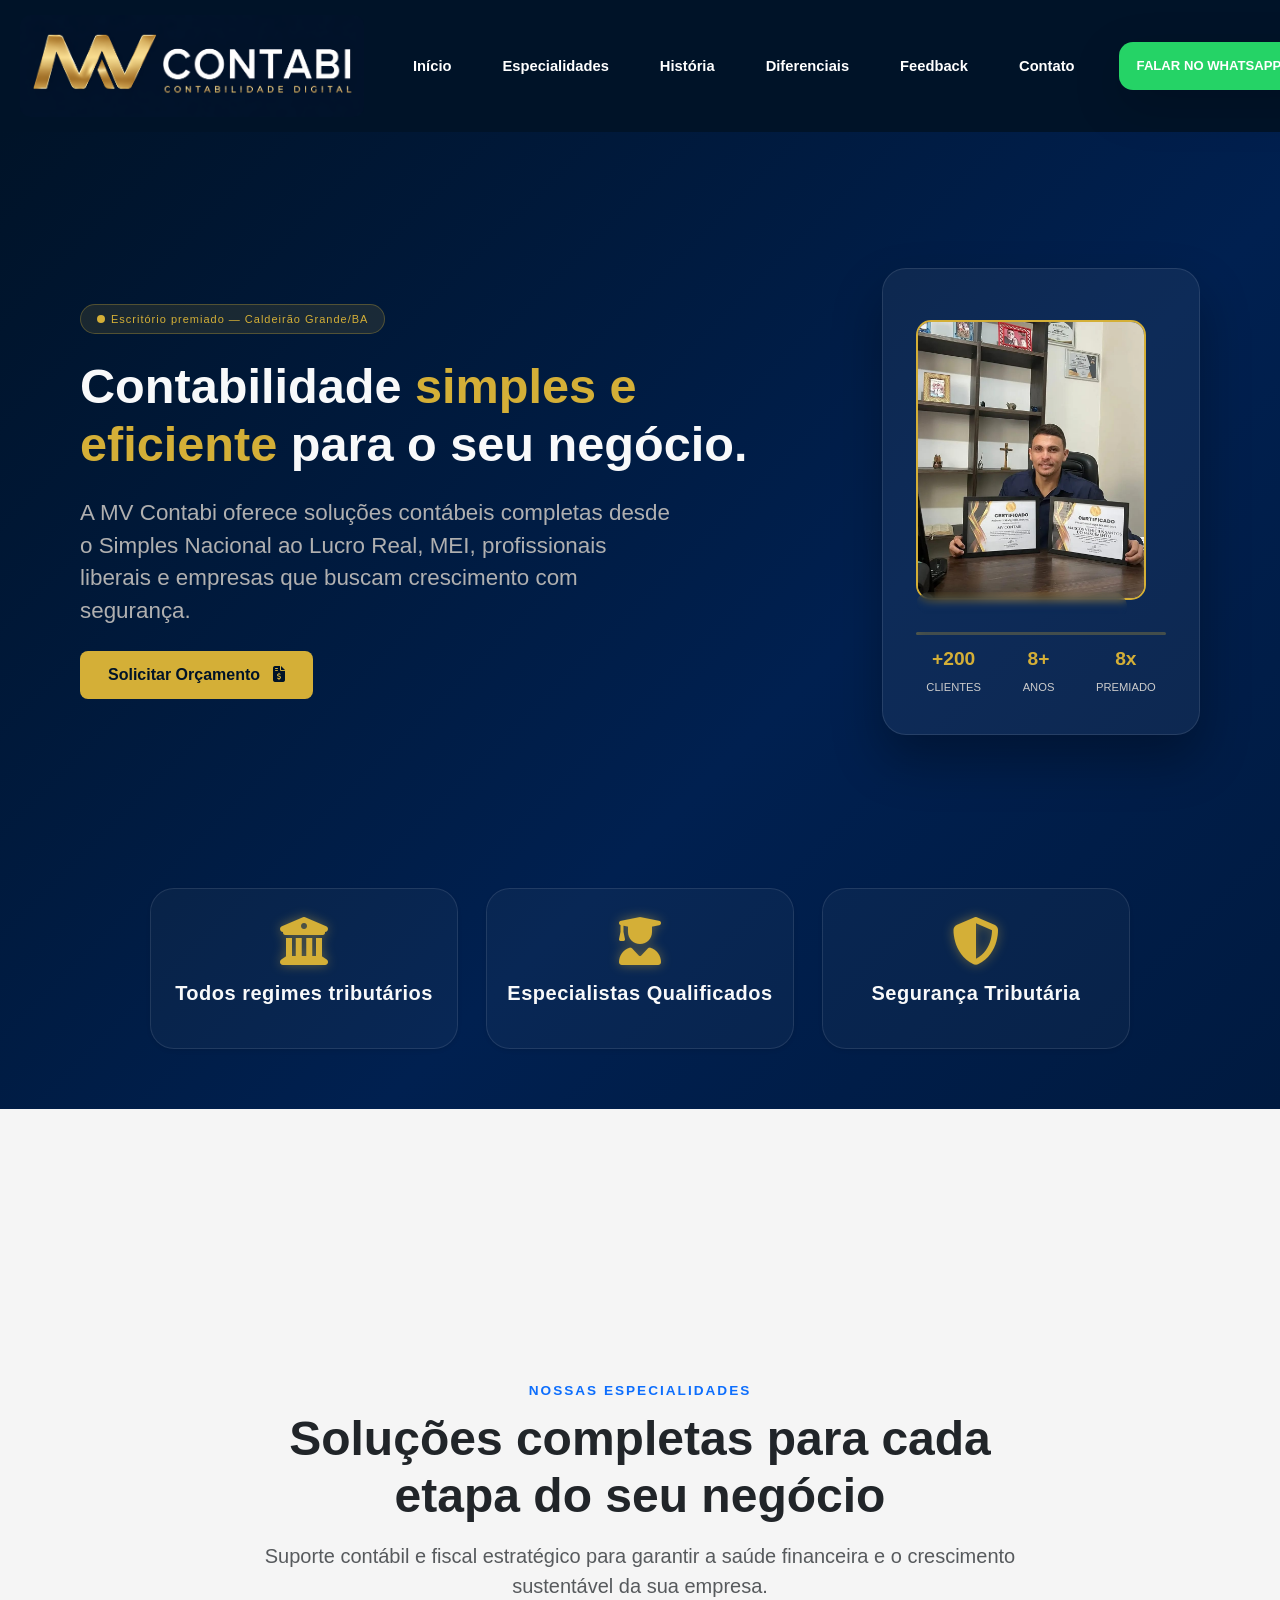
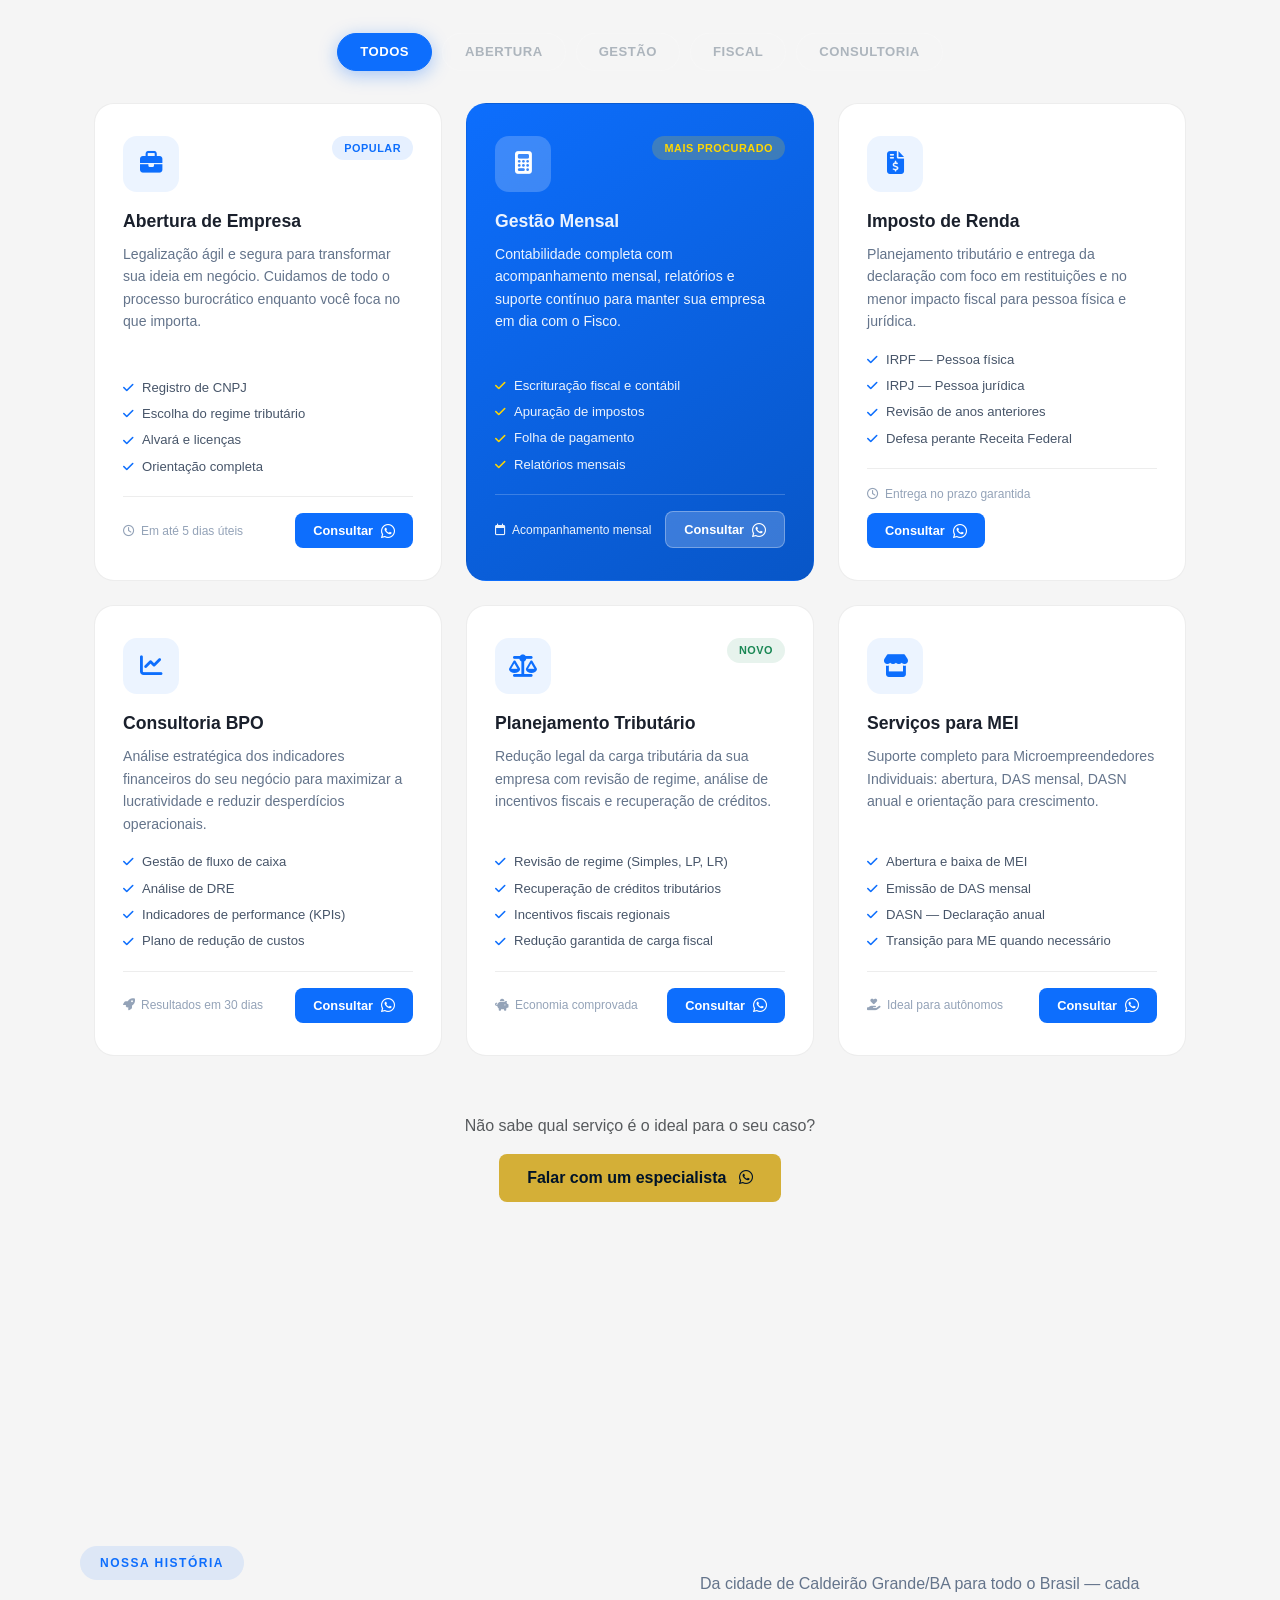
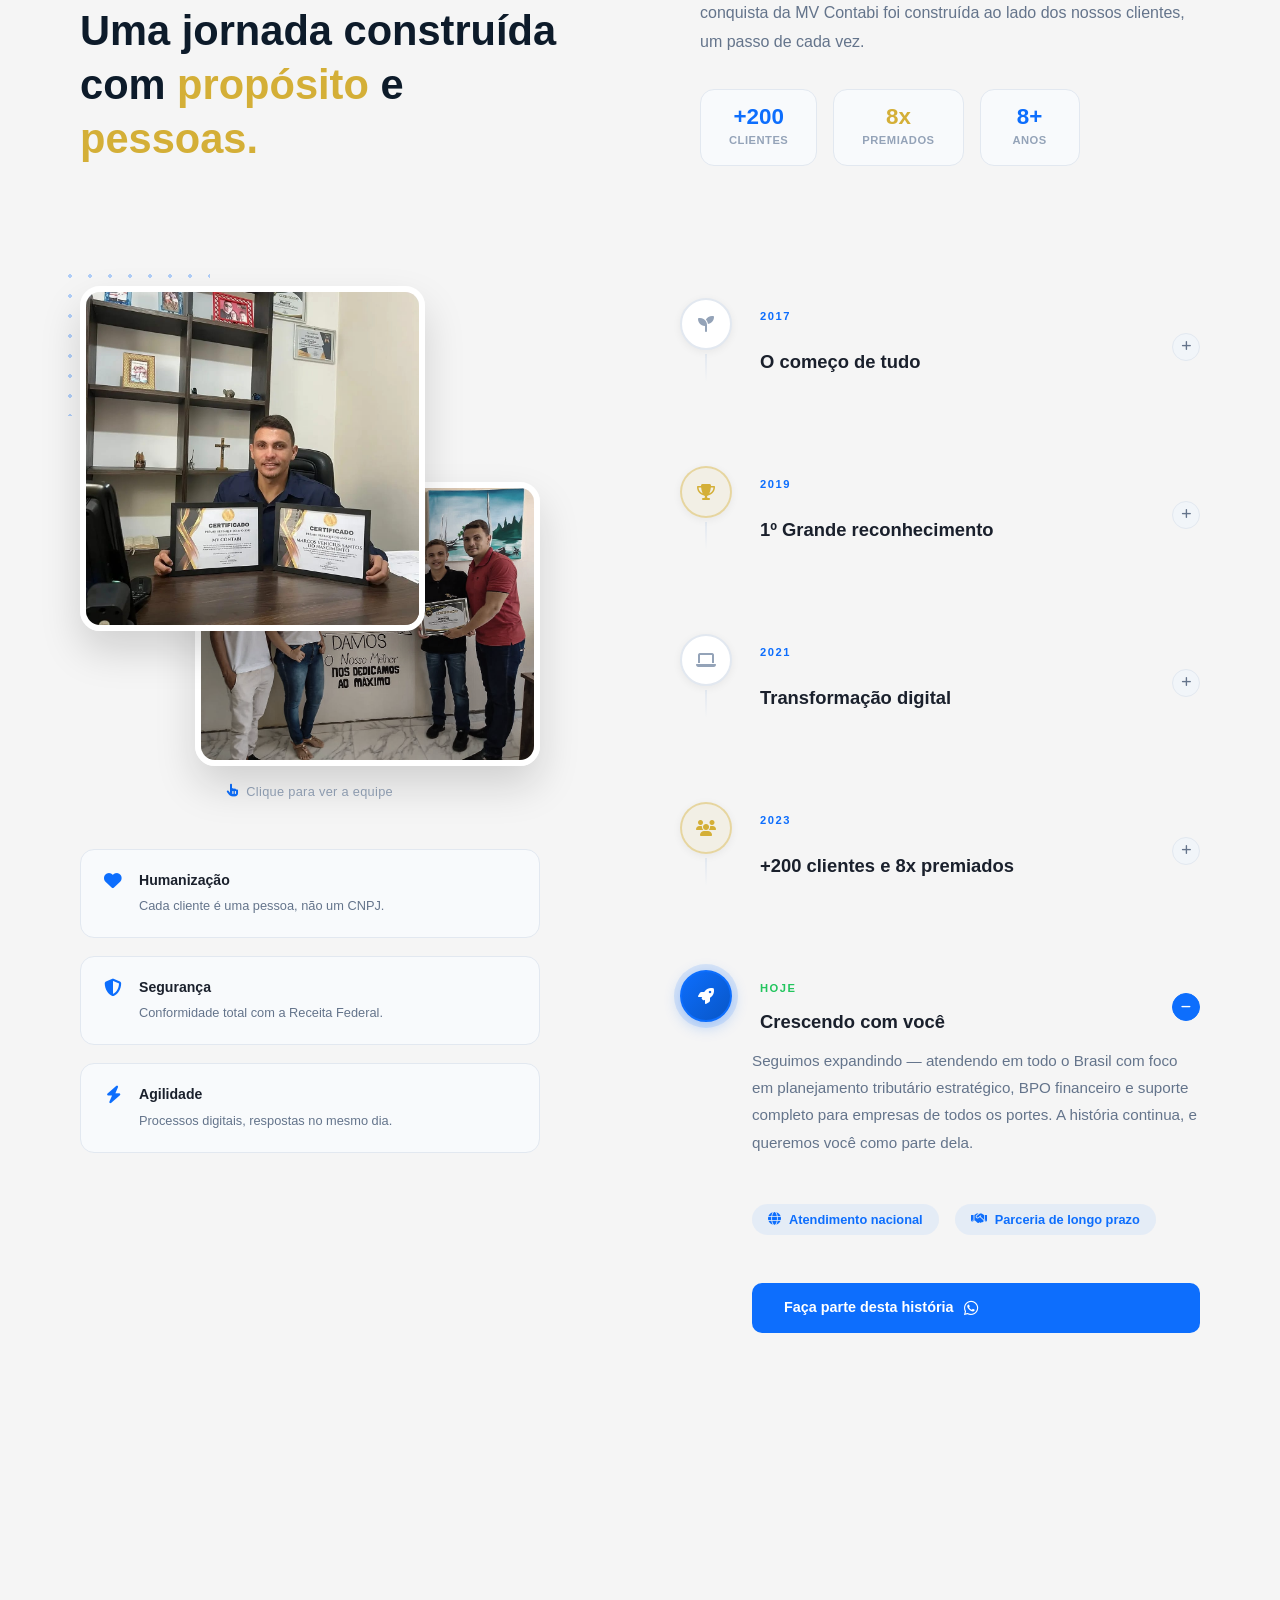
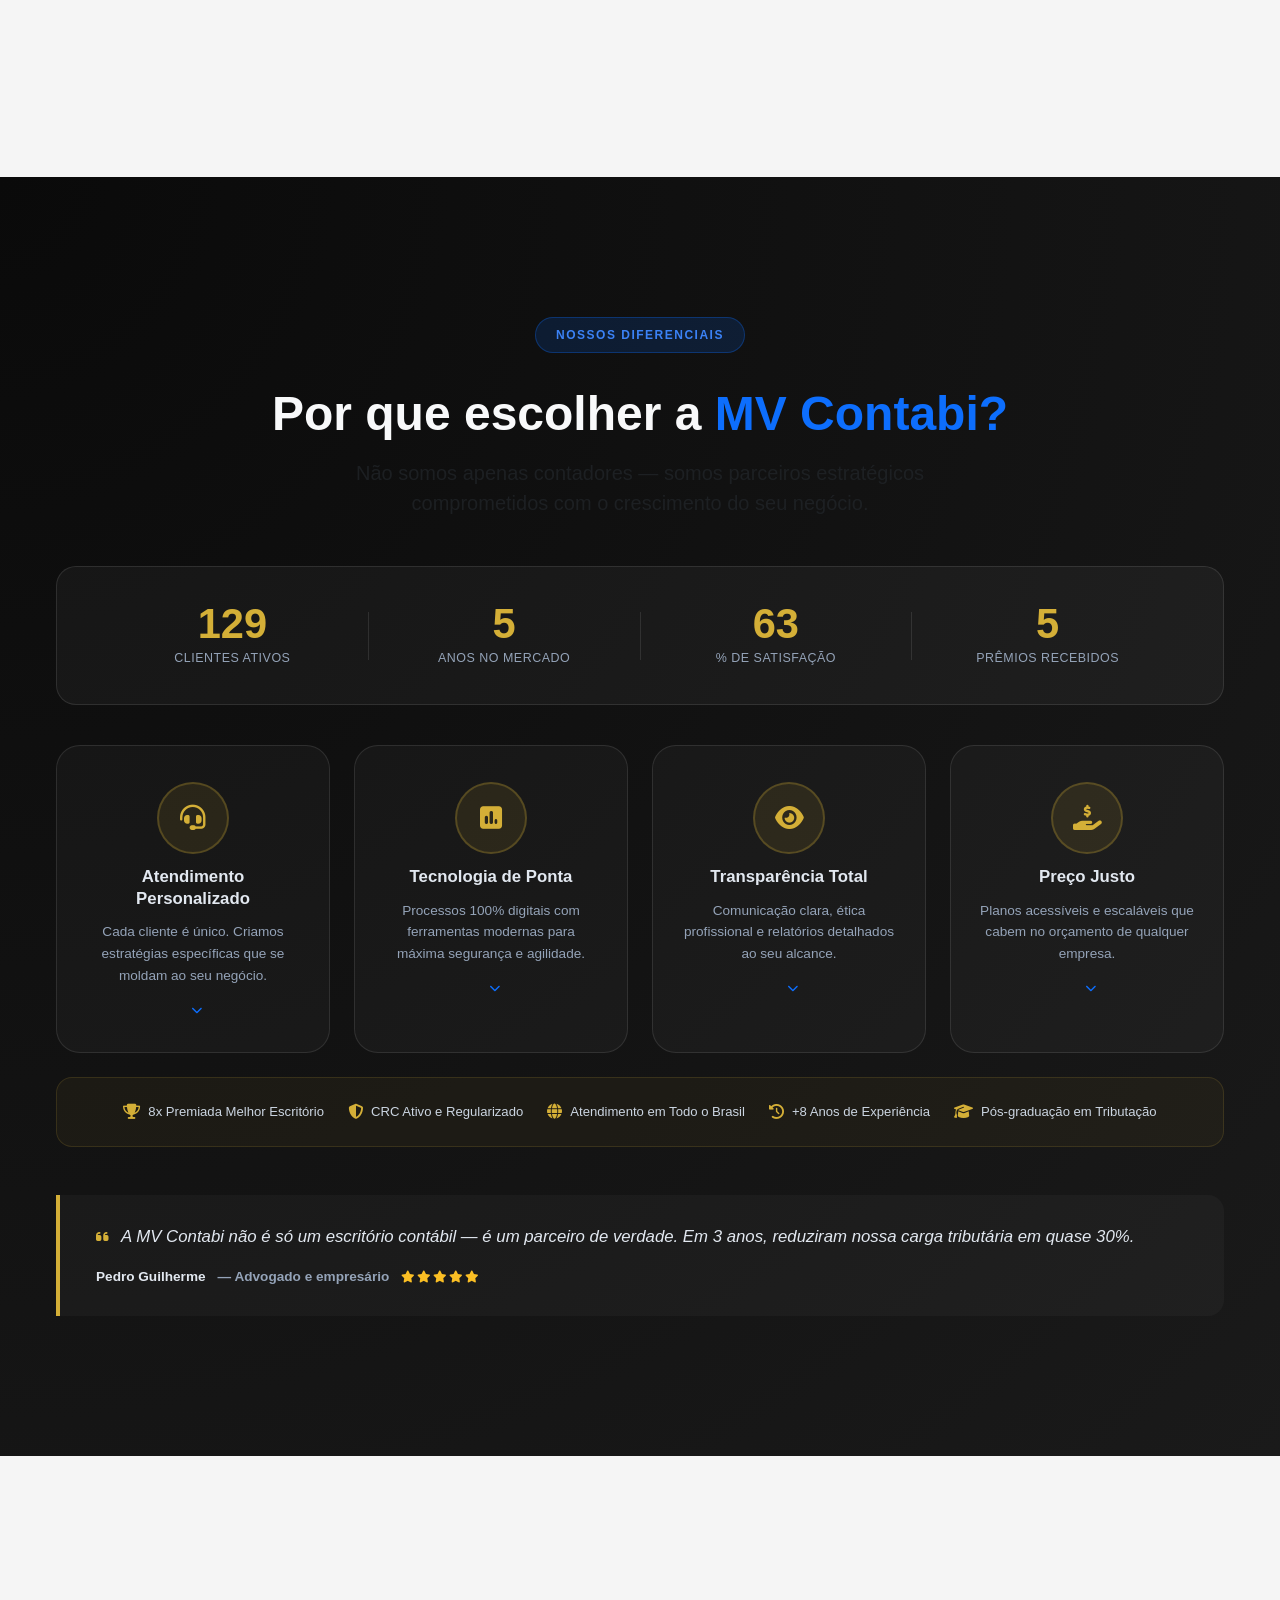
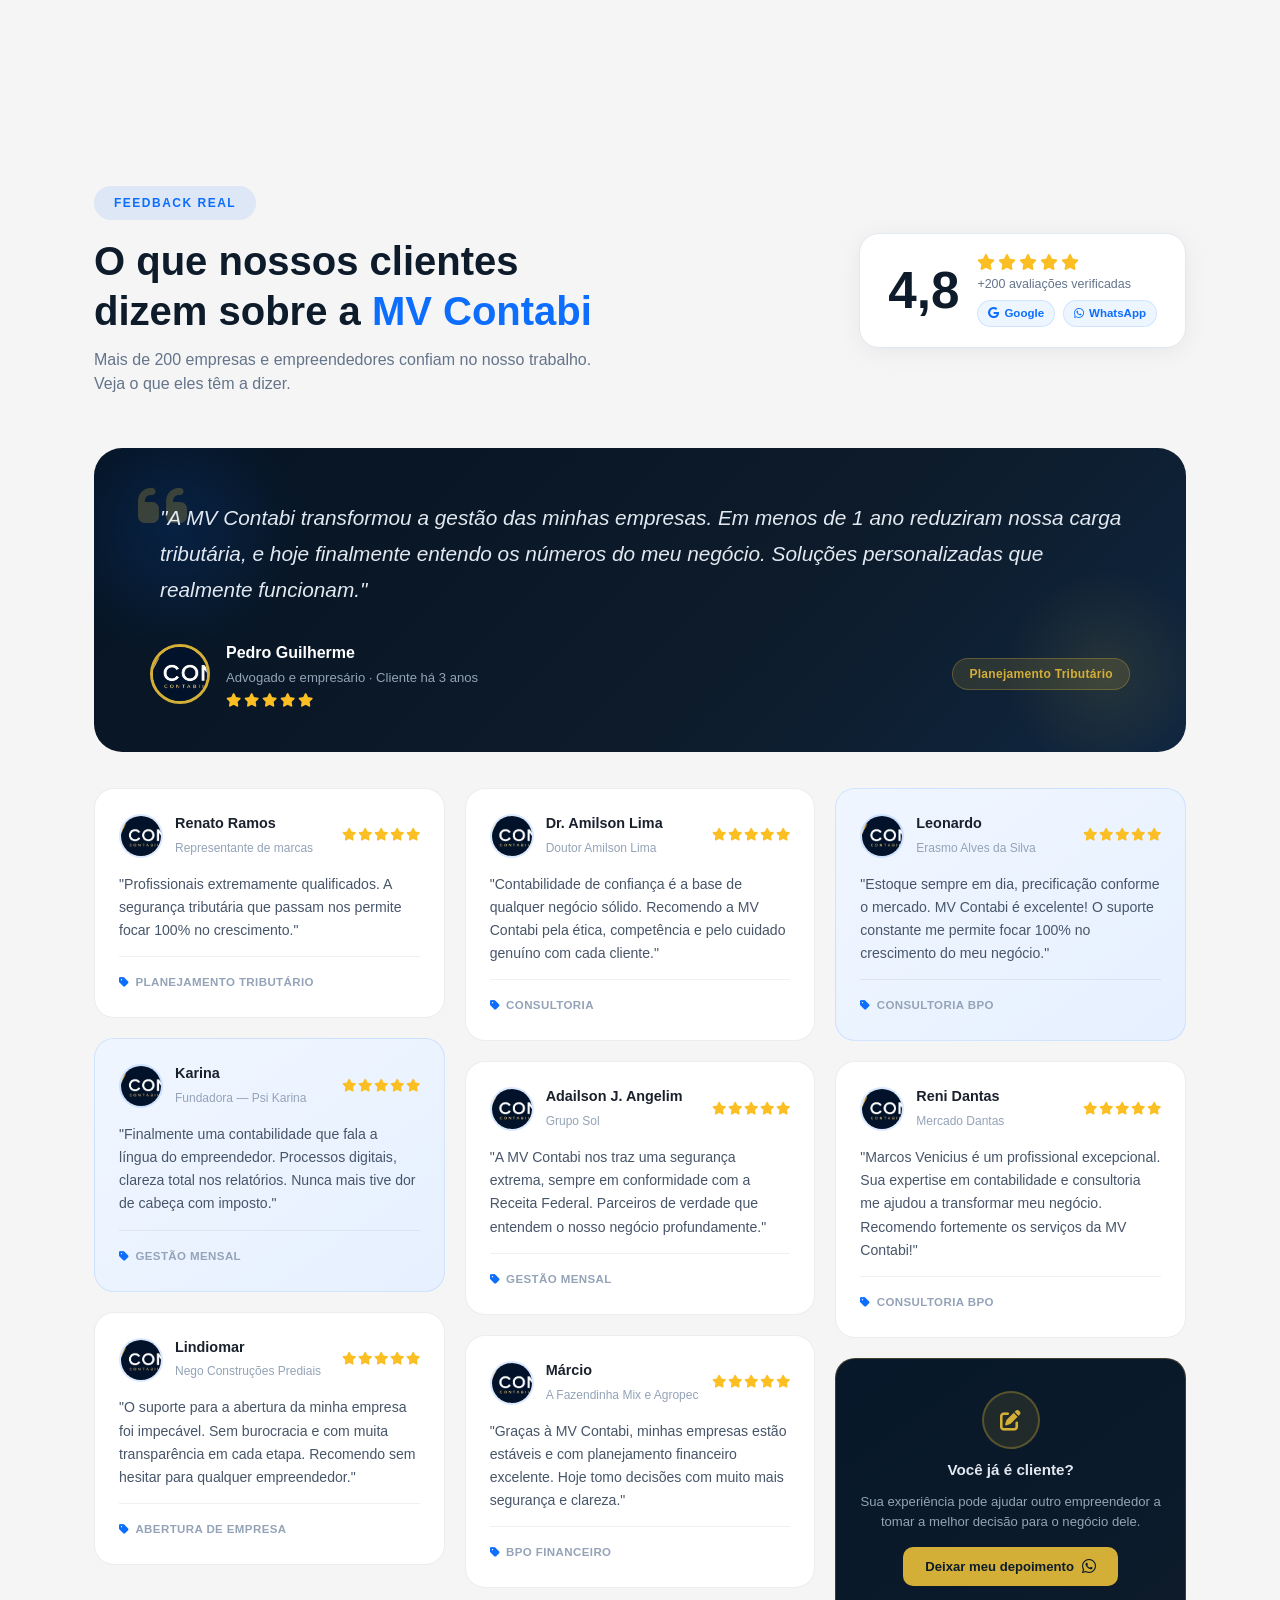
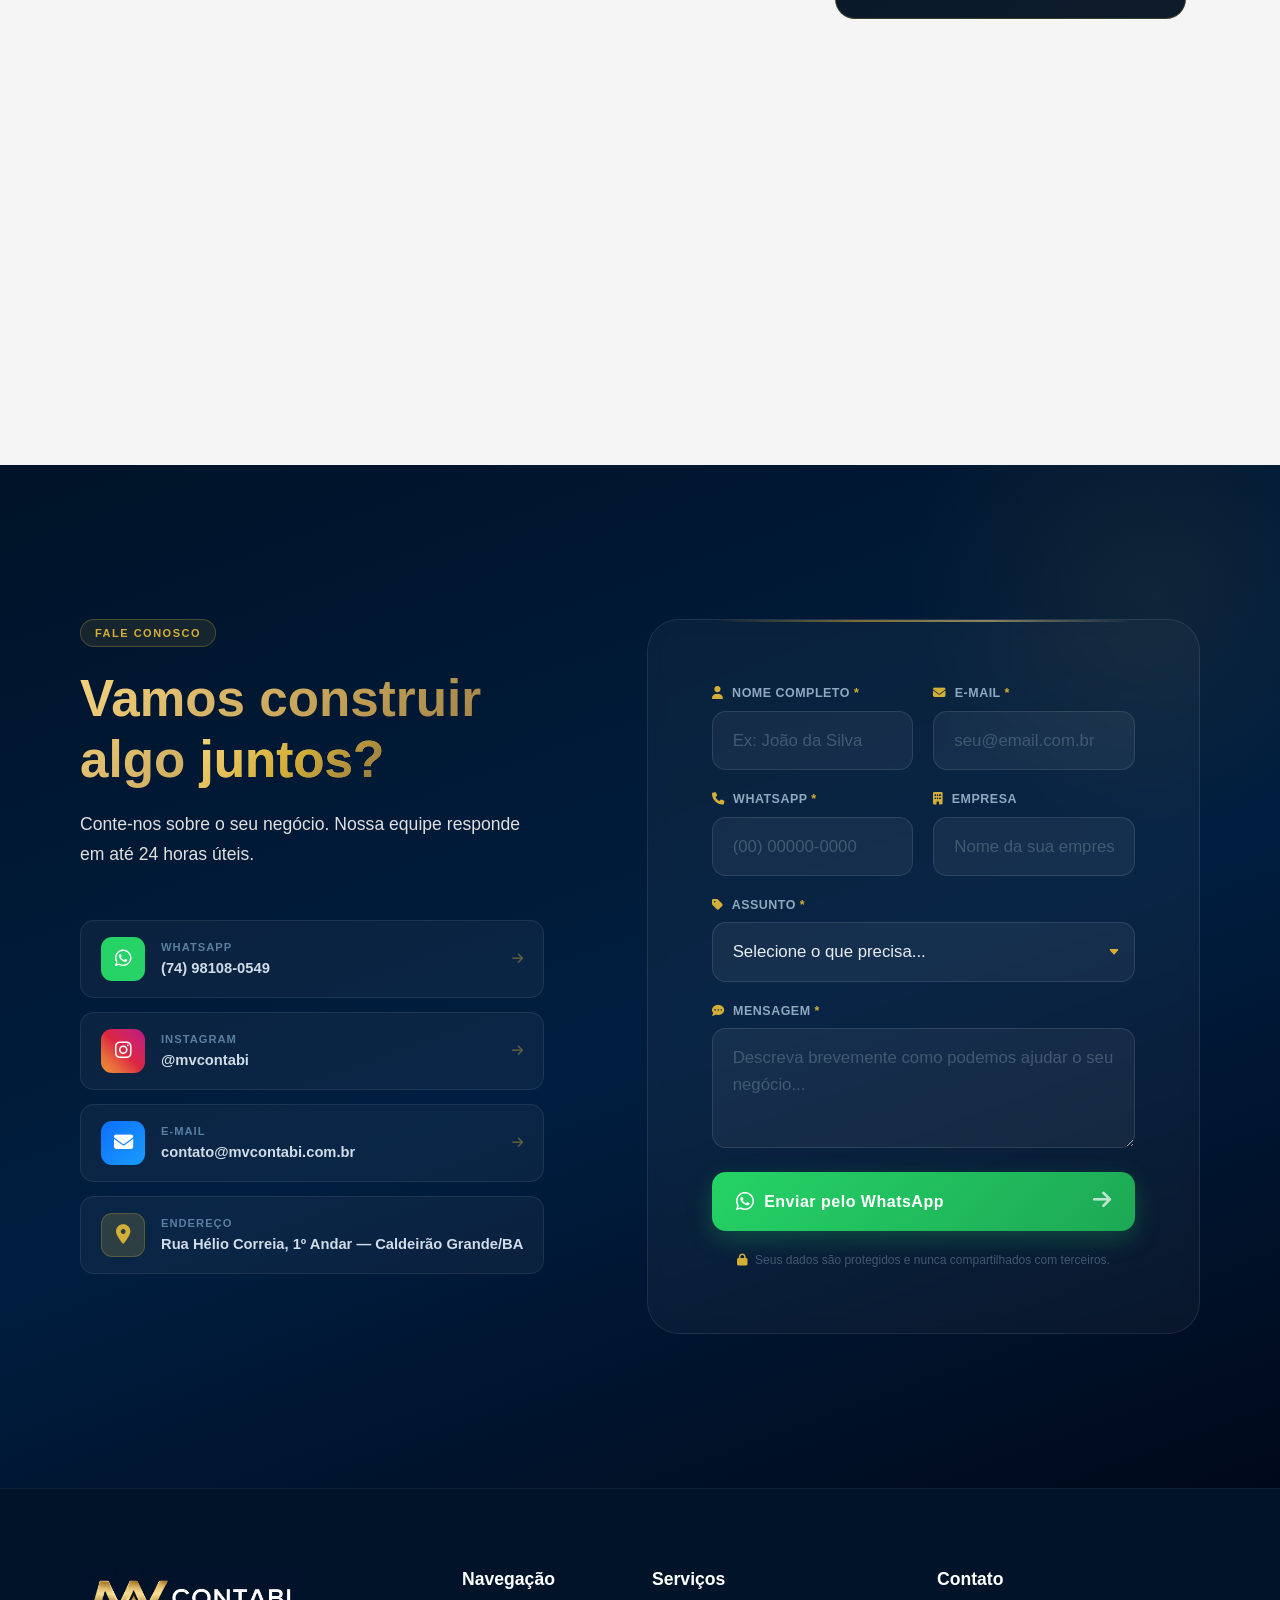
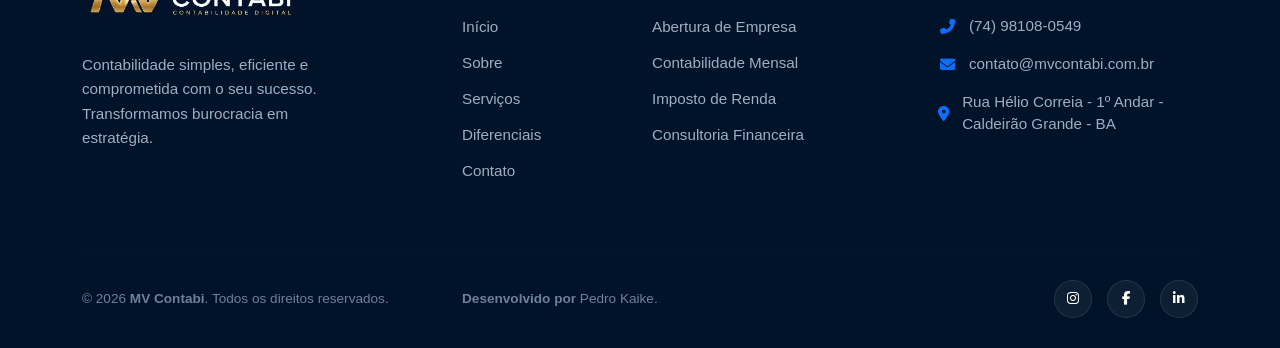
==== index.html @ a910cde9 "Add files via upload" ====
<!DOCTYPE html>
<html lang="pt-br">
<head>
    <meta charset="UTF-8">
    <meta name="viewport" content="width=device-width, initial-scale=1.0">
    <title>MV Contabi - Assessoria Contábil</title>
    <link rel="icon" href="assets/mvcontabi.png">
    <link href="https://cdn.jsdelivr.net/npm/bootstrap@5.3.3/dist/css/bootstrap.min.css" rel="stylesheet">
    <link rel="stylesheet" href="https://cdnjs.cloudflare.com/ajax/libs/font-awesome/6.5.2/css/all.min.css">
    <link rel="stylesheet" href="style.css">
</head>
<body>

<!-- =========================================
     NAVBAR
========================================= -->
<nav id="sobre" class="navbar navbar-expand-lg navbar-dark sticky-top">
    <div class="container-fluid">
        <a class="navbar-brand logo-container" href="#">
            <img src="assets/mvcontabi.png" alt="MV Contabi" style="border-radius: 10px;">
        </a>

        <button class="navbar-toggler" type="button" data-bs-toggle="collapse" data-bs-target="#navbarNav">
            <span class="navbar-toggler-icon"></span>
        </button>

        <div class="collapse navbar-collapse" id="navbarNav">
            <ul class="navbar-nav ms-auto align-items-center">
                <li class="nav-item"><a class="nav-link" href="#sobre">Início</a></li>
                <li class="nav-item"><a class="nav-link" href="#servicos">Especialidades</a></li>
                <li class="nav-item"><a class="nav-link" href="#time">História</a></li>
                <li class="nav-item"><a class="nav-link" href="#Diferenciais">Diferenciais</a></li>
                <li class="nav-item"><a class="nav-link" href="#depoimentos">Feedback</a></li>
                <li class="nav-item"><a class="nav-link" href="#contato">Contato</a></li>
                <li class="nav-item">
                    <a href="https://wa.me/5574981080549" class="btn btn-whatsapp-nav fw-bold shadow-lg text-uppercase fs-6 d-inline-flex align-items-center">
                        Falar no WhatsApp <i class="fa-brands fa-whatsapp ms-2 fs-4"></i>
                    </a>
                </li>
            </ul>
        </div>
    </div>
</nav>


<!-- =========================================
     HEADER — HERO
========================================= -->
<header class="hero">

    <!-- Hero principal: texto + card -->
    <section class="hero-section">

        <!-- Esquerda: copy -->
        <div class="hero-left fade-in">
            <div class="hero-tag">
                <span class="hero-tag-dot"></span>
                Escritório premiado — Caldeirão Grande/BA
            </div>

            <h1 class="display-5 fw-bold text-light mb-4">
                Contabilidade <em>simples e eficiente</em> para o seu negócio.
            </h1>

            <p class="fs-4 mb-4">
                A MV Contabi oferece soluções contábeis completas desde o Simples Nacional ao Lucro Real, MEI, profissionais liberais e empresas que buscam crescimento com segurança.
            </p>

            <div class="hero-actions">
                <a href="https://wa.me/5574981080549" class="btn-gold" target="_blank">
                    Solicitar Orçamento <i class="fas fa-file-invoice-dollar ms-2"></i>
                </a>
            </div>
        </div>

        <!-- Direita: card com flip -->
        <div class="hero-right hero-imagem fade-in">
            <div class="hero-card">
                <div class="mv-card-image-area">

                    <!-- Wrapper 3D flip -->
                    <div class="mv-card-img-wrap">

                        <!-- FRENTE: foto do Marcos Venicius -->
                        <div class="mv-card-face mv-card-front">
                            <img src="assets/venicius.jpeg" alt="Marcos Venicius" class="mv-card-img">
                        </div>

                        <!-- VERSO: perfil profissional redesenhado -->
                        <div class="mv-card-face mv-card-back">

                            <!-- Cabeçalho com avatar + nome -->
                            <div class="mv-back-header">
                                <img src="assets/venicius.jpeg" alt="Marcos Venicius" class="mv-back-avatar">
                                <div>
                                    <p class="mv-back-name">Marcos Venicius</p>
                                    <p class="mv-back-role">Contador &amp; Fundador · CRC/BA</p>
                                </div>
                            </div>

                            <div class="mv-back-divider"></div>

                            <!-- Conquistas e diferenciais -->
                            <ul class="mv-back-items">
                                <li>
                                    <span class="mv-back-icon"><i class="fa-solid fa-trophy"></i></span>
                                    <span><strong>8x Premiado</strong> — Melhor Escritório de Contabilidade em Caldeirão Grande/BA</span>
                                </li>
                                <li>
                                    <span class="mv-back-icon"><i class="fa-solid fa-shield-halved"></i></span>
                                    <span>Especialista em <strong>MEI e Planejamento Fiscal</strong></span>
                                </li>
                                <li>
                                    <span class="mv-back-icon"><i class="fa-solid fa-shield-halved"></i></span>
                                    <span>Pós em<strong> Tributarista e Gestão social</strong></span>
                                </li>
                            </ul>

                            <div class="mv-back-divider"></div>

                            <!-- Badge de premiação -->
                            <div class="mv-back-badge">
                                <i class="fa-solid fa-medal"></i>
                                Em destaque desde 2017
                            </div>

                        </div><!-- /mv-card-back -->

                    </div><!-- /mv-card-img-wrap -->

                    <!-- Linha de scan dourada -->
                    <div class="mv-scan-line"></div>

                </div><!-- /mv-card-image-area -->

                <!-- Estatísticas abaixo do card -->
                <div class="hero-stats">
                    <div class="stat-mini">
                        <strong>+200</strong>
                        <span>Clientes</span>
                    </div>
                    <div class="stat-mini">
                        <strong>8+</strong>
                        <span>Anos</span>
                    </div>
                    <div class="stat-mini">
                        <strong>8x</strong>
                        <span>Premiado</span>
                    </div>
                </div>

            </div><!-- /hero-card -->
        </div><!-- /hero-right -->

    </section><!-- /hero-section -->

    <!-- Faixa de diferenciais rápidos (base do hero) -->
    <section id="diferenciais" class="w-100 py-3 rounded mt-0 bg-transparent">
        <div class="container text-center">
            <div class="row g-0 justify-content-center align-items-center">
                <article class="col-auto diferenciais-col">
                    <div class="card h-100 border-0 shadow-sm bg-transparent diferenciais-card">
                        <div class="card-body">
                           <i class="fa-solid fa-building-columns fa-3x mb-3"></i>
                            <h5 class="card-title text-light">Todos regimes tributários</h5>
                        </div>
                    </div>
                </article>
                <article class="col-auto diferenciais-col">
                    <div class="card h-100 border-0 shadow-sm bg-transparent diferenciais-card">
                        <div class="card-body">
                            <i class="fas fa-user-graduate fa-3x mb-3"></i>
                            <h5 class="card-title text-light">Especialistas Qualificados</h5>
                        </div>
                    </div>
                </article>
                <article class="col-auto diferenciais-col">
                    <div class="card h-100 border-0 shadow-sm bg-transparent diferenciais-card">
                        <div class="card-body">
                            <i class="fas fa-shield-alt fa-3x mb-3"></i>
                            <h5 class="card-title text-light">Segurança Tributária</h5>
                        </div>
                    </div>
                </article>
            </div>
        </div>
    </section>

</header><!-- /header.hero --><br><br><br><br><br><br><br><br>


<!-- =========================================
     MAIN — CONTEÚDO PRINCIPAL
========================================= -->
<main class="container">

    <!-- ── Serviços ────────────────────────── -->
    <section id="servicos" class="fade-in delay-1" aria-labelledby="servicos-title">
        <div class="container">

            <!-- Cabeçalho da seção -->
            <div class="row justify-content-center mb-3">
                <div class="col-lg-9 text-center">
                    <span class="section-subtitle text-primary d-block mb-2">Nossas Especialidades</span>
                    <h2 id="servicos-title" class="display-5 fw-bold text-dark mb-3">Soluções completas para cada etapa do seu negócio</h2>
                    <p class="lead text-muted">Suporte contábil e fiscal estratégico para garantir a saúde financeira e o crescimento sustentável da sua empresa.</p>
                </div>
            </div>

            <!-- Filtros interativos -->
            <div class="servicos-filters" role="tablist" aria-label="Filtrar serviços por categoria">
                <button class="srv-filter-btn active" data-filter="all" role="tab" aria-selected="true">Todos</button>
                <button class="srv-filter-btn" data-filter="abertura" role="tab" aria-selected="false">Abertura</button>
                <button class="srv-filter-btn" data-filter="gestao" role="tab" aria-selected="false">Gestão</button>
                <button class="srv-filter-btn" data-filter="fiscal" role="tab" aria-selected="false">Fiscal</button>
                <button class="srv-filter-btn" data-filter="consultoria" role="tab" aria-selected="false">Consultoria</button>
            </div>

            <!-- Grid de cards de serviço -->
            <div class="row g-4 servicos-grid mt-1" id="servicosGrid">

                <!-- Card 1 — Abertura de Empresa -->
                <article class="col-md-6 col-lg-4 fade-in delay-1 srv-item" data-category="abertura" aria-label="Abertura de Empresa">
                    <div class="srv-card" tabindex="0">
                        <div class="srv-card-glow"></div>
                        <div class="srv-card-header">
                            <div class="srv-icon-wrap">
                                <i class="fa-solid fa-briefcase" aria-hidden="true"></i>
                            </div>
                            <span class="srv-badge">Popular</span>
                        </div>
                        <h3 class="srv-title">Abertura de Empresa</h3>
                        <p class="srv-desc">Legalização ágil e segura para transformar sua ideia em negócio. Cuidamos de todo o processo burocrático enquanto você foca no que importa.</p>
                        <ul class="srv-features" aria-label="Incluído neste serviço">
                            <li><i class="fa-solid fa-check" aria-hidden="true"></i> Registro de CNPJ</li>
                            <li><i class="fa-solid fa-check" aria-hidden="true"></i> Escolha do regime tributário</li>
                            <li><i class="fa-solid fa-check" aria-hidden="true"></i> Alvará e licenças</li>
                            <li><i class="fa-solid fa-check" aria-hidden="true"></i> Orientação completa</li>
                        </ul>
                        <div class="srv-footer">
                            <span class="srv-prazo"><i class="fa-regular fa-clock" aria-hidden="true"></i> Em até 5 dias úteis</span>
                            <a href="https://wa.me/5574981080549?text=Ol%C3%A1%2C%20tenho%20interesse%20em%20abrir%20uma%20empresa%20e%20gostaria%20de%20mais%20informa%C3%A7%C3%B5es%20sobre%20este%20servi%C3%A7o."
                               target="_blank" rel="noopener noreferrer" class="srv-cta" aria-label="Saiba mais sobre Abertura de Empresa via WhatsApp">
                                Consultar <i class="fa-brands fa-whatsapp" aria-hidden="true"></i>
                            </a>
                        </div>
                    </div>
                </article>

                <!-- Card 2 — Gestão Mensal -->
                <article class="col-md-6 col-lg-4 fade-in delay-2 srv-item" data-category="gestao" aria-label="Gestão Mensal">
                    <div class="srv-card srv-card--highlight" tabindex="0">
                        <div class="srv-card-glow"></div>
                        <div class="srv-card-header">
                            <div class="srv-icon-wrap">
                                <i class="fa-solid fa-calculator" aria-hidden="true"></i>
                            </div>
                            <span class="srv-badge srv-badge--gold">Mais Procurado</span>
                        </div>
                        <h3 class="srv-title">Gestão Mensal</h3>
                        <p class="srv-desc">Contabilidade completa com acompanhamento mensal, relatórios e suporte contínuo para manter sua empresa em dia com o Fisco.</p>
                        <ul class="srv-features" aria-label="Incluído neste serviço">
                            <li><i class="fa-solid fa-check" aria-hidden="true"></i> Escrituração fiscal e contábil</li>
                            <li><i class="fa-solid fa-check" aria-hidden="true"></i> Apuração de impostos</li>
                            <li><i class="fa-solid fa-check" aria-hidden="true"></i> Folha de pagamento</li>
                            <li><i class="fa-solid fa-check" aria-hidden="true"></i> Relatórios mensais</li>
                        </ul>
                        <div class="srv-footer">
                            <span class="srv-prazo"><i class="fa-regular fa-calendar" aria-hidden="true"></i> Acompanhamento mensal</span>
                            <a href="https://wa.me/5574981080549?text=Ol%C3%A1%2C%20gostaria%20de%20saber%20mais%20sobre%20a%20Gest%C3%A3o%20Mensal%20e%20como%20funciona%20a%20contabilidade%20para%20minha%20empresa."
                               target="_blank" rel="noopener noreferrer" class="srv-cta" aria-label="Saiba mais sobre Gestão Mensal via WhatsApp">
                                Consultar <i class="fa-brands fa-whatsapp" aria-hidden="true"></i>
                            </a>
                        </div>
                    </div>
                </article>

                <!-- Card 3 — Imposto de Renda -->
                <article class="col-md-6 col-lg-4 fade-in delay-3 srv-item" data-category="fiscal" aria-label="Imposto de Renda">
                    <div class="srv-card" tabindex="0">
                        <div class="srv-card-glow"></div>
                        <div class="srv-card-header">
                            <div class="srv-icon-wrap">
                                <i class="fa-solid fa-file-invoice-dollar" aria-hidden="true"></i>
                            </div>
                        </div>
                        <h3 class="srv-title">Imposto de Renda</h3>
                        <p class="srv-desc">Planejamento tributário e entrega da declaração com foco em restituições e no menor impacto fiscal para pessoa física e jurídica.</p>
                        <ul class="srv-features" aria-label="Incluído neste serviço">
                            <li><i class="fa-solid fa-check" aria-hidden="true"></i> IRPF — Pessoa física</li>
                            <li><i class="fa-solid fa-check" aria-hidden="true"></i> IRPJ — Pessoa jurídica</li>
                            <li><i class="fa-solid fa-check" aria-hidden="true"></i> Revisão de anos anteriores</li>
                            <li><i class="fa-solid fa-check" aria-hidden="true"></i> Defesa perante Receita Federal</li>
                        </ul>
                        <div class="srv-footer">
                            <span class="srv-prazo"><i class="fa-regular fa-clock" aria-hidden="true"></i> Entrega no prazo garantida</span>
                            <a href="https://wa.me/5574981080549?text=Ol%C3%A1%2C%20preciso%20de%20ajuda%20com%20meu%20Imposto%20de%20Renda%20e%20gostaria%20de%20um%20or%C3%A7amento."
                               target="_blank" rel="noopener noreferrer" class="srv-cta" aria-label="Saiba mais sobre Imposto de Renda via WhatsApp">
                                Consultar <i class="fa-brands fa-whatsapp" aria-hidden="true"></i>
                            </a>
                        </div>
                    </div>
                </article>

                <!-- Card 4 — Consultoria BPO -->
                <article class="col-md-6 col-lg-4 fade-in delay-1 srv-item" data-category="consultoria" aria-label="Consultoria BPO Financeiro">
                    <div class="srv-card" tabindex="0">
                        <div class="srv-card-glow"></div>
                        <div class="srv-card-header">
                            <div class="srv-icon-wrap">
                                <i class="fa-solid fa-chart-line" aria-hidden="true"></i>
                            </div>
                        </div>
                        <h3 class="srv-title">Consultoria BPO</h3>
                        <p class="srv-desc">Análise estratégica dos indicadores financeiros do seu negócio para maximizar a lucratividade e reduzir desperdícios operacionais.</p>
                        <ul class="srv-features" aria-label="Incluído neste serviço">
                            <li><i class="fa-solid fa-check" aria-hidden="true"></i> Gestão de fluxo de caixa</li>
                            <li><i class="fa-solid fa-check" aria-hidden="true"></i> Análise de DRE</li>
                            <li><i class="fa-solid fa-check" aria-hidden="true"></i> Indicadores de performance (KPIs)</li>
                            <li><i class="fa-solid fa-check" aria-hidden="true"></i> Plano de redução de custos</li>
                        </ul>
                        <div class="srv-footer">
                            <span class="srv-prazo"><i class="fa-solid fa-rocket" aria-hidden="true"></i> Resultados em 30 dias</span>
                            <a href="https://wa.me/5574981080549?text=Ol%C3%A1%2C%20tenho%20interesse%20na%20Consultoria%20BPO%20e%20gostaria%20de%20entender%20como%20pode%20ajudar%20meu%20neg%C3%B3cio."
                               target="_blank" rel="noopener noreferrer" class="srv-cta" aria-label="Saiba mais sobre Consultoria BPO via WhatsApp">
                                Consultar <i class="fa-brands fa-whatsapp" aria-hidden="true"></i>
                            </a>
                        </div>
                    </div>
                </article>

                <!-- Card 5 — Planejamento Tributário -->
                <article class="col-md-6 col-lg-4 fade-in delay-2 srv-item" data-category="fiscal" aria-label="Planejamento Tributário">
                    <div class="srv-card" tabindex="0">
                        <div class="srv-card-glow"></div>
                        <div class="srv-card-header">
                            <div class="srv-icon-wrap">
                                <i class="fa-solid fa-scale-balanced" aria-hidden="true"></i>
                            </div>
                            <span class="srv-badge srv-badge--new">Novo</span>
                        </div>
                        <h3 class="srv-title">Planejamento Tributário</h3>
                        <p class="srv-desc">Redução legal da carga tributária da sua empresa com revisão de regime, análise de incentivos fiscais e recuperação de créditos.</p>
                        <ul class="srv-features" aria-label="Incluído neste serviço">
                            <li><i class="fa-solid fa-check" aria-hidden="true"></i> Revisão de regime (Simples, LP, LR)</li>
                            <li><i class="fa-solid fa-check" aria-hidden="true"></i> Recuperação de créditos tributários</li>
                            <li><i class="fa-solid fa-check" aria-hidden="true"></i> Incentivos fiscais regionais</li>
                            <li><i class="fa-solid fa-check" aria-hidden="true"></i> Redução garantida de carga fiscal</li>
                        </ul>
                        <div class="srv-footer">
                            <span class="srv-prazo"><i class="fa-solid fa-piggy-bank" aria-hidden="true"></i> Economia comprovada</span>
                            <a href="https://wa.me/5574981080549?text=Ol%C3%A1%2C%20gostaria%20de%20mais%20informa%C3%A7%C3%B5es%20sobre%20Planejamento%20Tribut%C3%A1rio%20para%20minha%20empresa."
                               target="_blank" rel="noopener noreferrer" class="srv-cta" aria-label="Saiba mais sobre Planejamento Tributário via WhatsApp">
                                Consultar <i class="fa-brands fa-whatsapp" aria-hidden="true"></i>
                            </a>
                        </div>
                    </div>
                </article>

                <!-- Card 6 — MEI -->
                <article class="col-md-6 col-lg-4 fade-in delay-3 srv-item" data-category="gestao abertura" aria-label="Serviços para MEI">
                    <div class="srv-card" tabindex="0">
                        <div class="srv-card-glow"></div>
                        <div class="srv-card-header">
                            <div class="srv-icon-wrap">
                                <i class="fa-solid fa-store" aria-hidden="true"></i>
                            </div>
                        </div>
                        <h3 class="srv-title">Serviços para MEI</h3>
                        <p class="srv-desc">Suporte completo para Microempreendedores Individuais: abertura, DAS mensal, DASN anual e orientação para crescimento.</p>
                        <ul class="srv-features" aria-label="Incluído neste serviço">
                            <li><i class="fa-solid fa-check" aria-hidden="true"></i> Abertura e baixa de MEI</li>
                            <li><i class="fa-solid fa-check" aria-hidden="true"></i> Emissão de DAS mensal</li>
                            <li><i class="fa-solid fa-check" aria-hidden="true"></i> DASN — Declaração anual</li>
                            <li><i class="fa-solid fa-check" aria-hidden="true"></i> Transição para ME quando necessário</li>
                        </ul>
                        <div class="srv-footer">
                            <span class="srv-prazo"><i class="fa-solid fa-hand-holding-heart" aria-hidden="true"></i> Ideal para autônomos</span>
                            <a href="https://wa.me/5574981080549?text=Ol%C3%A1%2C%20sou%20MEI%20e%20gostaria%20de%20mais%20informa%C3%A7%C3%B5es%20sobre%20os%20servi%C3%A7os%20dispon%C3%ADveis."
                               target="_blank" rel="noopener noreferrer" class="srv-cta" aria-label="Saiba mais sobre Serviços para MEI via WhatsApp">
                                Consultar <i class="fa-brands fa-whatsapp" aria-hidden="true"></i>
                            </a>
                        </div>
                    </div>
                </article>

            </div><!-- /row -->

            <!-- CTA central -->
            <div class="servicos-cta-wrap text-center mt-5">
                <p class="text-muted mb-3">Não sabe qual serviço é o ideal para o seu caso?</p>
                <a href="https://wa.me/5574981080549?text=Ol%C3%A1%2C%20gostaria%20de%20uma%20orienta%C3%A7%C3%A3o%20gratuita%20sobre%20qual%20servi%C3%A7o%20contábil%20é%20ideal%20para%20minha%20situação."
                   target="_blank" rel="noopener noreferrer" class="btn-gold" aria-label="Falar com especialista no WhatsApp">
                    Falar com um especialista <i class="fa-brands fa-whatsapp ms-2" aria-hidden="true"></i>
                </a>
            </div>

        </div>
    </section><br><br><br><br><br><br>


    <!-- ══════════════════════════════════════
         NOSSA HISTÓRIA — Timeline Expandível
    ══════════════════════════════════════ -->
    <section id="time" class="fade-in hist-section" aria-labelledby="hist-title">
        <div class="container">

            <!-- Cabeçalho bipartido -->
            <div class="hist-header">
                <div class="hist-header-left">
                    <span class="about-badge">Nossa História</span>
                    <h2 id="hist-title">
                        Uma jornada construída<br>
                        com <span class="hist-title-gold">propósito</span> e <span class="hist-title-gold">pessoas.</span>
                    </h2>
                </div>
                <div class="hist-header-right">
                    <p>Da cidade de Caldeirão Grande/BA para todo o Brasil — cada conquista da MV Contabi foi construída ao lado dos nossos clientes, um passo de cada vez.</p>
                    <div class="hist-header-chips" aria-label="Conquistas em números">
                        <div class="hist-chip">
                            <strong>+200</strong><span>Clientes</span>
                        </div>
                        <div class="hist-chip hist-chip--gold">
                            <strong>8x</strong><span>Premiados</span>
                        </div>
                        <div class="hist-chip">
                            <strong>8+</strong><span>Anos</span>
                        </div>
                    </div>
                </div>
            </div>

            <!-- Corpo: foto sticky à esq + timeline à dir -->
            <div class="hist-body">

                <!-- Coluna esquerda — foto com identidade visual -->
                <aside class="hist-aside" aria-label="Fotos da equipe">
                    <div class="hist-photo-card">
                        <div class="image-stack" id="photoStack" onclick="toggleStack()" role="button" tabindex="0"
                             aria-label="Clique para ver o time — MV Contabi">
                            <img src="assets/venicius.jpeg" alt="Marcos Venicius Santos do Nascimento — Fundador e contador da MV Contabi" class="stack-img img-1">
                            <img src="assets/mv1.jpeg"      alt="Equipe MV Contabi recebendo premiação" class="stack-img img-2">
                        </div>
                        <span class="hist-photo-hint" aria-hidden="true">
                            <i class="fa-solid fa-hand-pointer"></i> Clique para ver a equipe
                        </span>
                    </div>

                    <!-- Valores da empresa -->
                    <div class="hist-valores" aria-label="Valores da MV Contabi">
                        <div class="hist-valor-item">
                            <i class="fa-solid fa-heart" aria-hidden="true"></i>
                            <div><strong>Humanização</strong><span>Cada cliente é uma pessoa, não um CNPJ.</span></div>
                        </div>
                        <div class="hist-valor-item">
                            <i class="fa-solid fa-shield-halved" aria-hidden="true"></i>
                            <div><strong>Segurança</strong><span>Conformidade total com a Receita Federal.</span></div>
                        </div>
                        <div class="hist-valor-item">
                            <i class="fa-solid fa-bolt" aria-hidden="true"></i>
                            <div><strong>Agilidade</strong><span>Processos digitais, respostas no mesmo dia.</span></div>
                        </div>
                    </div>
                </aside>

                <!-- Coluna direita — timeline com milestones clicáveis -->
                <div class="hist-timeline-wrap">
                    <ol class="hist-tl" aria-label="Linha do tempo da MV Contabi">

                        <!-- 2017 -->
                        <li class="hist-tl-item" data-open="false">
                            <button class="hist-tl-btn" aria-expanded="false" aria-controls="hist-tl-body-1">
                                <div class="hist-tl-dot-wrap">
                                    <div class="hist-tl-dot">
                                        <i class="fa-solid fa-seedling" aria-hidden="true"></i>
                                    </div>
                                    <div class="hist-tl-vline" aria-hidden="true"></div>
                                </div>
                                <div class="hist-tl-summary">
                                    <time class="hist-tl-ano" datetime="2017">2017</time>
                                    <h3 class="hist-tl-titulo">O começo de tudo</h3>
                                    <span class="hist-tl-toggle-icon" aria-hidden="true"><i class="fa-solid fa-plus"></i></span>
                                </div>
                            </button>
                            <div class="hist-tl-body" id="hist-tl-body-1" role="region" aria-label="Detalhes 2017">
                                <p>Marcos Venicius fundou a MV Contabi em Caldeirão Grande/BA com a missão de oferecer uma contabilidade humanizada — próxima do empreendedor local e sem toda a burocracia que assusta quem está começando.</p>
                                <div class="hist-tl-tags">
                                    <span><i class="fa-solid fa-map-pin" aria-hidden="true"></i> Caldeirão Grande, BA</span>
                                    <span><i class="fa-solid fa-user" aria-hidden="true"></i> Fundação da empresa</span>
                                </div>
                            </div>
                        </li>

                        <!-- 2019 -->
                        <li class="hist-tl-item" data-open="false">
                            <button class="hist-tl-btn" aria-expanded="false" aria-controls="hist-tl-body-2">
                                <div class="hist-tl-dot-wrap">
                                    <div class="hist-tl-dot hist-tl-dot--gold">
                                        <i class="fa-solid fa-trophy" aria-hidden="true"></i>
                                    </div>
                                    <div class="hist-tl-vline" aria-hidden="true"></div>
                                </div>
                                <div class="hist-tl-summary">
                                    <time class="hist-tl-ano" datetime="2019">2019</time>
                                    <h3 class="hist-tl-titulo">1º Grande reconhecimento</h3>
                                    <span class="hist-tl-toggle-icon" aria-hidden="true"><i class="fa-solid fa-plus"></i></span>
                                </div>
                            </button>
                            <div class="hist-tl-body" id="hist-tl-body-2" role="region" aria-label="Detalhes 2019">
                                <p>Fomos reconhecidos como <strong>Melhor Escritório de Contabilidade</strong> na pesquisa de satisfação regional — o primeiro de uma série de prêmios que confirmaram nosso compromisso com a excelência.</p>
                                <div class="hist-tl-tags">
                                    <span class="hist-tl-tag--gold"><i class="fa-solid fa-medal" aria-hidden="true"></i> 1º Prêmio Destaque do Ano</span>
                                    <span><i class="fa-solid fa-star" aria-hidden="true"></i> Melhor Escritório Regional</span>
                                </div>
                            </div>
                        </li>

                        <!-- 2021 -->
                        <li class="hist-tl-item" data-open="false">
                            <button class="hist-tl-btn" aria-expanded="false" aria-controls="hist-tl-body-3">
                                <div class="hist-tl-dot-wrap">
                                    <div class="hist-tl-dot">
                                        <i class="fa-solid fa-laptop" aria-hidden="true"></i>
                                    </div>
                                    <div class="hist-tl-vline" aria-hidden="true"></div>
                                </div>
                                <div class="hist-tl-summary">
                                    <time class="hist-tl-ano" datetime="2021">2021</time>
                                    <h3 class="hist-tl-titulo">Transformação digital</h3>
                                    <span class="hist-tl-toggle-icon" aria-hidden="true"><i class="fa-solid fa-plus"></i></span>
                                </div>
                            </button>
                            <div class="hist-tl-body" id="hist-tl-body-3" role="region" aria-label="Detalhes 2021">
                                <p>Modernizamos 100% dos nossos processos, migrando para plataformas digitais de ponta. Resultado: mais agilidade, segurança e transparência — e nossos clientes podendo acompanhar tudo em tempo real.</p>
                                <div class="hist-tl-tags">
                                    <span><i class="fa-solid fa-cloud" aria-hidden="true"></i> Contabilidade 100% digital</span>
                                    <span><i class="fa-solid fa-lock" aria-hidden="true"></i> Documentos na nuvem</span>
                                </div>
                            </div>
                        </li>

                        <!-- 2023 -->
                        <li class="hist-tl-item" data-open="false">
                            <button class="hist-tl-btn" aria-expanded="false" aria-controls="hist-tl-body-4">
                                <div class="hist-tl-dot-wrap">
                                    <div class="hist-tl-dot hist-tl-dot--gold">
                                        <i class="fa-solid fa-users" aria-hidden="true"></i>
                                    </div>
                                    <div class="hist-tl-vline" aria-hidden="true"></div>
                                </div>
                                <div class="hist-tl-summary">
                                    <time class="hist-tl-ano" datetime="2023">2023</time>
                                    <h3 class="hist-tl-titulo">+200 clientes e 8x premiados</h3>
                                    <span class="hist-tl-toggle-icon" aria-hidden="true"><i class="fa-solid fa-plus"></i></span>
                                </div>
                            </button>
                            <div class="hist-tl-body" id="hist-tl-body-4" role="region" aria-label="Detalhes 2023">
                                <p>Marcos Venicius recebeu o <strong>Prêmio Destaque 2023</strong> na categoria Contador e a MV Contabi foi eleita novamente o <strong>Melhor Escritório de Contabilidade</strong>, somando 8 prêmios no total e ultrapassando 200 clientes ativos.</p>
                                <div class="hist-tl-tags">
                                    <span class="hist-tl-tag--gold"><i class="fa-solid fa-award" aria-hidden="true"></i> 8x Prêmio Destaque</span>
                                    <span><i class="fa-solid fa-chart-line" aria-hidden="true"></i> +200 clientes ativos</span>
                                </div>
                            </div>
                        </li>

                        <!-- Hoje -->
                        <li class="hist-tl-item hist-tl-item--hoje" data-open="true">
                            <button class="hist-tl-btn" aria-expanded="true" aria-controls="hist-tl-body-5">
                                <div class="hist-tl-dot-wrap">
                                    <div class="hist-tl-dot hist-tl-dot--active">
                                        <i class="fa-solid fa-rocket" aria-hidden="true"></i>
                                    </div>
                                </div>
                                <div class="hist-tl-summary">
                                    <time class="hist-tl-ano">Hoje</time>
                                    <h3 class="hist-tl-titulo">Crescendo com você</h3>
                                    <span class="hist-tl-toggle-icon" aria-hidden="true"><i class="fa-solid fa-minus"></i></span>
                                </div>
                            </button>
                            <div class="hist-tl-body hist-tl-body--open" id="hist-tl-body-5" role="region" aria-label="Detalhes hoje">
                                <p>Seguimos expandindo — atendendo em todo o Brasil com foco em planejamento tributário estratégico, BPO financeiro e suporte completo para empresas de todos os portes. A história continua, e queremos você como parte dela.</p>
                                <div class="hist-tl-tags">
                                    <span><i class="fa-solid fa-globe" aria-hidden="true"></i> Atendimento nacional</span>
                                    <span><i class="fa-solid fa-handshake" aria-hidden="true"></i> Parceria de longo prazo</span>
                                </div>
                                <a href="https://wa.me/5574981080549?text=Ol%C3%A1%2C%20quero%20fazer%20parte%20da%20hist%C3%B3ria%20da%20MV%20Contabi%20como%20cliente!"
                                   target="_blank" rel="noopener noreferrer" class="hist-tl-cta" aria-label="Faça parte desta história via WhatsApp">
                                    Faça parte desta história
                                    <i class="fa-brands fa-whatsapp" aria-hidden="true"></i>
                                </a>
                            </div>
                        </li>

                    </ol>
                </div><!-- /hist-timeline-wrap -->

            </div><!-- /hist-body -->

        </div>
    </section><br><br><br><br><br><br><br><br><br><br>


    <!-- ── Diferenciais (main) ─────────────── -->
    <section id="Diferenciais" class="fade-in delay-2" aria-labelledby="diferenciais-title">
        <div class="container">

            <!-- Cabeçalho -->
            <div class="text-center mb-5">
                <span class="about-badge mb-4">Nossos Diferenciais</span>
                <h2 id="diferenciais-title" class="text-light display-5 fw-bold mb-3 mt-2">
                    Por que escolher a <span class="text-primary">MV Contabi?</span>
                </h2>
                <p class="text-muted lead mx-auto" style="max-width:600px">Não somos apenas contadores — somos parceiros estratégicos comprometidos com o crescimento do seu negócio.</p>
            </div>

            <!-- Cards principais com contador animado -->
            <div class="dif-stats-bar fade-in" aria-label="Números da MV Contabi">
                <div class="dif-stat-item">
                    <strong class="dif-counter" data-target="200" aria-label="Mais de 200 clientes">0</strong>
                    <span>Clientes Ativos</span>
                </div>
                <div class="dif-stat-divider" aria-hidden="true"></div>
                <div class="dif-stat-item">
                    <strong class="dif-counter" data-target="8" aria-label="8 anos de experiência">0</strong>
                    <span>Anos no Mercado</span>
                </div>
                <div class="dif-stat-divider" aria-hidden="true"></div>
                <div class="dif-stat-item">
                    <strong class="dif-counter" data-target="98" aria-label="98 porcento de satisfação">0</strong>
                    <span>% de Satisfação</span>
                </div>
                <div class="dif-stat-divider" aria-hidden="true"></div>
                <div class="dif-stat-item">
                    <strong class="dif-counter" data-target="8" aria-label="8 prêmios recebidos">0</strong>
                    <span>Prêmios Recebidos</span>
                </div>
            </div>

            <!-- Cards interativos com accordion de detalhes -->
            <div class="row g-4 justify-content-center mt-3">

                <!-- Card 1 — Atendimento Personalizado -->
                <div class="col-lg-3 col-md-6">
                    <div class="dif-card" tabindex="0" role="button" aria-expanded="false" aria-controls="dif-detail-1">
                        <div class="dif-card-inner">
                            <div class="dif-icon-ring" aria-hidden="true">
                                <i class="fa-solid fa-headset"></i>
                            </div>
                            <h3 class="dif-card-title">Atendimento Personalizado</h3>
                            <p class="dif-card-text">Cada cliente é único. Criamos estratégias específicas que se moldam ao seu negócio.</p>
                            <div class="dif-expand-hint" aria-hidden="true">
                                <span>Ver mais</span>
                                <i class="fa-solid fa-chevron-down"></i>
                            </div>
                        </div>
                        <div class="dif-card-detail" id="dif-detail-1" role="region" aria-label="Detalhes Atendimento Personalizado">
                            <ul>
                                <li><i class="fa-solid fa-circle-check" aria-hidden="true"></i> Gestor de conta exclusivo</li>
                                <li><i class="fa-solid fa-circle-check" aria-hidden="true"></i> Resposta em até 4 horas úteis</li>
                                <li><i class="fa-solid fa-circle-check" aria-hidden="true"></i> Suporte via WhatsApp direto</li>
                                <li><i class="fa-solid fa-circle-check" aria-hidden="true"></i> Reuniões mensais de alinhamento</li>
                            </ul>
                        </div>
                    </div>
                </div>

                <!-- Card 2 — Tecnologia de Ponta -->
                <div class="col-lg-3 col-md-6">
                    <div class="dif-card" tabindex="0" role="button" aria-expanded="false" aria-controls="dif-detail-2">
                        <div class="dif-card-inner">
                            <div class="dif-icon-ring" aria-hidden="true">
                                <i class="fa-solid fa-square-poll-vertical"></i>
                            </div>
                            <h3 class="dif-card-title">Tecnologia de Ponta</h3>
                            <p class="dif-card-text">Processos 100% digitais com ferramentas modernas para máxima segurança e agilidade.</p>
                            <div class="dif-expand-hint" aria-hidden="true">
                                <span>Ver mais</span>
                                <i class="fa-solid fa-chevron-down"></i>
                            </div>
                        </div>
                        <div class="dif-card-detail" id="dif-detail-2" role="region" aria-label="Detalhes Tecnologia de Ponta">
                            <ul>
                                <li><i class="fa-solid fa-circle-check" aria-hidden="true"></i> Sistema contábil homologado</li>
                                <li><i class="fa-solid fa-circle-check" aria-hidden="true"></i> Portal do cliente online 24h</li>
                                <li><i class="fa-solid fa-circle-check" aria-hidden="true"></i> Emissão de NF automatizada</li>
                                <li><i class="fa-solid fa-circle-check" aria-hidden="true"></i> Documentos na nuvem seguros</li>
                            </ul>
                        </div>
                    </div>
                </div>

                <!-- Card 3 — Transparência -->
                <div class="col-lg-3 col-md-6">
                    <div class="dif-card" tabindex="0" role="button" aria-expanded="false" aria-controls="dif-detail-3">
                        <div class="dif-card-inner">
                            <div class="dif-icon-ring" aria-hidden="true">
                                <i class="fa-solid fa-eye"></i>
                            </div>
                            <h3 class="dif-card-title">Transparência Total</h3>
                            <p class="dif-card-text">Comunicação clara, ética profissional e relatórios detalhados ao seu alcance.</p>
                            <div class="dif-expand-hint" aria-hidden="true">
                                <span>Ver mais</span>
                                <i class="fa-solid fa-chevron-down"></i>
                            </div>
                        </div>
                        <div class="dif-card-detail" id="dif-detail-3" role="region" aria-label="Detalhes Transparência Total">
                            <ul>
                                <li><i class="fa-solid fa-circle-check" aria-hidden="true"></i> Relatórios mensais detalhados</li>
                                <li><i class="fa-solid fa-circle-check" aria-hidden="true"></i> Sem cobranças surpresa</li>
                                <li><i class="fa-solid fa-circle-check" aria-hidden="true"></i> Contratos claros e objetivos</li>
                                <li><i class="fa-solid fa-circle-check" aria-hidden="true"></i> Acesso total ao histórico fiscal</li>
                            </ul>
                        </div>
                    </div>
                </div>

                <!-- Card 4 — Preço Justo -->
                <div class="col-lg-3 col-md-6">
                    <div class="dif-card" tabindex="0" role="button" aria-expanded="false" aria-controls="dif-detail-4">
                        <div class="dif-card-inner">
                            <div class="dif-icon-ring" aria-hidden="true">
                                <i class="fa-solid fa-hand-holding-dollar"></i>
                            </div>
                            <h3 class="dif-card-title">Preço Justo</h3>
                            <p class="dif-card-text">Planos acessíveis e escaláveis que cabem no orçamento de qualquer empresa.</p>
                            <div class="dif-expand-hint" aria-hidden="true">
                                <span>Ver mais</span>
                                <i class="fa-solid fa-chevron-down"></i>
                            </div>
                        </div>
                        <div class="dif-card-detail" id="dif-detail-4" role="region" aria-label="Detalhes Preço Justo">
                            <ul>
                                <li><i class="fa-solid fa-circle-check" aria-hidden="true"></i> Planos a partir de R$ 89/mês</li>
                                <li><i class="fa-solid fa-circle-check" aria-hidden="true"></i> Sem taxa de adesão</li>
                                <li><i class="fa-solid fa-circle-check" aria-hidden="true"></i> Cancelamento sem multa</li>
                                <li><i class="fa-solid fa-circle-check" aria-hidden="true"></i> Orçamento gratuito e sem compromisso</li>
                            </ul>
                        </div>
                    </div>
                </div>

            </div><!-- /row principal -->

            <!-- Linha de diferenciais adicionais — ícone + texto horizontal -->
            <div class="dif-extras-bar fade-in mt-4" aria-label="Outros diferenciais da MV Contabi">
                <div class="dif-extra-item">
                    <i class="fa-solid fa-trophy" aria-hidden="true"></i>
                    <span>8x Premiada Melhor Escritório</span>
                </div>
                <div class="dif-extra-item">
                    <i class="fa-solid fa-shield-halved" aria-hidden="true"></i>
                    <span>CRC Ativo e Regularizado</span>
                </div>
                <div class="dif-extra-item">
                    <i class="fa-solid fa-globe" aria-hidden="true"></i>
                    <span>Atendimento em Todo o Brasil</span>
                </div>
                <div class="dif-extra-item">
                    <i class="fa-solid fa-clock-rotate-left" aria-hidden="true"></i>
                    <span>+8 Anos de Experiência</span>
                </div>
                <div class="dif-extra-item">
                    <i class="fa-solid fa-graduation-cap" aria-hidden="true"></i>
                    <span>Pós-graduação em Tributação</span>
                </div>
            </div>

            <!-- Depoimento de destaque -->
            <figure class="dif-quote-block fade-in mt-5" aria-label="Depoimento em destaque">
                <blockquote>
                    <i class="fa-solid fa-quote-left" aria-hidden="true"></i>
                    A MV Contabi não é só um escritório contábil — é um parceiro de verdade. Em 3 anos, reduziram nossa carga tributária em quase 30%.
                </blockquote>
                <figcaption>
                    <strong>Pedro Guilherme</strong> — Advogado e empresário
                    <div class="dif-stars" aria-label="5 estrelas">
                        <i class="fas fa-star" aria-hidden="true"></i><i class="fas fa-star" aria-hidden="true"></i>
                        <i class="fas fa-star" aria-hidden="true"></i><i class="fas fa-star" aria-hidden="true"></i>
                        <i class="fas fa-star" aria-hidden="true"></i>
                    </div>
                </figcaption>
            </figure>

        </div>
    </section><br><br><br><br><br><br><br><br><br><br>


    <!-- ══════════════════════════════════════
         DEPOIMENTOS — Wall of Love
    ══════════════════════════════════════ -->
    <section id="depoimentos" class="fade-in dep-section" aria-labelledby="dep-title">
        <div class="container">

            <!-- Cabeçalho com score global -->
            <div class="dep-header">
                <div class="dep-header-text">
                    <span class="about-badge">Feedback Real</span>
                    <h2 id="dep-title">O que nossos clientes<br>dizem sobre a <span class="text-primary">MV Contabi</span></h2>
                    <p>Mais de 200 empresas e empreendedores confiam no nosso trabalho. Veja o que eles têm a dizer.</p>
                </div>
                <div class="dep-score-card" aria-label="Avaliação geral: 4,8 — mais de 200 avaliações">
                    <div class="dep-score-num">4,8</div>
                    <div class="dep-score-right">
                        <div class="dep-score-stars" aria-hidden="true">
                            <i class="fas fa-star"></i><i class="fas fa-star"></i><i class="fas fa-star"></i>
                            <i class="fas fa-star"></i><i class="fas fa-star"></i>
                        </div>
                        <span class="dep-score-label">+200 avaliações verificadas</span>
                        <div class="dep-score-plats" aria-label="Plataformas de avaliação">
                            <span><i class="fab fa-google" aria-hidden="true"></i> Google</span>
                            <span><i class="fab fa-whatsapp" aria-hidden="true"></i> WhatsApp</span>
                        </div>
                    </div>
                </div>
            </div>

            <!-- Depoimento Hero -->
            <figure class="dep-hero fade-in" aria-label="Depoimento em destaque">
                <div class="dep-hero-glow" aria-hidden="true"></div>
                <i class="fa-solid fa-quote-left dep-hero-qmark" aria-hidden="true"></i>
                <blockquote class="dep-hero-quote">
                    "A MV Contabi transformou a gestão das minhas empresas. Em menos de 1 ano reduziram nossa carga tributária, e hoje finalmente entendo os números do meu negócio. Soluções personalizadas que realmente funcionam."
                </blockquote>
                <figcaption class="dep-hero-caption">
                    <img src="assets/mvcontabi.png" alt="Renato Ramos" class="dep-hero-avatar client-img">
                    <div class="dep-hero-info">
                        <strong>Pedro Guilherme</strong>
                        <span>Advogado e empresário &middot; Cliente há 3 anos</span>
                        <div class="dep-hero-stars" aria-label="5 estrelas">
                            <i class="fas fa-star" aria-hidden="true"></i><i class="fas fa-star" aria-hidden="true"></i>
                            <i class="fas fa-star" aria-hidden="true"></i><i class="fas fa-star" aria-hidden="true"></i>
                            <i class="fas fa-star" aria-hidden="true"></i>
                        </div>
                    </div>
                    <span class="dep-hero-service">Planejamento Tributário</span>
                </figcaption>
            </figure>

            <!-- Wall of Love -->
            <div class="dep-wall" role="list" aria-label="Depoimentos de clientes MV Contabi" id="depWall">

                <article class="dep-card fade-in" role="listitem">
                    <header class="dep-card-top">
                        <img src="assets/mvcontabi.png" alt="Pedro Guilherme" class="dep-avatar client-img" loading="lazy">
                        <div><strong>Renato Ramos</strong><span>Representante de marcas</span></div>
                        <div class="dep-card-stars ms-auto" aria-label="5 estrelas">
                            <i class="fas fa-star" aria-hidden="true"></i><i class="fas fa-star" aria-hidden="true"></i><i class="fas fa-star" aria-hidden="true"></i><i class="fas fa-star" aria-hidden="true"></i><i class="fas fa-star" aria-hidden="true"></i>
                        </div>
                    </header>
                    <p>"Profissionais extremamente qualificados. A segurança tributária que passam nos permite focar 100% no crescimento."</p>
                    <footer><span class="dep-tag"><i class="fa-solid fa-tag" aria-hidden="true"></i> Planejamento Tributário</span></footer>
                </article>

                <article class="dep-card dep-card--blue fade-in" role="listitem">
                    <header class="dep-card-top">
                        <img src="assets/mvcontabi.png" alt="Karina" class="dep-avatar client-img" loading="lazy">
                        <div><strong>Karina</strong><span>Fundadora — Psi Karina</span></div>
                        <div class="dep-card-stars ms-auto" aria-label="5 estrelas">
                            <i class="fas fa-star" aria-hidden="true"></i><i class="fas fa-star" aria-hidden="true"></i><i class="fas fa-star" aria-hidden="true"></i><i class="fas fa-star" aria-hidden="true"></i><i class="fas fa-star" aria-hidden="true"></i>
                        </div>
                    </header>
                    <p>"Finalmente uma contabilidade que fala a língua do empreendedor. Processos digitais, clareza total nos relatórios. Nunca mais tive dor de cabeça com imposto."</p>
                    <footer><span class="dep-tag"><i class="fa-solid fa-tag" aria-hidden="true"></i> Gestão Mensal</span></footer>
                </article>

                <article class="dep-card fade-in" role="listitem">
                    <header class="dep-card-top">
                        <img src="assets/mvcontabi.png" alt="Lindiomar" class="dep-avatar client-img" loading="lazy">
                        <div><strong>Lindiomar</strong><span>Nego Construções Prediais</span></div>
                        <div class="dep-card-stars ms-auto" aria-label="5 estrelas">
                            <i class="fas fa-star" aria-hidden="true"></i><i class="fas fa-star" aria-hidden="true"></i><i class="fas fa-star" aria-hidden="true"></i><i class="fas fa-star" aria-hidden="true"></i><i class="fas fa-star" aria-hidden="true"></i>
                        </div>
                    </header>
                    <p>"O suporte para a abertura da minha empresa foi impecável. Sem burocracia e com muita transparência em cada etapa. Recomendo sem hesitar para qualquer empreendedor."</p>
                    <footer><span class="dep-tag"><i class="fa-solid fa-tag" aria-hidden="true"></i> Abertura de Empresa</span></footer>
                </article>

                <article class="dep-card fade-in" role="listitem">
                    <header class="dep-card-top">
                        <img src="assets/mvcontabi.png" alt="Dr. Amilson Lima" class="dep-avatar client-img" loading="lazy">
                        <div><strong>Dr. Amilson Lima</strong><span>Doutor Amilson Lima</span></div>
                        <div class="dep-card-stars ms-auto" aria-label="5 estrelas">
                            <i class="fas fa-star" aria-hidden="true"></i><i class="fas fa-star" aria-hidden="true"></i><i class="fas fa-star" aria-hidden="true"></i><i class="fas fa-star" aria-hidden="true"></i><i class="fas fa-star" aria-hidden="true"></i>
                        </div>
                    </header>
                    <p>"Contabilidade de confiança é a base de qualquer negócio sólido. Recomendo a MV Contabi pela ética, competência e pelo cuidado genuíno com cada cliente."</p>
                    <footer><span class="dep-tag"><i class="fa-solid fa-tag" aria-hidden="true"></i> Consultoria</span></footer>
                </article>

                <article class="dep-card fade-in" role="listitem">
                    <header class="dep-card-top">
                        <img src="assets/mvcontabi.png" alt="Adailson José Angelim" class="dep-avatar client-img" loading="lazy">
                        <div><strong>Adailson J. Angelim</strong><span>Grupo Sol</span></div>
                        <div class="dep-card-stars ms-auto" aria-label="5 estrelas">
                            <i class="fas fa-star" aria-hidden="true"></i><i class="fas fa-star" aria-hidden="true"></i><i class="fas fa-star" aria-hidden="true"></i><i class="fas fa-star" aria-hidden="true"></i><i class="fas fa-star" aria-hidden="true"></i>
                        </div>
                    </header>
                    <p>"A MV Contabi nos traz uma segurança extrema, sempre em conformidade com a Receita Federal. Parceiros de verdade que entendem o nosso negócio profundamente."</p>
                    <footer><span class="dep-tag"><i class="fa-solid fa-tag" aria-hidden="true"></i> Gestão Mensal</span></footer>
                </article>

                <article class="dep-card fade-in" role="listitem">
                    <header class="dep-card-top">
                        <img src="assets/mvcontabi.png" alt="Márcio" class="dep-avatar client-img" loading="lazy">
                        <div><strong>Márcio</strong><span>A Fazendinha Mix e Agropec</span></div>
                        <div class="dep-card-stars ms-auto" aria-label="5 estrelas">
                            <i class="fas fa-star" aria-hidden="true"></i><i class="fas fa-star" aria-hidden="true"></i><i class="fas fa-star" aria-hidden="true"></i><i class="fas fa-star" aria-hidden="true"></i><i class="fas fa-star" aria-hidden="true"></i>
                        </div>
                    </header>
                    <p>"Graças à MV Contabi, minhas empresas estão estáveis e com planejamento financeiro excelente. Hoje tomo decisões com muito mais segurança e clareza."</p>
                    <footer><span class="dep-tag"><i class="fa-solid fa-tag" aria-hidden="true"></i> BPO Financeiro</span></footer>
                </article>

                <article class="dep-card dep-card--blue  fade-in" role="listitem">
                    <header class="dep-card-top">
                        <img src="assets/mvcontabi.png" alt="Leonardo" class="dep-avatar client-img" loading="lazy">
                        <div><strong>Leonardo</strong><span>Erasmo Alves da Silva</span></div>
                        <div class="dep-card-stars ms-auto" aria-label="5 estrelas">
                            <i class="fas fa-star" aria-hidden="true"></i><i class="fas fa-star" aria-hidden="true"></i><i class="fas fa-star" aria-hidden="true"></i><i class="fas fa-star" aria-hidden="true"></i><i class="fas fa-star" aria-hidden="true"></i>
                        </div>
                    </header>
                    <p>"Estoque sempre em dia, precificação conforme o mercado. MV Contabi é excelente! O suporte constante me permite focar 100% no crescimento do meu negócio."</p>
                    <footer><span class="dep-tag"><i class="fa-solid fa-tag" aria-hidden="true"></i> Consultoria BPO</span></footer>
                </article>

                <article class="dep-card fade-in" role="listitem">
                    <header class="dep-card-top">
                        <img src="assets/mvcontabi.png" alt="Reni Dantas" class="dep-avatar client-img" loading="lazy">
                        <div><strong>Reni Dantas</strong><span>Mercado Dantas</span></div>
                        <div class="dep-card-stars ms-auto" aria-label="5 estrelas">
                            <i class="fas fa-star" aria-hidden="true"></i><i class="fas fa-star" aria-hidden="true"></i><i class="fas fa-star" aria-hidden="true"></i><i class="fas fa-star" aria-hidden="true"></i><i class="fas fa-star" aria-hidden="true"></i>
                        </div>
                    </header>
                    <p>"Marcos Venicius é um profissional excepcional. Sua expertise em contabilidade e consultoria me ajudou a transformar meu negócio. Recomendo fortemente os serviços da MV Contabi!"</p>
                    <footer><span class="dep-tag"><i class="fa-solid fa-tag" aria-hidden="true"></i> Consultoria BPO</span></footer>
                </article>

                <!-- Card CTA -->
                <article class="dep-card dep-card--cta fade-in" role="listitem" aria-label="Convite para deixar depoimento">
                    <div class="dep-cta-body">
                        <div class="dep-cta-icon" aria-hidden="true"><i class="fa-solid fa-pen-to-square"></i></div>
                        <strong>Você já é cliente?</strong>
                        <p>Sua experiência pode ajudar outro empreendedor a tomar a melhor decisão para o negócio dele.</p>
                        <a href="https://wa.me/5574981080549?text=Ol%C3%A1%2C%20quero%20deixar%20meu%20depoimento%20sobre%20os%20servi%C3%A7os%20da%20MV%20Contabi!"
                           target="_blank" rel="noopener noreferrer" class="dep-cta-btn" aria-label="Deixar depoimento via WhatsApp">
                            Deixar meu depoimento <i class="fa-brands fa-whatsapp" aria-hidden="true"></i>
                        </a>
                    </div>
                </article>

            </div><!-- /dep-wall -->

            <!-- Nav mobile -->
            <div class="dep-nav" aria-label="Navegar depoimentos" role="group">
                <button class="dep-nav-btn" id="depPrev" aria-label="Anterior"><i class="fa-solid fa-chevron-left" aria-hidden="true"></i></button>
                <div class="dep-nav-dots" id="depDots" role="tablist"></div>
                <button class="dep-nav-btn" id="depNext" aria-label="Próximo"><i class="fa-solid fa-chevron-right" aria-hidden="true"></i></button>
            </div>

        </div>
    </section><br><br><br><br><br><br><br><br><br><br><br><br><br><br>


    <!-- ── Contato ────────────────────────── -->
    <section id="contato" class="contato-section fade-in">
        <div class="contato-inner">
 
            <!-- Coluna esquerda: info -->
            <div class="contato-info-col">
                <span class="contato-badge">Fale Conosco</span>
                <h2 class="contato-titulo">Vamos construir algo <em>juntos?</em></h2>
                <p class="contato-subtitulo">Conte-nos sobre o seu negócio. Nossa equipe responde em até 24 horas úteis.</p>
 
                <div class="contato-canais">
                    <a href="https://wa.me/5574981080549" target="_blank" class="contato-canal">
                        <span class="canal-icon canal-whatsapp"><i class="fa-brands fa-whatsapp"></i></span>
                        <span class="canal-dados">
                            <span class="canal-label">WhatsApp</span>
                            <span class="canal-valor">(74) 98108-0549</span>
                        </span>
                        <i class="fa-solid fa-arrow-right canal-arrow"></i>
                    </a>
                    <a href="https://instagram.com/mvcontabi" target="_blank" class="contato-canal">
                        <span class="canal-icon canal-instagram"><i class="fab fa-instagram"></i></span>
                        <span class="canal-dados">
                            <span class="canal-label">Instagram</span>
                            <span class="canal-valor">@mvcontabi</span>
                        </span>
                        <i class="fa-solid fa-arrow-right canal-arrow"></i>
                    </a>
                    <a href="mailto:contato@mvcontabi.com.br" class="contato-canal">
                        <span class="canal-icon canal-email"><i class="fas fa-envelope"></i></span>
                        <span class="canal-dados">
                            <span class="canal-label">E-mail</span>
                            <span class="canal-valor">contato@mvcontabi.com.br</span>
                        </span>
                        <i class="fa-solid fa-arrow-right canal-arrow"></i>
                    </a>
                    <div class="contato-canal contato-canal--static">
                        <span class="canal-icon canal-endereco"><i class="fas fa-map-marker-alt"></i></span>
                        <span class="canal-dados">
                            <span class="canal-label">Endereço</span>
                            <span class="canal-valor">Rua Hélio Correia, 1º Andar — Caldeirão Grande/BA</span>
                        </span>
                    </div>
                </div>
            </div>
 
            <!-- Coluna direita: formulário -->
            <div class="contato-form-col">
                <form class="contato-form" id="contatoForm">
 
                    <div class="cform-row">
                        <div class="cform-group">
                            <label class="cform-label" for="nome"><i class="fa-solid fa-user"></i> Nome Completo <span class="cform-req">*</span></label>
                            <input type="text" id="nome" class="cform-input" placeholder="Ex: João da Silva" required>
                        </div>
                        <div class="cform-group">
                            <label class="cform-label" for="email"><i class="fa-solid fa-envelope"></i> E-mail <span class="cform-req">*</span></label>
                            <input type="email" id="email" class="cform-input" placeholder="seu@email.com.br" required>
                        </div>
                    </div>
 
                    <div class="cform-row">
                        <div class="cform-group">
                            <label class="cform-label" for="telefone"><i class="fa-solid fa-phone"></i> WhatsApp <span class="cform-req">*</span></label>
                            <input type="tel" id="telefone" class="cform-input" placeholder="(00) 00000-0000" required>
                        </div>
                        <div class="cform-group">
                            <label class="cform-label" for="empresa"><i class="fa-solid fa-building"></i> Empresa</label>
                            <input type="text" id="empresa" class="cform-input" placeholder="Nome da sua empresa">
                        </div>
                    </div>
 
                    <div class="cform-group">
                        <label class="cform-label" for="assunto"><i class="fa-solid fa-tag"></i> Assunto <span class="cform-req">*</span></label>
                        <select id="assunto" class="cform-input cform-select" required>
                            <option value="" disabled selected>Selecione o que precisa...</option>
                            <option value="Abertura de Empresa">Abertura de Empresa</option>
                            <option value="Contabilidade Mensal">Contabilidade Mensal (MEI / ME / LTDA)</option>
                            <option value="Imposto de Renda">Declaração de Imposto de Renda</option>
                            <option value="BPO Financeiro">BPO Financeiro</option>
                            <option value="Planejamento Tributário">Planejamento Tributário</option>
                            <option value="Consultoria">Consultoria Contábil</option>
                            <option value="Outro">Outro assunto</option>
                        </select>
                    </div>
 
                    <div class="cform-group">
                        <label class="cform-label" for="mensagem"><i class="fa-solid fa-comment-dots"></i> Mensagem <span class="cform-req">*</span></label>
                        <textarea id="mensagem" class="cform-input cform-textarea" placeholder="Descreva brevemente como podemos ajudar o seu negócio..." required></textarea>
                    </div>
 
                    <button type="submit" class="cform-btn">
                        <i class="fa-brands fa-whatsapp"></i>
                        Enviar pelo WhatsApp
                        <span class="cform-btn-arrow"><i class="fa-solid fa-arrow-right"></i></span>
                    </button>
 
                    <p class="cform-disclaimer"><i class="fa-solid fa-lock"></i> Seus dados são protegidos e nunca compartilhados com terceiros.</p>
                </form>
            </div>
 
        </div>
    </section>
 
</main><!-- /main -->
 


<!-- =========================================
     FOOTER
========================================= -->
<footer class="footer-premium">
    <div class="container">
        <div class="row gy-5">

            <!-- Branding -->
            <div class="col-lg-3 col-md-6">
                <img src="assets/mvcontabi.png" alt="MV Contabi" class="footer-logo mb-4">
                <p class="footer-description">
                    Contabilidade simples, eficiente e comprometida com o seu sucesso. Transformamos burocracia em estratégia.
                </p>
            </div>

            <!-- Navegação -->
            <div class="col-lg-2 col-md-6 offset-lg-1">
                <h5 class="footer-title">Navegação</h5>
                <ul class="footer-links">
                    <li><a href="#sobre">Início</a></li>
                    <li><a href="#sobre">Sobre</a></li>
                    <li><a href="#servicos">Serviços</a></li>
                    <li><a href="#Diferenciais">Diferenciais</a></li>
                    <li><a href="#contato">Contato</a></li>
                </ul>
            </div>

            <!-- Serviços -->
            <div class="col-lg-3 col-md-6">
                <h5 class="footer-title">Serviços</h5>
                <ul class="footer-links">
                    <li><a href="#">Abertura de Empresa</a></li>
                    <li><a href="#">Contabilidade Mensal</a></li>
                    <li><a href="#">Imposto de Renda</a></li>
                    <li><a href="#">Consultoria Financeira</a></li>
                </ul>
            </div>

            <!-- Contato direto -->
            <div class="col-lg-3 col-md-6">
                <h5 class="footer-title">Contato</h5>
                <ul class="footer-contact">
                    <li><i class="fas fa-phone-alt"></i><span>(74) 98108-0549</span></li>
                    <li><i class="fas fa-envelope"></i><span>contato@mvcontabi.com.br</span></li>
                    <li><i class="fas fa-map-marker-alt"></i><span>Rua Hélio Correia - 1º Andar - Caldeirão Grande - BA</span></li>
                </ul>
            </div>
        </div>

        <hr class="footer-divider">

        <div class="footer-bottom">
            <div class="row align-items-center">
                <div class="col-md-4 text-center text-md-start">
                    <p class="mb-0">&copy; 2026 <span class="fw-bold">MV Contabi</span>. Todos os direitos reservados.</p>
                </div>
                <div class="col-md-4 text-center text-md-start">
                    <p class="mb-0"><span class="fw-bold">Desenvolvido por</span> Pedro Kaike.</p>
                </div>
                <div class="col-md-4 text-center text-md-end mt-3 mt-md-0">
                    <div class="footer-social-icons">
                        <a href="https://instagram.com/mvcontabi" target="_blank"><i class="fab fa-instagram"></i></a>
                        <a href="#"><i class="fab fa-facebook-f"></i></a>
                        <a href="#"><i class="fab fa-linkedin-in"></i></a>
                    </div>
                </div>
            </div>
        </div>
    </div>
</footer>


<script src="https://cdn.jsdelivr.net/npm/bootstrap@5.3.3/dist/js/bootstrap.bundle.min.js"></script>
<script src="style.js"></script>
</body>
</html>
---- style.css ----
/* ===========================================
   MV CONTABI — STYLE.CSS
   Sequência: Global → Navbar → Hero → Seções → Footer
=========================================== */

/* =========================================
   0. RESET & GLOBAL
========================================= */
html {
    box-sizing: border-box;
    overflow-x: hidden;
}
*, *::before, *::after { box-sizing: inherit; }

html, body {
    width: 100%;
    max-width: 100%;
    overflow-x: hidden;
}

body {
    font-family: Arial, Helvetica, sans-serif;
    margin: 0;
    padding: 0;
    background-color: #f5f5f5;
    color: #e0e0e0;
    overflow-x: hidden;
}

img, svg, video, canvas { max-width: 100%; }

h1, h2, h3, h4, h5, h6,
p, a, span, small, strong, label, button {
    overflow-wrap: break-word;
}

.container,
.container-fluid,
.row,
[class*="col-"],
.card,
.navbar-collapse,
.hero-left,
.hero-right {
    min-width: 0;
}


/* =========================================
   1. ANIMAÇÕES GLOBAIS
========================================= */
@keyframes pulseDot {
    0%, 100% { opacity: 1; }
    50%       { opacity: 0.3; }
}

@keyframes loadingBar {
    0%   { transform: translateX(0%); }
    100% { transform: translateX(430%); }
}

@keyframes balancear {
    0%   { transform: translateY(-5px) rotate(0deg); }
    25%  { transform: translateY(-5px) rotate(-10deg); }
    50%  { transform: translateY(-5px) rotate(10deg); }
    75%  { transform: translateY(-5px) rotate(-10deg); }
    100% { transform: translateY(-5px) rotate(0deg); }
}

@keyframes shimmerGold {
    0%   { background-position: -200% center; }
    100% { background-position:  200% center; }
}

/* =========================================
   2. FADE-IN — ANIMAÇÕES DE ENTRADA
========================================= */
.fade-in {
    opacity: 0;
    transform: translateY(40px);
    transition: opacity 0.7s ease, transform 0.7s ease;
}
.fade-in.visible {
    opacity: 1;
    transform: translateY(0);
}

.fade-in.delay-1 { transition-delay: 0.1s; }
.fade-in.delay-2 { transition-delay: 0.2s; }
.fade-in.delay-3 { transition-delay: 0.3s; }
.fade-in.delay-4 { transition-delay: 0.4s; }
.fade-in.delay-5 { transition-delay: 0.5s; }

.hero-imagem {
    opacity: 0;
    transform: translateX(-50px);
    transition: opacity 0.8s ease 0.3s, transform 0.8s ease 0.3s;
}
.hero-imagem.visible {
    opacity: 1;
    transform: translateX(0);
}

.hero-texto {
    opacity: 0;
    transform: translateX(50px);
    transition: opacity 0.8s ease 0.5s, transform 0.8s ease 0.5s;
}
.hero-texto.visible {
    opacity: 1;
    transform: translateX(0);
}

@media (prefers-reduced-motion: reduce) {
    .fade-in,
    .navbar,
    header .d-flex.align-items-center.flex-grow-1.w-100 > section,
    header .container-fluid {
        opacity: 1 !important;
        transform: none !important;
        transition: none !important;
    }
}


/* =========================================
   3. NAVBAR
========================================= */
.navbar {
    background-color: #001328 !important;
    padding: 10px 0;
}

.logo-container img {
    height: clamp(72px, 1vw, 102px);
    border-radius: 10px;
    transition: transform 0.3s ease;
}
.logo-container img:hover { transform: scale(1.05); }

.navbar .container-fluid {
    padding-left: 50px;
    padding-right: 50px;
}

.navbar-nav { gap: clamp(10px, 1vw, 10px); }

.navbar-nav .nav-link {
    color: #ffffff !important;
    font-weight: 700 !important;
    text-transform: capitalize;
    opacity: 1 !important;
    margin: 0 5px;
    transition: color 0.3s ease;
}

.navbar-nav .nav-item .nav-link {
    display: inline-block;
    color: #ffffff !important;
    font-weight: 700;
    transition: all 0.3s ease;
}

.navbar-nav .nav-item .nav-link:hover {
    transform: translateY(-5px);
    background: linear-gradient(135deg, #F5D37E 0%, #C29F55 50%, #8E7341 100%);
    -webkit-background-clip: text;
    -webkit-text-fill-color: transparent;
    background-clip: text;
    text-shadow: 0px 4px 10px rgba(194, 159, 85, 0.3);
}

.navbar-nav .nav-item { margin-left: 20px; }

/* Botão WhatsApp Navbar */
.btn-whatsapp-nav {
    background-color: #25d366 !important;
    color: #fff !important;
    border: 10px solid transparent;
    transition: transform 0.2s, background-color 0.2s;
    border-radius: 20px !important;
    margin-left: 35px !important;
    white-space: nowrap;
}
.btn-whatsapp-nav:hover {
    transform: scale(1.05);
    color: #fff !important;
}
.btn-whatsapp-nav i { transition: transform 0.3s ease; display: inline-block; }
.btn-whatsapp-nav:hover i { animation: balancear 0.5s ease-in-out infinite; }

/* Navbar — Responsivo ≤ 1320px */
@media (max-width: 1320px) and (min-width: 992px) {
    .navbar .container-fluid { padding-left: 20px; padding-right: 20px; }
    .logo-container img { height: clamp(88px, 8vw, 110px); }
    .navbar-nav { gap: 5px; }
    .navbar-nav .nav-link { font-size: 0.92rem; padding-left: 0.25rem; padding-right: 0.25rem; }
    .btn-whatsapp-nav {
        border-width: 6px !important;
        border-radius: 14px !important;
        font-size: 0.82rem !important;
        margin-left: 6px !important;
    }
}

@media (max-width: 1100px) and (min-width: 992px) {
    .logo-container img { height: 82px; }
    .navbar-nav .nav-link { font-size: 0.86rem; }
    .btn-whatsapp-nav { padding-left: 10px !important; padding-right: 10px !important; }
}

@media (max-width: 991px) {
    .logo-container img { height: 50px !important; }
    .navbar .container-fluid { padding-left: 15px; padding-right: 15px; }
    .navbar-nav .nav-item { margin-left: 0; margin-bottom: 10px; }
    .btn-whatsapp-nav { margin-left: 0 !important; }
}

@media (max-width: 991.98px) {
    .navbar .container-fluid { padding-left: 18px !important; padding-right: 18px !important; }
    .logo-container img { height: 64px !important; margin-right: 0 !important; }
    .navbar-toggler {
        margin-left: auto;
        border-color: rgba(212, 175, 55, 0.55);
        padding: 8px 10px;
    }
    .navbar-toggler:focus { box-shadow: 0 0 0 0.15rem rgba(212, 175, 55, 0.25); }
    .navbar-collapse { padding: 14px 0 8px; }
    .navbar-nav { align-items: stretch !important; gap: 6px; text-align: center; }
    .navbar-nav .nav-item { margin-left: 0 !important; margin-bottom: 0 !important; }
    .navbar-nav .nav-link { padding: 10px 12px; }
    .btn-whatsapp-nav {
        width: 100%;
        justify-content: center;
        margin: 8px 0 0 !important;
        padding: 12px 18px !important;
        border: 0 !important;
        border-radius: 12px !important;
        margin-left: clamp(4px, 1vw, 18px) !important;
        display: inline-block;
    }
}

@media (max-width: 575.98px) {
    .navbar .container-fluid { padding-left: 12px !important; padding-right: 12px !important; }
    .logo-container img { height: 52px !important; }
}


/* =========================================
   4. HERO — HEADER
========================================= */
header.hero {
    background: linear-gradient(135deg, #001328 0%, #002050 60%, #001a40 100%);
    padding: 0 16px 16px;
    display: flex;
    align-items: flex-start;
    gap: 20px;
    min-height: 86vh;
    position: relative;
    overflow: hidden;
    display: block;
    width: 100%;
    max-width: 100%;
    min-height: auto;
}

.hero-section {
    width: 100%;
    max-width: 100%;
    padding: clamp(34px, 5vw, 72px) clamp(16px, 6vw, 80px);
    display: flex;
    align-items: center;
    justify-content: space-between;
    min-height: 82vh;
    gap: 50px;
}

.hero-left {
    flex: 1;
    z-index: 1;
    text-align: left;
}

.hero-left h1 {
    max-width: 760px;
    font-size: clamp(2rem, 3.8vw, 3.9rem) !important;
    line-height: 1.18;
}

.hero-left h1 em {
    color: #d4af37;
    font-style: normal;
}

.hero-left p {
    color: #b0b0b0;
    max-width: 600px;
    font-size: clamp(1rem, 1.75vw, 1.5rem) !important;
    line-height: 1.45;
}

.hero-tag {
    display: inline-flex;
    align-items: center;
    gap: 6px;
    background: rgba(212,175,55,0.12);
    border: 1px solid rgba(212,175,55,0.3);
    color: #d4af37;
    padding: 6px 16px;
    border-radius: 20px;
    font-size: 11px;
    font-weight: 500;
    letter-spacing: 1px;
    margin-bottom: 24px;
}

.hero-tag-dot {
    width: 8px;
    height: 8px;
    background: #d4af37;
    border-radius: 50%;
    animation: pulseDot 1.8s ease-in-out infinite;
}

.btn-gold {
    background: #d4af37;
    color: #001328;
    padding: 12px 28px;
    border-radius: 8px;
    font-weight: 600;
    text-decoration: none;
    transition: 0.3s;
    display: inline-block;
}
.btn-gold:hover { background: #f1c40f; transform: translateY(-3px); }


/* =========================================
   5. HERO — CARD DE MARCOS VENICIUS
========================================= */

/* Área de imagem + card glassmorphism */
.hero-card {
    background: rgba(255, 255, 255, 0.05);
    border: 1px solid rgba(255, 255, 255, 0.1);
    border-radius: 24px;
    position: relative;
    box-shadow: 0 25px 50px rgba(0,0,0,0.3);
    width: min(100%, 380px);
    padding: clamp(24px, 3vw, 46px);
}

.mv-card-image-area {
    width: 250px;
    margin: 0 auto;
    position: relative;
    padding-bottom: 20px;
}

/* Wrapper flip 3D */
.mv-card-img-wrap {
    width: 100%;
    height: 310px;
    border-radius: 15px;
    overflow: hidden;
    position: relative;
    margin: 0;
    perspective: 900px;
    transform-style: preserve-3d;
    transition: box-shadow 0.45s ease;
    cursor: pointer;
}

/* Faces do card */
.mv-card-face {
    position: absolute;
    inset: 0;
    display: flex;
    align-items: center;
    justify-content: center;
    backface-visibility: hidden;
    -webkit-backface-visibility: hidden;
    transform-style: preserve-3d;
    transition: transform 0.8s cubic-bezier(0.4, 0.2, 0.2, 1);
    border-radius: 15px;
}

.mv-card-front { transform: rotateY(0deg); }
.mv-card-back  { transform: rotateY(180deg); }

/* Flip quando .flipped é adicionado via JS */
.mv-card-img-wrap.flipped .mv-card-front { transform: rotateY(-180deg); }
.mv-card-img-wrap.flipped .mv-card-back  { transform: rotateY(0deg); }

/* ── VERSO DO CARD — REDESIGN ─────────────────────────────────────── */
.mv-card-back {
    background: linear-gradient(160deg, #001b3d 0%, #00091a 60%, #001020 100%);
    border: 1px solid rgba(212, 175, 55, 0.25);
    border-radius: 15px;
    box-sizing: border-box;
    padding: 20px 18px 16px;
    color: #f0ead6;
    display: flex;
    flex-direction: column;
    align-items: stretch;
    justify-content: space-between;
    overflow: hidden;
    gap: 10px;
}

/* Luz de canto dourada */
.mv-card-back::before {
    content: "";
    position: absolute;
    inset: 0;
    border-radius: 15px;
    background:
        radial-gradient(ellipse at 95% 5%, rgba(212,175,55,0.22) 0%, transparent 40%),
        radial-gradient(ellipse at 5% 95%, rgba(13, 62, 140, 0.18) 0%, transparent 45%);
    pointer-events: none;
    z-index: 0;
}

/* Linha dourada topo (decorativa) */
.mv-card-back::after {
    content: "";
    position: absolute;
    top: 0; left: 12%; right: 12%;
    height: 2px;
    border-radius: 0 0 4px 4px;
    background: linear-gradient(90deg, transparent, #d4af37 30%, #f5d37e 70%, transparent);
    opacity: 0.7;
}

/* Tudo dentro fica acima do pseudo-elemento */
.mv-card-back > * { position: relative; z-index: 1; }

/* Cabeçalho: nome + cargo */
.mv-back-header {
    display: flex;
    align-items: center;
    gap: 10px;
}

.mv-back-avatar {
    width: 38px;
    height: 38px;
    border-radius: 50%;
    border: 2px solid #d4af37;
    object-fit: cover;
    object-position: top center;
    flex-shrink: 0;
    filter: grayscale(20%);
}

.mv-back-name {
    font-size: 0.78rem;
    font-weight: 800;
    color: #f5d37e;
    letter-spacing: 0.06em;
    text-transform: uppercase;
    line-height: 1.2;
    margin: 0;
}

.mv-back-role {
    font-size: 0.65rem;
    color: #99b8d4;
    margin: 2px 0 0;
    letter-spacing: 0.03em;
}

/* Divider dourado */
.mv-back-divider {
    height: 1px;
    background: linear-gradient(90deg, transparent, rgba(212,175,55,0.4), transparent);
    margin: 0;
    flex-shrink: 0;
}

/* =========================================
   AJUSTES DE TIPOGRAFIA E RESPONSIVIDADE
========================================= */

/* Lista de itens (Ajuste de tamanho e alinhamento) */
.mv-back-items {
    list-style: none;
    margin: 0;
    padding: 0;
    display: flex;
    flex-direction: column;
    gap: 12px; /* Espaço entre os itens */
}

.mv-back-items li {
    display: flex;
    align-items: flex-start; /* Ícone alinhado ao topo do texto */
    gap: 10px;
    font-size: 0.85rem; /* Tamanho reduzido para não cortar */
    line-height: 1.4;
    color: #d0dde8;
}

.mv-back-items li .mv-back-icon {
    flex-shrink: 0;
    width: 24px;
    height: 24px;
    border-radius: 6px;
    background: rgba(212,175,55,0.1);
    border: 1px solid rgba(212,175,55,0.2);
    display: flex;
    align-items: center;
    justify-content: center;
    font-size: 0.75rem;
    color: #d4af37;
}

.mv-back-items li strong {
    color: #f5d37e;
    font-weight: 600;
}

/* =========================================
   ESTILIZAÇÃO DA BADGE DE PREMIAÇÃO (COMPACTA)
========================================= */
.mv-back-badge {
    /* Layout */
    display: inline-flex;
    align-items: center;
    justify-content: center;
    gap: 8px;
    
    /* Espaçamento e Forma */
    padding: 6px 14px;
    border-radius: 30px;
    margin: 0 auto 15px auto; /* Centraliza e dá distância do conteúdo abaixo */
    
    /* Cores e Estilo Glass */
    background: rgba(212, 175, 55, 0.08); /* Fundo dourado bem suave */
    border: 1px solid rgba(212, 175, 55, 0.3); /* Borda dourada fina */
    backdrop-filter: blur(4px);
    
    /* Tipografia */
    color: #d4af37;
    font-size: 10px; /* Tamanho pequeno e elegante */
    font-weight: 800;
    text-transform: uppercase;
    letter-spacing: 1.2px;
    white-space: nowrap;
    
    /* Efeito de profundidade */
    box-shadow: 0 4px 15px rgba(0, 0, 0, 0.2);
    transition: all 0.3s ease;
}

/* Ícone da Medalha */
.mv-back-badge i {
    font-size: 12px;
    filter: drop-shadow(0 0 5px rgba(212, 175, 55, 0.5));
}

/* Efeito de brilho ao passar o mouse no card */
.mv-card:hover .mv-back-badge {
    background: rgba(212, 175, 55, 0.15);
    border-color: #d4af37;
    transform: translateY(-2px);
    box-shadow: 0 0 15px rgba(212, 175, 55, 0.2);
}

/* Responsividade: Garante que não quebre em telas minúsculas */
@media (max-width: 380px) {
    .mv-back-badge {
        font-size: 9px;
        padding: 5px 10px;
    }
}

/* =========================================
   MEDIA QUERIES (O SEGREDO DA RESPONSIVIDADE)
========================================= */

/* Telas médias (Tablets) */
@media (max-width: 991px) {
    .hero-section {
        flex-direction: column;
        text-align: center;
        padding: 60px 20px;
    }

    .mv-card {
        width: 100%;
        max-width: 320px; /* Limita largura no mobile */
        margin: 0 auto;
    }

    .mv-badge-top, .mv-badge-bottom {
        display: none; /* Remove badges flutuantes que poluem o mobile */
    }
}

/* Telas pequenas (Celulares) */
@media (max-width: 480px) {
    .hero-left h1 {
        font-size: 1.75rem !important; /* Diminui o título principal */
    }

    .hero-left p {
        font-size: 0.95rem !important;
    }

    .mv-back-items li {
        font-size: 0.78rem; /* Texto da lista menor para caber tudo */
    }

    .mv-card {
        padding: 20px;
    }

    .mv-card-img {
        height: 240px; /* Reduz altura da imagem no mobile */
    }
}



/* Hint "toque para ver" — visível só em mobile */
.mv-flip-hint {
    position: absolute;
    bottom: -22px;
    left: 50%;
    transform: translateX(-50%);
    font-size: 0.6rem;
    color: rgba(212,175,55,0.5);
    letter-spacing: 0.08em;
    white-space: nowrap;
    display: none;
}

@media (max-width: 991.98px) {
    .mv-flip-hint { display: block; }
}
/* ───────────────────────────────────────── fim do redesign ─────── */

/* Imagem da frente */
.mv-card-img {
    width: 100%;
    height: 310px;
    object-fit: cover;
    object-position: top center;
    display: block;
    border: 2px solid #d4af37;
    border-radius: 15px;
}

/* Linha de scan dourada */
.mv-scan-line {
    position: absolute;
    left: 0; right: 0; bottom: 0;
    height: 3px;
    border-radius: 999px;
    background: rgba(212, 175, 55, 0.18);
    box-shadow: inset 0 0 8px rgba(212, 175, 55, 0.15);
    overflow: hidden;
}

.mv-scan-line::before {
    content: "";
    position: absolute;
    top: 0; left: -30%;
    width: 30%;
    height: 100%;
    border-radius: inherit;
    background: linear-gradient(90deg, transparent 0%, #d4af37 30%, #f5d37e 70%, transparent 100%);
    box-shadow: 0 0 12px rgba(212, 175, 55, 0.8);
    animation: loadingBar 1.8s linear infinite;
}

/* Stats mini */
.hero-stats {
    display: flex;
    justify-content: space-around;
    gap: 15px;
    margin-top: 10px;
}

.stat-mini { text-align: center; }

.stat-mini strong {
    display: block;
    color: #d4af37;
    font-size: 1.2rem;
}

.stat-mini span {
    font-size: 0.7rem;
    text-transform: uppercase;
    color: #ccc;
}

/* Hover desktop no wrapper */
@media (min-width: 992px) {
    .mv-card-img-wrap:hover {
        box-shadow: 0 34px 70px rgba(0, 0, 0, 0.18);
    }
    .mv-card:hover {
        box-shadow: 0 20px 60px rgba(212, 175, 55, 0.15);
    }
}


/* =========================================
   6. HERO — DIFERENCIAIS DO HEADER
========================================= */
#diferenciais {
    background-color: #001328 !important;
    width: 100%;
    max-width: 100%;
    position: relative !important;
    inset: auto !important;
    margin: 0 !important;
    padding: 18px clamp(14px, 4vw, 36px) 44px !important;
    background: transparent !important;
}

#diferenciais .container {
    width: 100%;
    max-width: 980px;
    margin: 0 auto !important;
    padding: 0 !important;
}

#diferenciais .row,
#diferenciais .row.g-0 {
    display: grid !important;
    grid-template-columns: repeat(3, minmax(0, 1fr));
    gap: clamp(12px, 2.4vw, 28px) !important;
    width: 100%;
    margin: 0 !important;
}

#diferenciais .diferenciais-col:nth-child(1) { transition-delay: 0.6s; }
#diferenciais .diferenciais-col:nth-child(2) { transition-delay: 0.75s; }
#diferenciais .diferenciais-col:nth-child(3) { transition-delay: 0.9s; }

#diferenciais .diferenciais-card .card-body { padding: 0; }

#diferenciais .diferenciais-card i {
    color: #d4af37 !important;
    filter: drop-shadow(0 0 6px rgba(212, 175, 55, 0.45));
    margin-bottom: 1rem;
}

#diferenciais .diferenciais-card {
    height: 100%;
    min-height: 138px;
    padding: clamp(18px, 2.4vw, 28px) 14px;
}

/* Desktop offset */
@media (min-width: 992px) {
    #diferenciais .container { margin-left: 310px; }
}


/* =========================================
   7. HERO — RESPONSIVIDADE
========================================= */
@media (max-width: 1320px) and (min-width: 992px) {
    .hero-section {
        gap: 32px;
        padding-left: clamp(34px, 5vw, 64px);
        padding-right: clamp(34px, 5vw, 64px);
    }
    .hero-left { flex-basis: 620px; }
    .hero-card { width: 318px; padding: 36px 30px; }
    .mv-card-img-wrap { width: 230px; }
    .mv-card-img { height: 280px; }
}

@media (max-width: 991px) {
    .hero { flex-direction: column; text-align: center; padding-top: 40px; }
    .hero-left { text-align: center; }
    .hero-actions { justify-content: center; }
    #diferenciais { position: relative !important; margin-top: 40px !important; }
}

@media (max-width: 991.98px) {
    .hero {
        display: block;
        min-height: auto;
        padding: 0;
        overflow: hidden;
        text-align: center;
    }
    .hero-section {
        flex-direction: column;
        align-items: center;
        justify-content: flex-start;
        min-height: auto;
        padding: 36px 18px 32px;
        gap: 30px;
        text-align: center;
    }
    .hero-left,
    .hero-right {
        flex: none;
        width: 100%;
        max-width: 680px;
    }
    .hero-right.hero-imagem { opacity: 1 !important; transform: none !important; }
    .hero-left { text-align: center; }
    .hero-left h1 {
        max-width: 680px;
        margin-left: auto;
        margin-right: auto;
        font-size: 2.35rem !important;
        line-height: 1.18;
    }
    .hero-left p {
        max-width: 560px;
        margin-left: auto;
        margin-right: auto;
        font-size: 1.1rem !important;
        line-height: 1.55;
        padding: 0 !important;
    }
    .hero-tag {
        max-width: 100%;
        justify-content: center;
        white-space: normal;
    }
    .hero-actions { justify-content: center; flex-wrap: wrap; }
    .hero-card {
        width: 100%;
        max-width: 330px;
        margin: 0 auto;
        padding: 30px;
    }
    .mv-card-img-wrap { width: min(230px, 76vw); height: auto; aspect-ratio: 3 / 4; }
    .mv-card-img { width: 100%; height: 100%; object-fit: cover; object-position: center 15%; }

    /* Diferenciais no mobile */
    #diferenciais {
        position: relative !important;
        inset: auto !important;
        width: 100% !important;
        margin: 22px 0 0 !important;
        padding: 0 18px 32px !important;
    }
    #diferenciais .container { margin: 0 auto !important; padding: 0 !important; }
    #diferenciais .row,
    #diferenciais .row.g-0 {
        display: grid !important;
        grid-template-columns: 1fr;
        gap: 12px !important;
        margin: 0 auto !important;
        max-width: 360px;
        width: 100%;
    }
    #diferenciais .diferenciais-col { width: 100% !important; max-width: none !important; margin: 0 !important; }
    #diferenciais .diferenciais-card { padding: 18px 16px; border-right: 0 !important; }
    #diferenciais .diferenciais-card i { font-size: 2.1rem; margin-bottom: 0.75rem !important; }
}

@media (max-width: 991px) {
    .mv-card-img-wrap { width: min(230px, 78vw); height: auto; aspect-ratio: 3 / 4; }
    .mv-card-img { width: 100%; height: 100%; object-fit: cover; object-position: center 15%; }
    .hero-section { padding-top: 32px; padding-bottom: 56px; }
    .hero-card { padding: 30px; }
    .mv-card { width: 160px; }
    .mv-badge-top, .mv-badge-bottom { display: none; }
}

@media (max-width: 575.98px) {
    header.hero { width: 100%; max-width: 100vw; }
    .hero-section {
        padding: 28px 14px 28px;
        gap: 24px;
        width: 100% !important;
        max-width: 100% !important;
        overflow: hidden;
    }
    .hero-left h1 {
        font-size: clamp(1.45rem, 8vw, 2rem) !important;
        line-height: 1.2;
        margin-bottom: 18px !important;
    }
    .hero-left p { font-size: 1rem !important; }
    .hero-tag {
        padding: 6px 12px;
        font-size: 10px;
        letter-spacing: 0.5px;
        max-width: 100%;
        white-space: normal;
        text-align: center;
        margin-left: auto;
        margin-right: auto;
    }
    header.hero .hero-left {
        width: 100% !important;
        max-width: 100% !important;
        margin-left: auto;
        margin-right: auto;
        padding: 0 4px;
    }
    header.hero .hero-left h1 { width: 100% !important; max-width: 100% !important; }
    header.hero .hero-left p  { width: 100% !important; max-width: 100% !important; }
    .btn-gold { width: 100%; max-width: 260px; padding: 13px 18px; text-align: center; }
    .hero-card { max-width: 100%; padding: 20px 16px; }
    .mv-card-image-area { width: min(220px, 80vw); }
    .mv-card-img-wrap { width: 100%; height: auto; aspect-ratio: 3 / 4; }
    .mv-card-img { width: 100%; height: 100%; object-fit: cover; object-position: center 15%; }
    .hero-stats { gap: 8px; }
    .stat-mini strong { font-size: 1rem; }
    .stat-mini span { font-size: 0.62rem; }

    /* Diferenciais ≤ 575px */
    #diferenciais {
        padding-left: 14px !important;
        padding-right: 14px !important;
        overflow: hidden;
    }
    #diferenciais .row,
    #diferenciais .row.g-0 { max-width: 300px; }

    /* Diferenciais mobile */
    #diferenciais { margin-top: 40px !important; width: 100% !important; }
    #diferenciais .container { margin-left: auto !important; margin-right: auto !important; }
    #diferenciais .row,
    #diferenciais .row.g-0 {
        flex-direction: column !important;
        align-items: center !important;
        gap: 15px !important;
    }
    .diferenciais-col { width: 90% !important; max-width: 320px !important; padding: 0 !important; }
    .diferenciais-col:not(:last-child)::after { display: none !important; }
    #diferenciais .diferenciais-col:not(:last-child) .diferenciais-card { border-right: none !important; }
    .diferenciais-card {
        background: rgba(255, 255, 255, 0.05) !important;
        border: 1px solid rgba(255, 255, 255, 0.1) !important;
        border-radius: 12px !important;
    }
    .diferenciais-card .card-title { font-size: 1rem !important; white-space: normal !important; }
}

@media (max-width: 768px) {
    .sobre-img { max-width: 220px; }
    header section.mb-5.me-md-5 { margin-right: 0 !important; margin-bottom: 20px !important; width: 100% !important; }
    header .container-fluid { padding-left: 20px !important; padding-right: 20px !important; text-align: center !important; }
    header h1.display-5 { font-size: 1.7rem !important; margin-top: 15px !important; }
    header p.fs-4 { font-size: 1rem !important; padding: 0 10px; }
}

/* Diferenciais card — compartilhado */
.Diferenciais-card, .diferenciais-card {
    padding: 40px 25px;
    border-radius: 24px !important;
    background: rgba(255, 255, 255, 0.03) !important;
    border: 1px solid rgba(255, 255, 255, 0.1) !important;
    transition: all 0.4s cubic-bezier(0.175, 0.885, 0.32, 1.275);
    position: relative;
    overflow: hidden;
}

.Diferenciais-card:hover, .diferenciais-card:hover {
    transform: translateY(-12px);
    background: rgba(255, 255, 255, 0.07) !important;
    border-color: #0d6efd !important;
    box-shadow: 0 20px 40px rgba(0, 0, 0, 0.4);
}

.diferenciais-card::before, .Diferenciais-card::before {
    content: "";
    position: absolute;
    top: -50%; left: -50%;
    width: 200%; height: 200%;
    background: radial-gradient(circle, rgba(13, 110, 253, 0.05) 0%, transparent 70%);
    opacity: 0;
    transition: 0.5s;
}
.diferenciais-card:hover::before, .Diferenciais-card:hover::before { opacity: 1; }


/* =========================================
   8. SEÇÃO SERVIÇOS
========================================= */
#servicos { padding: 80px 0; }

.section-subtitle {
    text-transform: uppercase;
    letter-spacing: 2px;
    font-weight: 700;
    font-size: 0.85rem;
}

.service-card {
    transition: transform 0.3s ease, box-shadow 0.3s ease;
    border-radius: 12px;
    overflow: hidden;
}
.service-card:hover {
    transform: translateY(-10px);
    box-shadow: 0 15px 30px rgba(0,0,0,0.1) !important;
}

.icon-wrapper {
    width: 70px;
    height: 70px;
    display: flex;
    align-items: center;
    justify-content: center;
    background-color: rgba(13, 110, 253, 0.05);
    border-radius: 50%;
    margin: 0 auto 1.5rem;
    color: #0d6efd;
    transition: 0.3s;
}
.service-card:hover .icon-wrapper { background-color: #0d6efd; color: #fff; }

.link-hover-custom {
    font-weight: 600;
    font-size: 0.9rem;
    transition: gap 0.3s;
    display: inline-flex;
    align-items: center;
}
.link-hover-custom:hover i { transform: translateX(5px); transition: 0.3s; }


/* =========================================
   9. SEÇÃO HISTÓRIA / TIME
========================================= */
#time { padding: 120px 0; overflow: hidden; }

.image-stack {
    position: relative;
    height: 480px;
    width: 100%;
    cursor: pointer;
    max-width: min(100%, 620px);
    margin-left: auto;
    margin-right: auto;
}

.stack-img {
    border-radius: 20px;
    position: absolute;
    transition: all 0.6s cubic-bezier(0.4, 0, 0.2, 1);
    box-shadow: 0 20px 40px rgba(0,0,0,0.15);
    border: 6px solid #fff;
}

.img-1 { width: 75%; top: 0; left: 0; z-index: 5; }
.img-2 { width: 75%; bottom: 0; right: 0; z-index: 4; filter: grayscale(40%); }

.image-stack.active .img-1 {
    z-index: 4;
    transform: scale(0.9) translate(20px, 20px);
    filter: grayscale(40%);
}
.image-stack.active .img-2 {
    z-index: 5;
    transform: scale(1.05) translate(-20px, -20px);
    filter: grayscale(0%);
    box-shadow: 0 30px 60px rgba(13, 110, 253, 0.2);
}

/* Decoração */
.image-stack::after {
    content: "";
    position: absolute;
    width: 150px; height: 150px;
    background-image: radial-gradient(#0d6efd 2px, transparent 2px);
    background-size: 20px 20px;
    top: -20px; left: -20px;
    z-index: 0;
    opacity: 0.3;
}

.about-badge {
    background-color: rgba(13, 110, 253, 0.1);
    color: #0d6efd;
    padding: 8px 20px;
    border-radius: 50px;
    font-weight: 700;
    font-size: 0.75rem;
    letter-spacing: 1.5px;
    text-transform: uppercase;
    display: inline-block;
}

.stat-card-custom {
    border: none;
    background: #f8f9fa;
    border-radius: 16px;
    padding: 25px 15px;
    text-align: center;
    transition: 0.4s;
    border-bottom: 3px solid transparent;
}
.stat-card-custom:hover {
    background: #fff;
    box-shadow: 0 15px 35px rgba(13, 110, 253, 0.1);
    border-bottom: 3px solid #0d6efd;
}

.stat-val { font-size: 1.8rem; color: #1a1a1a; line-height: 1; }
.stat-desc { font-size: 0.75rem; color: #6c757d; font-weight: 600; margin-top: 5px; }

@media (max-width: 991px) {
    .image-stack { height: 350px; margin-bottom: 50px; }
}
@media (max-width: 767.98px) {
    #time { padding-top: 72px; padding-bottom: 72px; }
    .image-stack { height: min(92vw, 360px); }
}


/* =========================================
   10. SEÇÃO DIFERENCIAIS (MAIN)
========================================= */
#Diferenciais {
    background: radial-gradient(circle at top left, #0a0a0a, #1a1a1a);
    padding: 140px 0;
    min-height: 980px;
    position: relative;
    width: 100vw;
    max-width: 100vw;
    left: 50%; right: 50%;
    margin-left: -50vw;
    margin-right: -50vw;
    box-sizing: border-box;
    display: flex;
    flex-direction: column;
    justify-content: center;
    align-items: center;
}

#Diferenciais .container {
    max-width: 1200px;
    width: 100%;
    margin: 0 auto;
    padding-left: 1rem;
    padding-right: 1rem;
}

#Diferenciais .about-badge {
    background-color: rgba(13, 110, 253, 0.15);
    color: #3b82f6;
    border: 1px solid rgba(13, 110, 253, 0.3);
}

.Diferenciais-card i {
    background: linear-gradient(45deg, #0d6efd, #00d4ff);
    -webkit-background-clip: text;
    -webkit-text-fill-color: transparent;
    filter: drop-shadow(0 0 10px rgba(13, 110, 253, 0.3));
    margin-bottom: 25px !important;
    transition: 0.3s;
}
.Diferenciais-card:hover i, .diferenciais-card:hover i {
    filter: drop-shadow(0 0 20px rgba(13, 110, 253, 0.6));
    transform: scale(1.1);
}

.Diferenciais-card .card-title, .diferenciais-card .card-title {
    font-weight: 700;
    letter-spacing: 0.5px;
    margin-bottom: 15px;
}
.Diferenciais-card .card-text {
    font-size: 0.95rem;
    line-height: 1.6;
    color: #a0a0a0 !important;
}

#contato h2 {
    background: linear-gradient(135deg, #F5D37E 0%, #C29F55 50%, #8E7341 100%);
    -webkit-background-clip: text;
    -webkit-text-fill-color: transparent;
    background-clip: text;
}

@media (max-width: 991.98px) {
    #Diferenciais { padding-top: 72px; padding-bottom: 72px; }
    .stat-card-custom { padding: 18px 8px; }
    .stat-val { font-size: clamp(1.05rem, 4vw, 1.45rem); }
    .stat-desc { font-size: 0.65rem; }
    main > section:not(#Diferenciais) { padding-left: 14px; padding-right: 14px; }
}


.client-img {
    width: 60px; height: 60px;
    object-fit: cover;
    border-radius: 50%;
    border: 3px solid #f0f7ff;
}


/* =========================================
   12. SEÇÃO CONTATO — PREMIUM DARK
========================================= */
 
/* ── Layout geral ── */
.contato-section {
    background: linear-gradient(160deg, #001328 0%, #001e40 55%, #00091a 100%);
    width: 100vw;
    position: relative;
    left: 50%;
    right: 50%;
    margin-left: -50vw;
    margin-right: -50vw;
    
    /* Aumentamos o padding vertical (de 80/130px para 100/160px) */
    padding: clamp(100px, 12vw, 160px) clamp(20px, 8vw, 80px);
    overflow: hidden;
}
/* luz de fundo dourada sutil */
.contato-section::before {
    content: "";
    position: absolute;
    top: -120px; right: -120px;
    width: 500px; height: 500px;
    border-radius: 50%;
    background: radial-gradient(circle, rgba(212,175,55,0.07) 0%, transparent 70%);
    pointer-events: none;
}
 
/* Container mais largo */
.contato-inner {
    max-width: 1350px; /* Aumentado de 1200px para 1350px */
    margin: 0 auto;
    display: grid;
    grid-template-columns: 1fr 1.3fr;
    gap: clamp(60px, 8vw, 120px); /* Mais espaço entre as colunas */
    align-items: start;
}
/* ── Coluna esquerda: info ── */
.contato-badge {
    display: inline-flex;
    align-items: center;
    gap: 6px;
    background: rgba(212,175,55,0.1);
    border: 1px solid rgba(212,175,55,0.28);
    color: #d4af37;
    padding: 5px 14px;
    border-radius: 20px;
    font-size: 11px;
    font-weight: 700;
    letter-spacing: 1.5px;
    text-transform: uppercase;
    margin-bottom: 22px;
    display: inline-block;
}
 
/* Título e Subtítulo Maiores */
.contato-titulo {
    font-size: clamp(2.2rem, 4vw, 3.5rem); /* Aumentado significativamente */
    font-weight: 800;
    color: #ffffff;
    line-height: 1.18;
    margin-bottom: 20px;
}

.contato-titulo em {
    font-style: normal;
    background: linear-gradient(135deg, #F5D37E 0%, #d4af37 50%, #8E7341 100%);
    -webkit-background-clip: text;
    -webkit-text-fill-color: transparent;
    background-clip: text;
}
 
.contato-subtitulo {
    font-size: 1.1rem; /* Aumentado */
    line-height: 1.7;
    margin-bottom: 50px;
    max-width: 450px; /* Permitindo texto mais largo */
}
 
/* ── Canais de contato ── */
.contato-canais {
    display: flex;
    flex-direction: column;
    gap: 14px;
}
 
.contato-canal {
    display: flex;
    align-items: center;
    gap: 16px;
    padding: 16px 20px;
    background: rgba(255,255,255,0.04);
    border: 1px solid rgba(255,255,255,0.08);
    border-radius: 14px;
    text-decoration: none !important;
    transition: all 0.28s ease;
    color: inherit;
}
.contato-canal:hover {
    background: rgba(212,175,55,0.08);
    border-color: rgba(212,175,55,0.3);
    transform: translateX(5px);
}
.contato-canal--static { cursor: default; }
.contato-canal--static:hover {
    transform: none;
    background: rgba(255,255,255,0.04);
    border-color: rgba(255,255,255,0.08);
}
 
.canal-icon {
    width: 44px; height: 44px;
    border-radius: 11px;
    display: flex;
    align-items: center;
    justify-content: center;
    font-size: 1.2rem;
    color: #fff;
    flex-shrink: 0;
}
.canal-whatsapp  { background: #25D366; }
.canal-instagram { background: linear-gradient(45deg, #f09433 0%, #e6683c 25%, #dc2743 50%, #cc2366 75%, #bc1888 100%); }
.canal-email     { background: linear-gradient(135deg, #0d6efd, #1a9cff); }
.canal-endereco  { background: rgba(212,175,55,0.18); color: #d4af37 !important; border: 1px solid rgba(212,175,55,0.25); }
 
.canal-dados { display: flex; flex-direction: column; flex: 1; min-width: 0; }
 
.canal-label {
    font-size: 0.7rem;
    font-weight: 700;
    text-transform: uppercase;
    letter-spacing: 1px;
    color: #5a7fa0;
    margin-bottom: 2px;
}
.canal-valor {
    font-size: 0.92rem;
    font-weight: 600;
    color: #d0dde8;
    white-space: nowrap;
    overflow: hidden;
    text-overflow: ellipsis;
}
 
.canal-arrow {
    color: rgba(212,175,55,0.4);
    font-size: 0.8rem;
    transition: transform 0.25s ease, color 0.25s ease;
    flex-shrink: 0;
}
.contato-canal:hover .canal-arrow {
    transform: translateX(4px);
    color: #d4af37;
}
 
/* ── Formulário ── */
.contato-form-col {
    background: rgba(255,255,255,0.035);
    border: 1px solid rgba(255,255,255,0.09);
    border-radius: 28px;
    padding: clamp(32px, 4vw, 56px);
    backdrop-filter: blur(8px);
    -webkit-backdrop-filter: blur(8px);
    position: relative;
    overflow: hidden;
    padding: clamp(40px, 5vw, 64px); /* Aumentado o padding interno do formulário */
    border-radius: 32px;
}
 
/* linha dourada topo */
.contato-form-col::before {
    content: "";
    position: absolute;
    top: 0; left: 12%; right: 12%;
    height: 2px;
    background: linear-gradient(90deg, transparent, #d4af37 35%, #f5d37e 65%, transparent);
    opacity: 0.55;
    border-radius: 0 0 4px 4px;
}
 
.contato-form { display: flex; flex-direction: column; gap: 20px; }
 
.cform-row {
    display: grid;
    grid-template-columns: 1fr 1fr;
    gap: 20px;
}
 
.cform-group { display: flex; flex-direction: column; gap: 8px; }
 
.cform-label {
    font-size: 0.78rem;
    font-weight: 700;
    color: #8fa8c0;
    letter-spacing: 0.5px;
    text-transform: uppercase;
}
.cform-label i { color: #d4af37; margin-right: 5px; }
.cform-req { color: #d4af37; }
 
.cform-input {
background: rgba(255,255,255,0.05);
    border: 1.5px solid rgba(255,255,255,0.1);
    border-radius: 14px;
    color: #e8edf2;
    font-size: 1.05rem; /* Fonte da digitação maior */
    padding: 16px 20px; /* Campos mais "altos" e gordinhos */
    transition: border-color 0.25s ease, background 0.25s ease, box-shadow 0.25s ease;
    width: 100%;
    outline: none;
    -webkit-appearance: none;
}
.cform-input::placeholder { color: #415a72; }
.cform-input:focus {
    border-color: #d4af37;
    background: rgba(212,175,55,0.05);
    box-shadow: 0 0 0 3px rgba(212,175,55,0.12);
}
 
.cform-select {
    cursor: pointer;
    background-image: url("data:image/svg+xml,%3Csvg xmlns='http://www.w3.org/2000/svg' viewBox='0 0 16 16'%3E%3Cpath fill='%23d4af37' d='M7.247 11.14 2.451 5.658C1.885 5.013 2.345 4 3.204 4h9.592a1 1 0 0 1 .753 1.659l-4.796 5.48a1 1 0 0 1-1.506 0z'/%3E%3C/svg%3E");
    background-repeat: no-repeat;
    background-position: right 14px center;
    background-size: 12px;
    padding-right: 40px;
}
.cform-select option { background: #001a3a; color: #e8edf2; }
 
.cform-textarea {
    resize: vertical;
    min-height: 120px;
    max-height: 260px;
    line-height: 1.6;
}
 
/* ── Botão enviar ── */
.cform-btn {
    display: flex;
    align-items: center;
    justify-content: center;
    gap: 10px;
    width: 100%;
    padding: 17px 24px;
    background: linear-gradient(135deg, #25D366 0%, #1da855 100%);
    color: #fff;
    font-size: 1rem;
    font-weight: 800;
    letter-spacing: 0.5px;
    border: none;
    border-radius: 14px;
    cursor: pointer;
    transition: all 0.28s ease;
    box-shadow: 0 8px 24px rgba(37,211,102,0.25);
    position: relative;
    overflow: hidden;
    margin-top: 4px;
}
.cform-btn i:first-child { font-size: 1.3rem; }
.cform-btn:hover {
    transform: translateY(-2px);
    box-shadow: 0 14px 32px rgba(37,211,102,0.35);
}
.cform-btn-arrow {
    margin-left: auto;
    opacity: 0.7;
    transition: transform 0.25s ease;
}
.cform-btn:hover .cform-btn-arrow { transform: translateX(4px); opacity: 1; }
 
.cform-disclaimer {
    text-align: center;
    font-size: 0.75rem;
    color: #415a72;
    margin: 0;
}
.cform-disclaimer i { color: #d4af37; margin-right: 4px; }
 
/* ── Responsivo ── */  
@media (max-width: 991px) {
    .contato-inner {
        grid-template-columns: 1fr;
        gap: 48px;
    }
    .contato-subtitulo { max-width: 100%; }
}

@media (max-width: 575px) {
    /* Padding corrigido para manter o respiro nas laterais no celular */
    .contato-section { padding: 64px 20px; }
    
    .cform-row { grid-template-columns: 1fr; gap: 16px; }
    .contato-form-col { padding: 28px 18px; border-radius: 20px; }
    .canal-valor { font-size: 0.82rem; }
}
 

/* =========================================
   13. FOOTER
========================================= */
.footer-premium {
    background-color: #001328;
    color: #ffffff;
    padding: 80px 0 30px;
    border-top: 1px solid rgba(255, 255, 255, 0.05);
}

.footer-logo {
    max-height: 60px !important;
    width: auto;
    display: block;
    filter: none !important;
    -webkit-filter: none !important;
    transition: transform 0.3s ease;
    margin-bottom: 20px;
}
.footer-logo:hover { transform: scale(1.05); }

@media (max-width: 768px) {
    .footer-logo { max-height: 70px !important; margin: 0 auto 25px; }
    .footer-social-icons { justify-content: center; }
}

.footer-description { color: #a0aec0; font-size: 0.95rem; line-height: 1.6; }

.footer-title {
    color: #ffffff;
    font-size: 1.1rem;
    font-weight: 700;
    margin-bottom: 25px;
    position: relative;
}

.footer-links { list-style: none; padding: 0; }
.footer-links li { margin-bottom: 12px; }
.footer-links a {
    color: #a0aec0;
    text-decoration: none;
    transition: all 0.3s ease;
    font-size: 0.95rem;
}
.footer-links a:hover { color: #0d6efd; padding-left: 5px; }

.footer-contact { list-style: none; padding: 0; }
.footer-contact li {
    display: flex;
    align-items: center;
    margin-bottom: 15px;
    color: #a0aec0;
    font-size: 0.95rem;
}
.footer-contact i { color: #0d6efd; margin-right: 12px; width: 20px; text-align: center; }

.footer-divider { margin: 50px 0 30px; border-color: rgba(255, 255, 255, 0.05); }

.footer-bottom { font-size: 0.85rem; color: #718096; }

.footer-social-icons { display: flex; gap: 15px; justify-content: flex-end; }
.footer-social-icons a {
    width: 38px; height: 38px;
    border-radius: 50%;
    background: rgba(255, 255, 255, 0.05);
    color: #fff;
    display: flex;
    align-items: center;
    justify-content: center;
    text-decoration: none;
    transition: 0.3s;
    border: 1px solid rgba(255, 255, 255, 0.1);
}
.footer-social-icons a:hover {
    background: #0d6efd;
    transform: translateY(-3px);
    border-color: #0d6efd;
}


/* =========================================
   14. UTILITÁRIOS FINAIS
========================================= */
.premium-form,
.contact-link-card,
.testimonial-card,
.service-card,
.Diferenciais-card,
.diferenciais-card,
.stat-card-custom {
    max-width: 100%;
}

/* =========================================
   15. SERVIÇOS — SEÇÃO APRIMORADA
========================================= */

/* Filtros de categoria */
.servicos-filters {
    display: flex;
    flex-wrap: wrap;
    gap: 10px;
    justify-content: center;
    margin-bottom: 8px;
}

.srv-filter-btn {
    background: rgba(255,255,255,0.06);
    border: 1px solid rgba(255,255,255,0.12);
    color: #adb5bd;
    padding: 8px 22px;
    border-radius: 50px;
    font-size: 0.82rem;
    font-weight: 600;
    letter-spacing: 0.5px;
    cursor: pointer;
    transition: all 0.25s ease;
    text-transform: uppercase;
}

.srv-filter-btn:hover,
.srv-filter-btn.active {
    background: #0d6efd;
    border-color: #0d6efd;
    color: #fff;
    box-shadow: 0 4px 18px rgba(13,110,253,0.35);
}

/* Card de serviço aprimorado */
.srv-card {
    position: relative;
    background: #fff;
    border-radius: 20px;
    padding: 32px 28px;
    border: 1px solid rgba(0,0,0,0.07);
    transition: transform 0.32s cubic-bezier(0.34,1.56,0.64,1), box-shadow 0.32s ease, border-color 0.25s ease;
    height: 100%;
    display: flex;
    flex-direction: column;
    overflow: hidden;
    cursor: default;
}

.srv-card:hover,
.srv-card:focus-within {
    transform: translateY(-10px);
    box-shadow: 0 24px 50px rgba(13,110,253,0.12);
    border-color: rgba(13,110,253,0.3);
    outline: none;
}

.srv-card--highlight {
    background: linear-gradient(145deg, #0d6efd 0%, #0856c7 100%);
    color: #fff;
    border-color: transparent;
}

.srv-card--highlight .srv-title,
.srv-card--highlight .srv-desc,
.srv-card--highlight .srv-features li,
.srv-card--highlight .srv-prazo {
    color: rgba(255,255,255,0.92) !important;
}

.srv-card--highlight .srv-features li i {
    color: #ffd700 !important;
}

.srv-card--highlight:hover {
    box-shadow: 0 24px 50px rgba(13,110,253,0.4);
}

/* Glow ao hover */
.srv-card-glow {
    position: absolute;
    inset: 0;
    border-radius: 20px;
    background: radial-gradient(circle at 50% 0%, rgba(13,110,253,0.07) 0%, transparent 65%);
    opacity: 0;
    transition: opacity 0.4s ease;
    pointer-events: none;
}
.srv-card:hover .srv-card-glow { opacity: 1; }
.srv-card--highlight .srv-card-glow { background: radial-gradient(circle at 50% 0%, rgba(255,255,255,0.1) 0%, transparent 65%); }

/* Cabeçalho do card */
.srv-card-header {
    display: flex;
    align-items: flex-start;
    justify-content: space-between;
    margin-bottom: 18px;
}

/* Ícone do card */
.srv-icon-wrap {
    width: 56px;
    height: 56px;
    background: rgba(13,110,253,0.08);
    border-radius: 14px;
    display: flex;
    align-items: center;
    justify-content: center;
    color: #0d6efd;
    font-size: 1.4rem;
    transition: background 0.3s ease, color 0.3s ease, transform 0.3s ease;
    flex-shrink: 0;
}

.srv-card:hover .srv-icon-wrap {
    background: #0d6efd;
    color: #fff;
    transform: rotate(-5deg) scale(1.08);
}

.srv-card--highlight .srv-icon-wrap {
    background: rgba(255,255,255,0.2);
    color: #fff;
}

/* Badge do serviço */
.srv-badge {
    font-size: 0.68rem;
    font-weight: 700;
    padding: 4px 12px;
    border-radius: 50px;
    background: rgba(13,110,253,0.1);
    color: #0d6efd;
    text-transform: uppercase;
    letter-spacing: 0.5px;
    white-space: nowrap;
}

.srv-badge--gold {
    background: rgba(212,175,55,0.15);
    color: #b8960c;
}

.srv-card--highlight .srv-badge--gold {
    background: rgba(255,215,0,0.2);
    color: #ffd700;
}

.srv-badge--new {
    background: rgba(25,135,84,0.1);
    color: #198754;
}

/* Título e desc */
.srv-title {
    font-size: 1.1rem;
    font-weight: 700;
    color: #1a202c;
    margin-bottom: 10px;
    line-height: 1.3;
}

.srv-desc {
    font-size: 0.88rem;
    color: #64748b;
    line-height: 1.6;
    margin-bottom: 18px;
    flex-grow: 1;
}

/* Lista de features */
.srv-features {
    list-style: none;
    padding: 0;
    margin: 0 0 20px;
    display: flex;
    flex-direction: column;
    gap: 8px;
}

.srv-features li {
    font-size: 0.82rem;
    color: #475569;
    display: flex;
    align-items: center;
    gap: 8px;
    line-height: 1.4;
}

.srv-features li i {
    color: #0d6efd;
    font-size: 0.75rem;
    flex-shrink: 0;
}

/* Rodapé do card */
.srv-footer {
    display: flex;
    align-items: center;
    justify-content: space-between;
    border-top: 1px solid rgba(0,0,0,0.07);
    padding-top: 16px;
    margin-top: auto;
    gap: 10px;
    flex-wrap: wrap;
}

.srv-card--highlight .srv-footer {
    border-color: rgba(255,255,255,0.2);
}

.srv-prazo {
    font-size: 0.75rem;
    color: #94a3b8;
    display: flex;
    align-items: center;
    gap: 6px;
}

.srv-prazo i { font-size: 0.75rem; }

/* Botão CTA do card */
.srv-cta {
    background: #0d6efd;
    color: #fff;
    text-decoration: none;
    padding: 8px 18px;
    border-radius: 8px;
    font-size: 0.8rem;
    font-weight: 700;
    display: inline-flex;
    align-items: center;
    gap: 8px;
    transition: background 0.22s ease, transform 0.22s ease, box-shadow 0.22s ease;
    white-space: nowrap;
}

.srv-cta:hover {
    background: #0856c7;
    color: #fff;
    transform: translateY(-2px);
    box-shadow: 0 6px 20px rgba(13,110,253,0.35);
}

.srv-cta i { font-size: 1rem; }

.srv-card--highlight .srv-cta {
    background: rgba(255,255,255,0.2);
    border: 1px solid rgba(255,255,255,0.3);
}

.srv-card--highlight .srv-cta:hover {
    background: rgba(255,255,255,0.35);
    box-shadow: 0 6px 20px rgba(0,0,0,0.2);
}

/* Animação de saída/entrada ao filtrar */
.srv-item {
    transition: opacity 0.3s ease, transform 0.3s ease;
}

.srv-item.srv-hidden {
    opacity: 0;
    transform: scale(0.95);
    pointer-events: none;
    position: absolute;
    visibility: hidden;
}

/* CTA central */
.servicos-cta-wrap {
    padding-top: 10px;
}


/* =========================================
   16. DIFERENCIAIS — SEÇÃO APRIMORADA
========================================= */

/* Barra de estatísticas */
.dif-stats-bar {
    display: flex;
    align-items: center;
    justify-content: center;
    background: rgba(255,255,255,0.04);
    border: 1px solid rgba(255,255,255,0.1);
    border-radius: 20px;
    padding: 28px 40px;
    gap: 0;
    flex-wrap: wrap;
    margin-bottom: 0;
}

.dif-stat-item {
    display: flex;
    flex-direction: column;
    align-items: center;
    gap: 4px;
    flex: 1;
    min-width: 110px;
    text-align: center;
    padding: 8px 16px;
}

.dif-stat-item strong {
    font-size: clamp(1.8rem, 4vw, 2.6rem);
    font-weight: 800;
    color: #d4af37;
    line-height: 1;
    display: block;
}

.dif-stat-item strong::after {
    content: attr(data-suffix);
}

.dif-stat-item span {
    font-size: 0.78rem;
    color: #94a3b8;
    letter-spacing: 0.5px;
    text-transform: uppercase;
    font-weight: 500;
}

.dif-stat-divider {
    width: 1px;
    height: 48px;
    background: rgba(255,255,255,0.1);
    flex-shrink: 0;
}

/* Cards Diferenciais aprimorados */
.dif-card {
    padding: 36px 28px;
    border-radius: 24px;
    background: rgba(255,255,255,0.03);
    border: 1px solid rgba(255,255,255,0.1);
    transition: all 0.38s cubic-bezier(0.175,0.885,0.32,1.275);
    position: relative;
    overflow: hidden;
    height: 100%;
    cursor: pointer;
    display: flex;
    flex-direction: column;
}

.dif-card:hover,
.dif-card:focus,
.dif-card.open {
    transform: translateY(-10px);
    background: rgba(255,255,255,0.07);
    border-color: #0d6efd;
    box-shadow: 0 20px 50px rgba(0,0,0,0.4);
    outline: none;
}

.dif-card::before {
    content: "";
    position: absolute;
    top: -50%; left: -50%;
    width: 200%; height: 200%;
    background: radial-gradient(circle, rgba(13,110,253,0.06) 0%, transparent 70%);
    opacity: 0;
    transition: opacity 0.5s ease;
    pointer-events: none;
}

.dif-card:hover::before,
.dif-card.open::before { opacity: 1; }

.dif-card-inner {
    display: flex;
    flex-direction: column;
    align-items: center;
    text-align: center;
    gap: 12px;
}

/* Anel do ícone */
.dif-icon-ring {
    width: 72px;
    height: 72px;
    border-radius: 50%;
    background: rgba(212,175,55,0.1);
    border: 2px solid rgba(212,175,55,0.25);
    display: flex;
    align-items: center;
    justify-content: center;
    color: #d4af37;
    font-size: 1.6rem;
    transition: all 0.3s ease;
    flex-shrink: 0;
}

.dif-card:hover .dif-icon-ring,
.dif-card.open .dif-icon-ring {
    background: rgba(212,175,55,0.2);
    border-color: #d4af37;
    transform: scale(1.1) rotate(-8deg);
    box-shadow: 0 0 20px rgba(212,175,55,0.25);
}

.dif-card-title {
    font-size: 1.05rem;
    font-weight: 700;
    color: #e2e8f0;
    margin: 0;
    line-height: 1.3;
}

.dif-card-text {
    font-size: 0.85rem;
    color: #94a3b8;
    line-height: 1.6;
    margin: 0;
}

/* Hint de expandir */
.dif-expand-hint {
    display: flex;
    align-items: center;
    gap: 6px;
    color: #0d6efd;
    font-size: 0.78rem;
    font-weight: 600;
    margin-top: 6px;
    transition: gap 0.2s ease;
}

.dif-expand-hint i {
    transition: transform 0.3s ease;
    font-size: 0.7rem;
}

.dif-card.open .dif-expand-hint i {
    transform: rotate(180deg);
}

.dif-card.open .dif-expand-hint span::before {
    content: "Ver menos";
}

.dif-card:not(.open) .dif-expand-hint span::before {
    content: "Ver mais";
}

.dif-expand-hint span { font-size: 0; }

/* Detalhes expansíveis */
.dif-card-detail {
    max-height: 0;
    overflow: hidden;
    transition: max-height 0.45s cubic-bezier(0.4,0,0.2,1), opacity 0.3s ease, padding 0.3s ease;
    opacity: 0;
    padding-top: 0;
}

.dif-card.open .dif-card-detail {
    max-height: 240px;
    opacity: 1;
    padding-top: 18px;
}

.dif-card-detail ul {
    list-style: none;
    padding: 0;
    margin: 0;
    border-top: 1px solid rgba(255,255,255,0.08);
    padding-top: 14px;
    display: flex;
    flex-direction: column;
    gap: 10px;
}

.dif-card-detail li {
    display: flex;
    align-items: center;
    gap: 10px;
    font-size: 0.82rem;
    color: #cbd5e1;
    text-align: left;
}

.dif-card-detail li i {
    color: #22c55e;
    font-size: 0.9rem;
    flex-shrink: 0;
}

/* Barra de extras horizontais */
.dif-extras-bar {
    display: flex;
    flex-wrap: wrap;
    justify-content: center;
    gap: 12px 24px;
    padding: 24px 32px;
    background: rgba(212,175,55,0.05);
    border: 1px solid rgba(212,175,55,0.15);
    border-radius: 16px;
}

.dif-extra-item {
    display: flex;
    align-items: center;
    gap: 8px;
    font-size: 0.82rem;
    color: #cbd5e1;
    font-weight: 500;
}

.dif-extra-item i {
    color: #d4af37;
    font-size: 0.95rem;
}

/* Bloco de citação */
.dif-quote-block {
    background: rgba(255,255,255,0.03);
    border-left: 4px solid #d4af37;
    border-radius: 0 16px 16px 0;
    padding: 28px 36px;
    margin: 0;
}

.dif-quote-block blockquote {
    font-size: 1.05rem;
    font-style: italic;
    color: #e2e8f0;
    line-height: 1.7;
    margin: 0 0 16px;
    border: none;
    padding: 0;
}

.dif-quote-block blockquote i {
    color: #d4af37;
    margin-right: 8px;
    font-size: 0.9rem;
}

.dif-quote-block figcaption {
    font-size: 0.85rem;
    color: #94a3b8;
    font-weight: 600;
    display: flex;
    align-items: center;
    gap: 12px;
    flex-wrap: wrap;
}

.dif-quote-block figcaption strong {
    color: #e2e8f0;
}

.dif-stars { color: #fbbf24; font-size: 0.75rem; display: flex; gap: 2px; }


/* Responsividade */
@media (max-width: 768px) {
    .dif-stats-bar { padding: 20px 16px; }
    .dif-stat-divider { display: none; }
    .dif-stat-item { min-width: 80px; padding: 8px; }
    .dif-extras-bar { padding: 16px; }
    .dif-quote-block { padding: 20px; }
    .srv-footer { flex-direction: column; align-items: flex-start; gap: 12px; }
    .srv-cta { width: 100%; justify-content: center; }
    .servicos-filters { gap: 8px; }
    .srv-filter-btn { padding: 6px 14px; font-size: 0.76rem; }
}




.dep-section { padding: 80px 0; }

/* Rating bar global */
.dep-rating-bar {
    display: flex;
    align-items: center;
    justify-content: center;
    gap: 20px;
    flex-wrap: wrap;
    background: #fff;
    border: 1px solid rgba(0,0,0,0.08);
    border-radius: 20px;
    padding: 20px 32px;
    box-shadow: 0 4px 20px rgba(0,0,0,0.06);
    display: inline-flex;
}

.dep-rating-score {
    font-size: 2.6rem;
    font-weight: 900;
    color: #1a202c;
    line-height: 1;
}

.dep-rating-details {
    display: flex;
    flex-direction: column;
    gap: 4px;
}

.dep-stars-row {
    display: flex;
    gap: 3px;
    color: #fbbf24;
    font-size: 1.1rem;
}

.dep-rating-count {
    font-size: 0.8rem;
    color: #64748b;
    font-weight: 500;
}

.dep-platform-badges {
    display: flex;
    gap: 8px;
}

.dep-platform-badge {
    display: flex;
    align-items: center;
    gap: 6px;
    font-size: 0.78rem;
    font-weight: 600;
    padding: 6px 14px;
    border-radius: 50px;
    background: rgba(13,110,253,0.07);
    color: #0d6efd;
    border: 1px solid rgba(13,110,253,0.15);
}

/* Depoimento em destaque */
.dep-featured {
    position: relative;
    background: linear-gradient(135deg, #0d1b2a 0%, #001328 100%);
    border-radius: 24px;
    padding: 48px 52px;
    margin: 40px 0;
    overflow: hidden;
}

.dep-featured::before {
    content: '';
    position: absolute;
    top: 0; right: 0;
    width: 300px; height: 300px;
    background: radial-gradient(circle, rgba(212,175,55,0.1) 0%, transparent 65%);
    pointer-events: none;
}

.dep-featured-quote {
    font-size: 3rem;
    color: rgba(212,175,55,0.3);
    position: absolute;
    top: 28px; left: 42px;
    line-height: 1;
}

.dep-featured-text {
    font-size: clamp(1rem, 2.2vw, 1.25rem);
    font-style: italic;
    color: #e2e8f0;
    line-height: 1.75;
    margin: 0 0 28px;
    padding-left: 20px;
    border: none;
}

.dep-featured-author {
    display: flex;
    align-items: center;
    gap: 16px;
}

.dep-featured-avatar {
    width: 56px !important;
    height: 56px !important;
    border-radius: 50% !important;
    border: 3px solid #d4af37 !important;
    object-fit: cover;
}

.dep-featured-author strong {
    display: block;
    color: #fff;
    font-size: 1rem;
    font-weight: 700;
}

.dep-featured-author span {
    display: block;
    color: #94a3b8;
    font-size: 0.82rem;
    margin-bottom: 6px;
}

.dep-featured-stars {
    display: flex;
    gap: 3px;
    color: #fbbf24;
    font-size: 0.85rem;
}

/* Wall grid — masonry-like via CSS columns */
.dep-wall {
    columns: 3;
    column-gap: 20px;
    margin-top: 8px;
}

@media (max-width: 991px) { .dep-wall { columns: 2; } }
@media (max-width: 575px) { .dep-wall { columns: 1; } }

/* Card individual de depoimento */
.dep-card {
    break-inside: avoid;
    display: inline-block;
    width: 100%;
    background: #fff;
    border: 1px solid rgba(0,0,0,0.07);
    border-radius: 18px;
    padding: 24px;
    margin-bottom: 20px;
    transition: transform 0.3s cubic-bezier(0.34,1.56,0.64,1), box-shadow 0.3s ease, border-color 0.25s ease;
    cursor: default;
}

.dep-card:hover,
.dep-card:focus {
    transform: translateY(-6px) scale(1.01);
    box-shadow: 0 16px 40px rgba(0,0,0,0.1);
    border-color: rgba(13,110,253,0.25);
    outline: none;
}

.dep-card--highlight {
    background: linear-gradient(145deg, #f0f6ff 0%, #e8f2ff 100%);
    border-color: rgba(13,110,253,0.15);
}

.dep-card--highlight:hover {
    border-color: rgba(13,110,253,0.4);
    box-shadow: 0 16px 40px rgba(13,110,253,0.12);
}

/* Topo do card (avatar + nome + estrelas) */
.dep-card-top {
    display: flex;
    align-items: center;
    gap: 12px;
    margin-bottom: 14px;
}

.dep-avatar {
    width: 42px !important;
    height: 42px !important;
    border-radius: 50% !important;
    object-fit: cover;
    border: 2px solid rgba(13,110,253,0.15) !important;
    flex-shrink: 0;
}

.dep-author-info {
    flex: 1;
    min-width: 0;
}

.dep-author-info strong {
    display: block;
    font-size: 0.9rem;
    font-weight: 700;
    color: #1a202c;
    white-space: nowrap;
    overflow: hidden;
    text-overflow: ellipsis;
}

.dep-author-info span {
    display: block;
    font-size: 0.75rem;
    color: #94a3b8;
    white-space: nowrap;
    overflow: hidden;
    text-overflow: ellipsis;
}

.dep-card-stars {
    display: flex;
    gap: 2px;
    color: #fbbf24;
    font-size: 0.78rem;
    flex-shrink: 0;
}

/* Texto do depoimento */
.dep-card-text {
    font-size: 0.88rem;
    color: #475569;
    line-height: 1.65;
    margin: 0 0 14px;
}

/* Rodapé — tag do serviço */
.dep-card-foot {
    border-top: 1px solid rgba(0,0,0,0.06);
    padding-top: 12px;
}

.dep-card-tag {
    display: inline-flex;
    align-items: center;
    gap: 6px;
    font-size: 0.72rem;
    font-weight: 600;
    color: #94a3b8;
    text-transform: uppercase;
    letter-spacing: 0.5px;
}

.dep-card-tag i { color: #0d6efd; font-size: 0.68rem; }

/* Card CTA de convite */
.dep-card--cta {
    background: linear-gradient(145deg, #001328, #0d1b2a);
    border-color: rgba(212,175,55,0.2);
    cursor: default;
}

.dep-card--cta:hover {
    border-color: rgba(212,175,55,0.5);
    box-shadow: 0 16px 40px rgba(212,175,55,0.1);
}

.dep-cta-inner {
    display: flex;
    flex-direction: column;
    align-items: center;
    text-align: center;
    gap: 10px;
    padding: 8px 0;
}

.dep-cta-icon {
    width: 52px; height: 52px;
    background: rgba(212,175,55,0.12);
    border: 2px solid rgba(212,175,55,0.3);
    border-radius: 50%;
    display: flex;
    align-items: center;
    justify-content: center;
    font-size: 1.3rem;
    color: #d4af37;
    margin-bottom: 4px;
}

.dep-card--cta strong {
    color: #e2e8f0;
    font-size: 0.95rem;
    font-weight: 700;
    display: block;
}

.dep-card--cta p {
    color: #94a3b8;
    font-size: 0.82rem;
    line-height: 1.55;
    margin: 0;
}

.dep-cta-btn {
    display: inline-flex;
    align-items: center;
    gap: 8px;
    background: #d4af37;
    color: #001328;
    text-decoration: none;
    padding: 10px 20px;
    border-radius: 10px;
    font-size: 0.82rem;
    font-weight: 700;
    transition: all 0.25s ease;
    margin-top: 4px;
}

.dep-cta-btn:hover {
    background: #c49b28;
    color: #001328;
    transform: translateY(-2px);
    box-shadow: 0 6px 20px rgba(212,175,55,0.35);
}

.dep-cta-btn i { font-size: 1rem; }

/* Responsive */
@media (max-width: 768px) {
    .dep-featured { padding: 32px 24px; }
    .dep-featured-quote { font-size: 2rem; top: 20px; left: 20px; }
    .dep-rating-bar { flex-direction: column; gap: 12px; text-align: center; }
    .dep-rating-score { font-size: 2rem; }
}


/* =============================================
   OVERRIDE — HISTÓRIA v2 (substitui v1)
   Seção com layout bipartido + timeline
   accordion expandível, valores, sticky aside
============================================= */

/* Reset anything from the previous iteration */
.hist-foto-wrap, .hist-missao-card, .hist-missao-icon,
.hist-foto-hint, .hist-timeline, .hist-timeline-item,
.hist-tl-marker, .hist-tl-dot, .hist-tl-line,
.hist-tl-content, .hist-tl-year, .hist-tl-title,
.hist-tl-text, .hist-tl-badge, .hist-tl-cta {
    all: unset;
}

/* ── Estrutura geral ── */
.hist-section {
    width: 100vw;
    position: relative;
    left: 50%;
    right: 50%;
    margin-left: -50vw;
    margin-right: -50vw;
    overflow-x: hidden;
    padding: 120px 0;
}

.hist-section .container {
    max-width: 1600px;
    margin: 0 auto;
    width: 100%;
    padding: 0 80px;
}
@media (max-width: 767px) {
    .hist-section { padding: 80px 0; }
    .hist-section .container { padding: 0 24px; }
}

@media (min-width: 1800px) {
    .hist-section .container {
        max-width: 1800px;
        padding: 0 100px;
    }
}

.hist-header {
    display: grid;
    grid-template-columns: 1fr 1fr;
    gap: 120px;
    align-items: end;
    margin-bottom: 120px;
}
@media (max-width: 991px) {
    .hist-header { grid-template-columns: 1fr; gap: 60px; margin-bottom: 80px; }
}
@media (max-width: 767px) {
    .hist-header { grid-template-columns: 1fr; gap: 48px; margin-bottom: 60px; }
}

.hist-header-left .about-badge { display: inline-block; margin-bottom: 24px; }

.hist-header-left h2 {
    font-size: clamp(1.8rem, 4vw, 2.6rem);
    font-weight: 800;
    color: #0d1b2a;
    line-height: 1.3;
    margin: 0;
}

.hist-title-gold { color: #d4af37; }

.hist-header-right p {
    font-size: 1rem;
    color: #64748b;
    line-height: 1.8;
    margin: 0 0 32px;
    max-width: 620px;
}

.hist-header-chips {
    display: flex;
    gap: 16px;
    flex-wrap: wrap;
}

.hist-chip {
    display: flex;
    flex-direction: column;
    align-items: center;
    padding: 16px 28px;
    background: #f8fafc;
    border: 1px solid #e2e8f0;
    border-radius: 14px;
    min-width: 100px;
}

.hist-chip strong {
    font-size: 1.4rem;
    font-weight: 800;
    color: #0d6efd;
    line-height: 1;
}

.hist-chip--gold strong { color: #d4af37; }

.hist-chip span {
    font-size: 0.7rem;
    font-weight: 600;
    color: #94a3b8;
    text-transform: uppercase;
    letter-spacing: 0.5px;
    margin-top: 4px;
}

/* ── Corpo bipartido ── */
.hist-body {
    display: grid;
    grid-template-columns: 460px 1fr;
    gap: 140px;
    align-items: start;
}
@media (max-width: 1200px) {
    .hist-body { grid-template-columns: 420px 1fr; gap: 100px; }
}
@media (max-width: 991px) {
    .hist-body { grid-template-columns: 1fr; gap: 100px; }
}

/* ── Aside esquerda ── */
.hist-aside {
    position: sticky;
    top: 100px;
}

.hist-photo-card {
    position: relative;
    margin-bottom: 48px;
}

.hist-photo-hint {
    display: flex;
    align-items: center;
    justify-content: center;
    gap: 8px;
    font-size: 0.8rem;
    color: #94a3b8;
    margin-top: 16px;
    letter-spacing: 0.3px;
}

.hist-photo-hint i { color: #0d6efd; }

/* Valores */
.hist-valores {
    display: flex;
    flex-direction: column;
    gap: 18px;
    margin-top: 20px;
}

.hist-valor-item {
    display: flex;
    align-items: flex-start;
    gap: 16px;
    background: #f8fafc;
    border: 1px solid #e2e8f0;
    border-radius: 14px;
    padding: 20px 22px;
    transition: border-color 0.25s, background 0.25s, transform 0.25s;
}

.hist-valor-item:hover {
    border-color: #0d6efd;
    background: #f0f6ff;
    transform: translateX(4px);
}

.hist-valor-item > i {
    font-size: 1.1rem;
    color: #0d6efd;
    margin-top: 2px;
    flex-shrink: 0;
    width: 20px;
    text-align: center;
}

.hist-valor-item strong {
    display: block;
    font-size: 0.88rem;
    font-weight: 700;
    color: #1a202c;
    margin-bottom: 2px;
}

.hist-valor-item span {
    font-size: 0.8rem;
    color: #64748b;
    line-height: 1.4;
}

/* ── Timeline accordion ── */
.hist-tl {
    list-style: none;
    padding: 0;
    margin: 0;
}

.hist-tl-item {
    position: relative;
    margin-bottom: 56px;
}

/* Botão que abre/fecha cada marco */
.hist-tl-btn {
    all: unset;
    display: grid;
    grid-template-columns: 52px 1fr;
    gap: 0 28px;
    width: 100%;
    cursor: pointer;
    text-align: left;
    box-sizing: border-box;
    padding: 12px 0;
}

.hist-tl-dot-wrap {
    display: flex;
    flex-direction: column;
    align-items: center;
}

/* Ponto da timeline */
.hist-tl-dot {
    width: 48px;
    height: 48px;
    border-radius: 50%;
    background: #fff;
    border: 2px solid #e2e8f0;
    display: flex;
    align-items: center;
    justify-content: center;
    font-size: 1rem;
    color: #94a3b8;
    transition: all 0.3s cubic-bezier(0.34,1.56,0.64,1);
    flex-shrink: 0;
    position: relative;
    z-index: 2;
    box-shadow: 0 2px 8px rgba(0,0,0,0.06);
}

.hist-tl-dot--gold {
    background: rgba(212,175,55,0.08);
    border-color: rgba(212,175,55,0.4);
    color: #d4af37;
}

.hist-tl-dot--active {
    background: linear-gradient(135deg,#0d6efd,#0856c7);
    border-color: #0d6efd;
    color: #fff;
    box-shadow: 0 0 0 6px rgba(13,110,253,0.12), 0 4px 16px rgba(13,110,253,0.3);
    animation: tl-pulse 2.5s ease-in-out infinite;
}

@keyframes tl-pulse {
    0%,100% { box-shadow: 0 0 0 6px rgba(13,110,253,0.12), 0 4px 16px rgba(13,110,253,0.3); }
    50%      { box-shadow: 0 0 0 14px rgba(13,110,253,0.05), 0 4px 16px rgba(13,110,253,0.3); }
}

.hist-tl-btn:hover .hist-tl-dot:not(.hist-tl-dot--active),
.hist-tl-btn:focus-visible .hist-tl-dot:not(.hist-tl-dot--active) {
    background: #0d6efd;
    border-color: #0d6efd;
    color: #fff;
    transform: scale(1.12);
    box-shadow: 0 4px 16px rgba(13,110,253,0.25);
}

/* Linha vertical entre pontos */
.hist-tl-vline {
    width: 2px;
    flex: 1;
    min-height: 28px;
    background: linear-gradient(to bottom, #e2e8f0, transparent);
    margin: 4px 0;
    transition: background 0.3s ease;
}

.hist-tl-btn:hover .hist-tl-vline { background: linear-gradient(to bottom, #0d6efd, #e2e8f0); }

/* Resumo (ano + título + ícone toggle) */
.hist-tl-summary {
    display: grid;
    grid-template-columns: 1fr auto;
    grid-template-rows: auto auto;
    column-gap: 12px;
    align-items: start;
    padding: 10px 0 0;
}

.hist-tl-ano {
    grid-column: 1;
    grid-row: 1;
    font-size: 0.7rem;
    font-weight: 800;
    letter-spacing: 1.5px;
    text-transform: uppercase;
    color: #0d6efd;
    display: block;
    margin-bottom: 4px;
}

.hist-tl-item--hoje .hist-tl-ano { color: #22c55e; }

.hist-tl-titulo {
    grid-column: 1;
    grid-row: 2;
    font-size: 1.15rem;
    font-weight: 700;
    color: #1a202c;
    line-height: 1.4;
    margin: 8px 0 0;
    transition: color 0.2s;
}

.hist-tl-btn:hover .hist-tl-titulo { color: #0d6efd; }

.hist-tl-toggle-icon {
    grid-column: 2;
    grid-row: 1 / 3;
    align-self: center;
    width: 28px;
    height: 28px;
    border-radius: 50%;
    background: #f1f5f9;
    border: 1px solid #e2e8f0;
    display: flex;
    align-items: center;
    justify-content: center;
    font-size: 0.7rem;
    color: #64748b;
    transition: all 0.25s ease;
    flex-shrink: 0;
}

.hist-tl-btn:hover .hist-tl-toggle-icon,
.hist-tl-btn[aria-expanded="true"] .hist-tl-toggle-icon {
    background: #0d6efd;
    border-color: #0d6efd;
    color: #fff;
}

/* Corpo expandível */
.hist-tl-body {
    display: grid;
    grid-template-rows: 0fr;
    transition: grid-template-rows 0.42s cubic-bezier(0.4,0,0.2,1), 
                visibility 0.42s cubic-bezier(0.4,0,0.2,1), 
                height 0.42s cubic-bezier(0.4,0,0.2,1);
    padding-left: 72px; /* dot-wrap width + gap */
    overflow: hidden;
    visibility: hidden;
    height: 0;
    margin: 0 !important;
    padding-top: 0 !important;
    padding-bottom: 0 !important;
}

.hist-tl-body--open,
.hist-tl-item[data-open="true"] .hist-tl-body {
    grid-template-rows: 1fr;
    visibility: visible;
    height: auto;
    margin: 0 !important;
    padding-top: 32px;
    padding-bottom: 32px;
}

.hist-tl-body > * { min-height: 0; }

.hist-tl-body p {
    font-size: 0.95rem;
    color: #64748b;
    line-height: 1.8;
    margin: 0 0 24px;
    padding-top: 0;
}

.hist-tl-tags {
    display: flex;
    gap: 16px;
    flex-wrap: wrap;
    margin-top: 24px;
    padding-bottom: 32px;
}

.hist-tl-tags span {
    display: inline-flex;
    align-items: center;
    gap: 8px;
    font-size: 0.8rem;
    font-weight: 600;
    padding: 6px 16px;
    border-radius: 50px;
    background: rgba(13,110,253,0.07);
    color: #0d6efd;
}

.hist-tl-tag--gold {
    background: rgba(212,175,55,0.1) !important;
    color: #b8960c !important;
}

/* CTA do último item */
.hist-tl-cta {
    display: inline-flex;
    align-items: center;
    gap: 10px;
    background: #0d6efd;
    color: #fff;
    text-decoration: none;
    padding: 14px 32px;
    border-radius: 10px;
    font-size: 0.9rem;
    font-weight: 700;
    transition: all 0.25s ease;
    margin: 16px 0 28px;
}

.hist-tl-cta:hover {
    background: #0856c7;
    color: #fff;
    transform: translateY(-2px);
    box-shadow: 0 8px 24px rgba(13,110,253,0.35);
}

.hist-tl-cta i { font-size: 1.05rem; }

@media (max-width: 575px) {
    .hist-body { gap: 36px; }
    .hist-tl-body { padding-left: 60px; }
    .hist-tl-dot { width: 40px; height: 40px; font-size: 0.9rem; }
    .hist-tl-btn { grid-template-columns: 44px 1fr; }
}


/* =============================================
   OVERRIDE — DEPOIMENTOS v2 (substitui v1)
   Header split · Hero quote · Wall masonry
   Nav dots mobile · CTA card dourado
============================================= */

/* Reset do que veio antes */
.dep-rating-bar,.dep-rating-score,.dep-rating-details,.dep-stars-row,
.dep-rating-count,.dep-platform-badges,.dep-platform-badge,
.dep-featured,.dep-featured-quote,.dep-featured-text,.dep-featured-author,
.dep-featured-avatar,.dep-featured-stars,.dep-author-info,.dep-card-foot,
.dep-card-tag,.dep-cta-inner,.dep-cta-icon,.dep-cta-btn {
    all: unset;
}

.dep-section { padding: 90px 0; }

/* ── Header split ── */
.dep-header {
    display: grid;
    grid-template-columns: 1fr auto;
    gap: 40px;
    align-items: center;
    margin-bottom: 52px;
}
@media (max-width: 767px) {
    .dep-header { grid-template-columns: 1fr; gap: 28px; }
}

.dep-header-text .about-badge { display: inline-block; margin-bottom: 16px; }

.dep-header-text h2 {
    font-size: clamp(1.75rem, 3.5vw, 2.5rem);
    font-weight: 800;
    color: #0d1b2a;
    line-height: 1.25;
    margin: 0 0 12px;
}

.dep-header-text p {
    font-size: 1rem;
    color: #64748b;
    margin: 0;
    max-width: 500px;
}

/* Score card */
.dep-score-card {
    display: flex;
    align-items: center;
    gap: 18px;
    background: #fff;
    border: 1px solid #e2e8f0;
    border-radius: 20px;
    padding: 20px 28px;
    box-shadow: 0 4px 24px rgba(0,0,0,0.06);
    flex-shrink: 0;
    white-space: nowrap;
}

.dep-score-num {
    font-size: 3.2rem;
    font-weight: 900;
    color: #0d1b2a;
    line-height: 1;
}

.dep-score-right {
    display: flex;
    flex-direction: column;
    gap: 5px;
}

.dep-score-stars {
    display: flex;
    gap: 3px;
    color: #fbbf24;
    font-size: 1rem;
}

.dep-score-label {
    font-size: 0.78rem;
    color: #64748b;
    font-weight: 500;
    display: block;
}

.dep-score-plats {
    display: flex;
    gap: 8px;
    margin-top: 2px;
}

.dep-score-plats span {
    display: inline-flex;
    align-items: center;
    gap: 5px;
    font-size: 0.72rem;
    font-weight: 600;
    padding: 4px 10px;
    background: rgba(13,110,253,0.07);
    color: #0d6efd;
    border-radius: 50px;
    border: 1px solid rgba(13,110,253,0.12);
}

/* ── Hero depoimento ── */
.dep-hero {
    position: relative;
    background: linear-gradient(135deg, #051322 0%, #0d1b2a 60%, #0f2640 100%);
    border-radius: 28px;
    padding: 52px 56px 44px;
    margin-bottom: 36px;
    overflow: hidden;
}

.dep-hero::after {
    content: '';
    position: absolute;
    bottom: -40px; right: -40px;
    width: 240px; height: 240px;
    background: radial-gradient(circle, rgba(212,175,55,0.12) 0%, transparent 60%);
    pointer-events: none;
}

.dep-hero-glow {
    position: absolute;
    top: -60px; left: -60px;
    width: 280px; height: 280px;
    background: radial-gradient(circle, rgba(13,110,253,0.15) 0%, transparent 65%);
    pointer-events: none;
}

.dep-hero-qmark {
    position: absolute;
    top: 30px; left: 44px;
    font-size: 3.5rem;
    color: rgba(212,175,55,0.25);
    line-height: 1;
}

.dep-hero-quote {
    font-size: clamp(1rem, 2.2vw, 1.3rem);
    font-style: italic;
    color: #e2e8f0;
    line-height: 1.75;
    margin: 0 0 32px;
    padding: 0 0 0 10px;
    border: none;
    background: none;
    position: relative;
    z-index: 1;
}

.dep-hero-caption {
    display: flex;
    align-items: center;
    gap: 16px;
    flex-wrap: wrap;
    position: relative;
    z-index: 1;
}

.dep-hero-avatar {
    width: 60px !important;
    height: 60px !important;
    border-radius: 50% !important;
    border: 3px solid #d4af37 !important;
    object-fit: cover;
    flex-shrink: 0;
}

.dep-hero-info {
    flex: 1;
}

.dep-hero-info strong {
    display: block;
    font-size: 1rem;
    font-weight: 700;
    color: #fff;
    margin-bottom: 3px;
}

.dep-hero-info span {
    display: block;
    font-size: 0.82rem;
    color: #94a3b8;
    margin-bottom: 7px;
}

.dep-hero-stars {
    display: flex;
    gap: 3px;
    color: #fbbf24;
    font-size: 0.85rem;
}

.dep-hero-service {
    display: inline-flex;
    align-items: center;
    gap: 6px;
    font-size: 0.75rem;
    font-weight: 700;
    padding: 6px 16px;
    background: rgba(212,175,55,0.15);
    border: 1px solid rgba(212,175,55,0.3);
    color: #d4af37;
    border-radius: 50px;
    letter-spacing: 0.3px;
    margin-left: auto;
}

@media (max-width: 767px) {
    .dep-hero { padding: 40px 24px 32px; }
    .dep-hero-qmark { font-size: 2.5rem; top: 22px; left: 20px; }
    .dep-hero-service { margin-left: 0; }
}

/* ── Wall of love ── */
.dep-wall {
    columns: 3;
    column-gap: 20px;
}
@media (max-width: 991px) { .dep-wall { columns: 2; } }
@media (max-width: 575px) { .dep-wall { columns: 1; } }

/* Cards */
.dep-card {
    break-inside: avoid;
    display: inline-block;
    width: 100%;
    background: #fff;
    border: 1px solid rgba(0,0,0,0.07);
    border-radius: 20px;
    padding: 24px;
    margin-bottom: 20px;
    box-sizing: border-box;
    transition: transform 0.32s cubic-bezier(0.34,1.56,0.64,1), box-shadow 0.3s ease, border-color 0.25s ease;
}

.dep-card:hover {
    transform: translateY(-6px) scale(1.01);
    box-shadow: 0 20px 48px rgba(0,0,0,0.09);
    border-color: rgba(13,110,253,0.2);
}

.dep-card--blue {
    background: linear-gradient(145deg,#f0f6ff 0%,#e6f0ff 100%);
    border-color: rgba(13,110,253,0.12);
}

.dep-card--blue:hover { border-color: rgba(13,110,253,0.35); }

/* Topo do card */
.dep-card-top {
    display: flex;
    align-items: center;
    gap: 12px;
    margin-bottom: 14px;
}

.dep-avatar {
    width: 44px !important;
    height: 44px !important;
    border-radius: 50% !important;
    object-fit: cover;
    border: 2px solid rgba(13,110,253,0.15) !important;
    flex-shrink: 0;
}

.dep-card-top > div strong {
    display: block;
    font-size: 0.9rem;
    font-weight: 700;
    color: #1a202c;
}

.dep-card-top > div span {
    font-size: 0.75rem;
    color: #94a3b8;
}

.dep-card-stars {
    display: flex;
    gap: 2px;
    color: #fbbf24;
    font-size: 0.8rem;
}

.dep-card p {
    font-size: 0.88rem;
    color: #475569;
    line-height: 1.65;
    margin: 0 0 14px;
}

.dep-card footer {
    border-top: 1px solid rgba(0,0,0,0.06);
    padding-top: 12px;
}

.dep-tag {
    display: inline-flex;
    align-items: center;
    gap: 6px;
    font-size: 0.72rem;
    font-weight: 600;
    color: #94a3b8;
    text-transform: uppercase;
    letter-spacing: 0.4px;
}

.dep-tag i { color: #0d6efd; font-size: 0.68rem; }

/* Card CTA dourado */
.dep-card--cta {
    background: linear-gradient(145deg, #07182a, #0d1b2a);
    border-color: rgba(212,175,55,0.25);
}

.dep-card--cta:hover {
    border-color: rgba(212,175,55,0.5);
    box-shadow: 0 20px 48px rgba(212,175,55,0.1);
}

.dep-cta-body {
    display: flex;
    flex-direction: column;
    align-items: center;
    text-align: center;
    gap: 10px;
    padding: 8px 0;
}

.dep-cta-icon {
    width: 54px; height: 54px;
    background: rgba(212,175,55,0.12);
    border: 2px solid rgba(212,175,55,0.3);
    border-radius: 50%;
    display: flex;
    align-items: center;
    justify-content: center;
    font-size: 1.3rem;
    color: #d4af37;
}

.dep-card--cta .dep-cta-body strong {
    color: #e2e8f0;
    font-size: 0.95rem;
    font-weight: 700;
}

.dep-card--cta .dep-cta-body p {
    color: #94a3b8;
    font-size: 0.82rem;
    line-height: 1.55;
    margin: 0;
}

.dep-cta-btn {
    display: inline-flex;
    align-items: center;
    gap: 8px;
    background: #d4af37;
    color: #0d1b2a;
    text-decoration: none;
    padding: 10px 22px;
    border-radius: 10px;
    font-size: 0.82rem;
    font-weight: 700;
    transition: all 0.25s ease;
    margin-top: 4px;
}

.dep-cta-btn:hover {
    background: #c49b28;
    color: #0d1b2a;
    transform: translateY(-2px);
    box-shadow: 0 6px 20px rgba(212,175,55,0.35);
}

.dep-cta-btn i { font-size: 1rem; }

/* ── Nav dots (visível só em mobile) ── */
.dep-nav {
    display: none;
    align-items: center;
    justify-content: center;
    gap: 16px;
    margin-top: 32px;
}

@media (max-width: 575px) { .dep-nav { display: flex; } }

.dep-nav-btn {
    width: 40px; height: 40px;
    border-radius: 50%;
    border: 1px solid #e2e8f0;
    background: #fff;
    color: #475569;
    font-size: 0.85rem;
    cursor: pointer;
    transition: all 0.2s ease;
    display: flex;
    align-items: center;
    justify-content: center;
}

.dep-nav-btn:hover { background: #0d6efd; border-color: #0d6efd; color: #fff; }

.dep-nav-dots {
    display: flex;
    gap: 6px;
    align-items: center;
}

.dep-nav-dot {
    width: 8px; height: 8px;
    border-radius: 50%;
    background: #e2e8f0;
    border: none;
    cursor: pointer;
    transition: all 0.25s ease;
    padding: 0;
}

.dep-nav-dot.active {
    background: #0d6efd;
    width: 22px;
    border-radius: 4px;
}
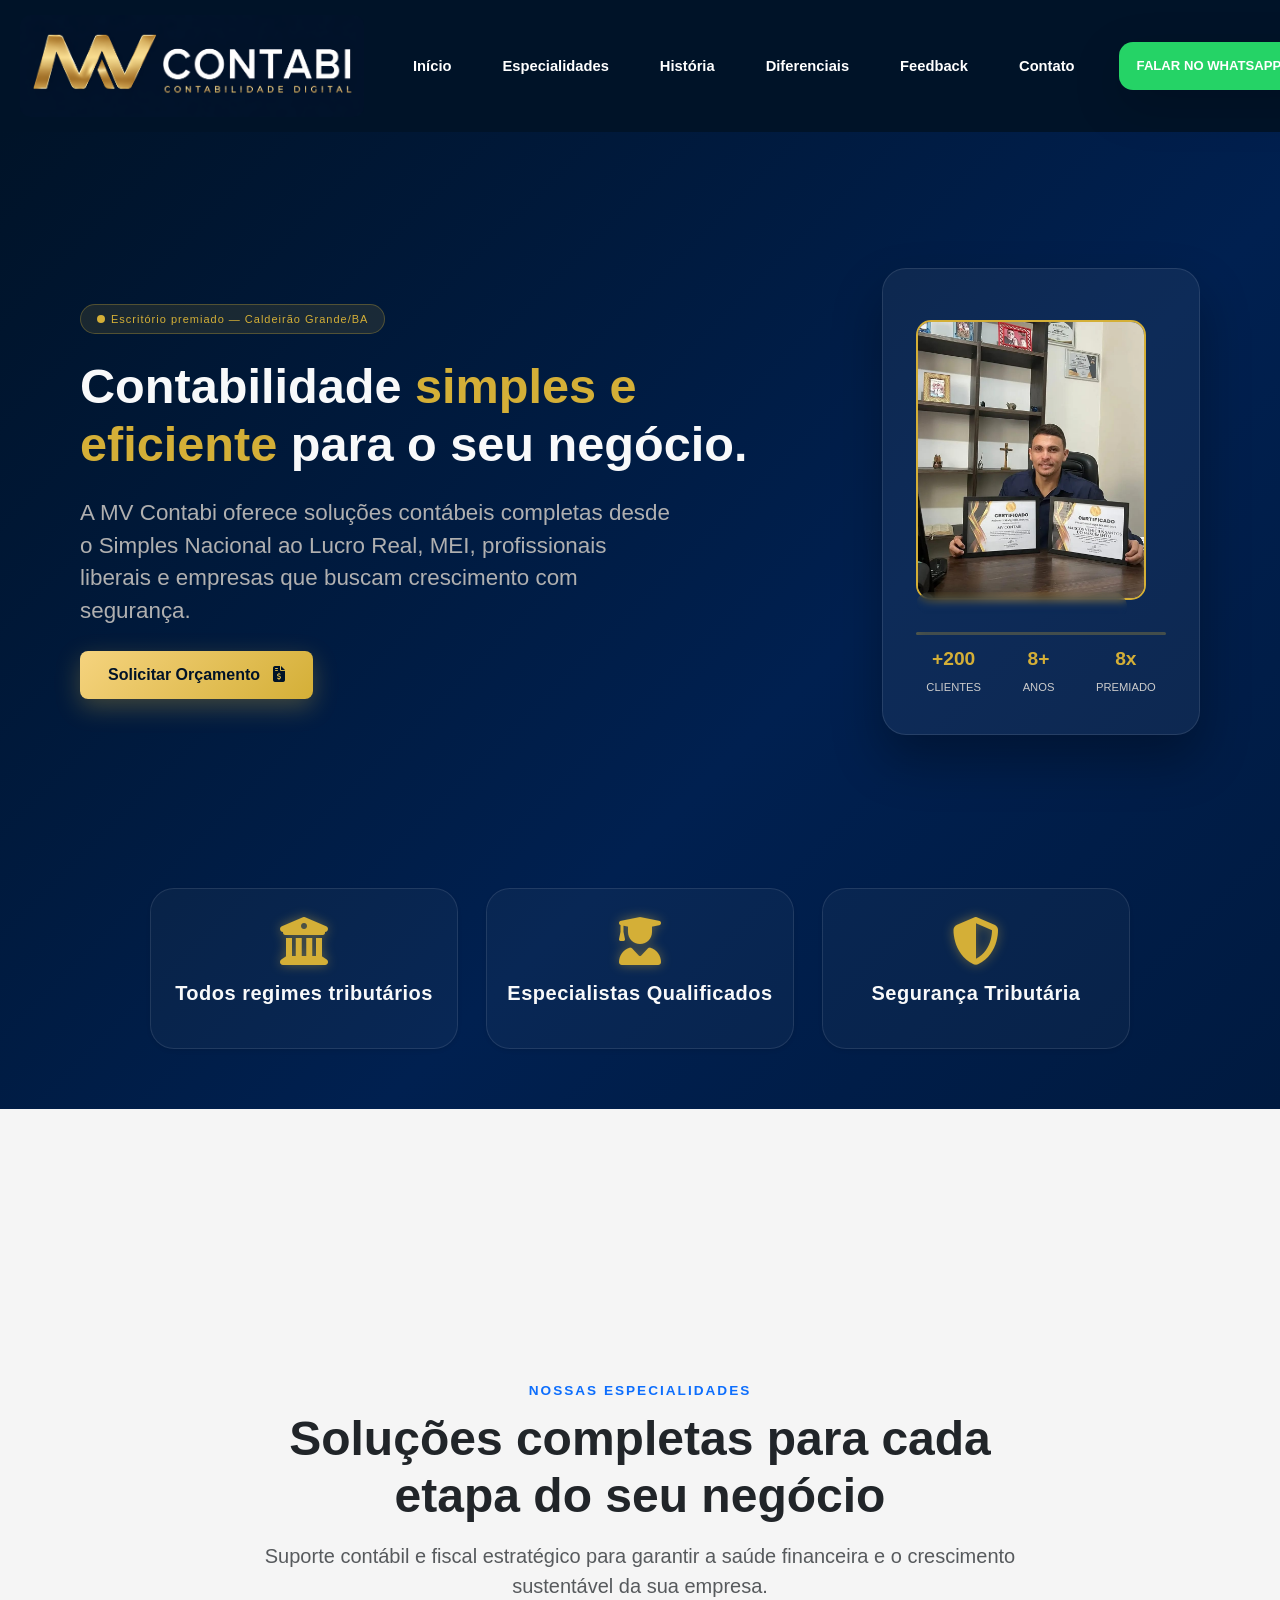
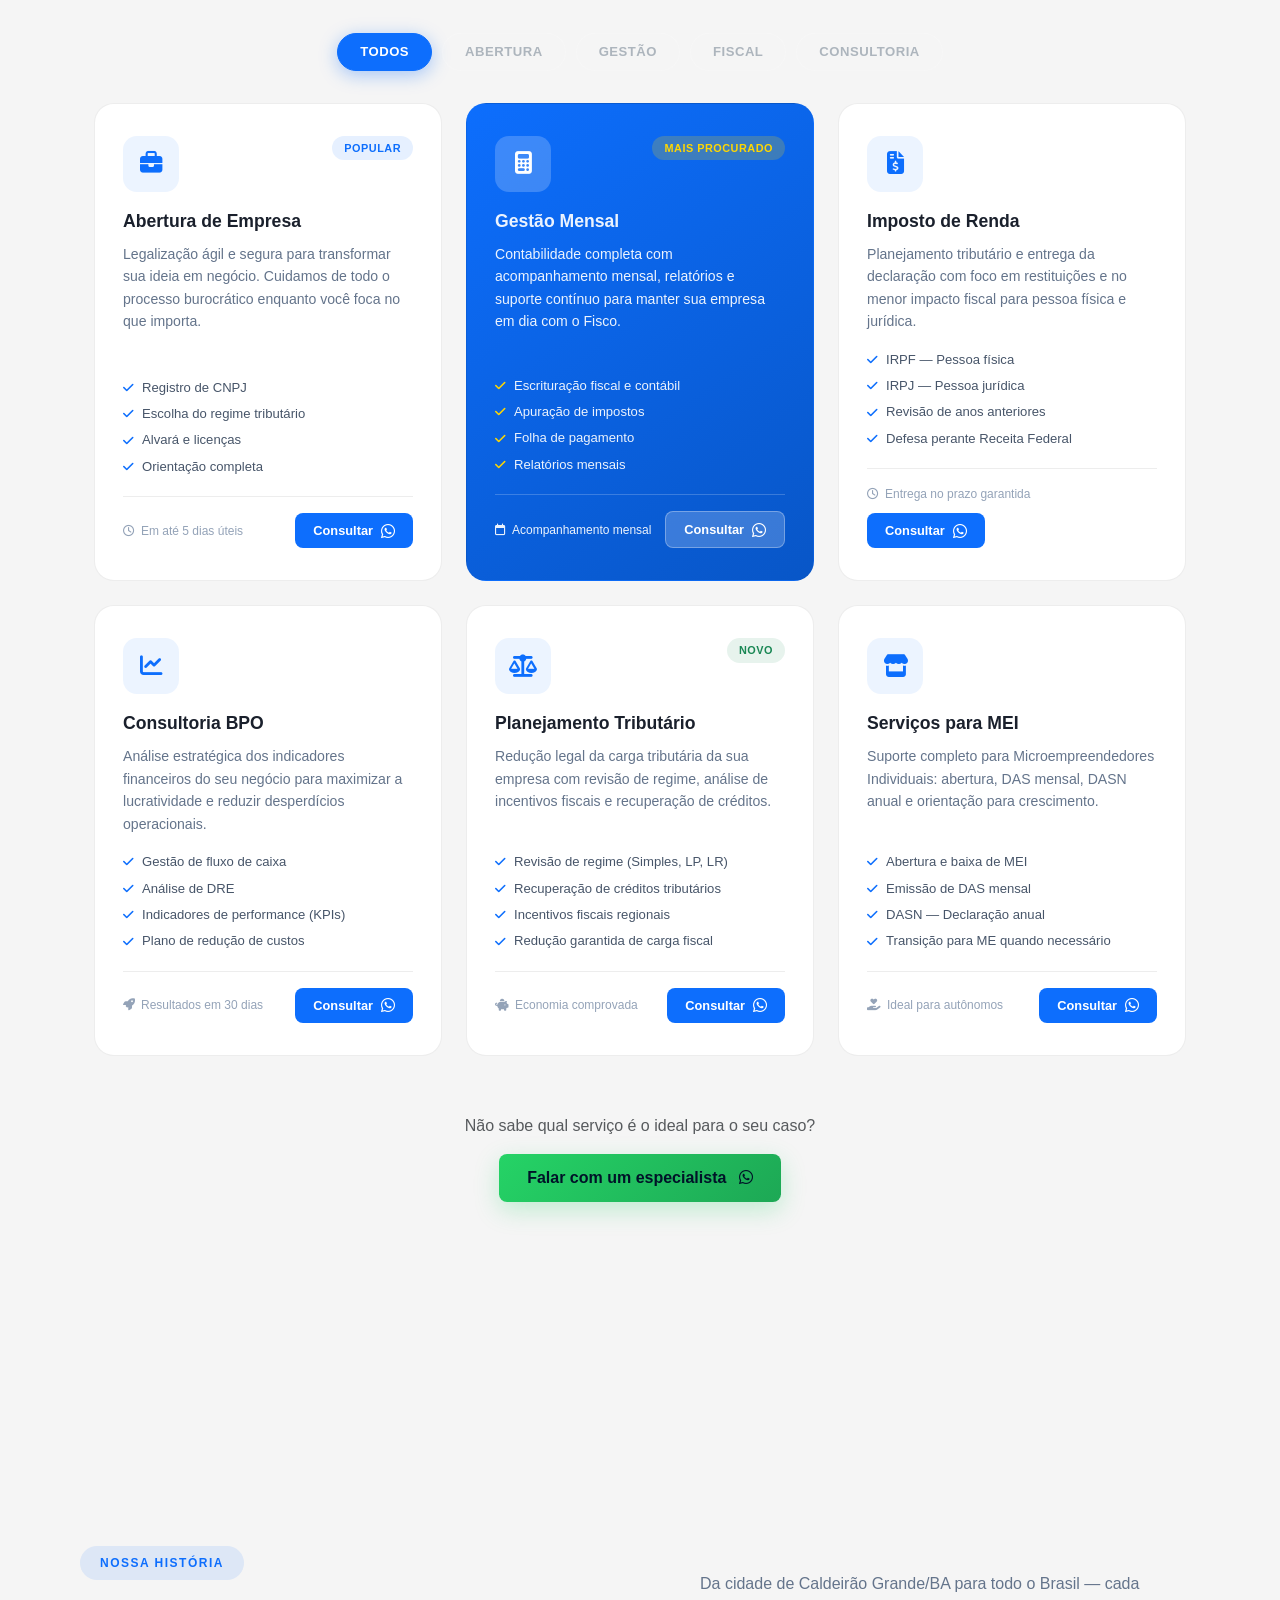
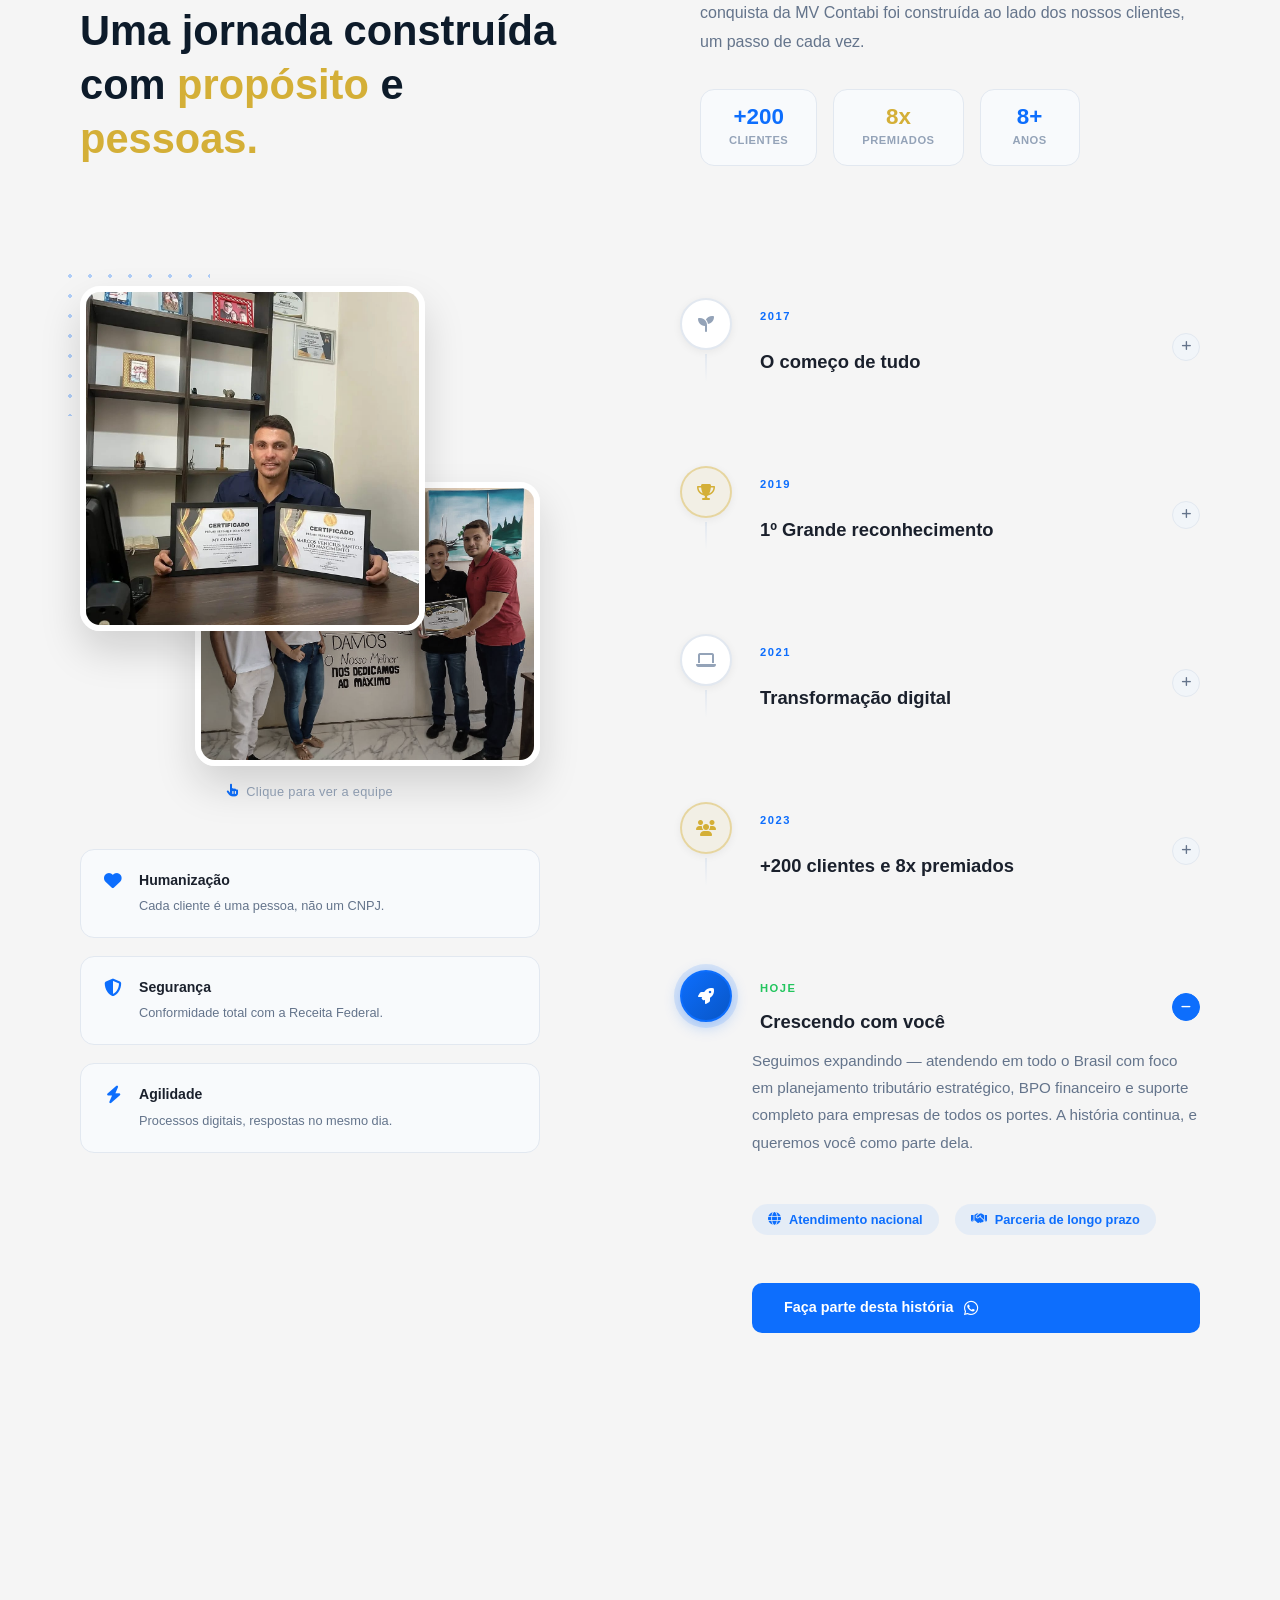
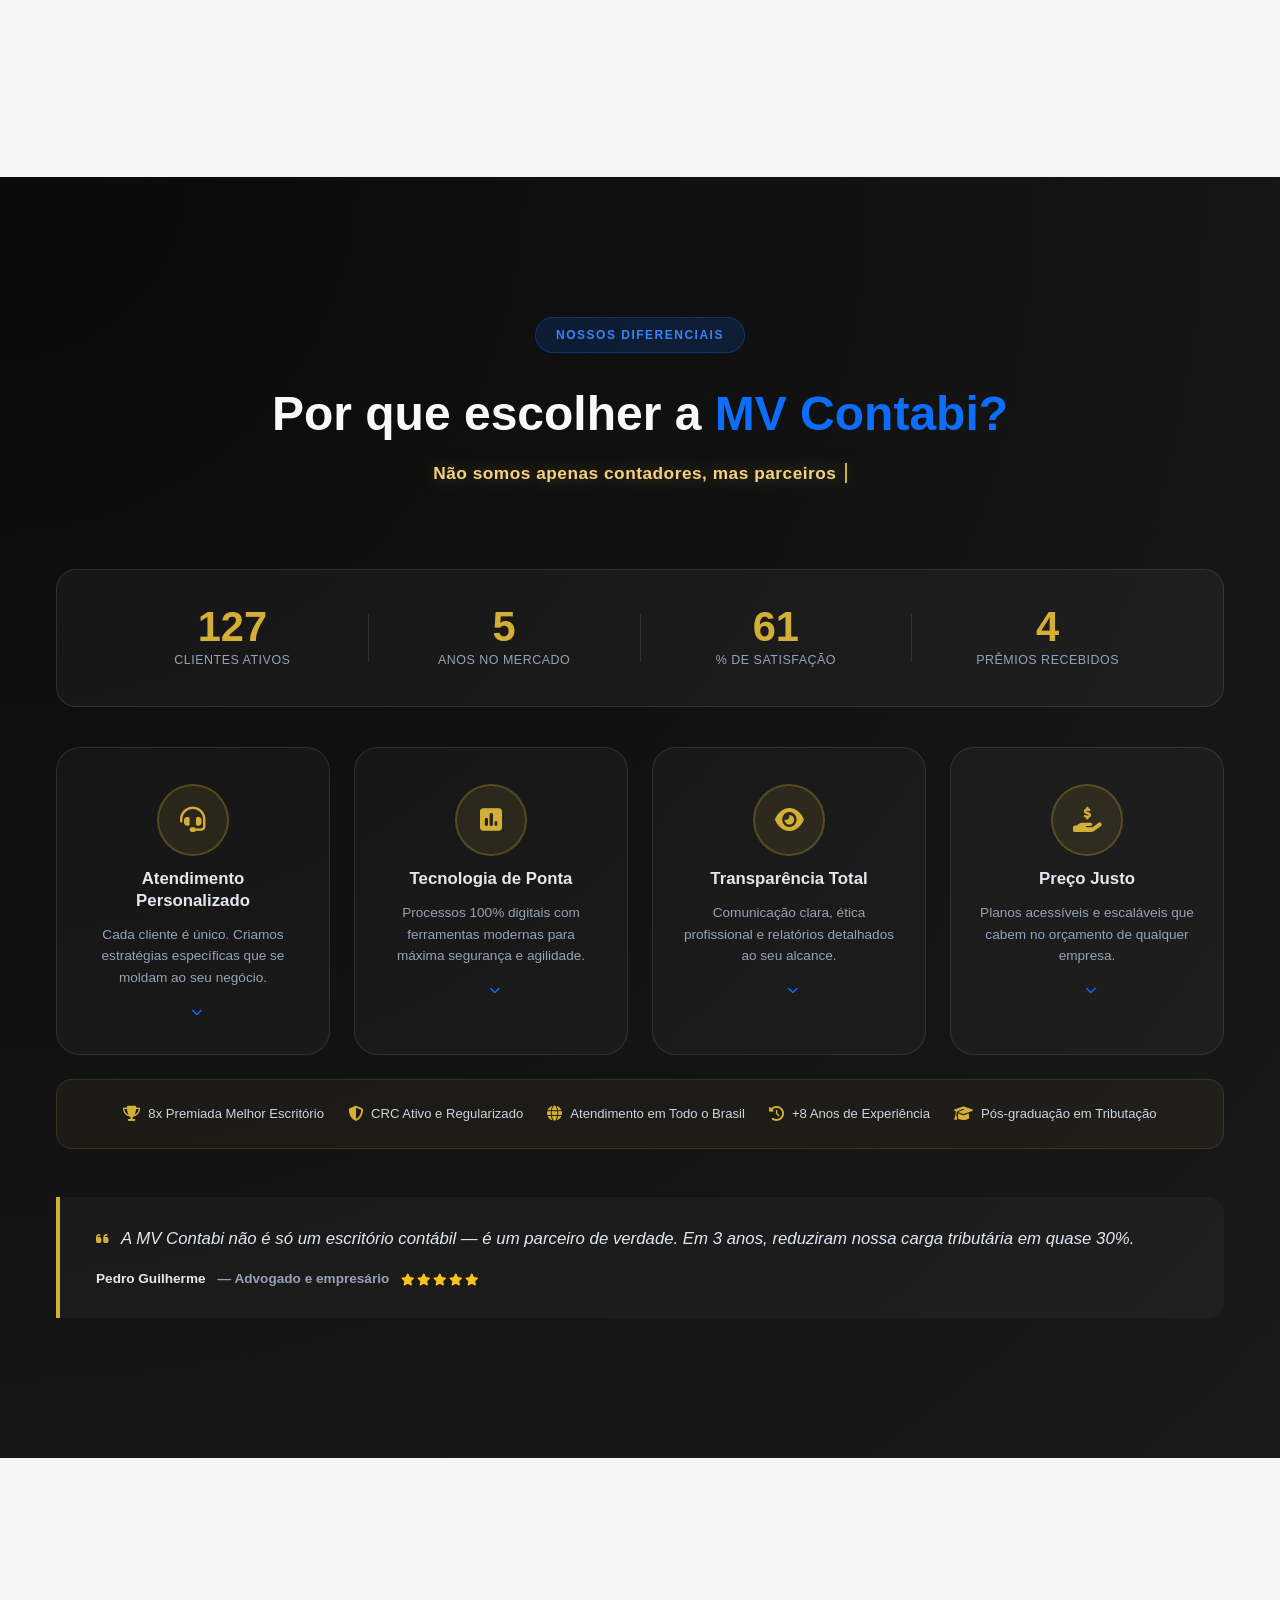
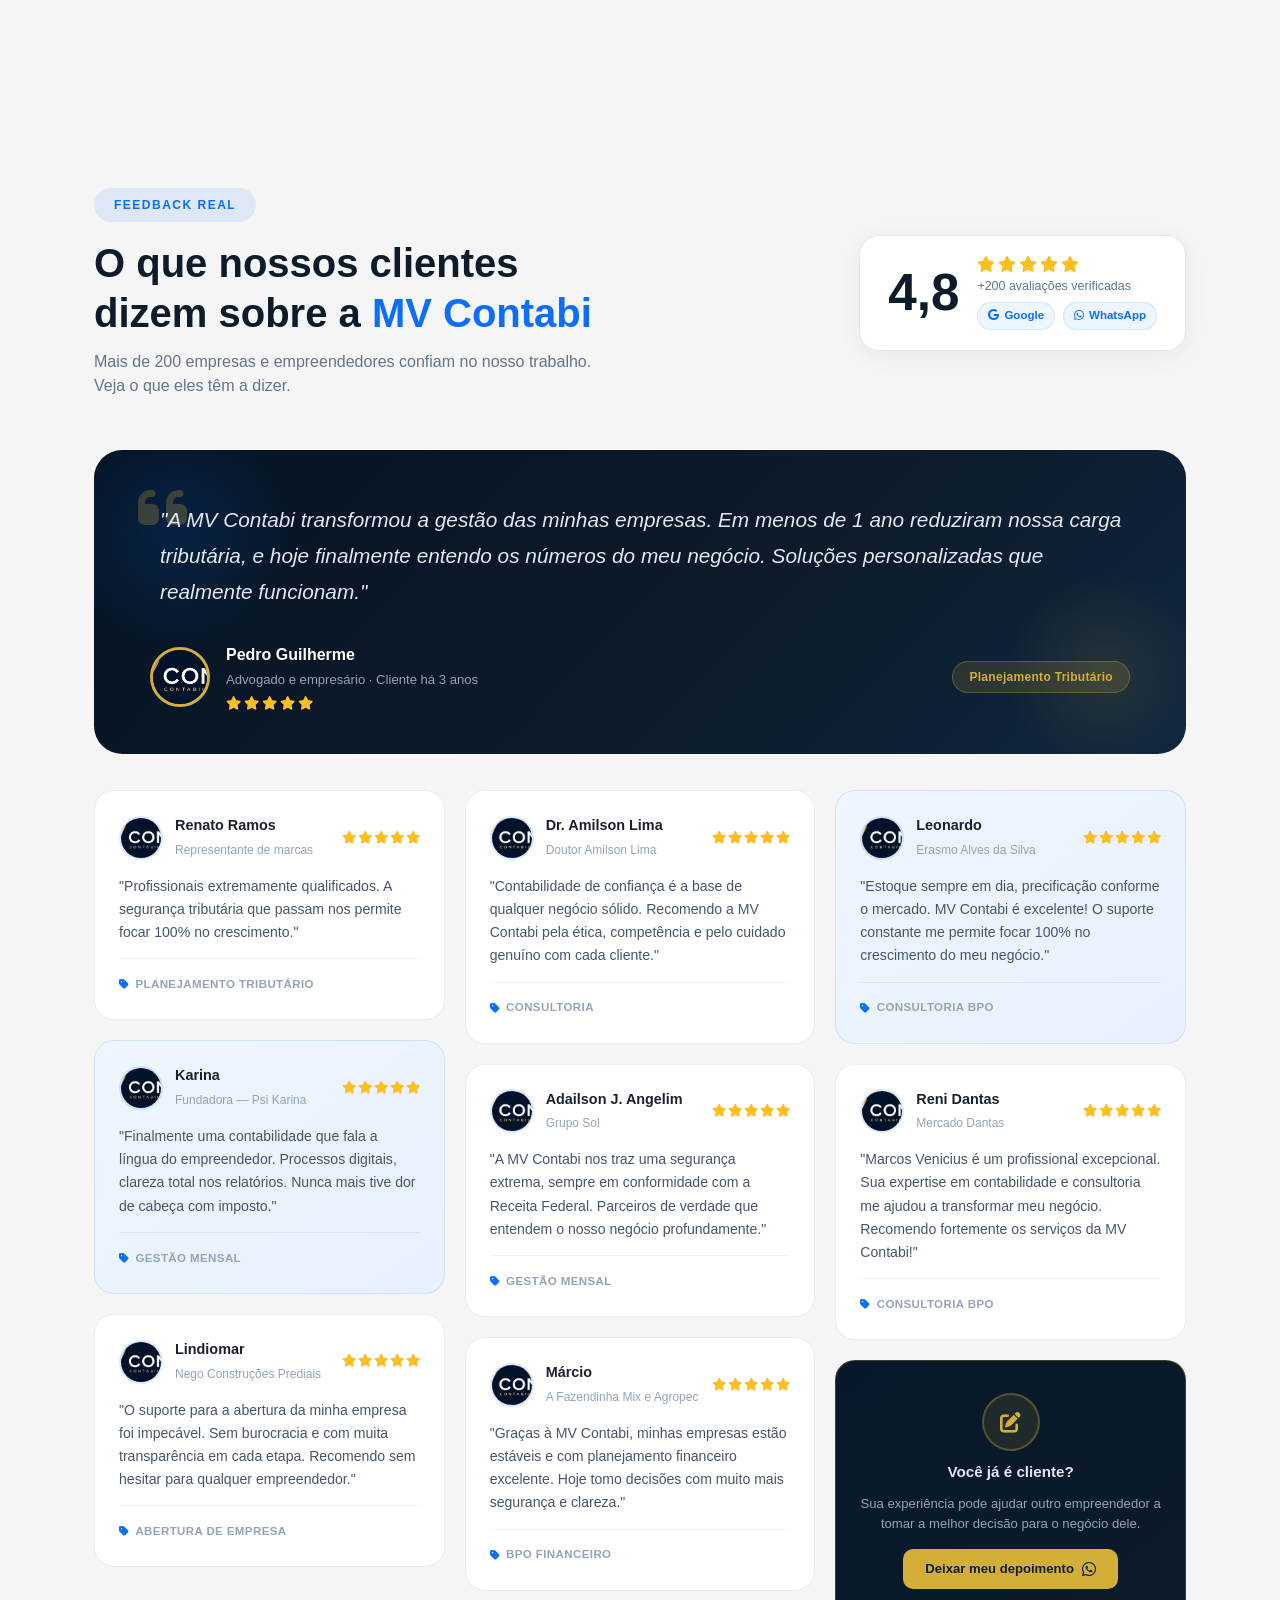
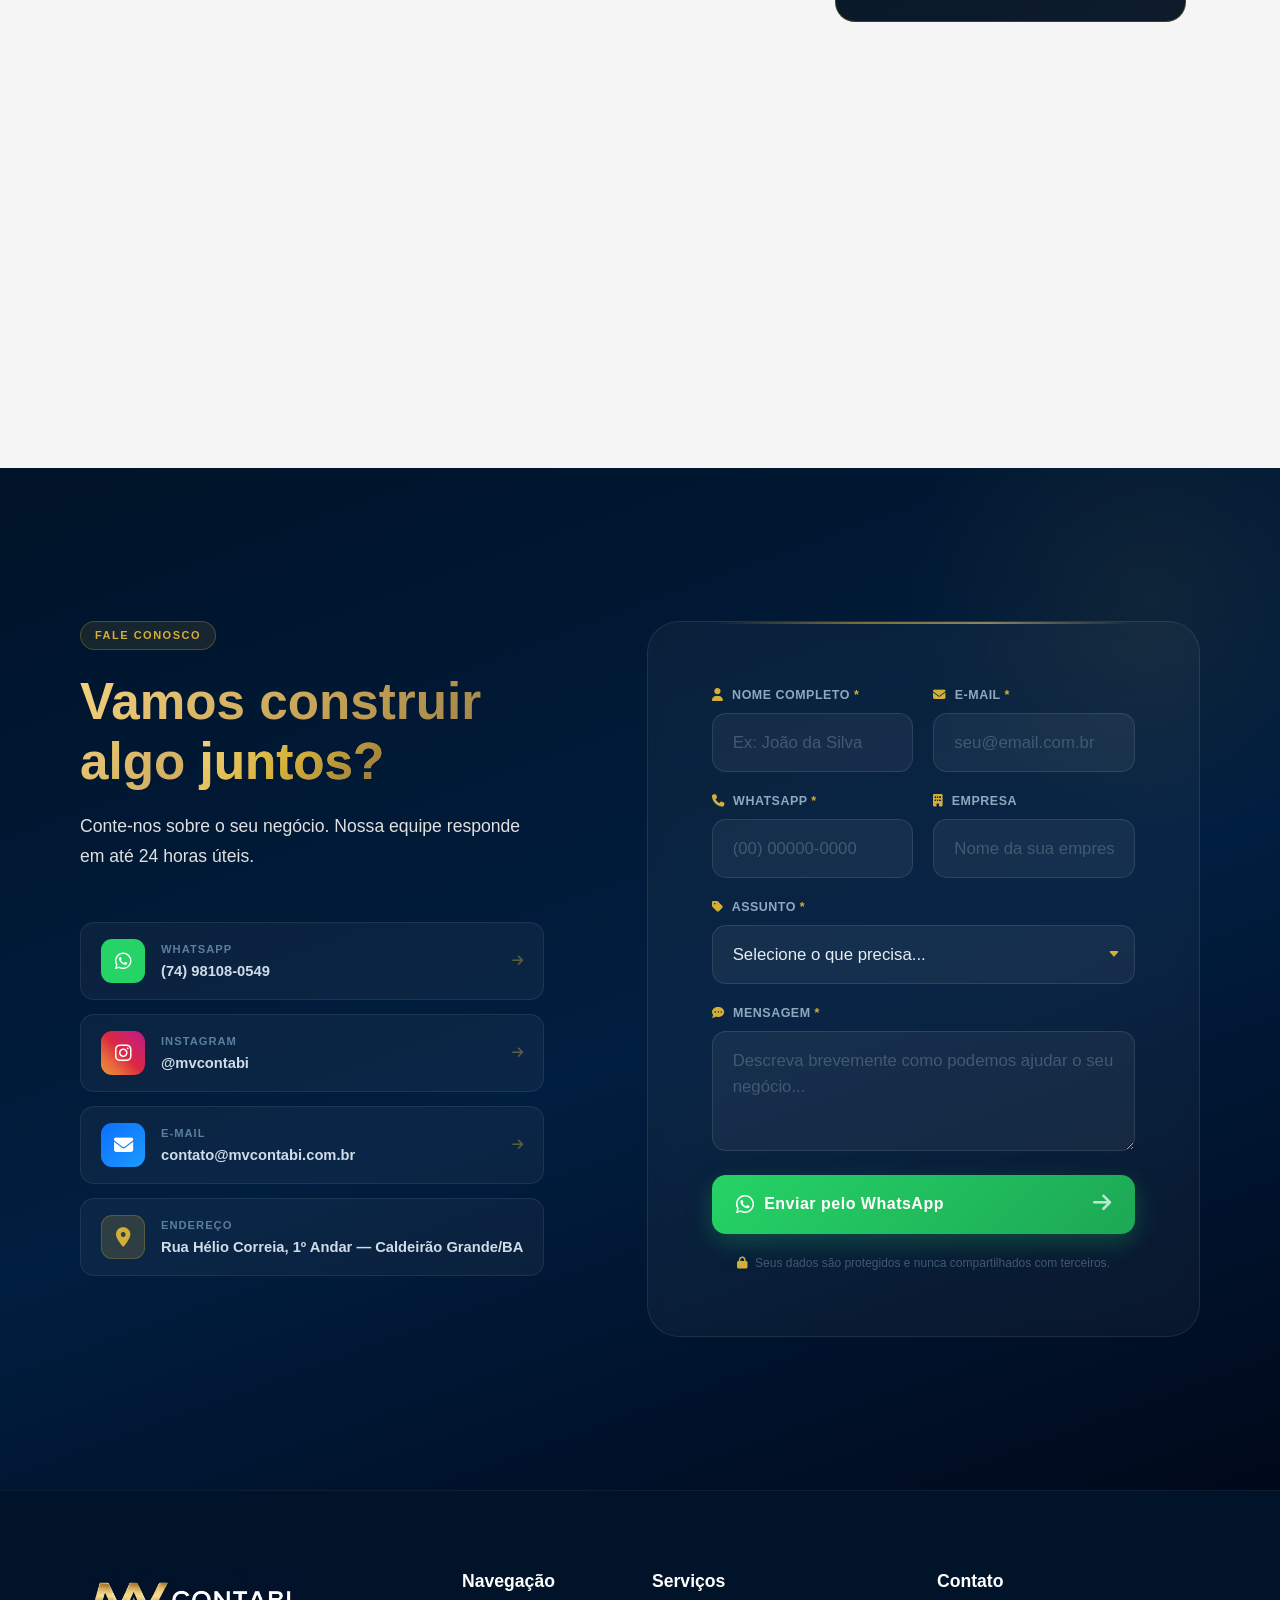
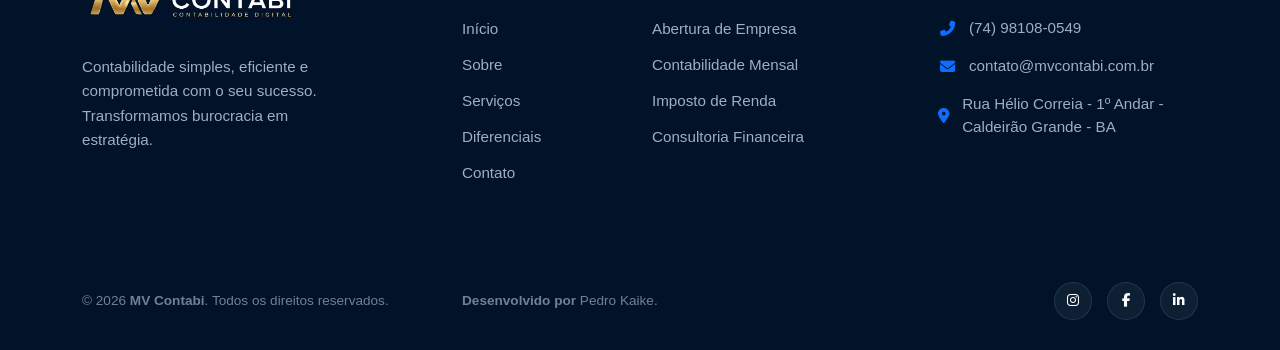
==== commit 92c16226: "Add files via upload" ====
--- a/index.html
+++ b/index.html
@@ -610,7 +610,7 @@
                 <h2 id="diferenciais-title" class="text-light display-5 fw-bold mb-3 mt-2">
                     Por que escolher a <span class="text-primary">MV Contabi?</span>
                 </h2>
-                <p class="text-muted lead mx-auto" style="max-width:600px">Não somos apenas contadores — somos parceiros estratégicos comprometidos com o crescimento do seu negócio.</p>
+                <p class="lead mx-auto dif-tagline" style="max-width:600px" id="taglineAnimation">Não somos apenas contadores, mas parceiros para o seu sucesso.</p>
             </div>
 
             <!-- Cards principais com contador animado -->
--- a/style.css
+++ b/style.css
@@ -324,7 +324,8 @@
 }
 
 .btn-gold {
-    background: #d4af37;
+    background: linear-gradient(135deg, #25D366 0%, #1da855 100%);
+    box-shadow: 0 8px 24px rgba(37,211,102,0.25);
     color: #001328;
     padding: 12px 28px;
     border-radius: 8px;
@@ -333,7 +334,18 @@
     transition: 0.3s;
     display: inline-block;
 }
-.btn-gold:hover { background: #f1c40f; transform: translateY(-3px); }
+.btn-gold:hover { box-shadow: 0 14px 32px rgba(37,211,102,0.35); transform: translateY(-3px); }
+
+/* Botão ouro em hero-actions */
+.hero-actions .btn-gold {
+    background: linear-gradient(135deg, #F5D37E 0%, #D4AF37 100%);
+    box-shadow: 0 8px 24px rgba(212,175,55,0.3);
+    color: #001328;
+}
+.hero-actions .btn-gold:hover {
+    box-shadow: 0 14px 32px rgba(212,175,55,0.45);
+    transform: translateY(-3px);
+}
 
 
 /* =========================================
@@ -762,6 +774,69 @@
     #diferenciais .container { margin-left: 310px; }
 }
 
+/* =========================================
+   6.1 TAGLINE ANIMADA — DIFERENCIAIS
+========================================= */
+@keyframes blinkCursor {
+    0%, 49% { border-right-color: #d4af37; }
+    50%, 100% { border-right-color: transparent; }
+}
+
+@keyframes charReveal {
+    0% {
+        opacity: 0;
+    }
+    100% {
+        opacity: 1;
+    }
+}
+
+.dif-tagline {
+    font-size: clamp(1rem, 1.35vw, 1.3rem);
+    font-weight: 600;
+    letter-spacing: 0.5px;
+    line-height: 1.8;
+    color: #f5d37e;
+    filter: drop-shadow(0 0 8px rgba(212,175,55,0.3));
+    position: relative;
+    transition: all 0.3s ease;
+    min-height: 3.6em;
+}
+
+.dif-tagline:hover {
+    filter: drop-shadow(0 0 20px rgba(212,175,55,0.6)) 
+            drop-shadow(0 0 10px rgba(37,211,102,0.4));
+}
+
+/* Animação de letras individuais */
+.dif-tagline.animated .tagline-char {
+    display: inline;
+    animation: charReveal 0.05s linear forwards;
+    opacity: 0;
+    cursor: default;
+    color: #f5d37e;
+}
+
+.dif-tagline.animated .tagline-space {
+    display: inline;
+}
+
+/* Cursor piscante ao final */
+.dif-tagline.typing::after {
+    content: '';
+    border-right: 2px solid #d4af37;
+    animation: blinkCursor 1s steps(1) infinite;
+    margin-left: 3px;
+}
+
+@media (max-width: 768px) {
+    .dif-tagline {
+        font-size: 1rem;
+        line-height: 1.6;
+        letter-spacing: 0.3px;
+    }
+}
+
 
 /* =========================================
    7. HERO — RESPONSIVIDADE
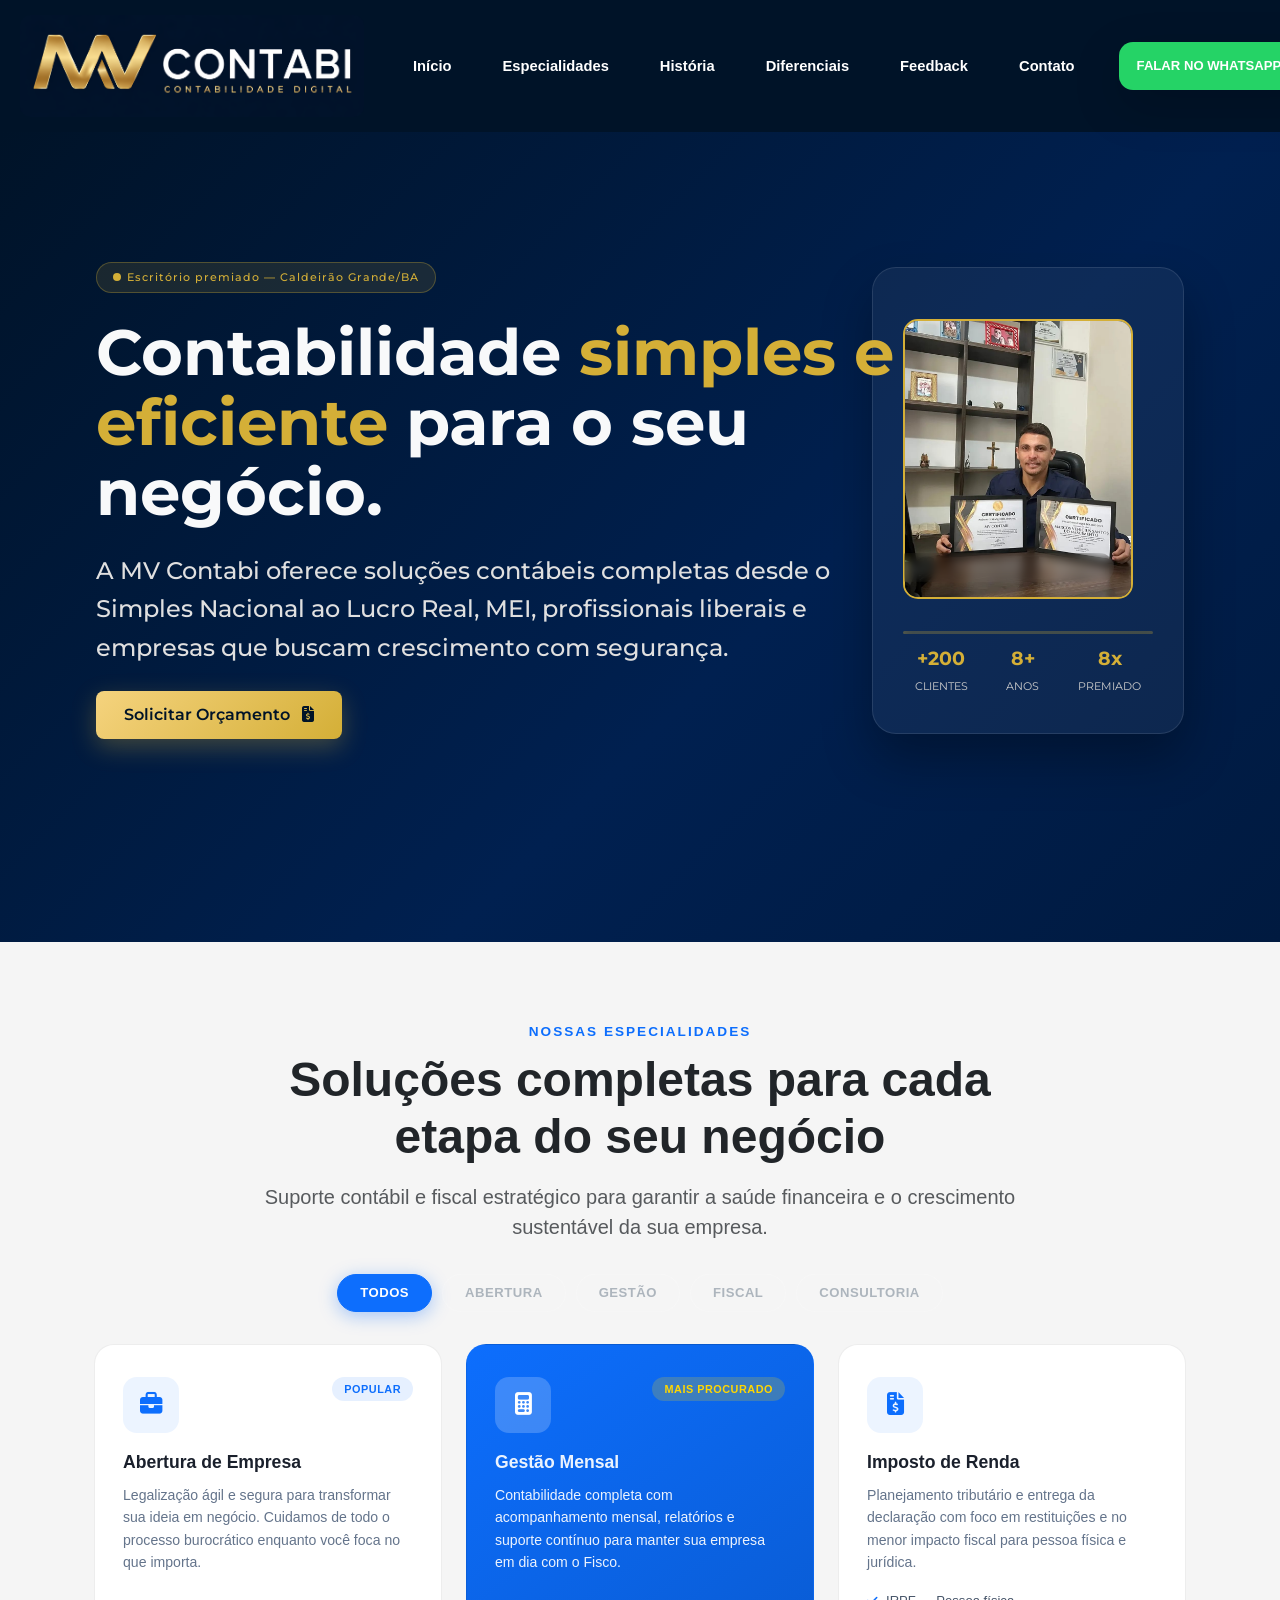
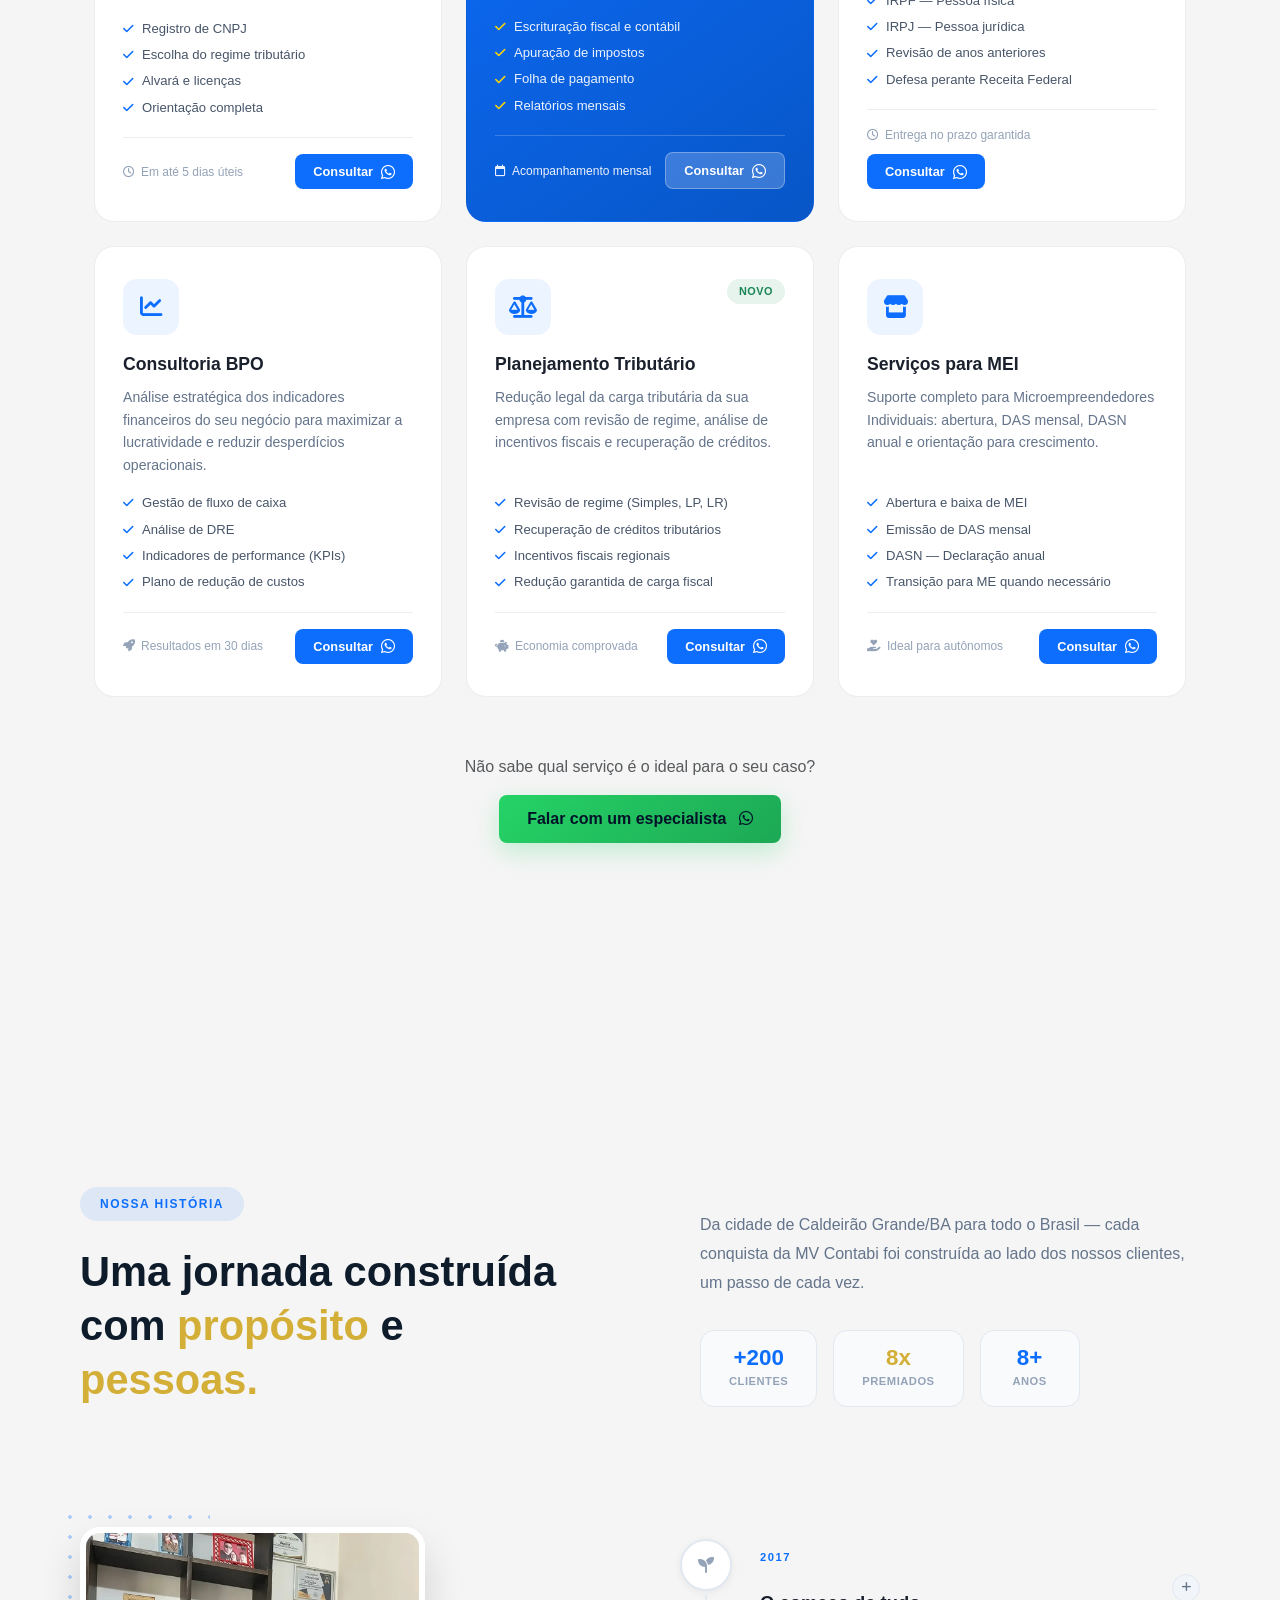
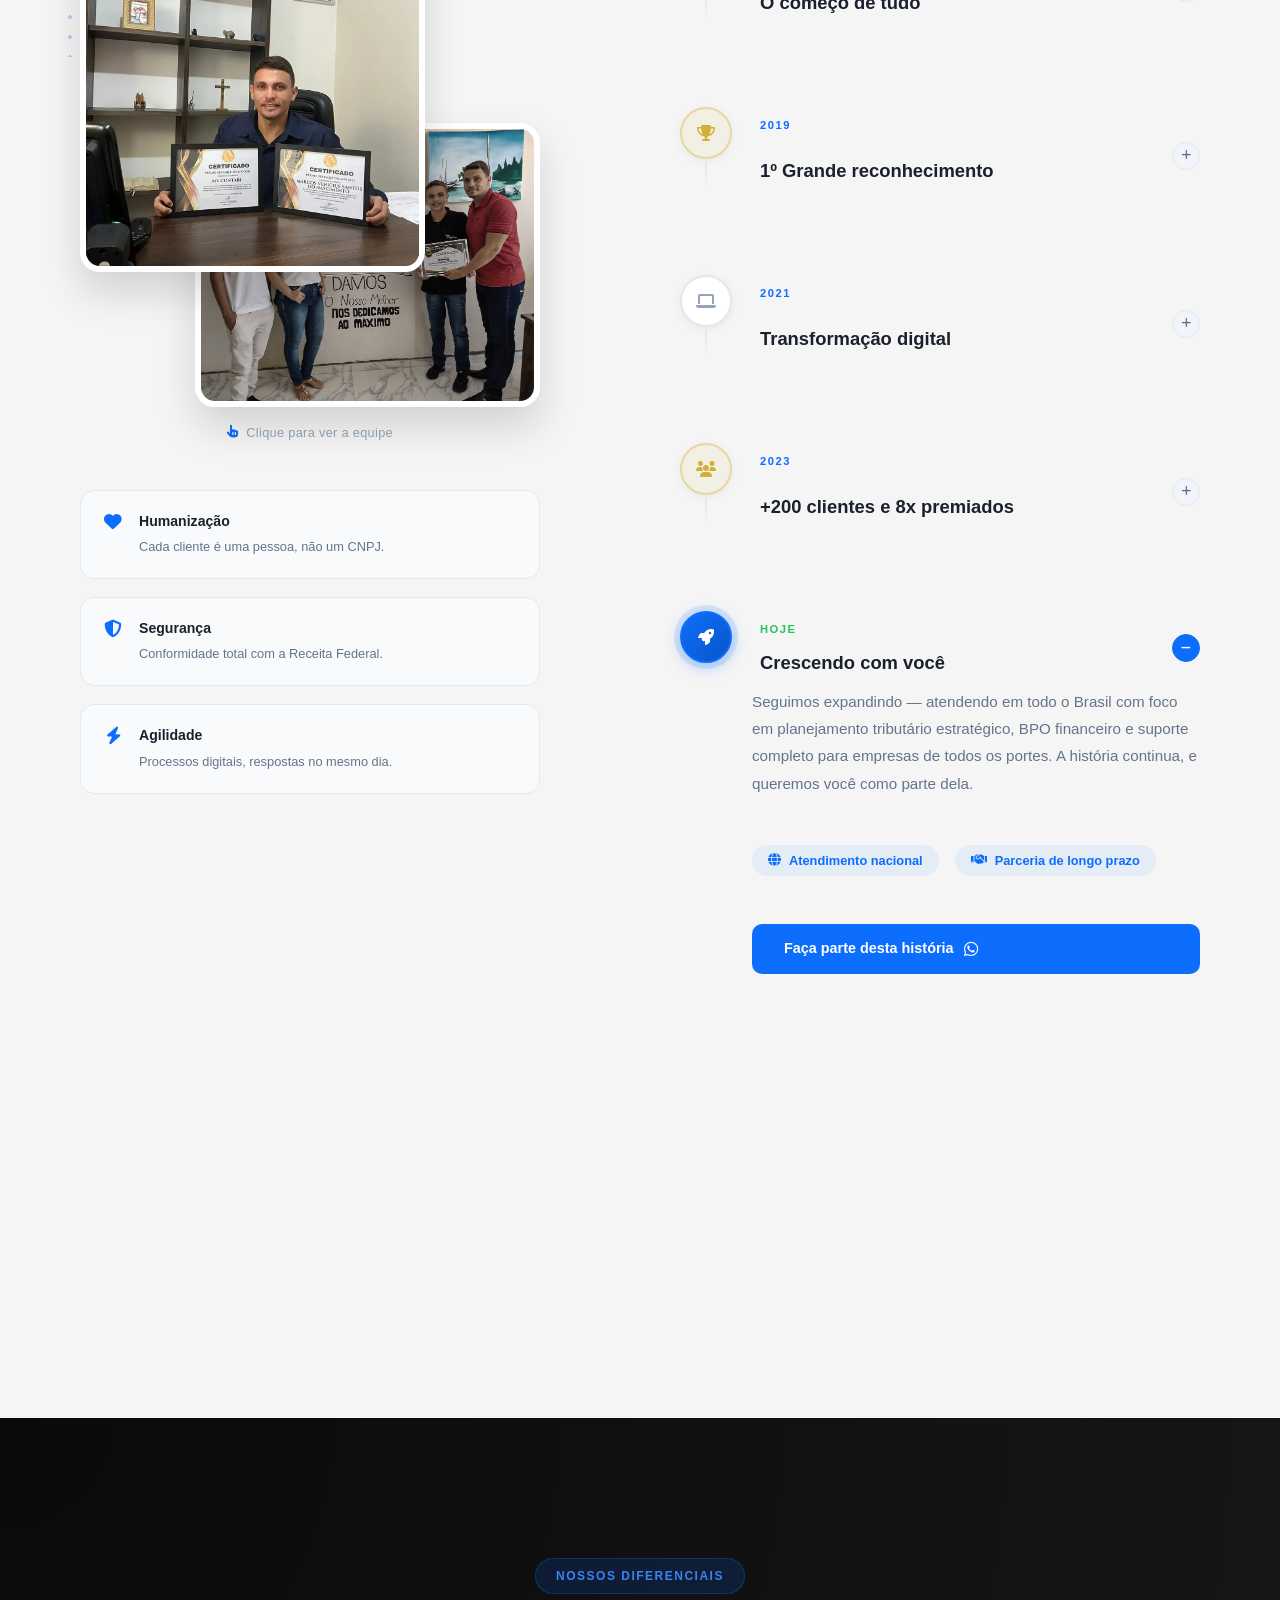
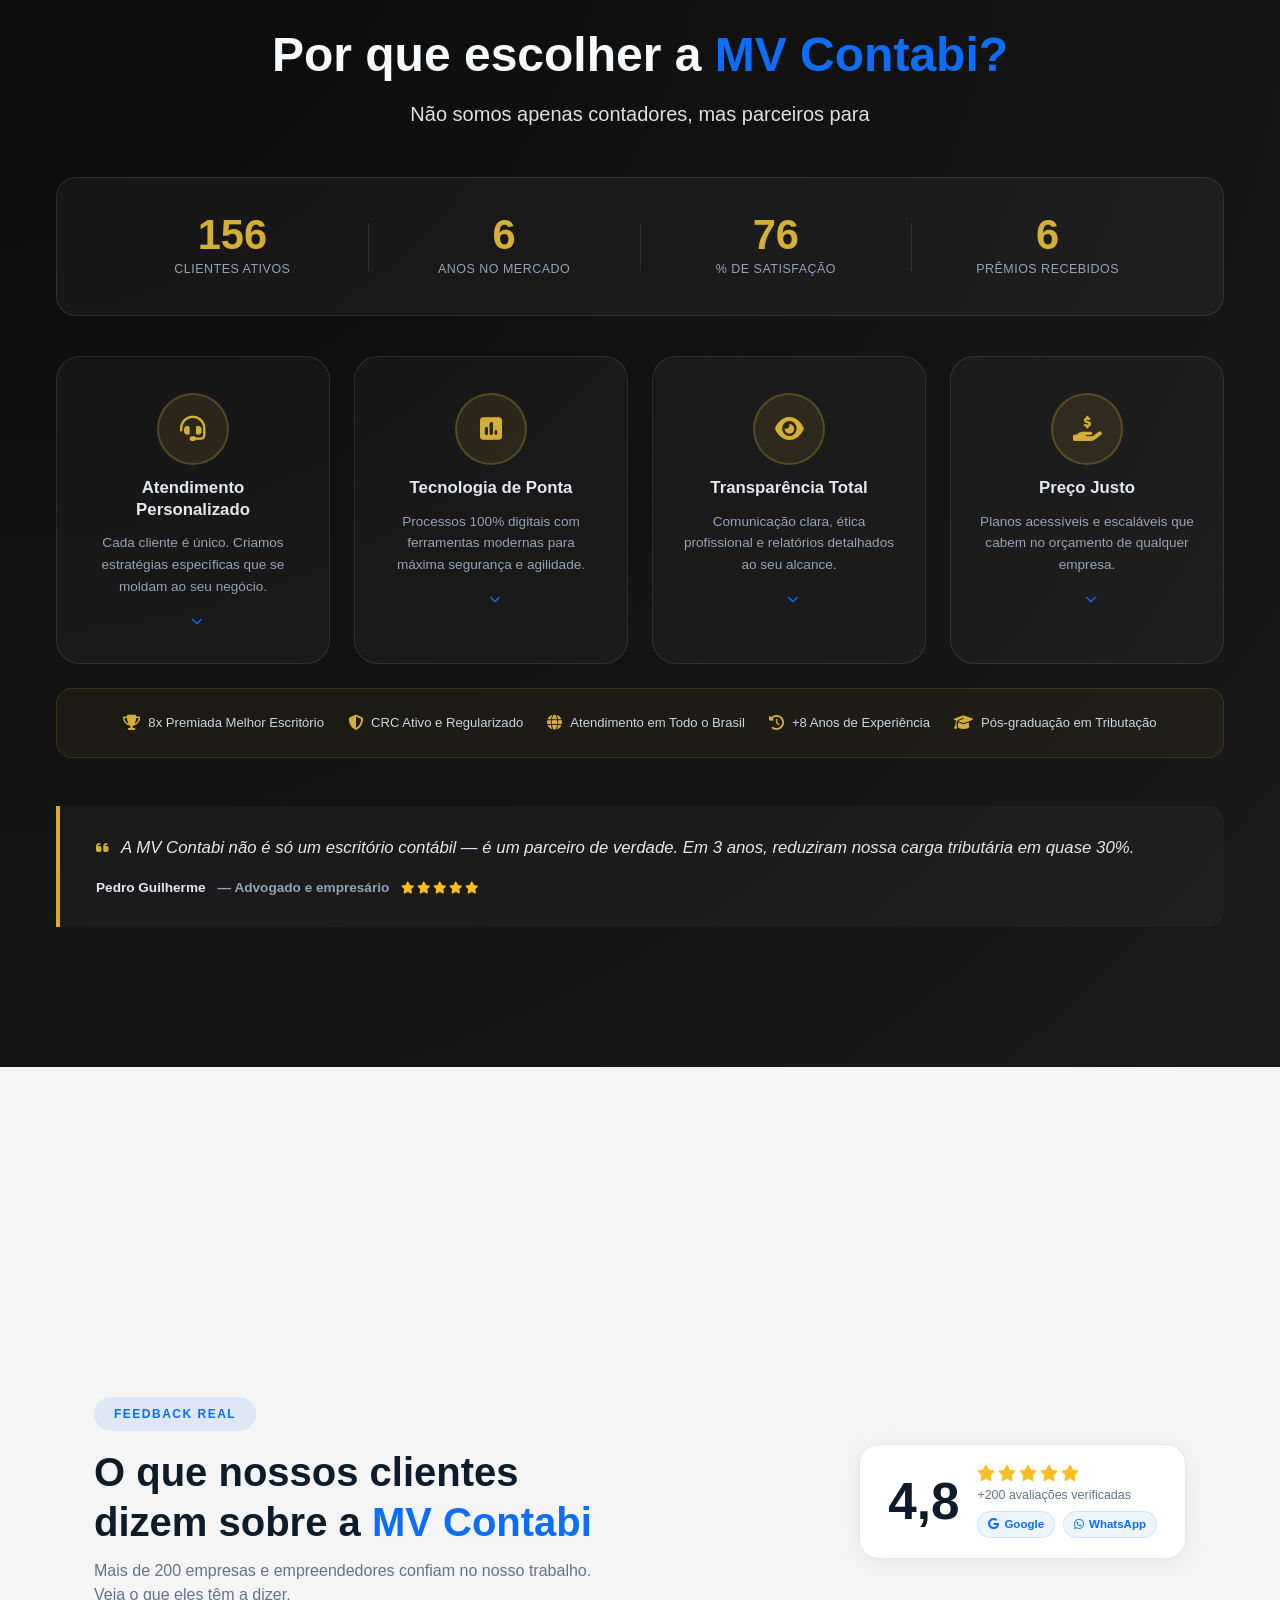
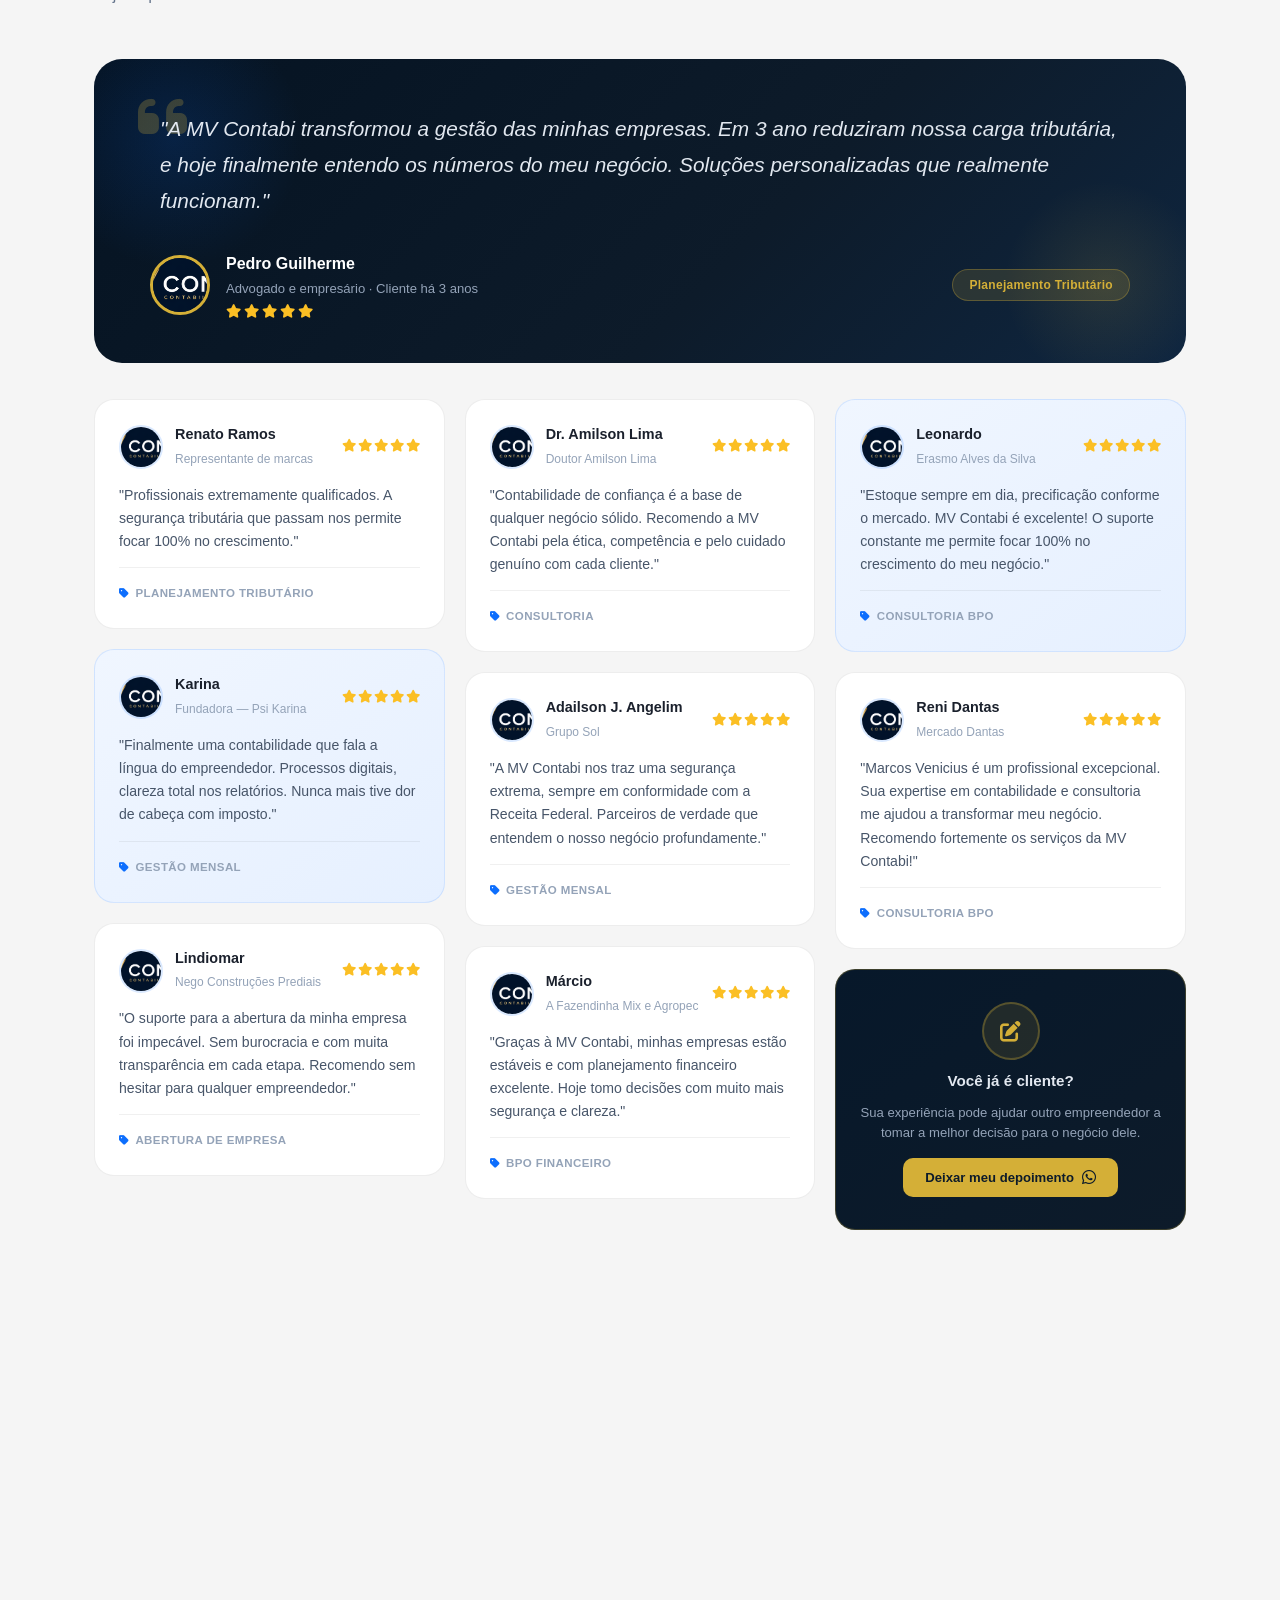
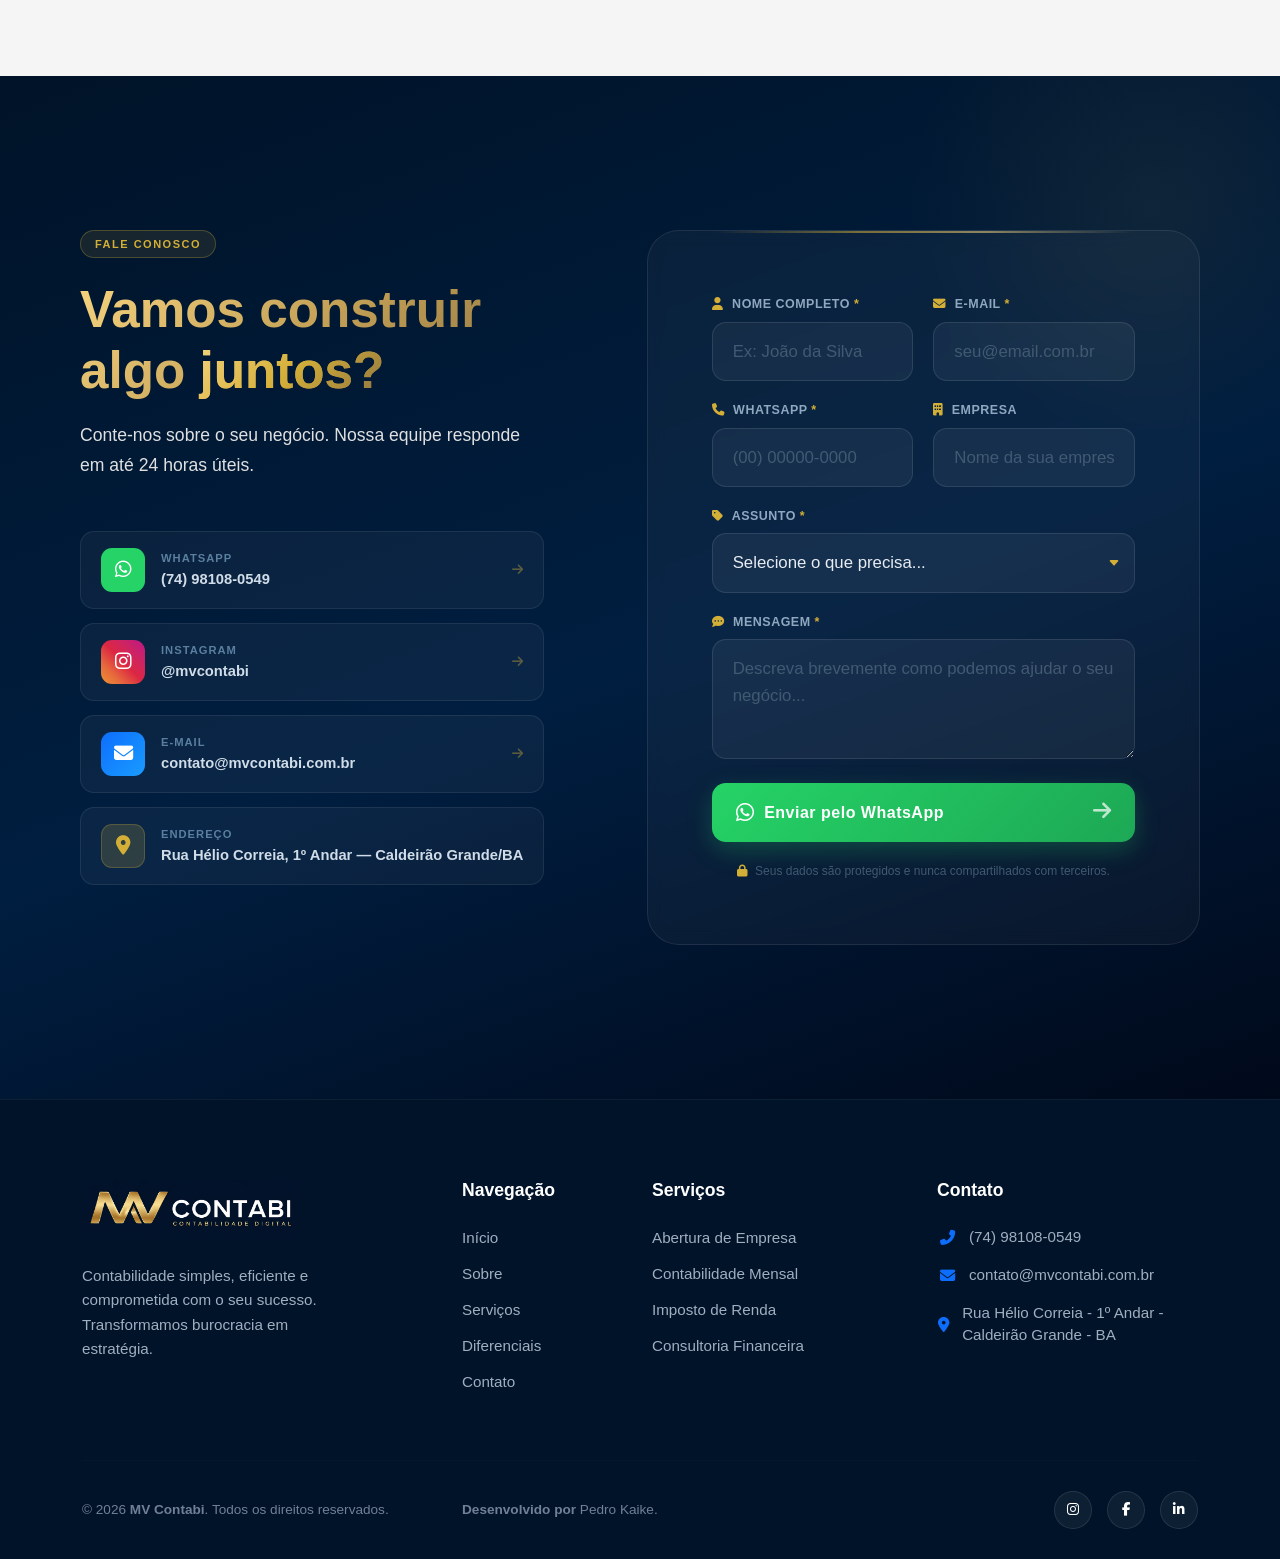
==== commit 01f21fed: "Add files via upload" ====
--- a/index.html
+++ b/index.html
@@ -3,11 +3,73 @@
 <head>
     <meta charset="UTF-8">
     <meta name="viewport" content="width=device-width, initial-scale=1.0">
-    <title>MV Contabi - Assessoria Contábil</title>
-    <link rel="icon" href="assets/mvcontabi.png">
+    <!-- SEO Primário -->
+<title>MV Contabi | Assessoria e Assistência Contábil em Caldeirão Grande</title>
+
+<!-- Descrição focada no comércio e serviços locais -->
+<meta name="description" content="A MV Contabi é o seu escritório de contabilidade em Caldeirão Grande e região. Especialistas em abertura de empresas, impostos e assessoria para o comércio local.">
+
+<!-- Palavras-chave regionalizadas -->
+<meta name="keywords" content="contabilidade em Caldeirão Grande, contador Caldeirão Grande, escritório de contabilidade Bahia, consultoria empresarial, contador em Jacobina, contabilidade região">
+<meta name="title" content="MV Contabi | Assessoria Contábil Consultiva e Digital">
+<meta name="description" content="Transforme a gestão da sua empresa com a MV Contabi. Abertura de empresas, BPO Financeiro, assessoria fiscal, trabalhista e contabilidade humanizada.">
+<meta name="keywords" content="contabilidade, contador, assessoria contábil, abertura de empresa, contabilidade digital, BPO financeiro, gestão fiscal, MV Contabi">
+<meta name="robots" content="index, follow">
+<meta http-equiv="Content-Type" content="text/html; charset=utf-8">
+<meta name="language" content="Portuguese">
+
+<!-- Open Graph / WhatsApp / Facebook / LinkedIn -->
+<meta property="og:type" content="website">
+<meta property="og:url" content="https://kaike-js.github.io/MV-CONTABI/">
+<meta property="og:title" content="MV Contabi | Assessoria Contábil Consultiva">
+<meta property="og:description" content="Soluções contábeis inteligentes para o seu negócio crescer com segurança fiscal. Fale com um contador agora.">
+<meta property="og:image" content="https://kaike-js.github.io/MV-CONTABI/assets/og-image.jpg"> <!-- Crie uma imagem 1200x630px com a logo e coloque nesse caminho -->
+
+<!-- Canonical (Evita punição por conteúdo duplicado) -->
+<link rel="canonical" href="https://kaike-js.github.io/MV-CONTABI/">
+
+
+<!-- Descrição chamativa que aparece nos resultados do Google (máx 160 caracteres) -->
+<meta name="description" content="A MV Contabi oferece soluções contábeis inteligentes para o seu negócio. Abertura de empresas, assessoria fiscal, trabalhista e planejamento tributário.">
+
+<!-- Palavras-chave do nicho (O Google usa menos hoje, mas outros buscadores ainda leem) -->
+<meta name="keywords" content="contabilidade, escritório de contabilidade, contador, consultoria empresarial, abertura de empresas, assessoria fiscal">
+
+<!-- Autor do site -->
+<meta name="author" content="MV Contabi">
+
+<!-- Tags para redes sociais (Open Graph) - Deixa o link bonito quando compartilhado no WhatsApp/Instagram -->
+<meta property="og:title" content="MV Contabi | Soluções Contábeis para o seu Negócio">
+<meta property="og:description" content="Conte com uma equipe de especialistas para cuidar da saúde financeira da sua empresa.">
+<meta property="og:image" content="caminho/para/uma/imagem-destaque-do-site.jpg">
+<meta property="og:type" content="website">
+<meta property="og:locale" content="pt_BR">
+
+
+
+    <link rel="icon" href="assets/mv.jpeg">
     <link href="https://cdn.jsdelivr.net/npm/bootstrap@5.3.3/dist/css/bootstrap.min.css" rel="stylesheet">
     <link rel="stylesheet" href="https://cdnjs.cloudflare.com/ajax/libs/font-awesome/6.5.2/css/all.min.css">
     <link rel="stylesheet" href="style.css">
+
+
+    <script type="application/ld+json">
+{
+  "@context": "https://schema.org",
+  "@type": "AccountingService",
+  "name": "MV Contabi",
+  "image": "https://kaike-js.github.io/MV-CONTABI/assets/logo.png", 
+  "telephone": "+55-74-98108-0549",
+  "address": {
+    "@type": "PostalAddress",
+    "addressLocality": "Caldeirão Grande",
+    "addressRegion": "BA",
+    "addressCountry": "BR"
+  },
+  "areaServed": ["Caldeirão Grande", "Jacobina", "Região Piemonte da Diamantina"],
+  "priceRange": "$$"
+}
+</script>
 </head>
 <body>
 
@@ -17,7 +79,7 @@
 <nav id="sobre" class="navbar navbar-expand-lg navbar-dark sticky-top">
     <div class="container-fluid">
         <a class="navbar-brand logo-container" href="#">
-            <img src="assets/mvcontabi.png" alt="MV Contabi" style="border-radius: 10px;">
+            <img src="assets/mvcontabi.png" alt="Equipe de contadores da MV Contabi analisando relatórios financeiros" style="border-radius: 10px;">
         </a>
 
         <button class="navbar-toggler" type="button" data-bs-toggle="collapse" data-bs-target="#navbarNav">
@@ -83,7 +145,7 @@
 
                         <!-- FRENTE: foto do Marcos Venicius -->
                         <div class="mv-card-face mv-card-front">
-                            <img src="assets/venicius.jpeg" alt="Marcos Venicius" class="mv-card-img">
+                            <img src="assets/venicius.jpeg" alt="Marcos Venicius Contador" class="mv-card-img">
                         </div>
 
                         <!-- VERSO: perfil profissional redesenhado -->
@@ -91,7 +153,7 @@
 
                             <!-- Cabeçalho com avatar + nome -->
                             <div class="mv-back-header">
-                                <img src="assets/venicius.jpeg" alt="Marcos Venicius" class="mv-back-avatar">
+                                <img src="assets/venicius.jpeg" alt="Marcos Venicius contador" class="mv-back-avatar">
                                 <div>
                                     <p class="mv-back-name">Marcos Venicius</p>
                                     <p class="mv-back-role">Contador &amp; Fundador · CRC/BA</p>
@@ -108,10 +170,6 @@
                                 </li>
                                 <li>
                                     <span class="mv-back-icon"><i class="fa-solid fa-shield-halved"></i></span>
-                                    <span>Especialista em <strong>MEI e Planejamento Fiscal</strong></span>
-                                </li>
-                                <li>
-                                    <span class="mv-back-icon"><i class="fa-solid fa-shield-halved"></i></span>
                                     <span>Pós em<strong> Tributarista e Gestão social</strong></span>
                                 </li>
                             </ul>
@@ -154,39 +212,7 @@
 
     </section><!-- /hero-section -->
 
-    <!-- Faixa de diferenciais rápidos (base do hero) -->
-    <section id="diferenciais" class="w-100 py-3 rounded mt-0 bg-transparent">
-        <div class="container text-center">
-            <div class="row g-0 justify-content-center align-items-center">
-                <article class="col-auto diferenciais-col">
-                    <div class="card h-100 border-0 shadow-sm bg-transparent diferenciais-card">
-                        <div class="card-body">
-                           <i class="fa-solid fa-building-columns fa-3x mb-3"></i>
-                            <h5 class="card-title text-light">Todos regimes tributários</h5>
-                        </div>
-                    </div>
-                </article>
-                <article class="col-auto diferenciais-col">
-                    <div class="card h-100 border-0 shadow-sm bg-transparent diferenciais-card">
-                        <div class="card-body">
-                            <i class="fas fa-user-graduate fa-3x mb-3"></i>
-                            <h5 class="card-title text-light">Especialistas Qualificados</h5>
-                        </div>
-                    </div>
-                </article>
-                <article class="col-auto diferenciais-col">
-                    <div class="card h-100 border-0 shadow-sm bg-transparent diferenciais-card">
-                        <div class="card-body">
-                            <i class="fas fa-shield-alt fa-3x mb-3"></i>
-                            <h5 class="card-title text-light">Segurança Tributária</h5>
-                        </div>
-                    </div>
-                </article>
-            </div>
-        </div>
-    </section>
-
-</header><!-- /header.hero --><br><br><br><br><br><br><br><br>
+</header><!-- /header.hero -->
 
 
 <!-- =========================================
@@ -819,10 +845,10 @@
                 <div class="dep-hero-glow" aria-hidden="true"></div>
                 <i class="fa-solid fa-quote-left dep-hero-qmark" aria-hidden="true"></i>
                 <blockquote class="dep-hero-quote">
-                    "A MV Contabi transformou a gestão das minhas empresas. Em menos de 1 ano reduziram nossa carga tributária, e hoje finalmente entendo os números do meu negócio. Soluções personalizadas que realmente funcionam."
+                    "A MV Contabi transformou a gestão das minhas empresas. Em 3 ano reduziram nossa carga tributária, e hoje finalmente entendo os números do meu negócio. Soluções personalizadas que realmente funcionam."
                 </blockquote>
                 <figcaption class="dep-hero-caption">
-                    <img src="assets/mvcontabi.png" alt="Renato Ramos" class="dep-hero-avatar client-img">
+                    <img src="assets/mvcontabi.png" alt="Renato Ramos cliente da Contabilidade" class="dep-hero-avatar client-img">
                     <div class="dep-hero-info">
                         <strong>Pedro Guilherme</strong>
                         <span>Advogado e empresário &middot; Cliente há 3 anos</span>
@@ -841,7 +867,7 @@
 
                 <article class="dep-card fade-in" role="listitem">
                     <header class="dep-card-top">
-                        <img src="assets/mvcontabi.png" alt="Pedro Guilherme" class="dep-avatar client-img" loading="lazy">
+                        <img src="assets/mvcontabi.png" alt="Pedro Guilherme cliente da Contabilidade" class="dep-avatar client-img" loading="lazy">
                         <div><strong>Renato Ramos</strong><span>Representante de marcas</span></div>
                         <div class="dep-card-stars ms-auto" aria-label="5 estrelas">
                             <i class="fas fa-star" aria-hidden="true"></i><i class="fas fa-star" aria-hidden="true"></i><i class="fas fa-star" aria-hidden="true"></i><i class="fas fa-star" aria-hidden="true"></i><i class="fas fa-star" aria-hidden="true"></i>
@@ -853,7 +879,7 @@
 
                 <article class="dep-card dep-card--blue fade-in" role="listitem">
                     <header class="dep-card-top">
-                        <img src="assets/mvcontabi.png" alt="Karina" class="dep-avatar client-img" loading="lazy">
+                        <img src="assets/mvcontabi.png" alt="Karina cliente da Contabilidade" class="dep-avatar client-img" loading="lazy">
                         <div><strong>Karina</strong><span>Fundadora — Psi Karina</span></div>
                         <div class="dep-card-stars ms-auto" aria-label="5 estrelas">
                             <i class="fas fa-star" aria-hidden="true"></i><i class="fas fa-star" aria-hidden="true"></i><i class="fas fa-star" aria-hidden="true"></i><i class="fas fa-star" aria-hidden="true"></i><i class="fas fa-star" aria-hidden="true"></i>
@@ -865,7 +891,7 @@
 
                 <article class="dep-card fade-in" role="listitem">
                     <header class="dep-card-top">
-                        <img src="assets/mvcontabi.png" alt="Lindiomar" class="dep-avatar client-img" loading="lazy">
+                        <img src="assets/mvcontabi.png" alt="Lindiomar cliente da Contabilidade" class="dep-avatar client-img" loading="lazy">
                         <div><strong>Lindiomar</strong><span>Nego Construções Prediais</span></div>
                         <div class="dep-card-stars ms-auto" aria-label="5 estrelas">
                             <i class="fas fa-star" aria-hidden="true"></i><i class="fas fa-star" aria-hidden="true"></i><i class="fas fa-star" aria-hidden="true"></i><i class="fas fa-star" aria-hidden="true"></i><i class="fas fa-star" aria-hidden="true"></i>
@@ -877,7 +903,7 @@
 
                 <article class="dep-card fade-in" role="listitem">
                     <header class="dep-card-top">
-                        <img src="assets/mvcontabi.png" alt="Dr. Amilson Lima" class="dep-avatar client-img" loading="lazy">
+                        <img src="assets/mvcontabi.png" alt="Dr. Amilson Lima cliente da Contabilidade" class="dep-avatar client-img" loading="lazy">
                         <div><strong>Dr. Amilson Lima</strong><span>Doutor Amilson Lima</span></div>
                         <div class="dep-card-stars ms-auto" aria-label="5 estrelas">
                             <i class="fas fa-star" aria-hidden="true"></i><i class="fas fa-star" aria-hidden="true"></i><i class="fas fa-star" aria-hidden="true"></i><i class="fas fa-star" aria-hidden="true"></i><i class="fas fa-star" aria-hidden="true"></i>
@@ -889,7 +915,7 @@
 
                 <article class="dep-card fade-in" role="listitem">
                     <header class="dep-card-top">
-                        <img src="assets/mvcontabi.png" alt="Adailson José Angelim" class="dep-avatar client-img" loading="lazy">
+                        <img src="assets/mvcontabi.png" alt="Adailson José Angelim cliente da Contabilidade" class="dep-avatar client-img" loading="lazy">
                         <div><strong>Adailson J. Angelim</strong><span>Grupo Sol</span></div>
                         <div class="dep-card-stars ms-auto" aria-label="5 estrelas">
                             <i class="fas fa-star" aria-hidden="true"></i><i class="fas fa-star" aria-hidden="true"></i><i class="fas fa-star" aria-hidden="true"></i><i class="fas fa-star" aria-hidden="true"></i><i class="fas fa-star" aria-hidden="true"></i>
@@ -901,7 +927,7 @@
 
                 <article class="dep-card fade-in" role="listitem">
                     <header class="dep-card-top">
-                        <img src="assets/mvcontabi.png" alt="Márcio" class="dep-avatar client-img" loading="lazy">
+                        <img src="assets/mvcontabi.png" alt="Márcio cliente da Contabilidade" class="dep-avatar client-img" loading="lazy">
                         <div><strong>Márcio</strong><span>A Fazendinha Mix e Agropec</span></div>
                         <div class="dep-card-stars ms-auto" aria-label="5 estrelas">
                             <i class="fas fa-star" aria-hidden="true"></i><i class="fas fa-star" aria-hidden="true"></i><i class="fas fa-star" aria-hidden="true"></i><i class="fas fa-star" aria-hidden="true"></i><i class="fas fa-star" aria-hidden="true"></i>
@@ -913,7 +939,7 @@
 
                 <article class="dep-card dep-card--blue  fade-in" role="listitem">
                     <header class="dep-card-top">
-                        <img src="assets/mvcontabi.png" alt="Leonardo" class="dep-avatar client-img" loading="lazy">
+                        <img src="assets/mvcontabi.png" alt="Leonardo cliente da Contabilidade" class="dep-avatar client-img" loading="lazy">
                         <div><strong>Leonardo</strong><span>Erasmo Alves da Silva</span></div>
                         <div class="dep-card-stars ms-auto" aria-label="5 estrelas">
                             <i class="fas fa-star" aria-hidden="true"></i><i class="fas fa-star" aria-hidden="true"></i><i class="fas fa-star" aria-hidden="true"></i><i class="fas fa-star" aria-hidden="true"></i><i class="fas fa-star" aria-hidden="true"></i>
@@ -925,7 +951,7 @@
 
                 <article class="dep-card fade-in" role="listitem">
                     <header class="dep-card-top">
-                        <img src="assets/mvcontabi.png" alt="Reni Dantas" class="dep-avatar client-img" loading="lazy">
+                        <img src="assets/mvcontabi.png" alt="Reni Dantas cliente da Contabilidade" class="dep-avatar client-img" loading="lazy">
                         <div><strong>Reni Dantas</strong><span>Mercado Dantas</span></div>
                         <div class="dep-card-stars ms-auto" aria-label="5 estrelas">
                             <i class="fas fa-star" aria-hidden="true"></i><i class="fas fa-star" aria-hidden="true"></i><i class="fas fa-star" aria-hidden="true"></i><i class="fas fa-star" aria-hidden="true"></i><i class="fas fa-star" aria-hidden="true"></i>
--- a/style.css
+++ b/style.css
@@ -6,6 +6,7 @@
 /* =========================================
    0. RESET & GLOBAL
 ========================================= */
+@import url('https://fonts.googleapis.com/css2?family=Montserrat:wght@500;700;900&display=swap');
 html {
     box-sizing: border-box;
     overflow-x: hidden;
@@ -252,40 +253,60 @@
 ========================================= */
 header.hero {
     background: linear-gradient(135deg, #001328 0%, #002050 60%, #001a40 100%);
-    padding: 0 16px 16px;
-    display: flex;
-    align-items: flex-start;
-    gap: 20px;
-    min-height: 86vh;
     position: relative;
     overflow: hidden;
-    display: block;
     width: 100%;
-    max-width: 100%;
-    min-height: auto;
+    /* Removidos os conflitos de display e min-height */
 }
 
 .hero-section {
-    width: 100%;
-    max-width: 100%;
-    padding: clamp(34px, 5vw, 72px) clamp(16px, 6vw, 80px);
-    display: flex;
-    align-items: center;
+    /* Largura ocupando 95% da tela para não sobrar muito espaço nas laterais */
+    width: 95%; 
+    /* Aumentamos o limite de crescimento em monitores grandes */
+    max-width: 1600px; 
+    margin: 0 auto; 
+    
+    /* Zerei o padding horizontal (o "0" abaixo), pois o width de 95% já faz as margens */
+    padding: clamp(60px, 8vw, 80px) 0 clamp(100px, 12vw, 180px);
+    
+    display: flex;
+    align-items: center; 
     justify-content: space-between;
-    min-height: 82vh;
-    gap: 50px;
+    min-height: 90vh; 
+    
+    /* Diminuímos o gap para não sobrar tanto espaço "no meio" entre o texto e a imagem */
+    gap: 40px; 
+    
+    /* Aplicando a nova caligrafia em toda a seção */
+    font-family: 'Montserrat', sans-serif; 
 }
 
 .hero-left {
     flex: 1;
     z-index: 1;
     text-align: left;
+    
+    /* Aumentamos a largura máxima do texto para ele ocupar mais espaço horizontal */
+    max-width: 800px; 
+}
+
+.hero-right {
+    flex: 1;
+    display: flex;
+    /* Empurra a imagem/card mais para a direita, ajudando a preencher a tela */
+    justify-content: flex-end; 
 }
 
 .hero-left h1 {
-    max-width: 760px;
-    font-size: clamp(2rem, 3.8vw, 3.9rem) !important;
-    line-height: 1.18;
+    /* Tamanho do texto dinâmico: será gigantesco no PC e ajustável no celular */
+    font-size: clamp(3rem, 5vw, 4.5rem); 
+    
+    /* Deixa a fonte extremamente encorpada e grossa (Black) */
+    font-weight: 900; 
+    
+    /* Aproxima as linhas do título para ele ficar mais compacto e imponente */
+    line-height: 1.1; 
+    margin-bottom: 24px;
 }
 
 .hero-left h1 em {
@@ -294,10 +315,13 @@
 }
 
 .hero-left p {
-    color: #b0b0b0;
-    max-width: 600px;
-    font-size: clamp(1rem, 1.75vw, 1.5rem) !important;
-    line-height: 1.45;
+    /* Texto de apoio maior */
+    font-size: clamp(1.125rem, 2vw, 1.5rem); 
+    
+    /* Deixa o texto levemente encorpado (Medium/Bold) para não sumir perto do título */
+    font-weight: 500; 
+    line-height: 1.6;
+    margin-bottom: 32px;
 }
 
 .hero-tag {
@@ -345,6 +369,129 @@
 .hero-actions .btn-gold:hover {
     box-shadow: 0 14px 32px rgba(212,175,55,0.45);
     transform: translateY(-3px);
+}
+
+@media (max-width: 1199px) {
+    .hero-section {
+        width: 98%;
+        gap: 30px;
+    }
+    .hero-left h1 {
+        font-size: clamp(2.5rem, 4vw, 3.5rem);
+    }
+    .hero-right {
+        justify-content: center; /* Começa a trazer o card para o centro */
+    }
+    .hero-card {
+        transform: scale(0.9); /* Encolhe o card 10% para garantir respiro */
+    }
+}
+
+/* TABLETS (até 991px) - QUEBRA PARA COLUNA */
+@media (max-width: 991px) {
+    .hero-section {
+        flex-direction: column;
+        align-items: center;
+        justify-content: center;
+        text-align: center;
+        padding: 60px 20px 80px; /* Mantém um bom espaço inferior */
+        min-height: auto;
+        gap: 50px;
+    }
+
+    .hero-left {
+        max-width: 100%;
+        text-align: center;
+        display: flex;
+        flex-direction: column;
+        align-items: center;
+    }
+
+    .hero-left h1 {
+        font-size: clamp(2.2rem, 6vw, 3rem);
+        max-width: 700px;
+    }
+
+    .hero-left p {
+        font-size: 1.1rem;
+        max-width: 600px;
+        margin-left: auto;
+        margin-right: auto;
+    }
+
+    .hero-actions {
+        justify-content: center;
+        width: 100%;
+    }
+
+    .hero-right {
+        justify-content: center;
+        width: 100%;
+    }
+
+    .hero-card {
+        transform: scale(1); /* Volta ao tamanho normal, pois agora tem espaço vertical */
+        width: 100%;
+        max-width: 380px;
+        padding: 30px;
+        margin: 0 auto;
+    }
+}
+
+/* CELULARES GRANDES (até 767px) */
+@media (max-width: 767px) {
+    .hero-section {
+        padding: 40px 15px 60px;
+    }
+    .hero-left h1 {
+        font-size: clamp(1.8rem, 7vw, 2.4rem);
+    }
+    .hero-tag {
+        font-size: 10px;
+        padding: 6px 12px;
+        white-space: normal; /* Permite que a tag quebre linha se for muito longa */
+    }
+}
+
+/* CELULARES PEQUENOS (até 575px) */
+@media (max-width: 575px) {
+    .hero-section {
+        padding: 30px 15px 50px;
+    }
+
+    .hero-left h1 {
+        font-size: clamp(1.6rem, 8vw, 2rem);
+    }
+
+    .hero-left p {
+        font-size: 1rem;
+    }
+
+    /* Expande os botões para ocuparem a tela (melhor para os dedos) */
+    .hero-actions .btn-gold {
+        width: 100%;
+        max-width: 300px;
+        justify-content: center;
+        display: flex;
+    }
+
+    .hero-card {
+        padding: 20px 15px;
+        max-width: 320px;
+    }
+
+    /* Reduz levemente a altura do card 3D para não engolir a tela inteira */
+    .mv-card-img-wrap {
+        height: 270px; 
+    }
+    
+    .mv-card-img {
+        height: 100%;
+    }
+
+    .hero-stats {
+        gap: 8px; /* Aperta um pouquinho as estatísticas embaixo do card */
+    }
 }
 
 
@@ -419,6 +566,7 @@
     justify-content: space-between;
     overflow: hidden;
     gap: 10px;
+    overflow-y: auto; /* Evita que o conteúdo vaze visualmente */
 }
 
 /* Luz de canto dourada */
@@ -512,6 +660,7 @@
     font-size: 0.85rem; /* Tamanho reduzido para não cortar */
     line-height: 1.4;
     color: #d0dde8;
+    word-break: break-word; /* Quebra as palavras se forem maiores que o card */
 }
 
 .mv-back-items li .mv-back-icon {
@@ -531,6 +680,23 @@
 .mv-back-items li strong {
     color: #f5d37e;
     font-weight: 600;
+}
+
+@media (max-width: 480px) {
+    .mv-card-back {
+        padding: 15px 12px; /* Reduzimos o padding para dar mais espaço de leitura */
+        gap: 8px;
+    }
+    .mv-back-items li {
+        font-size: 0.72rem; /* Reduz ligeiramente a fonte no mobile */
+        gap: 8px;
+    }
+    .mv-back-badge {
+        font-size: 9px;
+        padding: 5px 10px;
+        white-space: normal; /* Permite que a medalha ocupe duas linhas se a tela for minúscula */
+        text-align: center;
+    }
 }
 
 /* =========================================
@@ -650,6 +816,15 @@
 }
 
 @media (max-width: 991.98px) {
+    .hero-actions {
+        display: flex;
+        justify-content: center;
+        align-items: center;
+        width: 100%;
+    }
+    .hero-actions .btn-gold {
+        margin: 0 auto; /* Garante que o botão fique cravado no centro */
+    }
     .mv-flip-hint { display: block; }
 }
 /* ───────────────────────────────────────── fim do redesign ─────── */
@@ -721,121 +896,6 @@
 }
 
 
-/* =========================================
-   6. HERO — DIFERENCIAIS DO HEADER
-========================================= */
-#diferenciais {
-    background-color: #001328 !important;
-    width: 100%;
-    max-width: 100%;
-    position: relative !important;
-    inset: auto !important;
-    margin: 0 !important;
-    padding: 18px clamp(14px, 4vw, 36px) 44px !important;
-    background: transparent !important;
-}
-
-#diferenciais .container {
-    width: 100%;
-    max-width: 980px;
-    margin: 0 auto !important;
-    padding: 0 !important;
-}
-
-#diferenciais .row,
-#diferenciais .row.g-0 {
-    display: grid !important;
-    grid-template-columns: repeat(3, minmax(0, 1fr));
-    gap: clamp(12px, 2.4vw, 28px) !important;
-    width: 100%;
-    margin: 0 !important;
-}
-
-#diferenciais .diferenciais-col:nth-child(1) { transition-delay: 0.6s; }
-#diferenciais .diferenciais-col:nth-child(2) { transition-delay: 0.75s; }
-#diferenciais .diferenciais-col:nth-child(3) { transition-delay: 0.9s; }
-
-#diferenciais .diferenciais-card .card-body { padding: 0; }
-
-#diferenciais .diferenciais-card i {
-    color: #d4af37 !important;
-    filter: drop-shadow(0 0 6px rgba(212, 175, 55, 0.45));
-    margin-bottom: 1rem;
-}
-
-#diferenciais .diferenciais-card {
-    height: 100%;
-    min-height: 138px;
-    padding: clamp(18px, 2.4vw, 28px) 14px;
-}
-
-/* Desktop offset */
-@media (min-width: 992px) {
-    #diferenciais .container { margin-left: 310px; }
-}
-
-/* =========================================
-   6.1 TAGLINE ANIMADA — DIFERENCIAIS
-========================================= */
-@keyframes blinkCursor {
-    0%, 49% { border-right-color: #d4af37; }
-    50%, 100% { border-right-color: transparent; }
-}
-
-@keyframes charReveal {
-    0% {
-        opacity: 0;
-    }
-    100% {
-        opacity: 1;
-    }
-}
-
-.dif-tagline {
-    font-size: clamp(1rem, 1.35vw, 1.3rem);
-    font-weight: 600;
-    letter-spacing: 0.5px;
-    line-height: 1.8;
-    color: #f5d37e;
-    filter: drop-shadow(0 0 8px rgba(212,175,55,0.3));
-    position: relative;
-    transition: all 0.3s ease;
-    min-height: 3.6em;
-}
-
-.dif-tagline:hover {
-    filter: drop-shadow(0 0 20px rgba(212,175,55,0.6)) 
-            drop-shadow(0 0 10px rgba(37,211,102,0.4));
-}
-
-/* Animação de letras individuais */
-.dif-tagline.animated .tagline-char {
-    display: inline;
-    animation: charReveal 0.05s linear forwards;
-    opacity: 0;
-    cursor: default;
-    color: #f5d37e;
-}
-
-.dif-tagline.animated .tagline-space {
-    display: inline;
-}
-
-/* Cursor piscante ao final */
-.dif-tagline.typing::after {
-    content: '';
-    border-right: 2px solid #d4af37;
-    animation: blinkCursor 1s steps(1) infinite;
-    margin-left: 3px;
-}
-
-@media (max-width: 768px) {
-    .dif-tagline {
-        font-size: 1rem;
-        line-height: 1.6;
-        letter-spacing: 0.3px;
-    }
-}
 
 
 /* =========================================
@@ -1311,6 +1371,7 @@
     grid-template-columns: 1fr 1.3fr;
     gap: clamp(60px, 8vw, 120px); /* Mais espaço entre as colunas */
     align-items: start;
+    flex-wrap: wrap;
 }
 /* ── Coluna esquerda: info ── */
 .contato-badge {
@@ -1570,6 +1631,8 @@
     .contato-form-col { padding: 28px 18px; border-radius: 20px; }
     .canal-valor { font-size: 0.82rem; }
 }
+
+
  
 
 /* =========================================
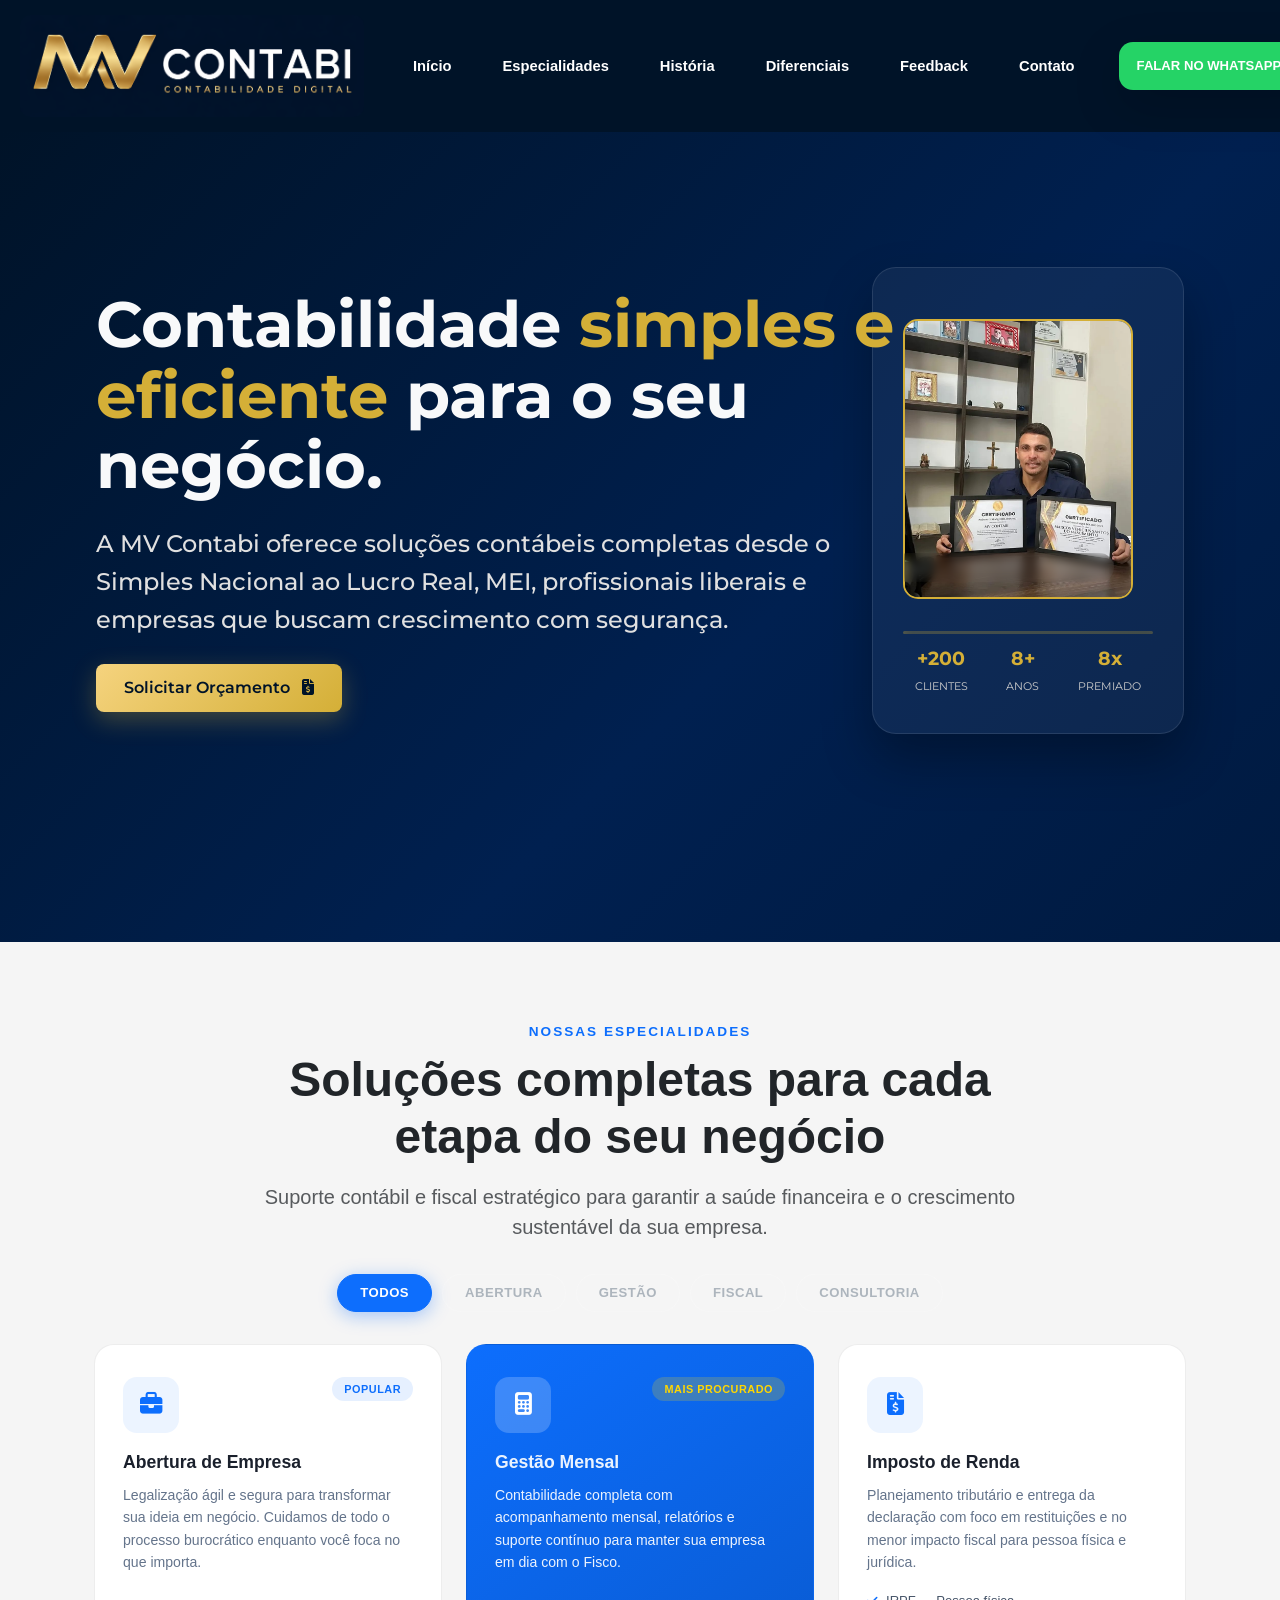
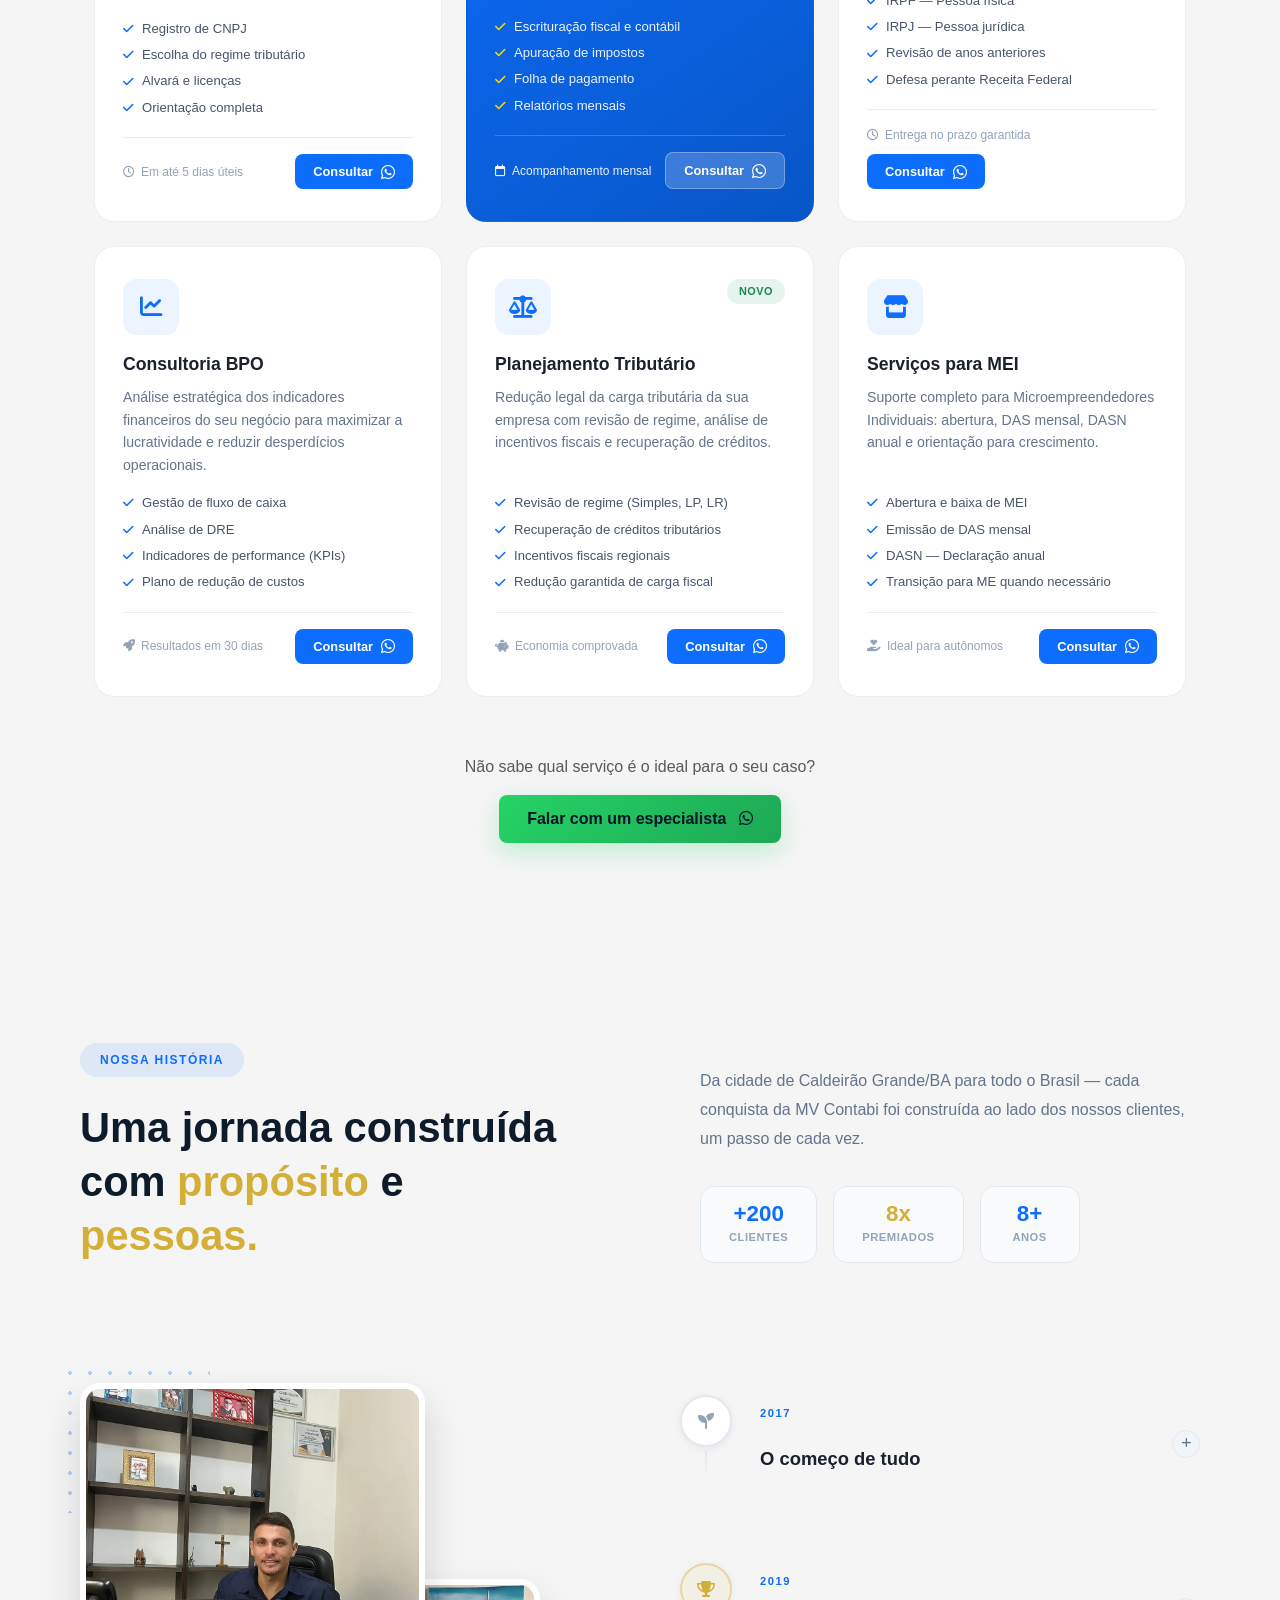
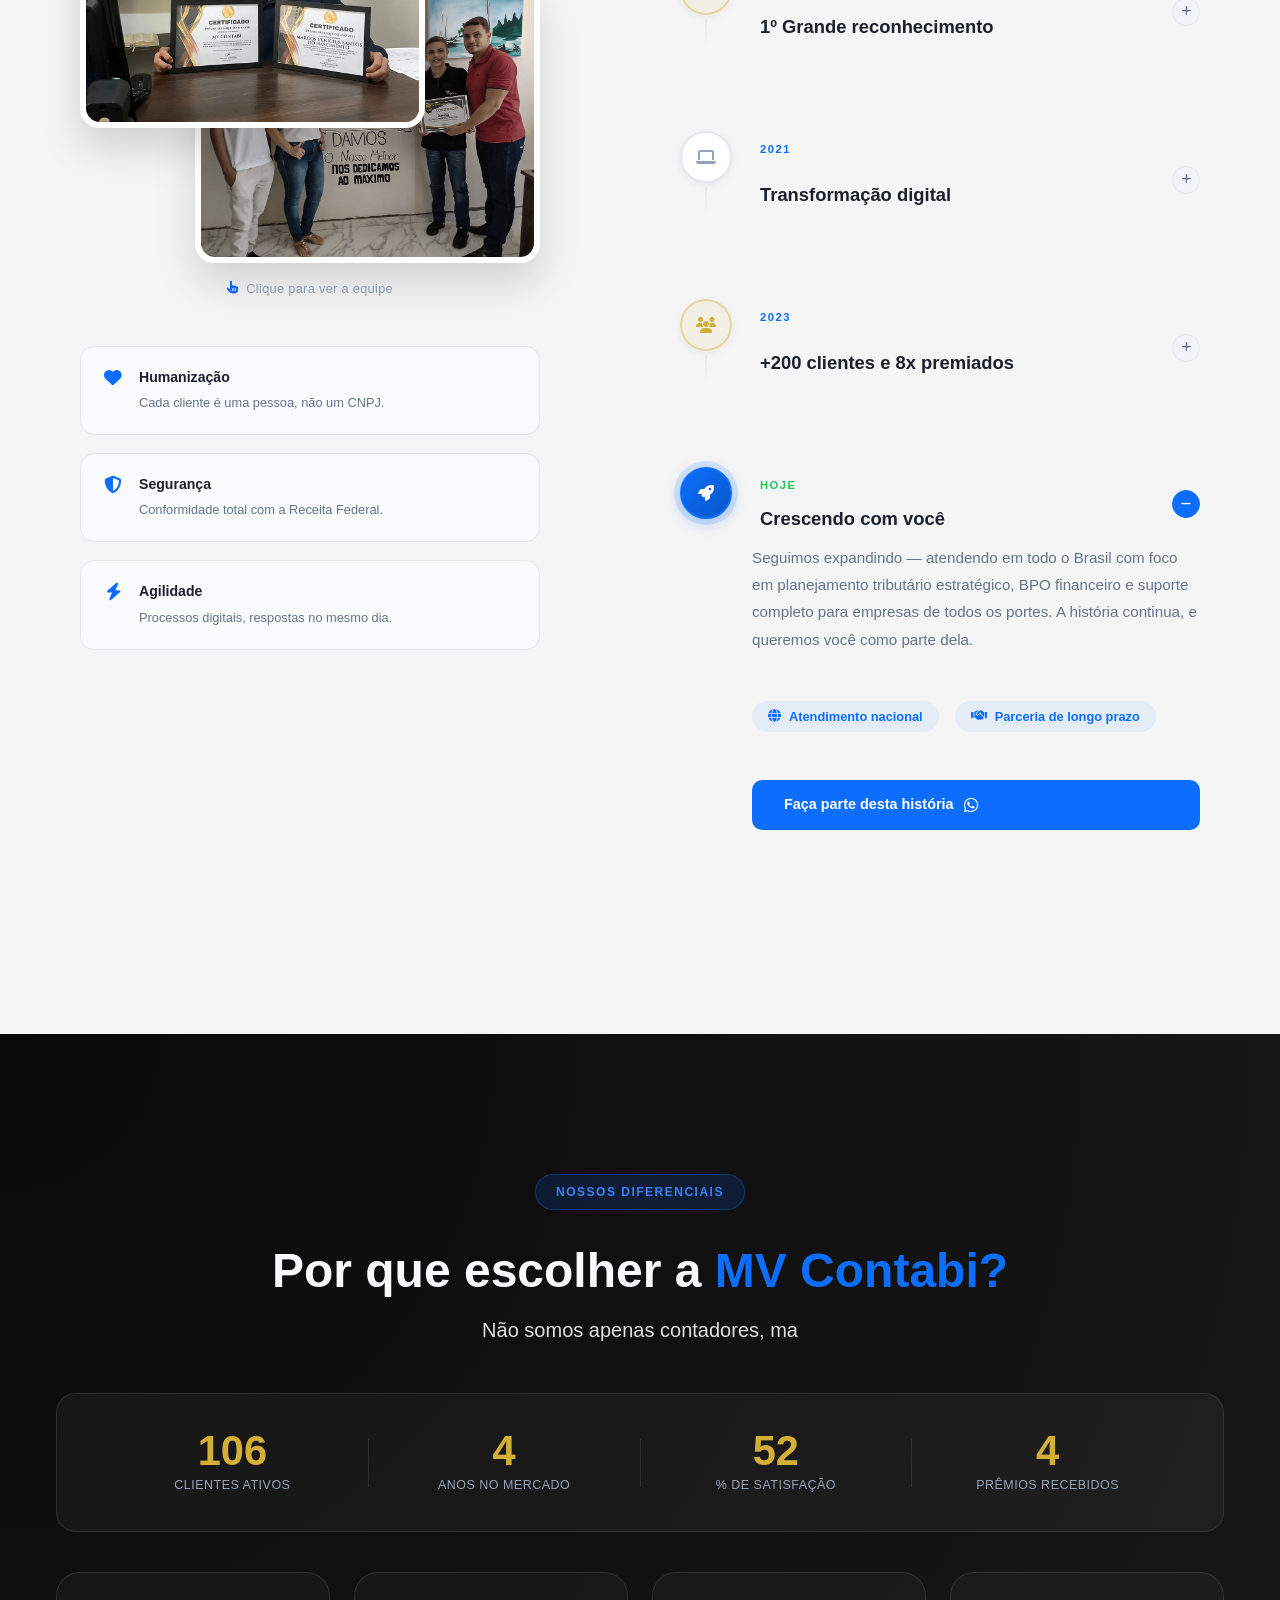
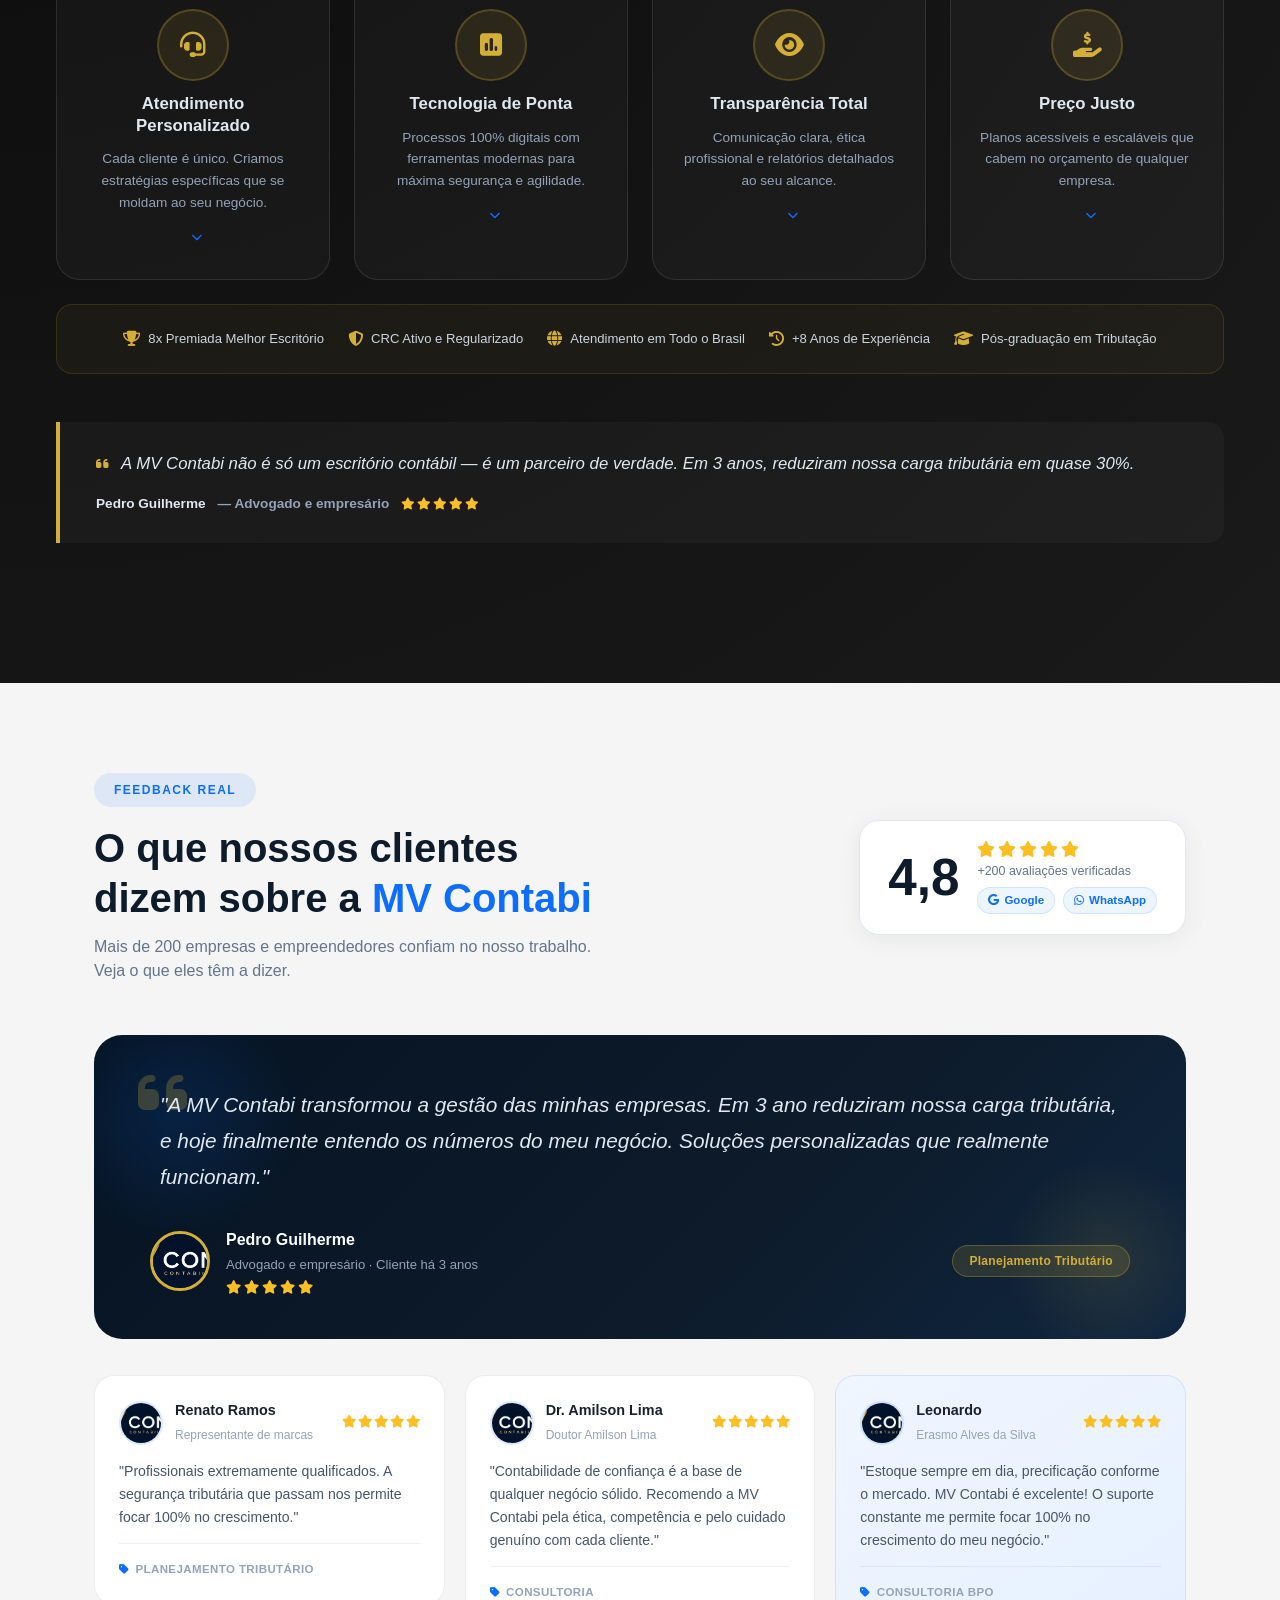
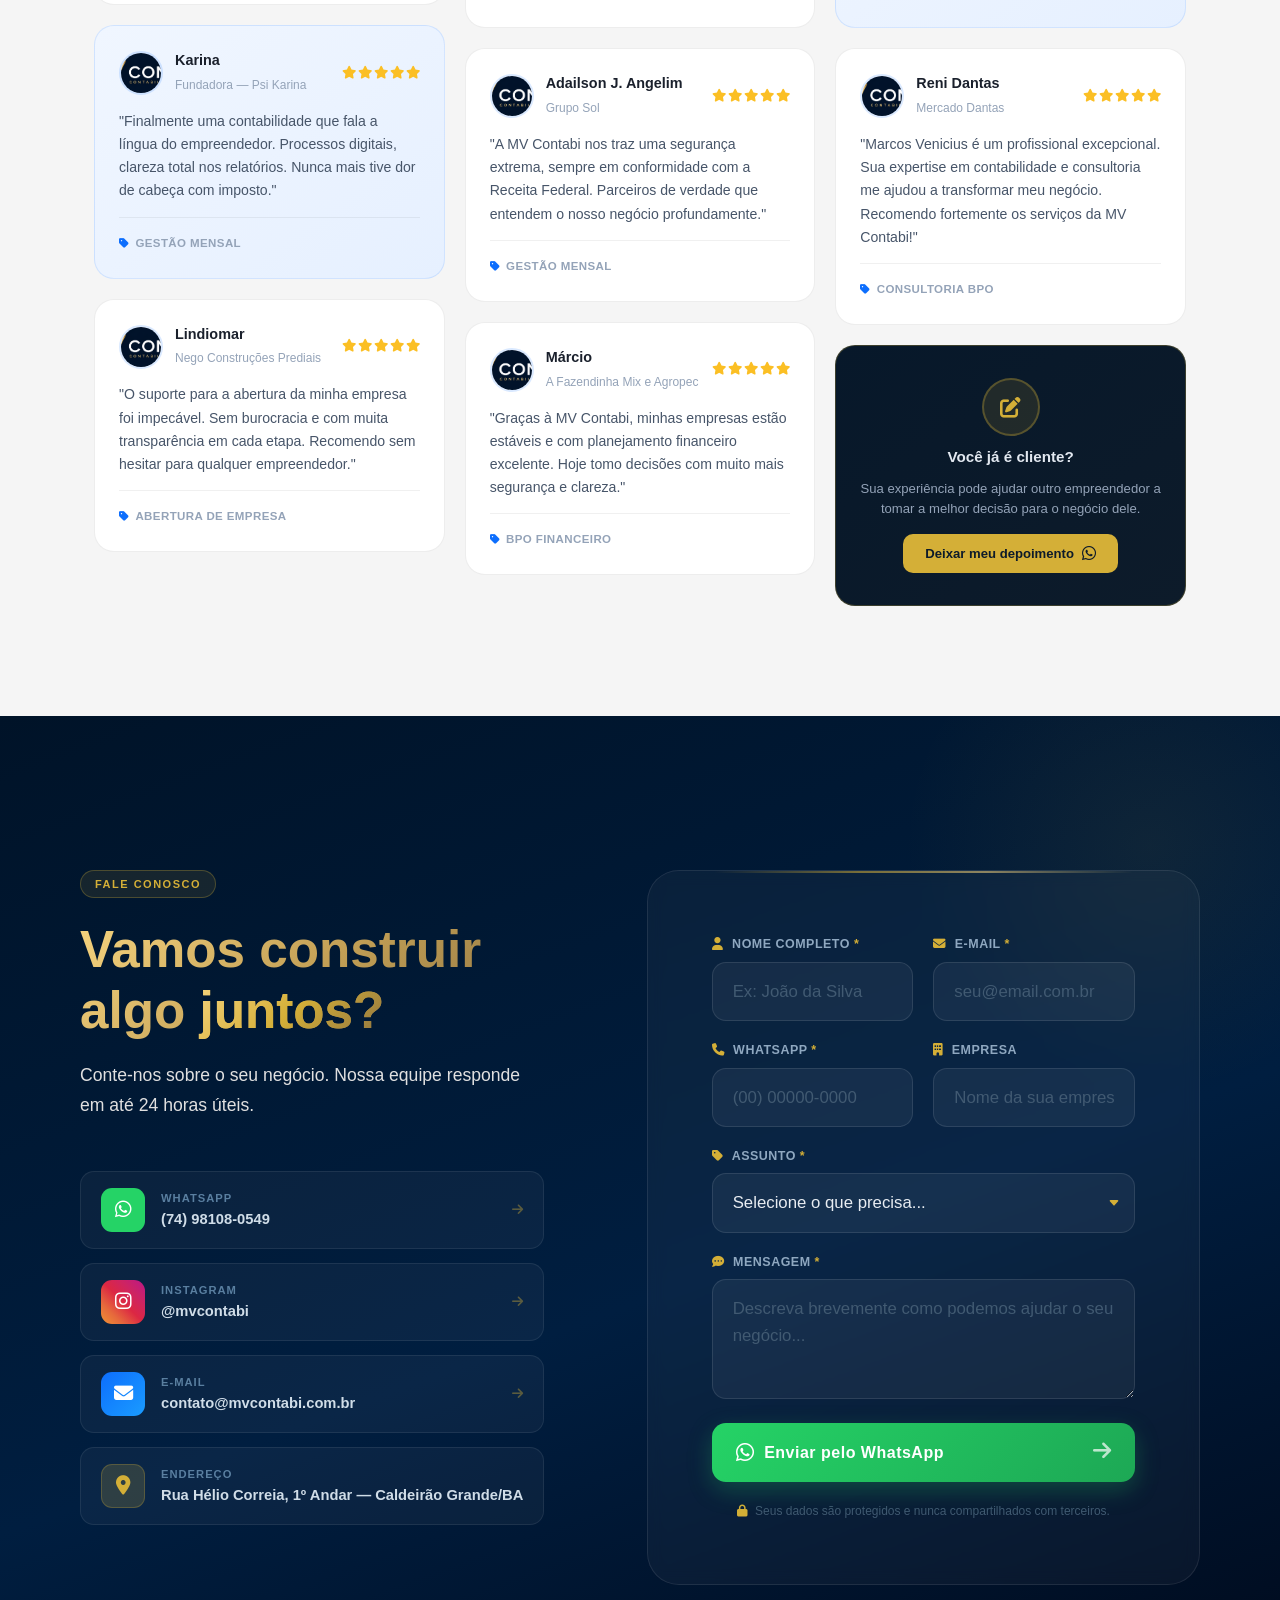
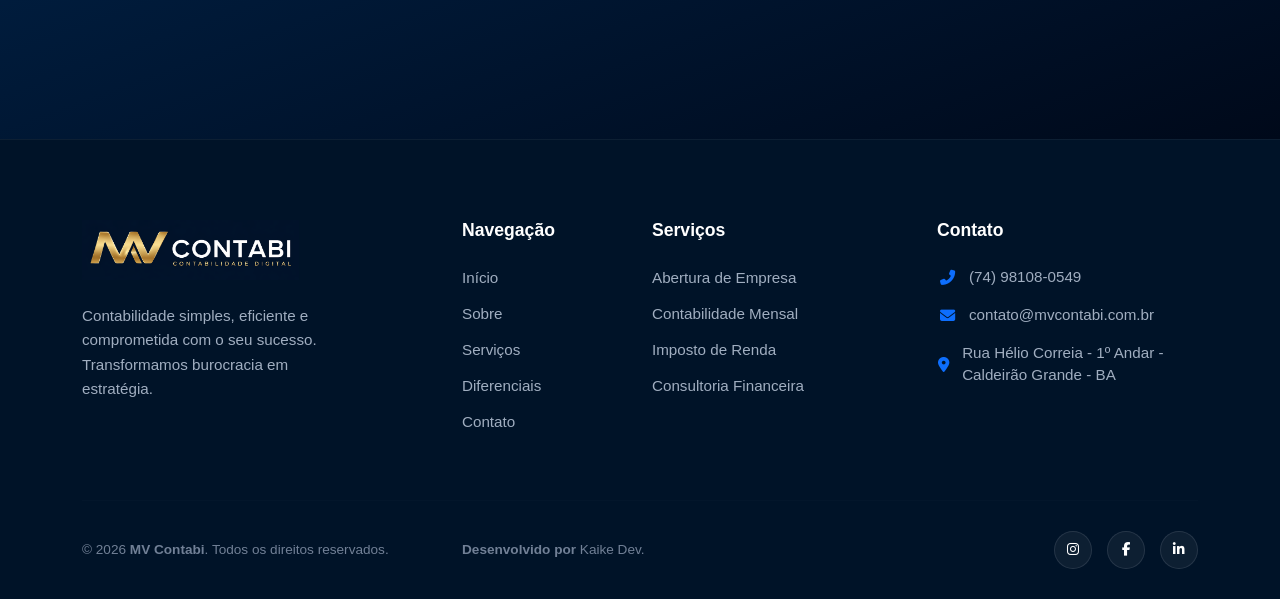
==== commit d530a57c: "Update fmt.Println message from 'Hello' to 'Goodbye'" ====
--- a/index.html
+++ b/index.html
@@ -3,89 +3,54 @@
 <head>
     <meta charset="UTF-8">
     <meta name="viewport" content="width=device-width, initial-scale=1.0">
-    <!-- SEO Primário -->
-<title>MV Contabi | Assessoria e Assistência Contábil em Caldeirão Grande</title>
-
-<!-- Descrição focada no comércio e serviços locais -->
-<meta name="description" content="A MV Contabi é o seu escritório de contabilidade em Caldeirão Grande e região. Especialistas em abertura de empresas, impostos e assessoria para o comércio local.">
-
-<!-- Palavras-chave regionalizadas -->
-<meta name="keywords" content="contabilidade em Caldeirão Grande, contador Caldeirão Grande, escritório de contabilidade Bahia, consultoria empresarial, contador em Jacobina, contabilidade região">
-<meta name="title" content="MV Contabi | Assessoria Contábil Consultiva e Digital">
-<meta name="description" content="Transforme a gestão da sua empresa com a MV Contabi. Abertura de empresas, BPO Financeiro, assessoria fiscal, trabalhista e contabilidade humanizada.">
-<meta name="keywords" content="contabilidade, contador, assessoria contábil, abertura de empresa, contabilidade digital, BPO financeiro, gestão fiscal, MV Contabi">
-<meta name="robots" content="index, follow">
-<meta http-equiv="Content-Type" content="text/html; charset=utf-8">
-<meta name="language" content="Portuguese">
-
-<!-- Open Graph / WhatsApp / Facebook / LinkedIn -->
-<meta property="og:type" content="website">
-<meta property="og:url" content="https://kaike-js.github.io/MV-CONTABI/">
-<meta property="og:title" content="MV Contabi | Assessoria Contábil Consultiva">
-<meta property="og:description" content="Soluções contábeis inteligentes para o seu negócio crescer com segurança fiscal. Fale com um contador agora.">
-<meta property="og:image" content="https://kaike-js.github.io/MV-CONTABI/assets/og-image.jpg"> <!-- Crie uma imagem 1200x630px com a logo e coloque nesse caminho -->
-
-<!-- Canonical (Evita punição por conteúdo duplicado) -->
-<link rel="canonical" href="https://kaike-js.github.io/MV-CONTABI/">
-
-
-<!-- Descrição chamativa que aparece nos resultados do Google (máx 160 caracteres) -->
-<meta name="description" content="A MV Contabi oferece soluções contábeis inteligentes para o seu negócio. Abertura de empresas, assessoria fiscal, trabalhista e planejamento tributário.">
-
-<!-- Palavras-chave do nicho (O Google usa menos hoje, mas outros buscadores ainda leem) -->
-<meta name="keywords" content="contabilidade, escritório de contabilidade, contador, consultoria empresarial, abertura de empresas, assessoria fiscal">
-
-<!-- Autor do site -->
-<meta name="author" content="MV Contabi">
-
-<!-- Tags para redes sociais (Open Graph) - Deixa o link bonito quando compartilhado no WhatsApp/Instagram -->
-<meta property="og:title" content="MV Contabi | Soluções Contábeis para o seu Negócio">
-<meta property="og:description" content="Conte com uma equipe de especialistas para cuidar da saúde financeira da sua empresa.">
-<meta property="og:image" content="caminho/para/uma/imagem-destaque-do-site.jpg">
-<meta property="og:type" content="website">
-<meta property="og:locale" content="pt_BR">
-
-
+    <title>MV Contabi | Assessoria Contábil Consultiva e Digital</title>
+    <meta name="description" content="A MV Contabi oferece soluções contábeis inteligentes para o seu negócio. Abertura de empresas, assessoria fiscal, trabalhista e planejamento tributário.">
+    <meta name="keywords" content="contabilidade em Caldeirão Grande, contador Caldeirão Grande, escritório de contabilidade Bahia, consultoria empresarial, contador em Jacobina, contabilidade região">
+    <meta name="robots" content="index, follow">
+    <meta name="author" content="MV Contabi">
+    <link rel="canonical" href="https://kaike-js.github.io/MV-CONTABI/">
+
+    <!-- Open Graph -->
+    <meta property="og:type" content="website">
+    <meta property="og:url" content="https://kaike-js.github.io/MV-CONTABI/">
+    <meta property="og:title" content="MV Contabi | Assessoria Contábil Consultiva">
+    <meta property="og:description" content="Soluções contábeis inteligentes para o seu negócio crescer com segurança fiscal. Fale com um contador agora.">
+    <meta property="og:image" content="https://kaike-js.github.io/MV-CONTABI/assets/og-image.jpg">
+    <meta property="og:locale" content="pt_BR">
 
     <link rel="icon" href="assets/mv.jpeg">
     <link href="https://cdn.jsdelivr.net/npm/bootstrap@5.3.3/dist/css/bootstrap.min.css" rel="stylesheet">
     <link rel="stylesheet" href="https://cdnjs.cloudflare.com/ajax/libs/font-awesome/6.5.2/css/all.min.css">
     <link rel="stylesheet" href="style.css">
 
-
     <script type="application/ld+json">
-{
-  "@context": "https://schema.org",
-  "@type": "AccountingService",
-  "name": "MV Contabi",
-  "image": "https://kaike-js.github.io/MV-CONTABI/assets/logo.png", 
-  "telephone": "+55-74-98108-0549",
-  "address": {
-    "@type": "PostalAddress",
-    "addressLocality": "Caldeirão Grande",
-    "addressRegion": "BA",
-    "addressCountry": "BR"
-  },
-  "areaServed": ["Caldeirão Grande", "Jacobina", "Região Piemonte da Diamantina"],
-  "priceRange": "$$"
-}
-</script>
+    {
+      "@context": "https://schema.org",
+      "@type": "AccountingService",
+      "name": "MV Contabi",
+      "image": "https://kaike-js.github.io/MV-CONTABI/assets/logo.png",
+      "telephone": "+55-74-98108-0549",
+      "address": {
+        "@type": "PostalAddress",
+        "addressLocality": "Caldeirão Grande",
+        "addressRegion": "BA",
+        "addressCountry": "BR"
+      },
+      "areaServed": ["Caldeirão Grande", "Jacobina", "Região Piemonte da Diamantina"],
+      "priceRange": "$$"
+    }
+    </script>
 </head>
 <body>
 
-<!-- =========================================
-     NAVBAR
-========================================= -->
 <nav id="sobre" class="navbar navbar-expand-lg navbar-dark sticky-top">
     <div class="container-fluid">
         <a class="navbar-brand logo-container" href="#">
-            <img src="assets/mvcontabi.png" alt="Equipe de contadores da MV Contabi analisando relatórios financeiros" style="border-radius: 10px;">
+            <img src="assets/mvcontabi.png" alt="MV Contabi" style="border-radius: 10px;">
         </a>
-
         <button class="navbar-toggler" type="button" data-bs-toggle="collapse" data-bs-target="#navbarNav">
             <span class="navbar-toggler-icon"></span>
         </button>
-
         <div class="collapse navbar-collapse" id="navbarNav">
             <ul class="navbar-nav ms-auto align-items-center">
                 <li class="nav-item"><a class="nav-link" href="#sobre">Início</a></li>
@@ -104,54 +69,29 @@
     </div>
 </nav>
 
-
-<!-- =========================================
-     HEADER — HERO
-========================================= -->
 <header class="hero">
-
-    <!-- Hero principal: texto + card -->
     <section class="hero-section">
-
-        <!-- Esquerda: copy -->
         <div class="hero-left fade-in">
-            <div class="hero-tag">
-                <span class="hero-tag-dot"></span>
-                Escritório premiado — Caldeirão Grande/BA
-            </div>
-
             <h1 class="display-5 fw-bold text-light mb-4">
                 Contabilidade <em>simples e eficiente</em> para o seu negócio.
             </h1>
-
             <p class="fs-4 mb-4">
                 A MV Contabi oferece soluções contábeis completas desde o Simples Nacional ao Lucro Real, MEI, profissionais liberais e empresas que buscam crescimento com segurança.
             </p>
-
             <div class="hero-actions">
                 <a href="https://wa.me/5574981080549" class="btn-gold" target="_blank">
                     Solicitar Orçamento <i class="fas fa-file-invoice-dollar ms-2"></i>
                 </a>
             </div>
         </div>
-
-        <!-- Direita: card com flip -->
         <div class="hero-right hero-imagem fade-in">
             <div class="hero-card">
                 <div class="mv-card-image-area">
-
-                    <!-- Wrapper 3D flip -->
                     <div class="mv-card-img-wrap">
-
-                        <!-- FRENTE: foto do Marcos Venicius -->
                         <div class="mv-card-face mv-card-front">
                             <img src="assets/venicius.jpeg" alt="Marcos Venicius Contador" class="mv-card-img">
                         </div>
-
-                        <!-- VERSO: perfil profissional redesenhado -->
                         <div class="mv-card-face mv-card-back">
-
-                            <!-- Cabeçalho com avatar + nome -->
                             <div class="mv-back-header">
                                 <img src="assets/venicius.jpeg" alt="Marcos Venicius contador" class="mv-back-avatar">
                                 <div>
@@ -159,10 +99,7 @@
                                     <p class="mv-back-role">Contador &amp; Fundador · CRC/BA</p>
                                 </div>
                             </div>
-
                             <div class="mv-back-divider"></div>
-
-                            <!-- Conquistas e diferenciais -->
                             <ul class="mv-back-items">
                                 <li>
                                     <span class="mv-back-icon"><i class="fa-solid fa-trophy"></i></span>
@@ -170,61 +107,32 @@
                                 </li>
                                 <li>
                                     <span class="mv-back-icon"><i class="fa-solid fa-shield-halved"></i></span>
-                                    <span>Pós em<strong> Tributarista e Gestão social</strong></span>
+                                    <span>Pós em <strong>Tributarista e Gestão social</strong></span>
                                 </li>
                             </ul>
-
                             <div class="mv-back-divider"></div>
-
-                            <!-- Badge de premiação -->
                             <div class="mv-back-badge">
                                 <i class="fa-solid fa-medal"></i>
                                 Em destaque desde 2017
                             </div>
-
-                        </div><!-- /mv-card-back -->
-
-                    </div><!-- /mv-card-img-wrap -->
-
-                    <!-- Linha de scan dourada -->
+                        </div>
+                    </div>
                     <div class="mv-scan-line"></div>
-
-                </div><!-- /mv-card-image-area -->
-
-                <!-- Estatísticas abaixo do card -->
+                </div>
                 <div class="hero-stats">
-                    <div class="stat-mini">
-                        <strong>+200</strong>
-                        <span>Clientes</span>
-                    </div>
-                    <div class="stat-mini">
-                        <strong>8+</strong>
-                        <span>Anos</span>
-                    </div>
-                    <div class="stat-mini">
-                        <strong>8x</strong>
-                        <span>Premiado</span>
-                    </div>
-                </div>
-
-            </div><!-- /hero-card -->
-        </div><!-- /hero-right -->
-
-    </section><!-- /hero-section -->
-
-</header><!-- /header.hero -->
-
-
-<!-- =========================================
-     MAIN — CONTEÚDO PRINCIPAL
-========================================= -->
+                    <div class="stat-mini"><strong>+200</strong><span>Clientes</span></div>
+                    <div class="stat-mini"><strong>8+</strong><span>Anos</span></div>
+                    <div class="stat-mini"><strong>8x</strong><span>Premiado</span></div>
+                </div>
+            </div>
+        </div>
+    </section>
+</header>
+
 <main class="container">
-
-    <!-- ── Serviços ────────────────────────── -->
+    <!-- Serviços -->
     <section id="servicos" class="fade-in delay-1" aria-labelledby="servicos-title">
         <div class="container">
-
-            <!-- Cabeçalho da seção -->
             <div class="row justify-content-center mb-3">
                 <div class="col-lg-9 text-center">
                     <span class="section-subtitle text-primary d-block mb-2">Nossas Especialidades</span>
@@ -232,405 +140,298 @@
                     <p class="lead text-muted">Suporte contábil e fiscal estratégico para garantir a saúde financeira e o crescimento sustentável da sua empresa.</p>
                 </div>
             </div>
-
-            <!-- Filtros interativos -->
-            <div class="servicos-filters" role="tablist" aria-label="Filtrar serviços por categoria">
+            <div class="servicos-filters" role="tablist">
                 <button class="srv-filter-btn active" data-filter="all" role="tab" aria-selected="true">Todos</button>
                 <button class="srv-filter-btn" data-filter="abertura" role="tab" aria-selected="false">Abertura</button>
                 <button class="srv-filter-btn" data-filter="gestao" role="tab" aria-selected="false">Gestão</button>
                 <button class="srv-filter-btn" data-filter="fiscal" role="tab" aria-selected="false">Fiscal</button>
                 <button class="srv-filter-btn" data-filter="consultoria" role="tab" aria-selected="false">Consultoria</button>
             </div>
-
-            <!-- Grid de cards de serviço -->
             <div class="row g-4 servicos-grid mt-1" id="servicosGrid">
-
-                <!-- Card 1 — Abertura de Empresa -->
-                <article class="col-md-6 col-lg-4 fade-in delay-1 srv-item" data-category="abertura" aria-label="Abertura de Empresa">
+                <!-- Cards de serviços (mantidos exatamente como estavam) -->
+                <article class="col-md-6 col-lg-4 fade-in delay-1 srv-item" data-category="abertura">
                     <div class="srv-card" tabindex="0">
                         <div class="srv-card-glow"></div>
                         <div class="srv-card-header">
-                            <div class="srv-icon-wrap">
-                                <i class="fa-solid fa-briefcase" aria-hidden="true"></i>
-                            </div>
+                            <div class="srv-icon-wrap"><i class="fa-solid fa-briefcase"></i></div>
                             <span class="srv-badge">Popular</span>
                         </div>
                         <h3 class="srv-title">Abertura de Empresa</h3>
                         <p class="srv-desc">Legalização ágil e segura para transformar sua ideia em negócio. Cuidamos de todo o processo burocrático enquanto você foca no que importa.</p>
-                        <ul class="srv-features" aria-label="Incluído neste serviço">
-                            <li><i class="fa-solid fa-check" aria-hidden="true"></i> Registro de CNPJ</li>
-                            <li><i class="fa-solid fa-check" aria-hidden="true"></i> Escolha do regime tributário</li>
-                            <li><i class="fa-solid fa-check" aria-hidden="true"></i> Alvará e licenças</li>
-                            <li><i class="fa-solid fa-check" aria-hidden="true"></i> Orientação completa</li>
+                        <ul class="srv-features">
+                            <li><i class="fa-solid fa-check"></i> Registro de CNPJ</li>
+                            <li><i class="fa-solid fa-check"></i> Escolha do regime tributário</li>
+                            <li><i class="fa-solid fa-check"></i> Alvará e licenças</li>
+                            <li><i class="fa-solid fa-check"></i> Orientação completa</li>
                         </ul>
                         <div class="srv-footer">
-                            <span class="srv-prazo"><i class="fa-regular fa-clock" aria-hidden="true"></i> Em até 5 dias úteis</span>
-                            <a href="https://wa.me/5574981080549?text=Ol%C3%A1%2C%20tenho%20interesse%20em%20abrir%20uma%20empresa%20e%20gostaria%20de%20mais%20informa%C3%A7%C3%B5es%20sobre%20este%20servi%C3%A7o."
-                               target="_blank" rel="noopener noreferrer" class="srv-cta" aria-label="Saiba mais sobre Abertura de Empresa via WhatsApp">
-                                Consultar <i class="fa-brands fa-whatsapp" aria-hidden="true"></i>
-                            </a>
-                        </div>
-                    </div>
-                </article>
-
-                <!-- Card 2 — Gestão Mensal -->
-                <article class="col-md-6 col-lg-4 fade-in delay-2 srv-item" data-category="gestao" aria-label="Gestão Mensal">
+                            <span class="srv-prazo"><i class="fa-regular fa-clock"></i> Em até 5 dias úteis</span>
+                            <a href="https://wa.me/5574981080549?text=Ol%C3%A1%2C%20tenho%20interesse%20em%20abrir%20uma%20empresa%20e%20gostaria%20de%20mais%20informa%C3%A7%C3%B5es%20sobre%20este%20servi%C3%A7o." target="_blank" rel="noopener" class="srv-cta">Consultar <i class="fa-brands fa-whatsapp"></i></a>
+                        </div>
+                    </div>
+                </article>
+                <article class="col-md-6 col-lg-4 fade-in delay-2 srv-item" data-category="gestao">
                     <div class="srv-card srv-card--highlight" tabindex="0">
                         <div class="srv-card-glow"></div>
                         <div class="srv-card-header">
-                            <div class="srv-icon-wrap">
-                                <i class="fa-solid fa-calculator" aria-hidden="true"></i>
-                            </div>
+                            <div class="srv-icon-wrap"><i class="fa-solid fa-calculator"></i></div>
                             <span class="srv-badge srv-badge--gold">Mais Procurado</span>
                         </div>
                         <h3 class="srv-title">Gestão Mensal</h3>
                         <p class="srv-desc">Contabilidade completa com acompanhamento mensal, relatórios e suporte contínuo para manter sua empresa em dia com o Fisco.</p>
-                        <ul class="srv-features" aria-label="Incluído neste serviço">
-                            <li><i class="fa-solid fa-check" aria-hidden="true"></i> Escrituração fiscal e contábil</li>
-                            <li><i class="fa-solid fa-check" aria-hidden="true"></i> Apuração de impostos</li>
-                            <li><i class="fa-solid fa-check" aria-hidden="true"></i> Folha de pagamento</li>
-                            <li><i class="fa-solid fa-check" aria-hidden="true"></i> Relatórios mensais</li>
+                        <ul class="srv-features">
+                            <li><i class="fa-solid fa-check"></i> Escrituração fiscal e contábil</li>
+                            <li><i class="fa-solid fa-check"></i> Apuração de impostos</li>
+                            <li><i class="fa-solid fa-check"></i> Folha de pagamento</li>
+                            <li><i class="fa-solid fa-check"></i> Relatórios mensais</li>
                         </ul>
                         <div class="srv-footer">
-                            <span class="srv-prazo"><i class="fa-regular fa-calendar" aria-hidden="true"></i> Acompanhamento mensal</span>
-                            <a href="https://wa.me/5574981080549?text=Ol%C3%A1%2C%20gostaria%20de%20saber%20mais%20sobre%20a%20Gest%C3%A3o%20Mensal%20e%20como%20funciona%20a%20contabilidade%20para%20minha%20empresa."
-                               target="_blank" rel="noopener noreferrer" class="srv-cta" aria-label="Saiba mais sobre Gestão Mensal via WhatsApp">
-                                Consultar <i class="fa-brands fa-whatsapp" aria-hidden="true"></i>
-                            </a>
-                        </div>
-                    </div>
-                </article>
-
-                <!-- Card 3 — Imposto de Renda -->
-                <article class="col-md-6 col-lg-4 fade-in delay-3 srv-item" data-category="fiscal" aria-label="Imposto de Renda">
+                            <span class="srv-prazo"><i class="fa-regular fa-calendar"></i> Acompanhamento mensal</span>
+                            <a href="https://wa.me/5574981080549?text=Ol%C3%A1%2C%20gostaria%20de%20saber%20mais%20sobre%20a%20Gest%C3%A3o%20Mensal%20e%20como%20funciona%20a%20contabilidade%20para%20minha%20empresa." target="_blank" rel="noopener" class="srv-cta">Consultar <i class="fa-brands fa-whatsapp"></i></a>
+                        </div>
+                    </div>
+                </article>
+                <article class="col-md-6 col-lg-4 fade-in delay-3 srv-item" data-category="fiscal">
                     <div class="srv-card" tabindex="0">
                         <div class="srv-card-glow"></div>
                         <div class="srv-card-header">
-                            <div class="srv-icon-wrap">
-                                <i class="fa-solid fa-file-invoice-dollar" aria-hidden="true"></i>
-                            </div>
+                            <div class="srv-icon-wrap"><i class="fa-solid fa-file-invoice-dollar"></i></div>
                         </div>
                         <h3 class="srv-title">Imposto de Renda</h3>
                         <p class="srv-desc">Planejamento tributário e entrega da declaração com foco em restituições e no menor impacto fiscal para pessoa física e jurídica.</p>
-                        <ul class="srv-features" aria-label="Incluído neste serviço">
-                            <li><i class="fa-solid fa-check" aria-hidden="true"></i> IRPF — Pessoa física</li>
-                            <li><i class="fa-solid fa-check" aria-hidden="true"></i> IRPJ — Pessoa jurídica</li>
-                            <li><i class="fa-solid fa-check" aria-hidden="true"></i> Revisão de anos anteriores</li>
-                            <li><i class="fa-solid fa-check" aria-hidden="true"></i> Defesa perante Receita Federal</li>
+                        <ul class="srv-features">
+                            <li><i class="fa-solid fa-check"></i> IRPF — Pessoa física</li>
+                            <li><i class="fa-solid fa-check"></i> IRPJ — Pessoa jurídica</li>
+                            <li><i class="fa-solid fa-check"></i> Revisão de anos anteriores</li>
+                            <li><i class="fa-solid fa-check"></i> Defesa perante Receita Federal</li>
                         </ul>
                         <div class="srv-footer">
-                            <span class="srv-prazo"><i class="fa-regular fa-clock" aria-hidden="true"></i> Entrega no prazo garantida</span>
-                            <a href="https://wa.me/5574981080549?text=Ol%C3%A1%2C%20preciso%20de%20ajuda%20com%20meu%20Imposto%20de%20Renda%20e%20gostaria%20de%20um%20or%C3%A7amento."
-                               target="_blank" rel="noopener noreferrer" class="srv-cta" aria-label="Saiba mais sobre Imposto de Renda via WhatsApp">
-                                Consultar <i class="fa-brands fa-whatsapp" aria-hidden="true"></i>
-                            </a>
-                        </div>
-                    </div>
-                </article>
-
-                <!-- Card 4 — Consultoria BPO -->
-                <article class="col-md-6 col-lg-4 fade-in delay-1 srv-item" data-category="consultoria" aria-label="Consultoria BPO Financeiro">
+                            <span class="srv-prazo"><i class="fa-regular fa-clock"></i> Entrega no prazo garantida</span>
+                            <a href="https://wa.me/5574981080549?text=Ol%C3%A1%2C%20preciso%20de%20ajuda%20com%20meu%20Imposto%20de%20Renda%20e%20gostaria%20de%20um%20or%C3%A7amento." target="_blank" rel="noopener" class="srv-cta">Consultar <i class="fa-brands fa-whatsapp"></i></a>
+                        </div>
+                    </div>
+                </article>
+                <article class="col-md-6 col-lg-4 fade-in delay-1 srv-item" data-category="consultoria">
                     <div class="srv-card" tabindex="0">
                         <div class="srv-card-glow"></div>
                         <div class="srv-card-header">
-                            <div class="srv-icon-wrap">
-                                <i class="fa-solid fa-chart-line" aria-hidden="true"></i>
-                            </div>
+                            <div class="srv-icon-wrap"><i class="fa-solid fa-chart-line"></i></div>
                         </div>
                         <h3 class="srv-title">Consultoria BPO</h3>
                         <p class="srv-desc">Análise estratégica dos indicadores financeiros do seu negócio para maximizar a lucratividade e reduzir desperdícios operacionais.</p>
-                        <ul class="srv-features" aria-label="Incluído neste serviço">
-                            <li><i class="fa-solid fa-check" aria-hidden="true"></i> Gestão de fluxo de caixa</li>
-                            <li><i class="fa-solid fa-check" aria-hidden="true"></i> Análise de DRE</li>
-                            <li><i class="fa-solid fa-check" aria-hidden="true"></i> Indicadores de performance (KPIs)</li>
-                            <li><i class="fa-solid fa-check" aria-hidden="true"></i> Plano de redução de custos</li>
+                        <ul class="srv-features">
+                            <li><i class="fa-solid fa-check"></i> Gestão de fluxo de caixa</li>
+                            <li><i class="fa-solid fa-check"></i> Análise de DRE</li>
+                            <li><i class="fa-solid fa-check"></i> Indicadores de performance (KPIs)</li>
+                            <li><i class="fa-solid fa-check"></i> Plano de redução de custos</li>
                         </ul>
                         <div class="srv-footer">
-                            <span class="srv-prazo"><i class="fa-solid fa-rocket" aria-hidden="true"></i> Resultados em 30 dias</span>
-                            <a href="https://wa.me/5574981080549?text=Ol%C3%A1%2C%20tenho%20interesse%20na%20Consultoria%20BPO%20e%20gostaria%20de%20entender%20como%20pode%20ajudar%20meu%20neg%C3%B3cio."
-                               target="_blank" rel="noopener noreferrer" class="srv-cta" aria-label="Saiba mais sobre Consultoria BPO via WhatsApp">
-                                Consultar <i class="fa-brands fa-whatsapp" aria-hidden="true"></i>
-                            </a>
-                        </div>
-                    </div>
-                </article>
-
-                <!-- Card 5 — Planejamento Tributário -->
-                <article class="col-md-6 col-lg-4 fade-in delay-2 srv-item" data-category="fiscal" aria-label="Planejamento Tributário">
+                            <span class="srv-prazo"><i class="fa-solid fa-rocket"></i> Resultados em 30 dias</span>
+                            <a href="https://wa.me/5574981080549?text=Ol%C3%A1%2C%20tenho%20interesse%20na%20Consultoria%20BPO%20e%20gostaria%20de%20entender%20como%20pode%20ajudar%20meu%20neg%C3%B3cio." target="_blank" rel="noopener" class="srv-cta">Consultar <i class="fa-brands fa-whatsapp"></i></a>
+                        </div>
+                    </div>
+                </article>
+                <article class="col-md-6 col-lg-4 fade-in delay-2 srv-item" data-category="fiscal">
                     <div class="srv-card" tabindex="0">
                         <div class="srv-card-glow"></div>
                         <div class="srv-card-header">
-                            <div class="srv-icon-wrap">
-                                <i class="fa-solid fa-scale-balanced" aria-hidden="true"></i>
-                            </div>
+                            <div class="srv-icon-wrap"><i class="fa-solid fa-scale-balanced"></i></div>
                             <span class="srv-badge srv-badge--new">Novo</span>
                         </div>
                         <h3 class="srv-title">Planejamento Tributário</h3>
                         <p class="srv-desc">Redução legal da carga tributária da sua empresa com revisão de regime, análise de incentivos fiscais e recuperação de créditos.</p>
-                        <ul class="srv-features" aria-label="Incluído neste serviço">
-                            <li><i class="fa-solid fa-check" aria-hidden="true"></i> Revisão de regime (Simples, LP, LR)</li>
-                            <li><i class="fa-solid fa-check" aria-hidden="true"></i> Recuperação de créditos tributários</li>
-                            <li><i class="fa-solid fa-check" aria-hidden="true"></i> Incentivos fiscais regionais</li>
-                            <li><i class="fa-solid fa-check" aria-hidden="true"></i> Redução garantida de carga fiscal</li>
+                        <ul class="srv-features">
+                            <li><i class="fa-solid fa-check"></i> Revisão de regime (Simples, LP, LR)</li>
+                            <li><i class="fa-solid fa-check"></i> Recuperação de créditos tributários</li>
+                            <li><i class="fa-solid fa-check"></i> Incentivos fiscais regionais</li>
+                            <li><i class="fa-solid fa-check"></i> Redução garantida de carga fiscal</li>
                         </ul>
                         <div class="srv-footer">
-                            <span class="srv-prazo"><i class="fa-solid fa-piggy-bank" aria-hidden="true"></i> Economia comprovada</span>
-                            <a href="https://wa.me/5574981080549?text=Ol%C3%A1%2C%20gostaria%20de%20mais%20informa%C3%A7%C3%B5es%20sobre%20Planejamento%20Tribut%C3%A1rio%20para%20minha%20empresa."
-                               target="_blank" rel="noopener noreferrer" class="srv-cta" aria-label="Saiba mais sobre Planejamento Tributário via WhatsApp">
-                                Consultar <i class="fa-brands fa-whatsapp" aria-hidden="true"></i>
-                            </a>
-                        </div>
-                    </div>
-                </article>
-
-                <!-- Card 6 — MEI -->
-                <article class="col-md-6 col-lg-4 fade-in delay-3 srv-item" data-category="gestao abertura" aria-label="Serviços para MEI">
+                            <span class="srv-prazo"><i class="fa-solid fa-piggy-bank"></i> Economia comprovada</span>
+                            <a href="https://wa.me/5574981080549?text=Ol%C3%A1%2C%20gostaria%20de%20mais%20informa%C3%A7%C3%B5es%20sobre%20Planejamento%20Tribut%C3%A1rio%20para%20minha%20empresa." target="_blank" rel="noopener" class="srv-cta">Consultar <i class="fa-brands fa-whatsapp"></i></a>
+                        </div>
+                    </div>
+                </article>
+                <article class="col-md-6 col-lg-4 fade-in delay-3 srv-item" data-category="gestao abertura">
                     <div class="srv-card" tabindex="0">
                         <div class="srv-card-glow"></div>
                         <div class="srv-card-header">
-                            <div class="srv-icon-wrap">
-                                <i class="fa-solid fa-store" aria-hidden="true"></i>
-                            </div>
+                            <div class="srv-icon-wrap"><i class="fa-solid fa-store"></i></div>
                         </div>
                         <h3 class="srv-title">Serviços para MEI</h3>
                         <p class="srv-desc">Suporte completo para Microempreendedores Individuais: abertura, DAS mensal, DASN anual e orientação para crescimento.</p>
-                        <ul class="srv-features" aria-label="Incluído neste serviço">
-                            <li><i class="fa-solid fa-check" aria-hidden="true"></i> Abertura e baixa de MEI</li>
-                            <li><i class="fa-solid fa-check" aria-hidden="true"></i> Emissão de DAS mensal</li>
-                            <li><i class="fa-solid fa-check" aria-hidden="true"></i> DASN — Declaração anual</li>
-                            <li><i class="fa-solid fa-check" aria-hidden="true"></i> Transição para ME quando necessário</li>
+                        <ul class="srv-features">
+                            <li><i class="fa-solid fa-check"></i> Abertura e baixa de MEI</li>
+                            <li><i class="fa-solid fa-check"></i> Emissão de DAS mensal</li>
+                            <li><i class="fa-solid fa-check"></i> DASN — Declaração anual</li>
+                            <li><i class="fa-solid fa-check"></i> Transição para ME quando necessário</li>
                         </ul>
                         <div class="srv-footer">
-                            <span class="srv-prazo"><i class="fa-solid fa-hand-holding-heart" aria-hidden="true"></i> Ideal para autônomos</span>
-                            <a href="https://wa.me/5574981080549?text=Ol%C3%A1%2C%20sou%20MEI%20e%20gostaria%20de%20mais%20informa%C3%A7%C3%B5es%20sobre%20os%20servi%C3%A7os%20dispon%C3%ADveis."
-                               target="_blank" rel="noopener noreferrer" class="srv-cta" aria-label="Saiba mais sobre Serviços para MEI via WhatsApp">
-                                Consultar <i class="fa-brands fa-whatsapp" aria-hidden="true"></i>
-                            </a>
-                        </div>
-                    </div>
-                </article>
-
-            </div><!-- /row -->
-
-            <!-- CTA central -->
+                            <span class="srv-prazo"><i class="fa-solid fa-hand-holding-heart"></i> Ideal para autônomos</span>
+                            <a href="https://wa.me/5574981080549?text=Ol%C3%A1%2C%20sou%20MEI%20e%20gostaria%20de%20mais%20informa%C3%A7%C3%B5es%20sobre%20os%20servi%C3%A7os%20dispon%C3%ADveis." target="_blank" rel="noopener" class="srv-cta">Consultar <i class="fa-brands fa-whatsapp"></i></a>
+                        </div>
+                    </div>
+                </article>
+            </div>
             <div class="servicos-cta-wrap text-center mt-5">
                 <p class="text-muted mb-3">Não sabe qual serviço é o ideal para o seu caso?</p>
-                <a href="https://wa.me/5574981080549?text=Ol%C3%A1%2C%20gostaria%20de%20uma%20orienta%C3%A7%C3%A3o%20gratuita%20sobre%20qual%20servi%C3%A7o%20contábil%20é%20ideal%20para%20minha%20situação."
-                   target="_blank" rel="noopener noreferrer" class="btn-gold" aria-label="Falar com especialista no WhatsApp">
-                    Falar com um especialista <i class="fa-brands fa-whatsapp ms-2" aria-hidden="true"></i>
-                </a>
-            </div>
-
-        </div>
-    </section><br><br><br><br><br><br>
-
-
-    <!-- ══════════════════════════════════════
-         NOSSA HISTÓRIA — Timeline Expandível
-    ══════════════════════════════════════ -->
+                <a href="https://wa.me/5574981080549?text=Ol%C3%A1%2C%20gostaria%20de%20uma%20orienta%C3%A7%C3%A3o%20gratuita%20sobre%20qual%20servi%C3%A7o%20contábil%20é%20ideal%20para%20minha%20situação." target="_blank" rel="noopener" class="btn-gold">Falar com um especialista <i class="fa-brands fa-whatsapp ms-2"></i></a>
+            </div>
+        </div>
+    </section>
+
+    <!-- História -->
     <section id="time" class="fade-in hist-section" aria-labelledby="hist-title">
         <div class="container">
-
-            <!-- Cabeçalho bipartido -->
             <div class="hist-header">
                 <div class="hist-header-left">
                     <span class="about-badge">Nossa História</span>
-                    <h2 id="hist-title">
-                        Uma jornada construída<br>
-                        com <span class="hist-title-gold">propósito</span> e <span class="hist-title-gold">pessoas.</span>
-                    </h2>
+                    <h2 id="hist-title">Uma jornada construída<br>com <span class="hist-title-gold">propósito</span> e <span class="hist-title-gold">pessoas.</span></h2>
                 </div>
                 <div class="hist-header-right">
                     <p>Da cidade de Caldeirão Grande/BA para todo o Brasil — cada conquista da MV Contabi foi construída ao lado dos nossos clientes, um passo de cada vez.</p>
-                    <div class="hist-header-chips" aria-label="Conquistas em números">
-                        <div class="hist-chip">
-                            <strong>+200</strong><span>Clientes</span>
-                        </div>
-                        <div class="hist-chip hist-chip--gold">
-                            <strong>8x</strong><span>Premiados</span>
-                        </div>
-                        <div class="hist-chip">
-                            <strong>8+</strong><span>Anos</span>
-                        </div>
-                    </div>
-                </div>
-            </div>
-
-            <!-- Corpo: foto sticky à esq + timeline à dir -->
+                    <div class="hist-header-chips">
+                        <div class="hist-chip"><strong>+200</strong><span>Clientes</span></div>
+                        <div class="hist-chip hist-chip--gold"><strong>8x</strong><span>Premiados</span></div>
+                        <div class="hist-chip"><strong>8+</strong><span>Anos</span></div>
+                    </div>
+                </div>
+            </div>
             <div class="hist-body">
-
-                <!-- Coluna esquerda — foto com identidade visual -->
-                <aside class="hist-aside" aria-label="Fotos da equipe">
+                <aside class="hist-aside">
                     <div class="hist-photo-card">
-                        <div class="image-stack" id="photoStack" onclick="toggleStack()" role="button" tabindex="0"
-                             aria-label="Clique para ver o time — MV Contabi">
+                        <div class="image-stack" id="photoStack" onclick="toggleStack()" role="button" tabindex="0" aria-label="Clique para ver o time — MV Contabi">
                             <img src="assets/venicius.jpeg" alt="Marcos Venicius Santos do Nascimento — Fundador e contador da MV Contabi" class="stack-img img-1">
-                            <img src="assets/mv1.jpeg"      alt="Equipe MV Contabi recebendo premiação" class="stack-img img-2">
-                        </div>
-                        <span class="hist-photo-hint" aria-hidden="true">
-                            <i class="fa-solid fa-hand-pointer"></i> Clique para ver a equipe
-                        </span>
-                    </div>
-
-                    <!-- Valores da empresa -->
-                    <div class="hist-valores" aria-label="Valores da MV Contabi">
+                            <img src="assets/mv1.jpeg" alt="Equipe MV Contabi recebendo premiação" class="stack-img img-2">
+                        </div>
+                        <span class="hist-photo-hint"><i class="fa-solid fa-hand-pointer"></i> Clique para ver a equipe</span>
+                    </div>
+                    <div class="hist-valores">
                         <div class="hist-valor-item">
-                            <i class="fa-solid fa-heart" aria-hidden="true"></i>
+                            <i class="fa-solid fa-heart"></i>
                             <div><strong>Humanização</strong><span>Cada cliente é uma pessoa, não um CNPJ.</span></div>
                         </div>
                         <div class="hist-valor-item">
-                            <i class="fa-solid fa-shield-halved" aria-hidden="true"></i>
+                            <i class="fa-solid fa-shield-halved"></i>
                             <div><strong>Segurança</strong><span>Conformidade total com a Receita Federal.</span></div>
                         </div>
                         <div class="hist-valor-item">
-                            <i class="fa-solid fa-bolt" aria-hidden="true"></i>
+                            <i class="fa-solid fa-bolt"></i>
                             <div><strong>Agilidade</strong><span>Processos digitais, respostas no mesmo dia.</span></div>
                         </div>
                     </div>
                 </aside>
-
-                <!-- Coluna direita — timeline com milestones clicáveis -->
                 <div class="hist-timeline-wrap">
-                    <ol class="hist-tl" aria-label="Linha do tempo da MV Contabi">
-
-                        <!-- 2017 -->
+                    <ol class="hist-tl">
                         <li class="hist-tl-item" data-open="false">
                             <button class="hist-tl-btn" aria-expanded="false" aria-controls="hist-tl-body-1">
                                 <div class="hist-tl-dot-wrap">
-                                    <div class="hist-tl-dot">
-                                        <i class="fa-solid fa-seedling" aria-hidden="true"></i>
-                                    </div>
-                                    <div class="hist-tl-vline" aria-hidden="true"></div>
+                                    <div class="hist-tl-dot"><i class="fa-solid fa-seedling"></i></div>
+                                    <div class="hist-tl-vline"></div>
                                 </div>
                                 <div class="hist-tl-summary">
                                     <time class="hist-tl-ano" datetime="2017">2017</time>
                                     <h3 class="hist-tl-titulo">O começo de tudo</h3>
-                                    <span class="hist-tl-toggle-icon" aria-hidden="true"><i class="fa-solid fa-plus"></i></span>
+                                    <span class="hist-tl-toggle-icon"><i class="fa-solid fa-plus"></i></span>
                                 </div>
                             </button>
-                            <div class="hist-tl-body" id="hist-tl-body-1" role="region" aria-label="Detalhes 2017">
+                            <div class="hist-tl-body" id="hist-tl-body-1">
                                 <p>Marcos Venicius fundou a MV Contabi em Caldeirão Grande/BA com a missão de oferecer uma contabilidade humanizada — próxima do empreendedor local e sem toda a burocracia que assusta quem está começando.</p>
                                 <div class="hist-tl-tags">
-                                    <span><i class="fa-solid fa-map-pin" aria-hidden="true"></i> Caldeirão Grande, BA</span>
-                                    <span><i class="fa-solid fa-user" aria-hidden="true"></i> Fundação da empresa</span>
+                                    <span><i class="fa-solid fa-map-pin"></i> Caldeirão Grande, BA</span>
+                                    <span><i class="fa-solid fa-user"></i> Fundação da empresa</span>
                                 </div>
                             </div>
                         </li>
-
-                        <!-- 2019 -->
                         <li class="hist-tl-item" data-open="false">
                             <button class="hist-tl-btn" aria-expanded="false" aria-controls="hist-tl-body-2">
                                 <div class="hist-tl-dot-wrap">
-                                    <div class="hist-tl-dot hist-tl-dot--gold">
-                                        <i class="fa-solid fa-trophy" aria-hidden="true"></i>
-                                    </div>
-                                    <div class="hist-tl-vline" aria-hidden="true"></div>
+                                    <div class="hist-tl-dot hist-tl-dot--gold"><i class="fa-solid fa-trophy"></i></div>
+                                    <div class="hist-tl-vline"></div>
                                 </div>
                                 <div class="hist-tl-summary">
                                     <time class="hist-tl-ano" datetime="2019">2019</time>
                                     <h3 class="hist-tl-titulo">1º Grande reconhecimento</h3>
-                                    <span class="hist-tl-toggle-icon" aria-hidden="true"><i class="fa-solid fa-plus"></i></span>
+                                    <span class="hist-tl-toggle-icon"><i class="fa-solid fa-plus"></i></span>
                                 </div>
                             </button>
-                            <div class="hist-tl-body" id="hist-tl-body-2" role="region" aria-label="Detalhes 2019">
+                            <div class="hist-tl-body" id="hist-tl-body-2">
                                 <p>Fomos reconhecidos como <strong>Melhor Escritório de Contabilidade</strong> na pesquisa de satisfação regional — o primeiro de uma série de prêmios que confirmaram nosso compromisso com a excelência.</p>
                                 <div class="hist-tl-tags">
-                                    <span class="hist-tl-tag--gold"><i class="fa-solid fa-medal" aria-hidden="true"></i> 1º Prêmio Destaque do Ano</span>
-                                    <span><i class="fa-solid fa-star" aria-hidden="true"></i> Melhor Escritório Regional</span>
+                                    <span class="hist-tl-tag--gold"><i class="fa-solid fa-medal"></i> 1º Prêmio Destaque do Ano</span>
+                                    <span><i class="fa-solid fa-star"></i> Melhor Escritório Regional</span>
                                 </div>
                             </div>
                         </li>
-
-                        <!-- 2021 -->
                         <li class="hist-tl-item" data-open="false">
                             <button class="hist-tl-btn" aria-expanded="false" aria-controls="hist-tl-body-3">
                                 <div class="hist-tl-dot-wrap">
-                                    <div class="hist-tl-dot">
-                                        <i class="fa-solid fa-laptop" aria-hidden="true"></i>
-                                    </div>
-                                    <div class="hist-tl-vline" aria-hidden="true"></div>
+                                    <div class="hist-tl-dot"><i class="fa-solid fa-laptop"></i></div>
+                                    <div class="hist-tl-vline"></div>
                                 </div>
                                 <div class="hist-tl-summary">
                                     <time class="hist-tl-ano" datetime="2021">2021</time>
                                     <h3 class="hist-tl-titulo">Transformação digital</h3>
-                                    <span class="hist-tl-toggle-icon" aria-hidden="true"><i class="fa-solid fa-plus"></i></span>
+                                    <span class="hist-tl-toggle-icon"><i class="fa-solid fa-plus"></i></span>
                                 </div>
                             </button>
-                            <div class="hist-tl-body" id="hist-tl-body-3" role="region" aria-label="Detalhes 2021">
+                            <div class="hist-tl-body" id="hist-tl-body-3">
                                 <p>Modernizamos 100% dos nossos processos, migrando para plataformas digitais de ponta. Resultado: mais agilidade, segurança e transparência — e nossos clientes podendo acompanhar tudo em tempo real.</p>
                                 <div class="hist-tl-tags">
-                                    <span><i class="fa-solid fa-cloud" aria-hidden="true"></i> Contabilidade 100% digital</span>
-                                    <span><i class="fa-solid fa-lock" aria-hidden="true"></i> Documentos na nuvem</span>
+                                    <span><i class="fa-solid fa-cloud"></i> Contabilidade 100% digital</span>
+                                    <span><i class="fa-solid fa-lock"></i> Documentos na nuvem</span>
                                 </div>
                             </div>
                         </li>
-
-                        <!-- 2023 -->
                         <li class="hist-tl-item" data-open="false">
                             <button class="hist-tl-btn" aria-expanded="false" aria-controls="hist-tl-body-4">
                                 <div class="hist-tl-dot-wrap">
-                                    <div class="hist-tl-dot hist-tl-dot--gold">
-                                        <i class="fa-solid fa-users" aria-hidden="true"></i>
-                                    </div>
-                                    <div class="hist-tl-vline" aria-hidden="true"></div>
+                                    <div class="hist-tl-dot hist-tl-dot--gold"><i class="fa-solid fa-users"></i></div>
+                                    <div class="hist-tl-vline"></div>
                                 </div>
                                 <div class="hist-tl-summary">
                                     <time class="hist-tl-ano" datetime="2023">2023</time>
                                     <h3 class="hist-tl-titulo">+200 clientes e 8x premiados</h3>
-                                    <span class="hist-tl-toggle-icon" aria-hidden="true"><i class="fa-solid fa-plus"></i></span>
+                                    <span class="hist-tl-toggle-icon"><i class="fa-solid fa-plus"></i></span>
                                 </div>
                             </button>
-                            <div class="hist-tl-body" id="hist-tl-body-4" role="region" aria-label="Detalhes 2023">
+                            <div class="hist-tl-body" id="hist-tl-body-4">
                                 <p>Marcos Venicius recebeu o <strong>Prêmio Destaque 2023</strong> na categoria Contador e a MV Contabi foi eleita novamente o <strong>Melhor Escritório de Contabilidade</strong>, somando 8 prêmios no total e ultrapassando 200 clientes ativos.</p>
                                 <div class="hist-tl-tags">
-                                    <span class="hist-tl-tag--gold"><i class="fa-solid fa-award" aria-hidden="true"></i> 8x Prêmio Destaque</span>
-                                    <span><i class="fa-solid fa-chart-line" aria-hidden="true"></i> +200 clientes ativos</span>
+                                    <span class="hist-tl-tag--gold"><i class="fa-solid fa-award"></i> 8x Prêmio Destaque</span>
+                                    <span><i class="fa-solid fa-chart-line"></i> +200 clientes ativos</span>
                                 </div>
                             </div>
                         </li>
-
-                        <!-- Hoje -->
                         <li class="hist-tl-item hist-tl-item--hoje" data-open="true">
                             <button class="hist-tl-btn" aria-expanded="true" aria-controls="hist-tl-body-5">
                                 <div class="hist-tl-dot-wrap">
-                                    <div class="hist-tl-dot hist-tl-dot--active">
-                                        <i class="fa-solid fa-rocket" aria-hidden="true"></i>
-                                    </div>
+                                    <div class="hist-tl-dot hist-tl-dot--active"><i class="fa-solid fa-rocket"></i></div>
                                 </div>
                                 <div class="hist-tl-summary">
                                     <time class="hist-tl-ano">Hoje</time>
                                     <h3 class="hist-tl-titulo">Crescendo com você</h3>
-                                    <span class="hist-tl-toggle-icon" aria-hidden="true"><i class="fa-solid fa-minus"></i></span>
+                                    <span class="hist-tl-toggle-icon"><i class="fa-solid fa-minus"></i></span>
                                 </div>
                             </button>
-                            <div class="hist-tl-body hist-tl-body--open" id="hist-tl-body-5" role="region" aria-label="Detalhes hoje">
+                            <div class="hist-tl-body hist-tl-body--open" id="hist-tl-body-5">
                                 <p>Seguimos expandindo — atendendo em todo o Brasil com foco em planejamento tributário estratégico, BPO financeiro e suporte completo para empresas de todos os portes. A história continua, e queremos você como parte dela.</p>
                                 <div class="hist-tl-tags">
-                                    <span><i class="fa-solid fa-globe" aria-hidden="true"></i> Atendimento nacional</span>
-                                    <span><i class="fa-solid fa-handshake" aria-hidden="true"></i> Parceria de longo prazo</span>
-                                </div>
-                                <a href="https://wa.me/5574981080549?text=Ol%C3%A1%2C%20quero%20fazer%20parte%20da%20hist%C3%B3ria%20da%20MV%20Contabi%20como%20cliente!"
-                                   target="_blank" rel="noopener noreferrer" class="hist-tl-cta" aria-label="Faça parte desta história via WhatsApp">
-                                    Faça parte desta história
-                                    <i class="fa-brands fa-whatsapp" aria-hidden="true"></i>
-                                </a>
+                                    <span><i class="fa-solid fa-globe"></i> Atendimento nacional</span>
+                                    <span><i class="fa-solid fa-handshake"></i> Parceria de longo prazo</span>
+                                </div>
+                                <a href="https://wa.me/5574981080549?text=Ol%C3%A1%2C%20quero%20fazer%20parte%20da%20hist%C3%B3ria%20da%20MV%20Contabi%20como%20cliente!" target="_blank" rel="noopener" class="hist-tl-cta">Faça parte desta história <i class="fa-brands fa-whatsapp"></i></a>
                             </div>
                         </li>
-
                     </ol>
-                </div><!-- /hist-timeline-wrap -->
-
-            </div><!-- /hist-body -->
-
-        </div>
-    </section><br><br><br><br><br><br><br><br><br><br>
-
-
-    <!-- ── Diferenciais (main) ─────────────── -->
+                </div>
+            </div>
+        </div>
+    </section>
+
+    <!-- Diferenciais -->
     <section id="Diferenciais" class="fade-in delay-2" aria-labelledby="diferenciais-title">
         <div class="container">
-
-            <!-- Cabeçalho -->
             <div class="text-center mb-5">
                 <span class="about-badge mb-4">Nossos Diferenciais</span>
                 <h2 id="diferenciais-title" class="text-light display-5 fw-bold mb-3 mt-2">
@@ -638,365 +439,250 @@
                 </h2>
                 <p class="lead mx-auto dif-tagline" style="max-width:600px" id="taglineAnimation">Não somos apenas contadores, mas parceiros para o seu sucesso.</p>
             </div>
-
-            <!-- Cards principais com contador animado -->
-            <div class="dif-stats-bar fade-in" aria-label="Números da MV Contabi">
+            <div class="dif-stats-bar fade-in">
                 <div class="dif-stat-item">
-                    <strong class="dif-counter" data-target="200" aria-label="Mais de 200 clientes">0</strong>
+                    <strong class="dif-counter" data-target="200">0</strong>
                     <span>Clientes Ativos</span>
                 </div>
-                <div class="dif-stat-divider" aria-hidden="true"></div>
+                <div class="dif-stat-divider"></div>
                 <div class="dif-stat-item">
-                    <strong class="dif-counter" data-target="8" aria-label="8 anos de experiência">0</strong>
+                    <strong class="dif-counter" data-target="8">0</strong>
                     <span>Anos no Mercado</span>
                 </div>
-                <div class="dif-stat-divider" aria-hidden="true"></div>
+                <div class="dif-stat-divider"></div>
                 <div class="dif-stat-item">
-                    <strong class="dif-counter" data-target="98" aria-label="98 porcento de satisfação">0</strong>
+                    <strong class="dif-counter" data-target="98">0</strong>
                     <span>% de Satisfação</span>
                 </div>
-                <div class="dif-stat-divider" aria-hidden="true"></div>
+                <div class="dif-stat-divider"></div>
                 <div class="dif-stat-item">
-                    <strong class="dif-counter" data-target="8" aria-label="8 prêmios recebidos">0</strong>
+                    <strong class="dif-counter" data-target="8">0</strong>
                     <span>Prêmios Recebidos</span>
                 </div>
             </div>
-
-            <!-- Cards interativos com accordion de detalhes -->
             <div class="row g-4 justify-content-center mt-3">
-
-                <!-- Card 1 — Atendimento Personalizado -->
                 <div class="col-lg-3 col-md-6">
                     <div class="dif-card" tabindex="0" role="button" aria-expanded="false" aria-controls="dif-detail-1">
                         <div class="dif-card-inner">
-                            <div class="dif-icon-ring" aria-hidden="true">
-                                <i class="fa-solid fa-headset"></i>
-                            </div>
+                            <div class="dif-icon-ring"><i class="fa-solid fa-headset"></i></div>
                             <h3 class="dif-card-title">Atendimento Personalizado</h3>
                             <p class="dif-card-text">Cada cliente é único. Criamos estratégias específicas que se moldam ao seu negócio.</p>
-                            <div class="dif-expand-hint" aria-hidden="true">
-                                <span>Ver mais</span>
-                                <i class="fa-solid fa-chevron-down"></i>
-                            </div>
-                        </div>
-                        <div class="dif-card-detail" id="dif-detail-1" role="region" aria-label="Detalhes Atendimento Personalizado">
+                            <div class="dif-expand-hint"><span>Ver mais</span><i class="fa-solid fa-chevron-down"></i></div>
+                        </div>
+                        <div class="dif-card-detail" id="dif-detail-1">
                             <ul>
-                                <li><i class="fa-solid fa-circle-check" aria-hidden="true"></i> Gestor de conta exclusivo</li>
-                                <li><i class="fa-solid fa-circle-check" aria-hidden="true"></i> Resposta em até 4 horas úteis</li>
-                                <li><i class="fa-solid fa-circle-check" aria-hidden="true"></i> Suporte via WhatsApp direto</li>
-                                <li><i class="fa-solid fa-circle-check" aria-hidden="true"></i> Reuniões mensais de alinhamento</li>
+                                <li><i class="fa-solid fa-circle-check"></i> Gestor de conta exclusivo</li>
+                                <li><i class="fa-solid fa-circle-check"></i> Resposta em até 4 horas úteis</li>
+                                <li><i class="fa-solid fa-circle-check"></i> Suporte via WhatsApp direto</li>
+                                <li><i class="fa-solid fa-circle-check"></i> Reuniões mensais de alinhamento</li>
                             </ul>
                         </div>
                     </div>
                 </div>
-
-                <!-- Card 2 — Tecnologia de Ponta -->
                 <div class="col-lg-3 col-md-6">
                     <div class="dif-card" tabindex="0" role="button" aria-expanded="false" aria-controls="dif-detail-2">
                         <div class="dif-card-inner">
-                            <div class="dif-icon-ring" aria-hidden="true">
-                                <i class="fa-solid fa-square-poll-vertical"></i>
-                            </div>
+                            <div class="dif-icon-ring"><i class="fa-solid fa-square-poll-vertical"></i></div>
                             <h3 class="dif-card-title">Tecnologia de Ponta</h3>
                             <p class="dif-card-text">Processos 100% digitais com ferramentas modernas para máxima segurança e agilidade.</p>
-                            <div class="dif-expand-hint" aria-hidden="true">
-                                <span>Ver mais</span>
-                                <i class="fa-solid fa-chevron-down"></i>
-                            </div>
-                        </div>
-                        <div class="dif-card-detail" id="dif-detail-2" role="region" aria-label="Detalhes Tecnologia de Ponta">
+                            <div class="dif-expand-hint"><span>Ver mais</span><i class="fa-solid fa-chevron-down"></i></div>
+                        </div>
+                        <div class="dif-card-detail" id="dif-detail-2">
                             <ul>
-                                <li><i class="fa-solid fa-circle-check" aria-hidden="true"></i> Sistema contábil homologado</li>
-                                <li><i class="fa-solid fa-circle-check" aria-hidden="true"></i> Portal do cliente online 24h</li>
-                                <li><i class="fa-solid fa-circle-check" aria-hidden="true"></i> Emissão de NF automatizada</li>
-                                <li><i class="fa-solid fa-circle-check" aria-hidden="true"></i> Documentos na nuvem seguros</li>
+                                <li><i class="fa-solid fa-circle-check"></i> Sistema contábil homologado</li>
+                                <li><i class="fa-solid fa-circle-check"></i> Portal do cliente online 24h</li>
+                                <li><i class="fa-solid fa-circle-check"></i> Emissão de NF automatizada</li>
+                                <li><i class="fa-solid fa-circle-check"></i> Documentos na nuvem seguros</li>
                             </ul>
                         </div>
                     </div>
                 </div>
-
-                <!-- Card 3 — Transparência -->
                 <div class="col-lg-3 col-md-6">
                     <div class="dif-card" tabindex="0" role="button" aria-expanded="false" aria-controls="dif-detail-3">
                         <div class="dif-card-inner">
-                            <div class="dif-icon-ring" aria-hidden="true">
-                                <i class="fa-solid fa-eye"></i>
-                            </div>
+                            <div class="dif-icon-ring"><i class="fa-solid fa-eye"></i></div>
                             <h3 class="dif-card-title">Transparência Total</h3>
                             <p class="dif-card-text">Comunicação clara, ética profissional e relatórios detalhados ao seu alcance.</p>
-                            <div class="dif-expand-hint" aria-hidden="true">
-                                <span>Ver mais</span>
-                                <i class="fa-solid fa-chevron-down"></i>
-                            </div>
-                        </div>
-                        <div class="dif-card-detail" id="dif-detail-3" role="region" aria-label="Detalhes Transparência Total">
+                            <div class="dif-expand-hint"><span>Ver mais</span><i class="fa-solid fa-chevron-down"></i></div>
+                        </div>
+                        <div class="dif-card-detail" id="dif-detail-3">
                             <ul>
-                                <li><i class="fa-solid fa-circle-check" aria-hidden="true"></i> Relatórios mensais detalhados</li>
-                                <li><i class="fa-solid fa-circle-check" aria-hidden="true"></i> Sem cobranças surpresa</li>
-                                <li><i class="fa-solid fa-circle-check" aria-hidden="true"></i> Contratos claros e objetivos</li>
-                                <li><i class="fa-solid fa-circle-check" aria-hidden="true"></i> Acesso total ao histórico fiscal</li>
+                                <li><i class="fa-solid fa-circle-check"></i> Relatórios mensais detalhados</li>
+                                <li><i class="fa-solid fa-circle-check"></i> Sem cobranças surpresa</li>
+                                <li><i class="fa-solid fa-circle-check"></i> Contratos claros e objetivos</li>
+                                <li><i class="fa-solid fa-circle-check"></i> Acesso total ao histórico fiscal</li>
                             </ul>
                         </div>
                     </div>
                 </div>
-
-                <!-- Card 4 — Preço Justo -->
                 <div class="col-lg-3 col-md-6">
                     <div class="dif-card" tabindex="0" role="button" aria-expanded="false" aria-controls="dif-detail-4">
                         <div class="dif-card-inner">
-                            <div class="dif-icon-ring" aria-hidden="true">
-                                <i class="fa-solid fa-hand-holding-dollar"></i>
-                            </div>
+                            <div class="dif-icon-ring"><i class="fa-solid fa-hand-holding-dollar"></i></div>
                             <h3 class="dif-card-title">Preço Justo</h3>
                             <p class="dif-card-text">Planos acessíveis e escaláveis que cabem no orçamento de qualquer empresa.</p>
-                            <div class="dif-expand-hint" aria-hidden="true">
-                                <span>Ver mais</span>
-                                <i class="fa-solid fa-chevron-down"></i>
-                            </div>
-                        </div>
-                        <div class="dif-card-detail" id="dif-detail-4" role="region" aria-label="Detalhes Preço Justo">
+                            <div class="dif-expand-hint"><span>Ver mais</span><i class="fa-solid fa-chevron-down"></i></div>
+                        </div>
+                        <div class="dif-card-detail" id="dif-detail-4">
                             <ul>
-                                <li><i class="fa-solid fa-circle-check" aria-hidden="true"></i> Planos a partir de R$ 89/mês</li>
-                                <li><i class="fa-solid fa-circle-check" aria-hidden="true"></i> Sem taxa de adesão</li>
-                                <li><i class="fa-solid fa-circle-check" aria-hidden="true"></i> Cancelamento sem multa</li>
-                                <li><i class="fa-solid fa-circle-check" aria-hidden="true"></i> Orçamento gratuito e sem compromisso</li>
+                                <li><i class="fa-solid fa-circle-check"></i> Planos a partir de R$ 89/mês</li>
+                                <li><i class="fa-solid fa-circle-check"></i> Sem taxa de adesão</li>
+                                <li><i class="fa-solid fa-circle-check"></i> Cancelamento sem multa</li>
+                                <li><i class="fa-solid fa-circle-check"></i> Orçamento gratuito e sem compromisso</li>
                             </ul>
                         </div>
                     </div>
                 </div>
-
-            </div><!-- /row principal -->
-
-            <!-- Linha de diferenciais adicionais — ícone + texto horizontal -->
-            <div class="dif-extras-bar fade-in mt-4" aria-label="Outros diferenciais da MV Contabi">
-                <div class="dif-extra-item">
-                    <i class="fa-solid fa-trophy" aria-hidden="true"></i>
-                    <span>8x Premiada Melhor Escritório</span>
-                </div>
-                <div class="dif-extra-item">
-                    <i class="fa-solid fa-shield-halved" aria-hidden="true"></i>
-                    <span>CRC Ativo e Regularizado</span>
-                </div>
-                <div class="dif-extra-item">
-                    <i class="fa-solid fa-globe" aria-hidden="true"></i>
-                    <span>Atendimento em Todo o Brasil</span>
-                </div>
-                <div class="dif-extra-item">
-                    <i class="fa-solid fa-clock-rotate-left" aria-hidden="true"></i>
-                    <span>+8 Anos de Experiência</span>
-                </div>
-                <div class="dif-extra-item">
-                    <i class="fa-solid fa-graduation-cap" aria-hidden="true"></i>
-                    <span>Pós-graduação em Tributação</span>
-                </div>
-            </div>
-
-            <!-- Depoimento de destaque -->
-            <figure class="dif-quote-block fade-in mt-5" aria-label="Depoimento em destaque">
-                <blockquote>
-                    <i class="fa-solid fa-quote-left" aria-hidden="true"></i>
-                    A MV Contabi não é só um escritório contábil — é um parceiro de verdade. Em 3 anos, reduziram nossa carga tributária em quase 30%.
-                </blockquote>
+            </div>
+            <div class="dif-extras-bar fade-in mt-4">
+                <div class="dif-extra-item"><i class="fa-solid fa-trophy"></i><span>8x Premiada Melhor Escritório</span></div>
+                <div class="dif-extra-item"><i class="fa-solid fa-shield-halved"></i><span>CRC Ativo e Regularizado</span></div>
+                <div class="dif-extra-item"><i class="fa-solid fa-globe"></i><span>Atendimento em Todo o Brasil</span></div>
+                <div class="dif-extra-item"><i class="fa-solid fa-clock-rotate-left"></i><span>+8 Anos de Experiência</span></div>
+                <div class="dif-extra-item"><i class="fa-solid fa-graduation-cap"></i><span>Pós-graduação em Tributação</span></div>
+            </div>
+            <figure class="dif-quote-block fade-in mt-5">
+                <blockquote><i class="fa-solid fa-quote-left"></i> A MV Contabi não é só um escritório contábil — é um parceiro de verdade. Em 3 anos, reduziram nossa carga tributária em quase 30%.</blockquote>
                 <figcaption>
                     <strong>Pedro Guilherme</strong> — Advogado e empresário
-                    <div class="dif-stars" aria-label="5 estrelas">
-                        <i class="fas fa-star" aria-hidden="true"></i><i class="fas fa-star" aria-hidden="true"></i>
-                        <i class="fas fa-star" aria-hidden="true"></i><i class="fas fa-star" aria-hidden="true"></i>
-                        <i class="fas fa-star" aria-hidden="true"></i>
-                    </div>
+                    <div class="dif-stars"><i class="fas fa-star"></i><i class="fas fa-star"></i><i class="fas fa-star"></i><i class="fas fa-star"></i><i class="fas fa-star"></i></div>
                 </figcaption>
             </figure>
-
-        </div>
-    </section><br><br><br><br><br><br><br><br><br><br>
-
-
-    <!-- ══════════════════════════════════════
-         DEPOIMENTOS — Wall of Love
-    ══════════════════════════════════════ -->
+        </div>
+    </section>
+
+    <!-- Depoimentos -->
     <section id="depoimentos" class="fade-in dep-section" aria-labelledby="dep-title">
         <div class="container">
-
-            <!-- Cabeçalho com score global -->
             <div class="dep-header">
                 <div class="dep-header-text">
                     <span class="about-badge">Feedback Real</span>
                     <h2 id="dep-title">O que nossos clientes<br>dizem sobre a <span class="text-primary">MV Contabi</span></h2>
                     <p>Mais de 200 empresas e empreendedores confiam no nosso trabalho. Veja o que eles têm a dizer.</p>
                 </div>
-                <div class="dep-score-card" aria-label="Avaliação geral: 4,8 — mais de 200 avaliações">
+                <div class="dep-score-card">
                     <div class="dep-score-num">4,8</div>
                     <div class="dep-score-right">
-                        <div class="dep-score-stars" aria-hidden="true">
-                            <i class="fas fa-star"></i><i class="fas fa-star"></i><i class="fas fa-star"></i>
-                            <i class="fas fa-star"></i><i class="fas fa-star"></i>
-                        </div>
+                        <div class="dep-score-stars"><i class="fas fa-star"></i><i class="fas fa-star"></i><i class="fas fa-star"></i><i class="fas fa-star"></i><i class="fas fa-star"></i></div>
                         <span class="dep-score-label">+200 avaliações verificadas</span>
-                        <div class="dep-score-plats" aria-label="Plataformas de avaliação">
-                            <span><i class="fab fa-google" aria-hidden="true"></i> Google</span>
-                            <span><i class="fab fa-whatsapp" aria-hidden="true"></i> WhatsApp</span>
-                        </div>
-                    </div>
-                </div>
-            </div>
-
-            <!-- Depoimento Hero -->
-            <figure class="dep-hero fade-in" aria-label="Depoimento em destaque">
-                <div class="dep-hero-glow" aria-hidden="true"></div>
-                <i class="fa-solid fa-quote-left dep-hero-qmark" aria-hidden="true"></i>
-                <blockquote class="dep-hero-quote">
-                    "A MV Contabi transformou a gestão das minhas empresas. Em 3 ano reduziram nossa carga tributária, e hoje finalmente entendo os números do meu negócio. Soluções personalizadas que realmente funcionam."
-                </blockquote>
+                        <div class="dep-score-plats">
+                            <span><i class="fab fa-google"></i> Google</span>
+                            <span><i class="fab fa-whatsapp"></i> WhatsApp</span>
+                        </div>
+                    </div>
+                </div>
+            </div>
+            <figure class="dep-hero fade-in">
+                <div class="dep-hero-glow"></div>
+                <i class="fa-solid fa-quote-left dep-hero-qmark"></i>
+                <blockquote class="dep-hero-quote">"A MV Contabi transformou a gestão das minhas empresas. Em 3 ano reduziram nossa carga tributária, e hoje finalmente entendo os números do meu negócio. Soluções personalizadas que realmente funcionam."</blockquote>
                 <figcaption class="dep-hero-caption">
-                    <img src="assets/mvcontabi.png" alt="Renato Ramos cliente da Contabilidade" class="dep-hero-avatar client-img">
+                    <img src="assets/mvcontabi.png" alt="Renato Ramos" class="dep-hero-avatar client-img">
                     <div class="dep-hero-info">
                         <strong>Pedro Guilherme</strong>
                         <span>Advogado e empresário &middot; Cliente há 3 anos</span>
-                        <div class="dep-hero-stars" aria-label="5 estrelas">
-                            <i class="fas fa-star" aria-hidden="true"></i><i class="fas fa-star" aria-hidden="true"></i>
-                            <i class="fas fa-star" aria-hidden="true"></i><i class="fas fa-star" aria-hidden="true"></i>
-                            <i class="fas fa-star" aria-hidden="true"></i>
-                        </div>
+                        <div class="dep-hero-stars"><i class="fas fa-star"></i><i class="fas fa-star"></i><i class="fas fa-star"></i><i class="fas fa-star"></i><i class="fas fa-star"></i></div>
                     </div>
                     <span class="dep-hero-service">Planejamento Tributário</span>
                 </figcaption>
             </figure>
-
-            <!-- Wall of Love -->
-            <div class="dep-wall" role="list" aria-label="Depoimentos de clientes MV Contabi" id="depWall">
-
+            <div class="dep-wall" role="list" id="depWall">
                 <article class="dep-card fade-in" role="listitem">
                     <header class="dep-card-top">
-                        <img src="assets/mvcontabi.png" alt="Pedro Guilherme cliente da Contabilidade" class="dep-avatar client-img" loading="lazy">
+                        <img src="assets/mvcontabi.png" alt="Renato Ramos" class="dep-avatar client-img" loading="lazy">
                         <div><strong>Renato Ramos</strong><span>Representante de marcas</span></div>
-                        <div class="dep-card-stars ms-auto" aria-label="5 estrelas">
-                            <i class="fas fa-star" aria-hidden="true"></i><i class="fas fa-star" aria-hidden="true"></i><i class="fas fa-star" aria-hidden="true"></i><i class="fas fa-star" aria-hidden="true"></i><i class="fas fa-star" aria-hidden="true"></i>
-                        </div>
+                        <div class="dep-card-stars ms-auto"><i class="fas fa-star"></i><i class="fas fa-star"></i><i class="fas fa-star"></i><i class="fas fa-star"></i><i class="fas fa-star"></i></div>
                     </header>
                     <p>"Profissionais extremamente qualificados. A segurança tributária que passam nos permite focar 100% no crescimento."</p>
-                    <footer><span class="dep-tag"><i class="fa-solid fa-tag" aria-hidden="true"></i> Planejamento Tributário</span></footer>
-                </article>
-
+                    <footer><span class="dep-tag"><i class="fa-solid fa-tag"></i> Planejamento Tributário</span></footer>
+                </article>
                 <article class="dep-card dep-card--blue fade-in" role="listitem">
                     <header class="dep-card-top">
-                        <img src="assets/mvcontabi.png" alt="Karina cliente da Contabilidade" class="dep-avatar client-img" loading="lazy">
+                        <img src="assets/mvcontabi.png" alt="Karina" class="dep-avatar client-img" loading="lazy">
                         <div><strong>Karina</strong><span>Fundadora — Psi Karina</span></div>
-                        <div class="dep-card-stars ms-auto" aria-label="5 estrelas">
-                            <i class="fas fa-star" aria-hidden="true"></i><i class="fas fa-star" aria-hidden="true"></i><i class="fas fa-star" aria-hidden="true"></i><i class="fas fa-star" aria-hidden="true"></i><i class="fas fa-star" aria-hidden="true"></i>
-                        </div>
+                        <div class="dep-card-stars ms-auto"><i class="fas fa-star"></i><i class="fas fa-star"></i><i class="fas fa-star"></i><i class="fas fa-star"></i><i class="fas fa-star"></i></div>
                     </header>
                     <p>"Finalmente uma contabilidade que fala a língua do empreendedor. Processos digitais, clareza total nos relatórios. Nunca mais tive dor de cabeça com imposto."</p>
-                    <footer><span class="dep-tag"><i class="fa-solid fa-tag" aria-hidden="true"></i> Gestão Mensal</span></footer>
-                </article>
-
+                    <footer><span class="dep-tag"><i class="fa-solid fa-tag"></i> Gestão Mensal</span></footer>
+                </article>
                 <article class="dep-card fade-in" role="listitem">
                     <header class="dep-card-top">
-                        <img src="assets/mvcontabi.png" alt="Lindiomar cliente da Contabilidade" class="dep-avatar client-img" loading="lazy">
+                        <img src="assets/mvcontabi.png" alt="Lindiomar" class="dep-avatar client-img" loading="lazy">
                         <div><strong>Lindiomar</strong><span>Nego Construções Prediais</span></div>
-                        <div class="dep-card-stars ms-auto" aria-label="5 estrelas">
-                            <i class="fas fa-star" aria-hidden="true"></i><i class="fas fa-star" aria-hidden="true"></i><i class="fas fa-star" aria-hidden="true"></i><i class="fas fa-star" aria-hidden="true"></i><i class="fas fa-star" aria-hidden="true"></i>
-                        </div>
+                        <div class="dep-card-stars ms-auto"><i class="fas fa-star"></i><i class="fas fa-star"></i><i class="fas fa-star"></i><i class="fas fa-star"></i><i class="fas fa-star"></i></div>
                     </header>
                     <p>"O suporte para a abertura da minha empresa foi impecável. Sem burocracia e com muita transparência em cada etapa. Recomendo sem hesitar para qualquer empreendedor."</p>
-                    <footer><span class="dep-tag"><i class="fa-solid fa-tag" aria-hidden="true"></i> Abertura de Empresa</span></footer>
-                </article>
-
+                    <footer><span class="dep-tag"><i class="fa-solid fa-tag"></i> Abertura de Empresa</span></footer>
+                </article>
                 <article class="dep-card fade-in" role="listitem">
                     <header class="dep-card-top">
-                        <img src="assets/mvcontabi.png" alt="Dr. Amilson Lima cliente da Contabilidade" class="dep-avatar client-img" loading="lazy">
+                        <img src="assets/mvcontabi.png" alt="Dr. Amilson Lima" class="dep-avatar client-img" loading="lazy">
                         <div><strong>Dr. Amilson Lima</strong><span>Doutor Amilson Lima</span></div>
-                        <div class="dep-card-stars ms-auto" aria-label="5 estrelas">
-                            <i class="fas fa-star" aria-hidden="true"></i><i class="fas fa-star" aria-hidden="true"></i><i class="fas fa-star" aria-hidden="true"></i><i class="fas fa-star" aria-hidden="true"></i><i class="fas fa-star" aria-hidden="true"></i>
-                        </div>
+                        <div class="dep-card-stars ms-auto"><i class="fas fa-star"></i><i class="fas fa-star"></i><i class="fas fa-star"></i><i class="fas fa-star"></i><i class="fas fa-star"></i></div>
                     </header>
                     <p>"Contabilidade de confiança é a base de qualquer negócio sólido. Recomendo a MV Contabi pela ética, competência e pelo cuidado genuíno com cada cliente."</p>
-                    <footer><span class="dep-tag"><i class="fa-solid fa-tag" aria-hidden="true"></i> Consultoria</span></footer>
-                </article>
-
+                    <footer><span class="dep-tag"><i class="fa-solid fa-tag"></i> Consultoria</span></footer>
+                </article>
                 <article class="dep-card fade-in" role="listitem">
                     <header class="dep-card-top">
-                        <img src="assets/mvcontabi.png" alt="Adailson José Angelim cliente da Contabilidade" class="dep-avatar client-img" loading="lazy">
+                        <img src="assets/mvcontabi.png" alt="Adailson J. Angelim" class="dep-avatar client-img" loading="lazy">
                         <div><strong>Adailson J. Angelim</strong><span>Grupo Sol</span></div>
-                        <div class="dep-card-stars ms-auto" aria-label="5 estrelas">
-                            <i class="fas fa-star" aria-hidden="true"></i><i class="fas fa-star" aria-hidden="true"></i><i class="fas fa-star" aria-hidden="true"></i><i class="fas fa-star" aria-hidden="true"></i><i class="fas fa-star" aria-hidden="true"></i>
-                        </div>
+                        <div class="dep-card-stars ms-auto"><i class="fas fa-star"></i><i class="fas fa-star"></i><i class="fas fa-star"></i><i class="fas fa-star"></i><i class="fas fa-star"></i></div>
                     </header>
                     <p>"A MV Contabi nos traz uma segurança extrema, sempre em conformidade com a Receita Federal. Parceiros de verdade que entendem o nosso negócio profundamente."</p>
-                    <footer><span class="dep-tag"><i class="fa-solid fa-tag" aria-hidden="true"></i> Gestão Mensal</span></footer>
-                </article>
-
+                    <footer><span class="dep-tag"><i class="fa-solid fa-tag"></i> Gestão Mensal</span></footer>
+                </article>
                 <article class="dep-card fade-in" role="listitem">
                     <header class="dep-card-top">
-                        <img src="assets/mvcontabi.png" alt="Márcio cliente da Contabilidade" class="dep-avatar client-img" loading="lazy">
+                        <img src="assets/mvcontabi.png" alt="Márcio" class="dep-avatar client-img" loading="lazy">
                         <div><strong>Márcio</strong><span>A Fazendinha Mix e Agropec</span></div>
-                        <div class="dep-card-stars ms-auto" aria-label="5 estrelas">
-                            <i class="fas fa-star" aria-hidden="true"></i><i class="fas fa-star" aria-hidden="true"></i><i class="fas fa-star" aria-hidden="true"></i><i class="fas fa-star" aria-hidden="true"></i><i class="fas fa-star" aria-hidden="true"></i>
-                        </div>
+                        <div class="dep-card-stars ms-auto"><i class="fas fa-star"></i><i class="fas fa-star"></i><i class="fas fa-star"></i><i class="fas fa-star"></i><i class="fas fa-star"></i></div>
                     </header>
                     <p>"Graças à MV Contabi, minhas empresas estão estáveis e com planejamento financeiro excelente. Hoje tomo decisões com muito mais segurança e clareza."</p>
-                    <footer><span class="dep-tag"><i class="fa-solid fa-tag" aria-hidden="true"></i> BPO Financeiro</span></footer>
-                </article>
-
-                <article class="dep-card dep-card--blue  fade-in" role="listitem">
+                    <footer><span class="dep-tag"><i class="fa-solid fa-tag"></i> BPO Financeiro</span></footer>
+                </article>
+                <article class="dep-card dep-card--blue fade-in" role="listitem">
                     <header class="dep-card-top">
-                        <img src="assets/mvcontabi.png" alt="Leonardo cliente da Contabilidade" class="dep-avatar client-img" loading="lazy">
+                        <img src="assets/mvcontabi.png" alt="Leonardo" class="dep-avatar client-img" loading="lazy">
                         <div><strong>Leonardo</strong><span>Erasmo Alves da Silva</span></div>
-                        <div class="dep-card-stars ms-auto" aria-label="5 estrelas">
-                            <i class="fas fa-star" aria-hidden="true"></i><i class="fas fa-star" aria-hidden="true"></i><i class="fas fa-star" aria-hidden="true"></i><i class="fas fa-star" aria-hidden="true"></i><i class="fas fa-star" aria-hidden="true"></i>
-                        </div>
+                        <div class="dep-card-stars ms-auto"><i class="fas fa-star"></i><i class="fas fa-star"></i><i class="fas fa-star"></i><i class="fas fa-star"></i><i class="fas fa-star"></i></div>
                     </header>
                     <p>"Estoque sempre em dia, precificação conforme o mercado. MV Contabi é excelente! O suporte constante me permite focar 100% no crescimento do meu negócio."</p>
-                    <footer><span class="dep-tag"><i class="fa-solid fa-tag" aria-hidden="true"></i> Consultoria BPO</span></footer>
-                </article>
-
+                    <footer><span class="dep-tag"><i class="fa-solid fa-tag"></i> Consultoria BPO</span></footer>
+                </article>
                 <article class="dep-card fade-in" role="listitem">
                     <header class="dep-card-top">
-                        <img src="assets/mvcontabi.png" alt="Reni Dantas cliente da Contabilidade" class="dep-avatar client-img" loading="lazy">
+                        <img src="assets/mvcontabi.png" alt="Reni Dantas" class="dep-avatar client-img" loading="lazy">
                         <div><strong>Reni Dantas</strong><span>Mercado Dantas</span></div>
-                        <div class="dep-card-stars ms-auto" aria-label="5 estrelas">
-                            <i class="fas fa-star" aria-hidden="true"></i><i class="fas fa-star" aria-hidden="true"></i><i class="fas fa-star" aria-hidden="true"></i><i class="fas fa-star" aria-hidden="true"></i><i class="fas fa-star" aria-hidden="true"></i>
-                        </div>
+                        <div class="dep-card-stars ms-auto"><i class="fas fa-star"></i><i class="fas fa-star"></i><i class="fas fa-star"></i><i class="fas fa-star"></i><i class="fas fa-star"></i></div>
                     </header>
                     <p>"Marcos Venicius é um profissional excepcional. Sua expertise em contabilidade e consultoria me ajudou a transformar meu negócio. Recomendo fortemente os serviços da MV Contabi!"</p>
-                    <footer><span class="dep-tag"><i class="fa-solid fa-tag" aria-hidden="true"></i> Consultoria BPO</span></footer>
-                </article>
-
-                <!-- Card CTA -->
-                <article class="dep-card dep-card--cta fade-in" role="listitem" aria-label="Convite para deixar depoimento">
+                    <footer><span class="dep-tag"><i class="fa-solid fa-tag"></i> Consultoria BPO</span></footer>
+                </article>
+                <article class="dep-card dep-card--cta fade-in" role="listitem">
                     <div class="dep-cta-body">
-                        <div class="dep-cta-icon" aria-hidden="true"><i class="fa-solid fa-pen-to-square"></i></div>
+                        <div class="dep-cta-icon"><i class="fa-solid fa-pen-to-square"></i></div>
                         <strong>Você já é cliente?</strong>
                         <p>Sua experiência pode ajudar outro empreendedor a tomar a melhor decisão para o negócio dele.</p>
-                        <a href="https://wa.me/5574981080549?text=Ol%C3%A1%2C%20quero%20deixar%20meu%20depoimento%20sobre%20os%20servi%C3%A7os%20da%20MV%20Contabi!"
-                           target="_blank" rel="noopener noreferrer" class="dep-cta-btn" aria-label="Deixar depoimento via WhatsApp">
-                            Deixar meu depoimento <i class="fa-brands fa-whatsapp" aria-hidden="true"></i>
-                        </a>
-                    </div>
-                </article>
-
-            </div><!-- /dep-wall -->
-
-            <!-- Nav mobile -->
-            <div class="dep-nav" aria-label="Navegar depoimentos" role="group">
-                <button class="dep-nav-btn" id="depPrev" aria-label="Anterior"><i class="fa-solid fa-chevron-left" aria-hidden="true"></i></button>
+                        <a href="https://wa.me/5574981080549?text=Ol%C3%A1%2C%20quero%20deixar%20meu%20depoimento%20sobre%20os%20servi%C3%A7os%20da%20MV%20Contabi!" target="_blank" rel="noopener" class="dep-cta-btn">Deixar meu depoimento <i class="fa-brands fa-whatsapp"></i></a>
+                    </div>
+                </article>
+            </div>
+            <div class="dep-nav">
+                <button class="dep-nav-btn" id="depPrev" aria-label="Anterior"><i class="fa-solid fa-chevron-left"></i></button>
                 <div class="dep-nav-dots" id="depDots" role="tablist"></div>
-                <button class="dep-nav-btn" id="depNext" aria-label="Próximo"><i class="fa-solid fa-chevron-right" aria-hidden="true"></i></button>
-            </div>
-
-        </div>
-    </section><br><br><br><br><br><br><br><br><br><br><br><br><br><br>
-
-
-    <!-- ── Contato ────────────────────────── -->
+                <button class="dep-nav-btn" id="depNext" aria-label="Próximo"><i class="fa-solid fa-chevron-right"></i></button>
+            </div>
+        </div>
+    </section>
+
+    <!-- Contato -->
     <section id="contato" class="contato-section fade-in">
         <div class="contato-inner">
- 
-            <!-- Coluna esquerda: info -->
             <div class="contato-info-col">
                 <span class="contato-badge">Fale Conosco</span>
                 <h2 class="contato-titulo">Vamos construir algo <em>juntos?</em></h2>
                 <p class="contato-subtitulo">Conte-nos sobre o seu negócio. Nossa equipe responde em até 24 horas úteis.</p>
- 
                 <div class="contato-canais">
                     <a href="https://wa.me/5574981080549" target="_blank" class="contato-canal">
                         <span class="canal-icon canal-whatsapp"><i class="fa-brands fa-whatsapp"></i></span>
@@ -1031,11 +717,8 @@
                     </div>
                 </div>
             </div>
- 
-            <!-- Coluna direita: formulário -->
             <div class="contato-form-col">
                 <form class="contato-form" id="contatoForm">
- 
                     <div class="cform-row">
                         <div class="cform-group">
                             <label class="cform-label" for="nome"><i class="fa-solid fa-user"></i> Nome Completo <span class="cform-req">*</span></label>
@@ -1046,7 +729,6 @@
                             <input type="email" id="email" class="cform-input" placeholder="seu@email.com.br" required>
                         </div>
                     </div>
- 
                     <div class="cform-row">
                         <div class="cform-group">
                             <label class="cform-label" for="telefone"><i class="fa-solid fa-phone"></i> WhatsApp <span class="cform-req">*</span></label>
@@ -1057,7 +739,6 @@
                             <input type="text" id="empresa" class="cform-input" placeholder="Nome da sua empresa">
                         </div>
                     </div>
- 
                     <div class="cform-group">
                         <label class="cform-label" for="assunto"><i class="fa-solid fa-tag"></i> Assunto <span class="cform-req">*</span></label>
                         <select id="assunto" class="cform-input cform-select" required>
@@ -1071,45 +752,29 @@
                             <option value="Outro">Outro assunto</option>
                         </select>
                     </div>
- 
                     <div class="cform-group">
                         <label class="cform-label" for="mensagem"><i class="fa-solid fa-comment-dots"></i> Mensagem <span class="cform-req">*</span></label>
                         <textarea id="mensagem" class="cform-input cform-textarea" placeholder="Descreva brevemente como podemos ajudar o seu negócio..." required></textarea>
                     </div>
- 
                     <button type="submit" class="cform-btn">
                         <i class="fa-brands fa-whatsapp"></i>
                         Enviar pelo WhatsApp
                         <span class="cform-btn-arrow"><i class="fa-solid fa-arrow-right"></i></span>
                     </button>
- 
                     <p class="cform-disclaimer"><i class="fa-solid fa-lock"></i> Seus dados são protegidos e nunca compartilhados com terceiros.</p>
                 </form>
             </div>
- 
         </div>
     </section>
- 
-</main><!-- /main -->
- 
-
-
-<!-- =========================================
-     FOOTER
-========================================= -->
+</main>
+
 <footer class="footer-premium">
     <div class="container">
         <div class="row gy-5">
-
-            <!-- Branding -->
             <div class="col-lg-3 col-md-6">
                 <img src="assets/mvcontabi.png" alt="MV Contabi" class="footer-logo mb-4">
-                <p class="footer-description">
-                    Contabilidade simples, eficiente e comprometida com o seu sucesso. Transformamos burocracia em estratégia.
-                </p>
-            </div>
-
-            <!-- Navegação -->
+                <p class="footer-description">Contabilidade simples, eficiente e comprometida com o seu sucesso. Transformamos burocracia em estratégia.</p>
+            </div>
             <div class="col-lg-2 col-md-6 offset-lg-1">
                 <h5 class="footer-title">Navegação</h5>
                 <ul class="footer-links">
@@ -1120,8 +785,6 @@
                     <li><a href="#contato">Contato</a></li>
                 </ul>
             </div>
-
-            <!-- Serviços -->
             <div class="col-lg-3 col-md-6">
                 <h5 class="footer-title">Serviços</h5>
                 <ul class="footer-links">
@@ -1131,8 +794,6 @@
                     <li><a href="#">Consultoria Financeira</a></li>
                 </ul>
             </div>
-
-            <!-- Contato direto -->
             <div class="col-lg-3 col-md-6">
                 <h5 class="footer-title">Contato</h5>
                 <ul class="footer-contact">
@@ -1142,17 +803,11 @@
                 </ul>
             </div>
         </div>
-
         <hr class="footer-divider">
-
         <div class="footer-bottom">
             <div class="row align-items-center">
-                <div class="col-md-4 text-center text-md-start">
-                    <p class="mb-0">&copy; 2026 <span class="fw-bold">MV Contabi</span>. Todos os direitos reservados.</p>
-                </div>
-                <div class="col-md-4 text-center text-md-start">
-                    <p class="mb-0"><span class="fw-bold">Desenvolvido por</span> Pedro Kaike.</p>
-                </div>
+                <div class="col-md-4 text-center text-md-start"><p class="mb-0">&copy; 2026 <span class="fw-bold">MV Contabi</span>. Todos os direitos reservados.</p></div>
+                <div class="col-md-4 text-center text-md-start"><p class="mb-0"><span class="fw-bold">Desenvolvido por</span> Kaike Dev.</p></div>
                 <div class="col-md-4 text-center text-md-end mt-3 mt-md-0">
                     <div class="footer-social-icons">
                         <a href="https://instagram.com/mvcontabi" target="_blank"><i class="fab fa-instagram"></i></a>
@@ -1165,8 +820,7 @@
     </div>
 </footer>
 
-
 <script src="https://cdn.jsdelivr.net/npm/bootstrap@5.3.3/dist/js/bootstrap.bundle.min.js"></script>
 <script src="style.js"></script>
 </body>
-</html>+</html>
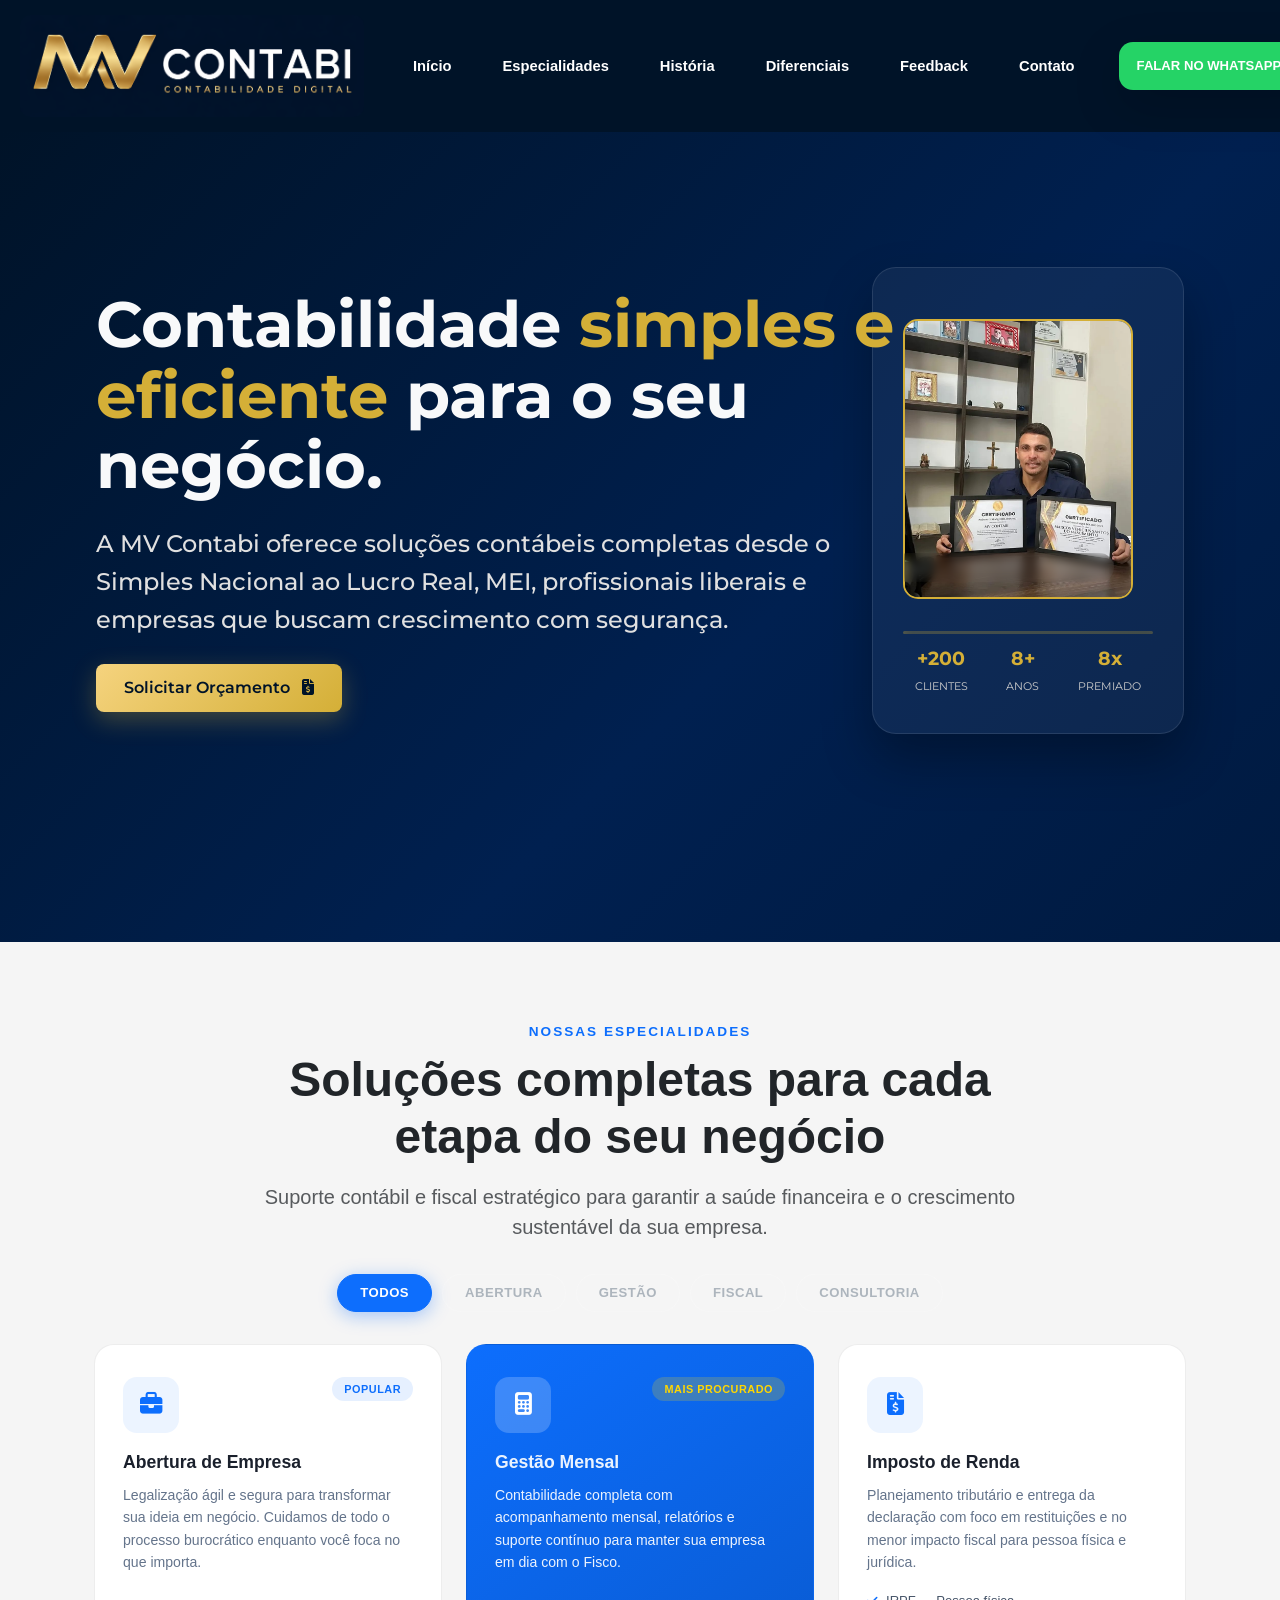
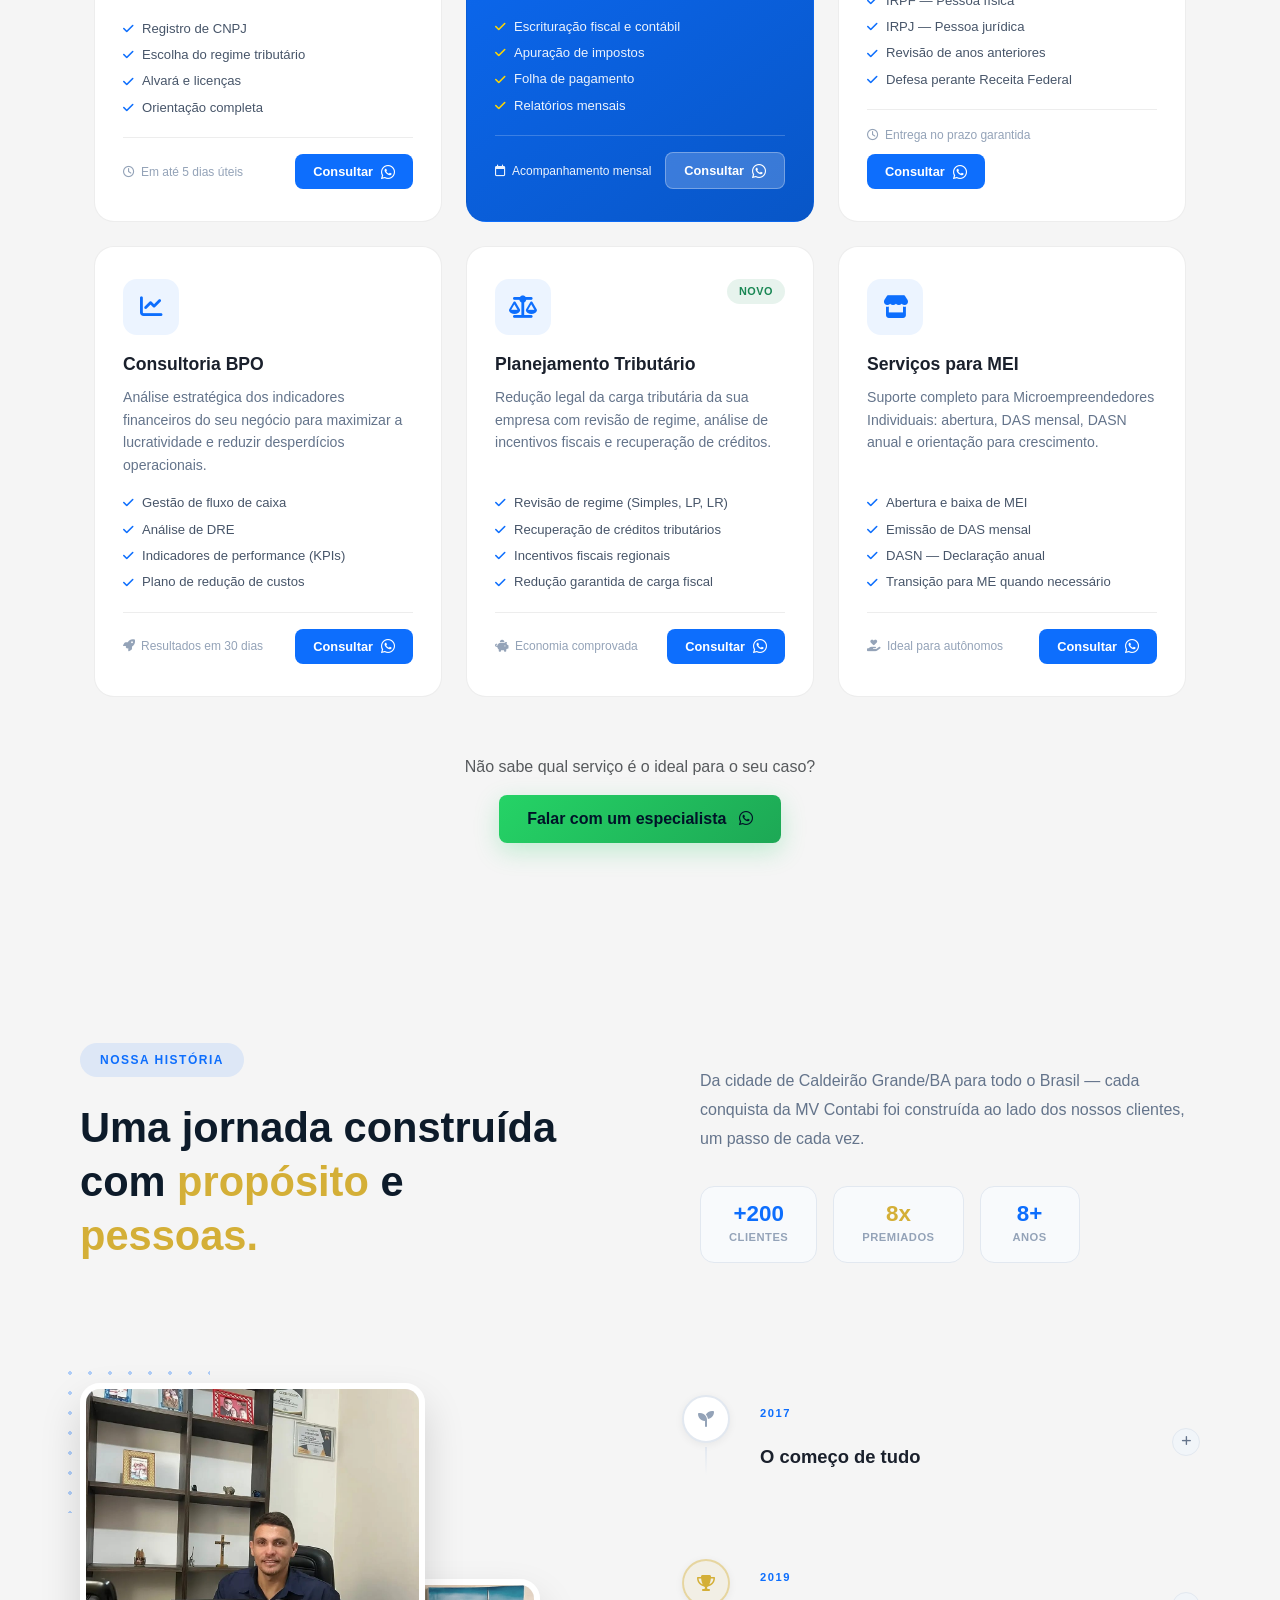
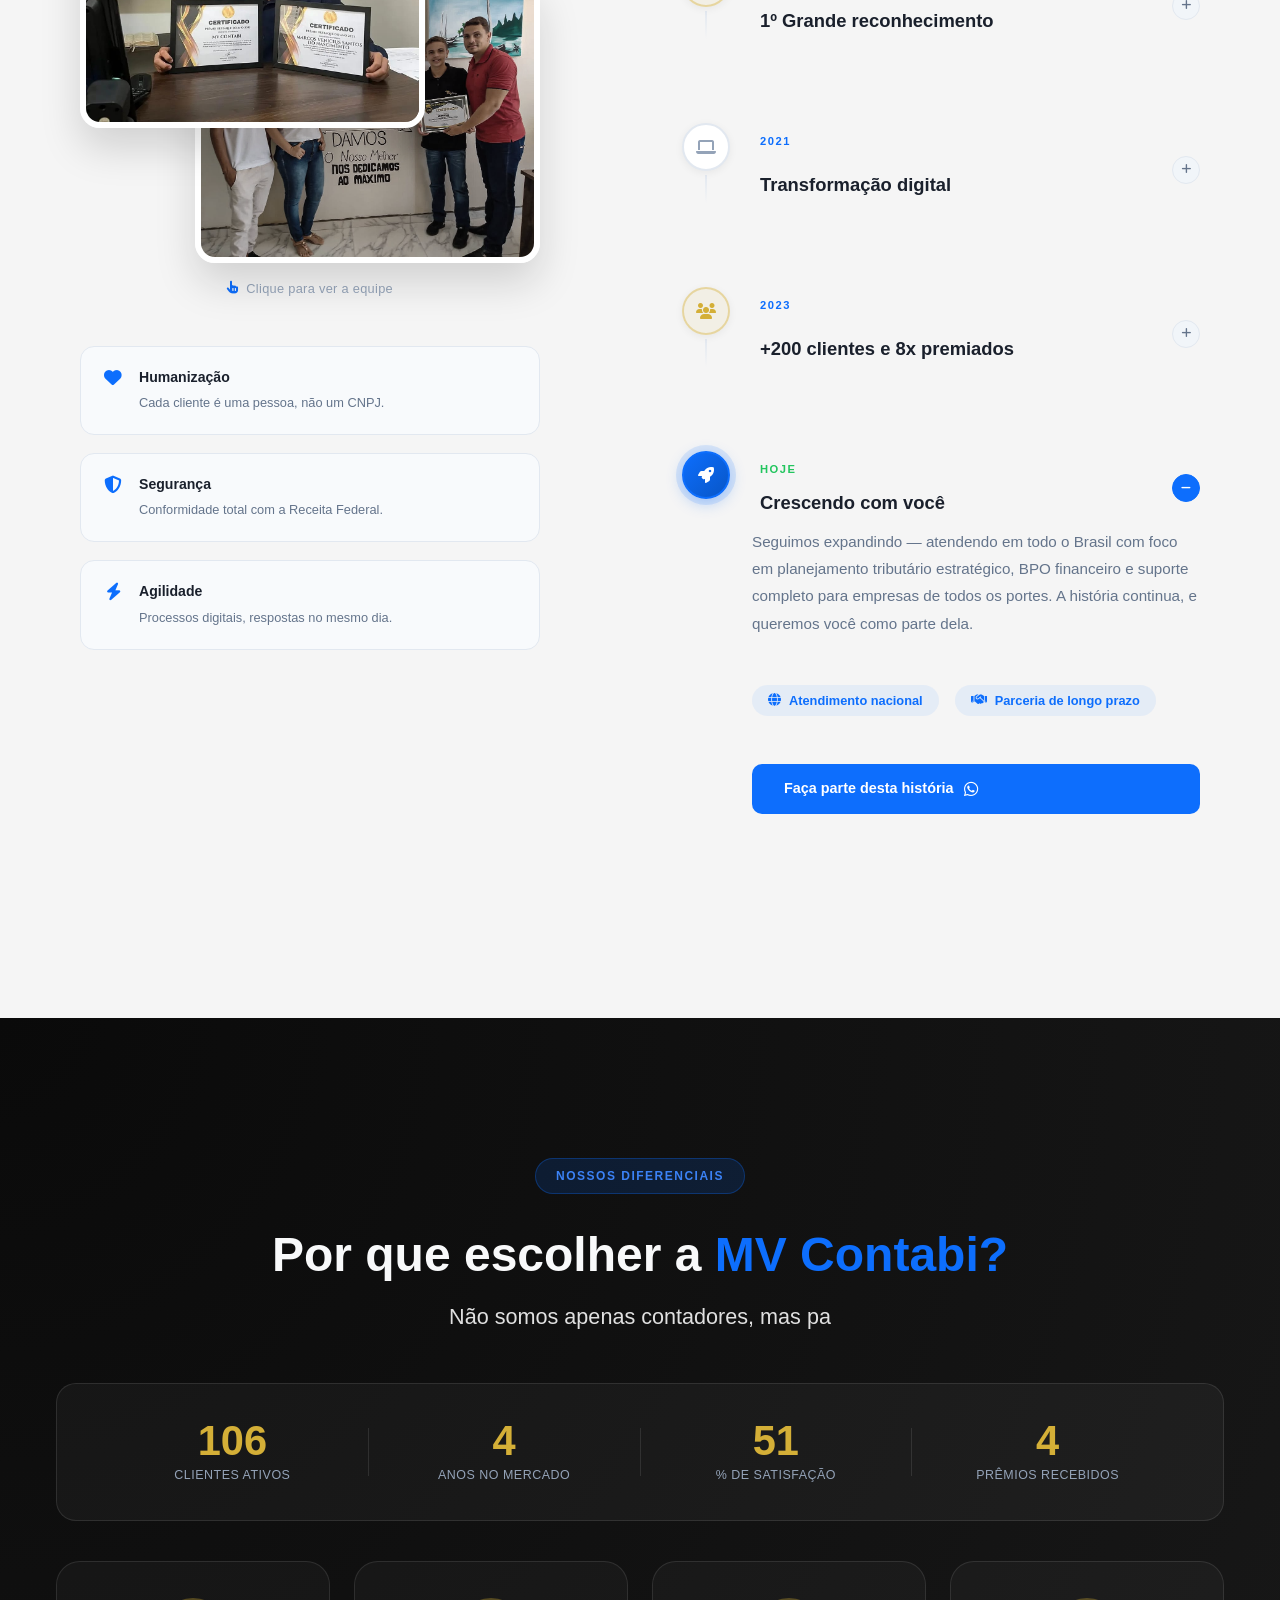
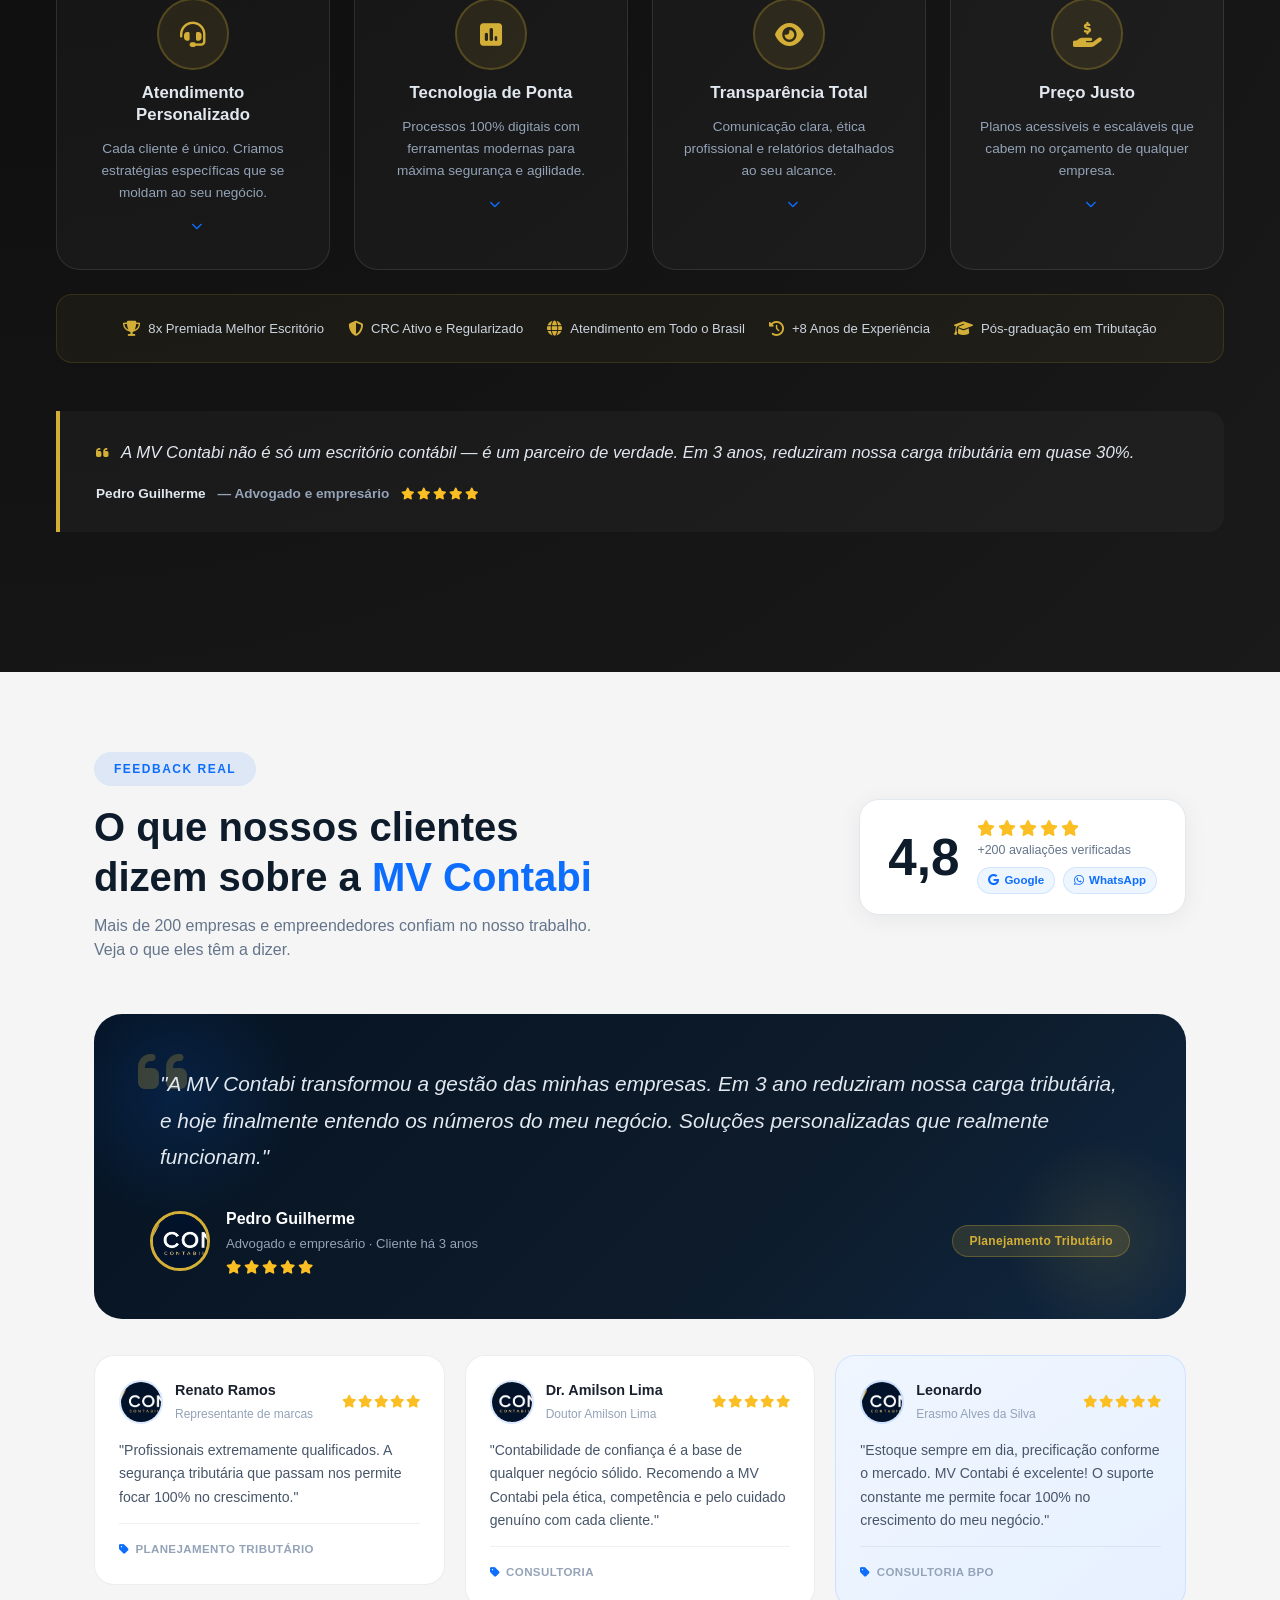
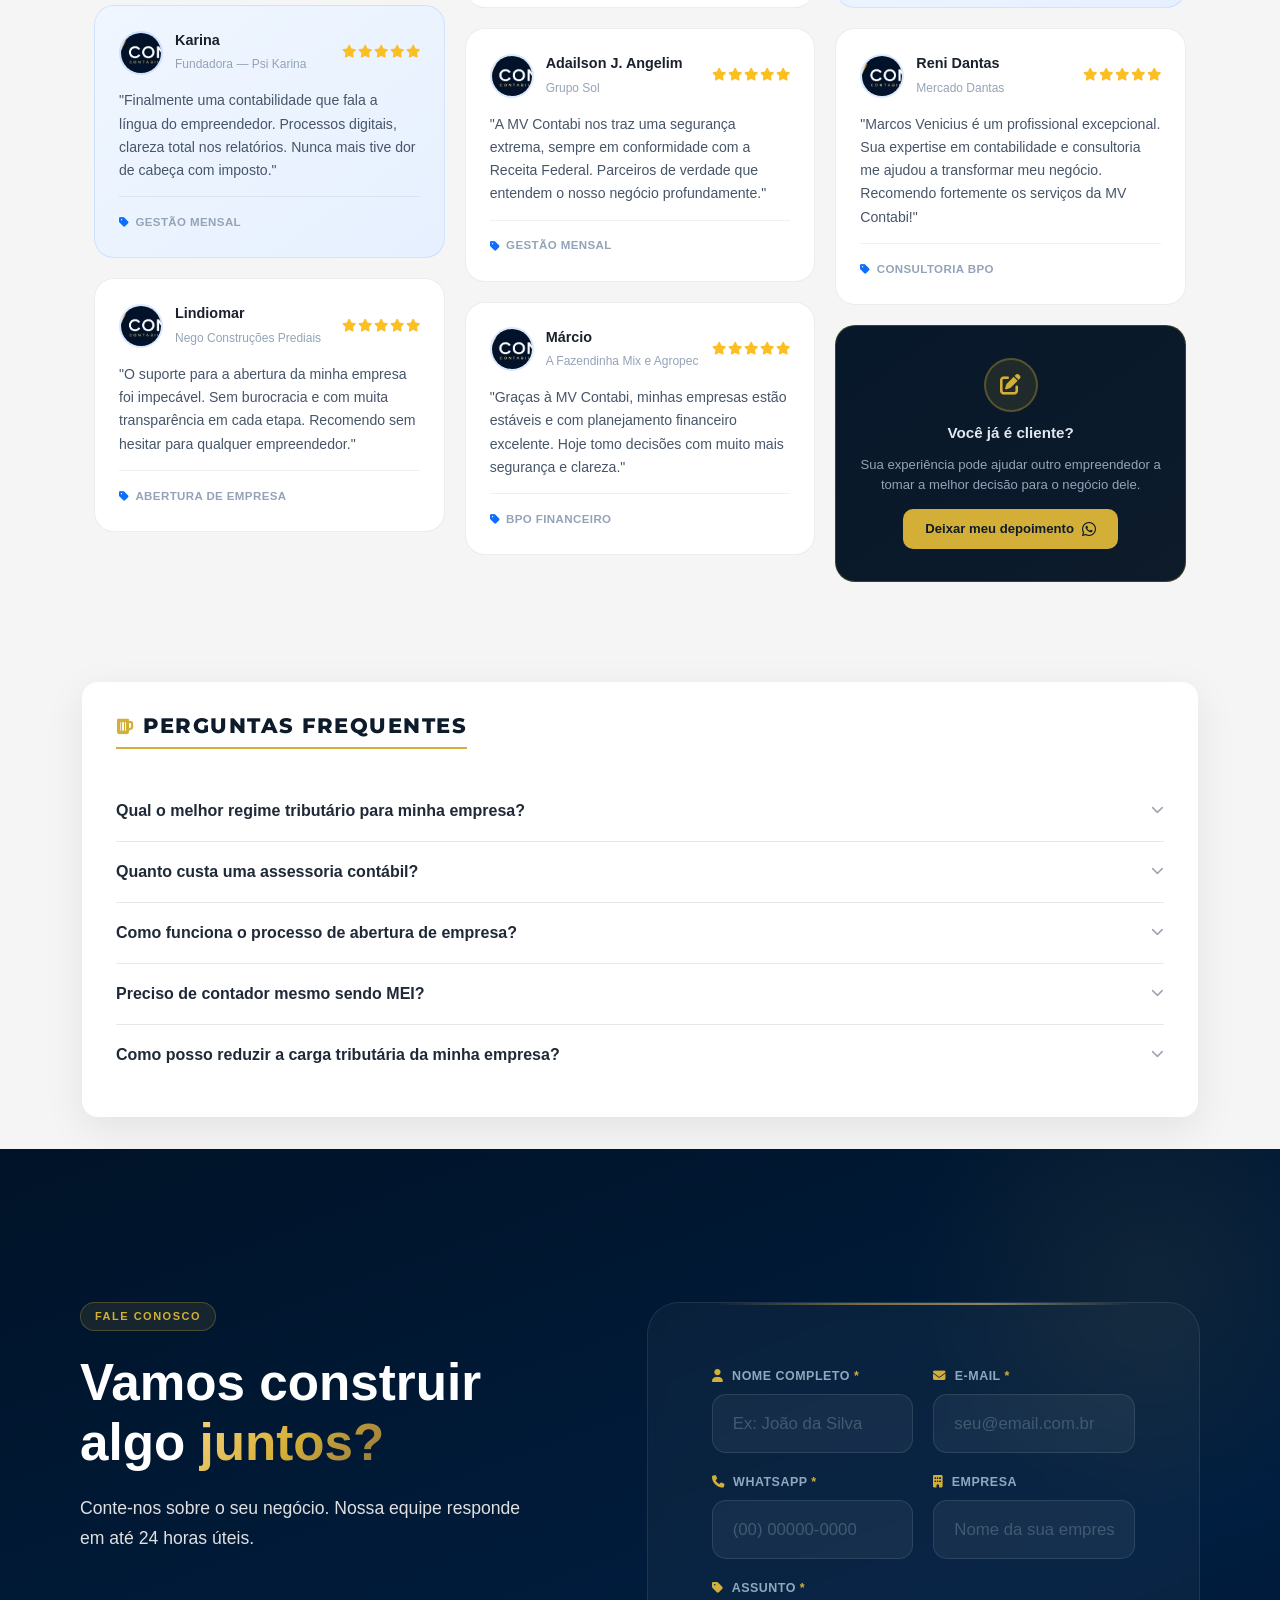
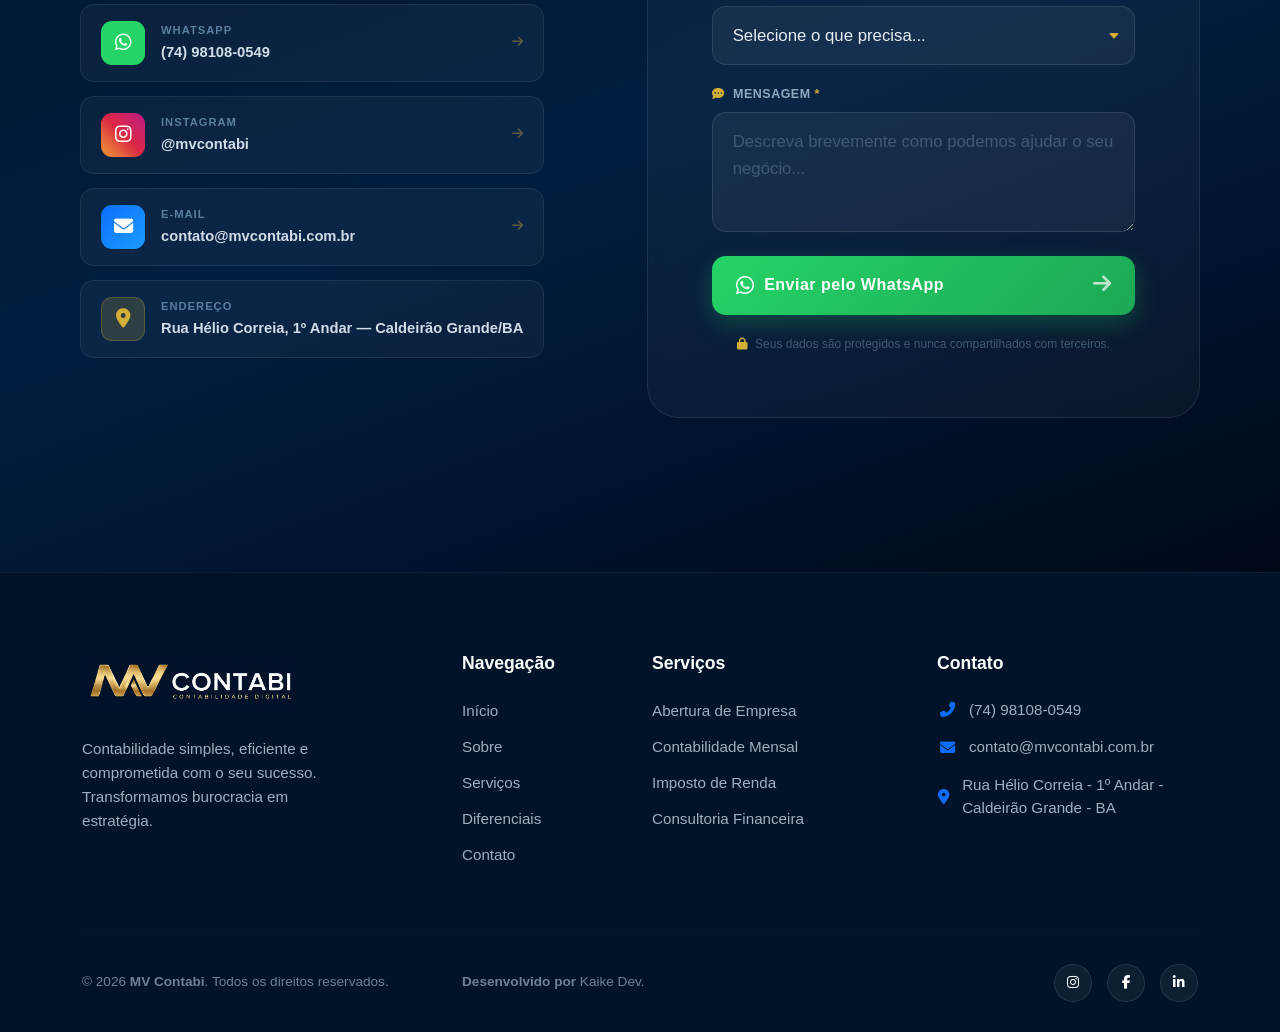
==== commit 25a3cb75: "Add files via upload" ====
--- a/index.html
+++ b/index.html
@@ -3,7 +3,7 @@
 <head>
     <meta charset="UTF-8">
     <meta name="viewport" content="width=device-width, initial-scale=1.0">
-    <title>MV Contabi | Assessoria Contábil Consultiva e Digital</title>
+    <title>MV Contabi | Assessoria e Assistência Contábil</title>
     <meta name="description" content="A MV Contabi oferece soluções contábeis inteligentes para o seu negócio. Abertura de empresas, assessoria fiscal, trabalhista e planejamento tributário.">
     <meta name="keywords" content="contabilidade em Caldeirão Grande, contador Caldeirão Grande, escritório de contabilidade Bahia, consultoria empresarial, contador em Jacobina, contabilidade região">
     <meta name="robots" content="index, follow">
@@ -13,7 +13,7 @@
     <!-- Open Graph -->
     <meta property="og:type" content="website">
     <meta property="og:url" content="https://kaike-js.github.io/MV-CONTABI/">
-    <meta property="og:title" content="MV Contabi | Assessoria Contábil Consultiva">
+    <meta property="og:title" content="MV Contabi | Assessoria e Assistência Contábil">
     <meta property="og:description" content="Soluções contábeis inteligentes para o seu negócio crescer com segurança fiscal. Fale com um contador agora.">
     <meta property="og:image" content="https://kaike-js.github.io/MV-CONTABI/assets/og-image.jpg">
     <meta property="og:locale" content="pt_BR">
@@ -40,6 +40,55 @@
       "priceRange": "$$"
     }
     </script>
+
+    <script type="application/ld+json">
+{
+  "@context": "https://schema.org",
+  "@type": "FAQPage",
+  "mainEntity": [
+    {
+      "@type": "Question",
+      "name": "Qual o melhor regime tributário para minha empresa?",
+      "acceptedAnswer": {
+        "@type": "Answer",
+        "text": "O regime ideal depende do faturamento, do porte da empresa e do ramo de atividade. A MV Contabi realiza uma análise personalizada para indicar entre Simples Nacional, Lucro Presumido ou Lucro Real, sempre com foco na menor carga tributária legal."
+      }
+    },
+    {
+      "@type": "Question",
+      "name": "Quanto custa uma assessoria contábil?",
+      "acceptedAnswer": {
+        "@type": "Answer",
+        "text": "Os honorários variam conforme o porte da empresa e a complexidade dos serviços. Na MV Contabi você encontra planos a partir de R$ 89/mês, sem taxa de adesão e com cancelamento sem multa."
+      }
+    },
+    {
+      "@type": "Question",
+      "name": "Como funciona o processo de abertura de empresa?",
+      "acceptedAnswer": {
+        "@type": "Answer",
+        "text": "Cuidamos de todo o processo: registro de CNPJ, escolha do regime tributário, alvará e licenças. Em média, a empresa está pronta para funcionar em até 5 dias úteis, enquanto você foca no seu negócio."
+      }
+    },
+    {
+      "@type": "Question",
+      "name": "Preciso de contador mesmo sendo MEI?",
+      "acceptedAnswer": {
+        "@type": "Answer",
+        "text": "Embora o MEI tenha obrigações simplificadas, contar com um contador ajuda a evitar erros no DAS, na declaração anual (DASN) e na transição para ME quando necessário. A MV Contabi oferece suporte completo e acessível para MEI."
+      }
+    },
+    {
+      "@type": "Question",
+      "name": "Como posso reduzir a carga tributária da minha empresa?",
+      "acceptedAnswer": {
+        "@type": "Answer",
+        "text": "Com um planejamento tributário estratégico, analisamos incentivos fiscais, recuperação de créditos e revisão do regime de tributação. Já ajudamos clientes a reduzir a carga em até 30% de forma totalmente legal."
+      }
+    }
+  ]
+}
+</script>
 </head>
 <body>
 
@@ -675,6 +724,73 @@
             </div>
         </div>
     </section>
+
+<!-- FAQ Estilo Siren - Card Limpo -->
+<div class="faq-siren-wrapper" itemscope itemtype="https://schema.org/FAQPage">
+    
+    <h3 class="faq-siren-title"> <i class="fa-solid fa-beer-mug-empty" style=" color: #d4af37; font-size: 1.1rem;"></i> Perguntas Frequentes</h3>
+
+    <div class="faq-siren-item" itemscope itemprop="mainEntity" itemtype="https://schema.org/Question">
+        <button class="faq-siren-question" aria-expanded="false" itemprop="name">
+            <span>Qual o melhor regime tributário para minha empresa?</span>
+            <i class="fa-solid fa-chevron-down faq-siren-icon"></i>
+        </button>
+        <div class="faq-siren-answer" itemscope itemprop="acceptedAnswer" itemtype="https://schema.org/Answer">
+            <div itemprop="text">
+                <p>O regime ideal depende do faturamento, do porte da empresa e do ramo de atividade. A MV Contabi realiza uma análise personalizada para indicar entre Simples Nacional, Lucro Presumido ou Lucro Real, sempre com foco na menor carga tributária legal.</p>
+            </div>
+        </div>
+    </div>
+
+    <div class="faq-siren-item" itemscope itemprop="mainEntity" itemtype="https://schema.org/Question">
+        <button class="faq-siren-question" aria-expanded="false" itemprop="name">
+            <span>Quanto custa uma assessoria contábil?</span>
+            <i class="fa-solid fa-chevron-down faq-siren-icon"></i>
+        </button>
+        <div class="faq-siren-answer" itemscope itemprop="acceptedAnswer" itemtype="https://schema.org/Answer">
+            <div itemprop="text">
+                <p>Os honorários variam conforme o porte da empresa e a complexidade dos serviços. Na MV Contabi você encontra planos a partir de R$ 89/mês, sem taxa de adesão e com cancelamento sem multa.</p>
+            </div>
+        </div>
+    </div>
+
+    <div class="faq-siren-item" itemscope itemprop="mainEntity" itemtype="https://schema.org/Question">
+        <button class="faq-siren-question" aria-expanded="false" itemprop="name">
+            <span>Como funciona o processo de abertura de empresa?</span>
+            <i class="fa-solid fa-chevron-down faq-siren-icon"></i>
+        </button>
+        <div class="faq-siren-answer" itemscope itemprop="acceptedAnswer" itemtype="https://schema.org/Answer">
+            <div itemprop="text">
+                <p>Cuidamos de todo o processo: registro de CNPJ, escolha do regime tributário, alvará e licenças. Em média, a empresa está pronta para funcionar em até 5 dias úteis, enquanto você foca no seu negócio.</p>
+            </div>
+        </div>
+    </div>
+
+    <div class="faq-siren-item" itemscope itemprop="mainEntity" itemtype="https://schema.org/Question">
+        <button class="faq-siren-question" aria-expanded="false" itemprop="name">
+            <span>Preciso de contador mesmo sendo MEI?</span>
+            <i class="fa-solid fa-chevron-down faq-siren-icon"></i>
+        </button>
+        <div class="faq-siren-answer" itemscope itemprop="acceptedAnswer" itemtype="https://schema.org/Answer">
+            <div itemprop="text">
+                <p>Embora o MEI tenha obrigações simplificadas, contar com um contador ajuda a evitar erros no DAS, na declaração anual (DASN) e na transição para ME quando necessário. A MV Contabi oferece suporte completo e acessível para MEI.</p>
+            </div>
+        </div>
+    </div>
+
+    <div class="faq-siren-item" itemscope itemprop="mainEntity" itemtype="https://schema.org/Question">
+        <button class="faq-siren-question" aria-expanded="false" itemprop="name">
+            <span>Como posso reduzir a carga tributária da minha empresa?</span>
+            <i class="fa-solid fa-chevron-down faq-siren-icon"></i>
+        </button>
+        <div class="faq-siren-answer" itemscope itemprop="acceptedAnswer" itemtype="https://schema.org/Answer">
+            <div itemprop="text">
+                <p>Com um planejamento tributário estratégico, analisamos incentivos fiscais, recuperação de créditos e revisão do regime de tributação. Já ajudamos clientes a reduzir a carga em até 30% de forma totalmente legal.</p>
+            </div>
+        </div>
+    </div>
+
+</div>
 
     <!-- Contato -->
     <section id="contato" class="contato-section fade-in">
@@ -823,4 +939,4 @@
 <script src="https://cdn.jsdelivr.net/npm/bootstrap@5.3.3/dist/js/bootstrap.bundle.min.js"></script>
 <script src="style.js"></script>
 </body>
-</html>
+</html>
--- a/style.css
+++ b/style.css
@@ -1,23 +1,8 @@
-/* ===========================================
-   MV CONTABI — STYLE.CSS
-   Sequência: Global → Navbar → Hero → Seções → Footer
-=========================================== */
-
-/* =========================================
-   0. RESET & GLOBAL
-========================================= */
 @import url('https://fonts.googleapis.com/css2?family=Montserrat:wght@500;700;900&display=swap');
-html {
-    box-sizing: border-box;
-    overflow-x: hidden;
-}
+
+html { box-sizing: border-box; overflow-x: hidden; }
 *, *::before, *::after { box-sizing: inherit; }
-
-html, body {
-    width: 100%;
-    max-width: 100%;
-    overflow-x: hidden;
-}
+html, body { width: 100%; max-width: 100%; overflow-x: hidden; }
 
 body {
     font-family: Arial, Helvetica, sans-serif;
@@ -27,3488 +12,846 @@
     color: #e0e0e0;
     overflow-x: hidden;
 }
-
 img, svg, video, canvas { max-width: 100%; }
-
-h1, h2, h3, h4, h5, h6,
-p, a, span, small, strong, label, button {
-    overflow-wrap: break-word;
-}
-
-.container,
-.container-fluid,
-.row,
-[class*="col-"],
-.card,
-.navbar-collapse,
-.hero-left,
-.hero-right {
-    min-width: 0;
-}
-
-
-/* =========================================
-   1. ANIMAÇÕES GLOBAIS
-========================================= */
-@keyframes pulseDot {
-    0%, 100% { opacity: 1; }
-    50%       { opacity: 0.3; }
-}
-
-@keyframes loadingBar {
-    0%   { transform: translateX(0%); }
-    100% { transform: translateX(430%); }
-}
-
-@keyframes balancear {
-    0%   { transform: translateY(-5px) rotate(0deg); }
-    25%  { transform: translateY(-5px) rotate(-10deg); }
-    50%  { transform: translateY(-5px) rotate(10deg); }
-    75%  { transform: translateY(-5px) rotate(-10deg); }
-    100% { transform: translateY(-5px) rotate(0deg); }
-}
-
-@keyframes shimmerGold {
-    0%   { background-position: -200% center; }
-    100% { background-position:  200% center; }
-}
-
-/* =========================================
-   2. FADE-IN — ANIMAÇÕES DE ENTRADA
-========================================= */
-.fade-in {
-    opacity: 0;
-    transform: translateY(40px);
-    transition: opacity 0.7s ease, transform 0.7s ease;
-}
-.fade-in.visible {
-    opacity: 1;
-    transform: translateY(0);
-}
-
-.fade-in.delay-1 { transition-delay: 0.1s; }
-.fade-in.delay-2 { transition-delay: 0.2s; }
-.fade-in.delay-3 { transition-delay: 0.3s; }
-.fade-in.delay-4 { transition-delay: 0.4s; }
-.fade-in.delay-5 { transition-delay: 0.5s; }
-
-.hero-imagem {
-    opacity: 0;
-    transform: translateX(-50px);
-    transition: opacity 0.8s ease 0.3s, transform 0.8s ease 0.3s;
-}
-.hero-imagem.visible {
-    opacity: 1;
-    transform: translateX(0);
-}
-
-.hero-texto {
-    opacity: 0;
-    transform: translateX(50px);
-    transition: opacity 0.8s ease 0.5s, transform 0.8s ease 0.5s;
-}
-.hero-texto.visible {
-    opacity: 1;
-    transform: translateX(0);
-}
-
+h1, h2, h3, h4, h5, h6, p, a, span, small, strong, label, button { overflow-wrap: break-word; }
+.container, .container-fluid, .row, [class*="col-"], .card, .navbar-collapse, .hero-left, .hero-right { min-width: 0; }
+
+@keyframes pulseDot { 0%,100%{opacity:1} 50%{opacity:.3} }
+@keyframes loadingBar { 0%{transform:translateX(0%)} 100%{transform:translateX(430%)} }
+@keyframes balancear { 0%{transform:translateY(-5px) rotate(0deg)} 25%{transform:translateY(-5px) rotate(-10deg)} 50%{transform:translateY(-5px) rotate(10deg)} 75%{transform:translateY(-5px) rotate(-10deg)} 100%{transform:translateY(-5px) rotate(0deg)} }
+@keyframes shimmerGold { 0%{background-position:-200% center} 100%{background-position:200% center} }
+
+.fade-in { opacity:0; transform:translateY(40px); transition:opacity .7s ease,transform .7s ease; }
+.fade-in.visible { opacity:1; transform:translateY(0); }
+.fade-in.delay-1 { transition-delay:.1s; }
+.fade-in.delay-2 { transition-delay:.2s; }
+.fade-in.delay-3 { transition-delay:.3s; }
+.fade-in.delay-4 { transition-delay:.4s; }
+.fade-in.delay-5 { transition-delay:.5s; }
+.hero-imagem { opacity:0; transform:translateX(-50px); transition:opacity .8s ease .3s,transform .8s ease .3s; }
+.hero-imagem.visible { opacity:1; transform:translateX(0); }
+.hero-texto { opacity:0; transform:translateX(50px); transition:opacity .8s ease .5s,transform .8s ease .5s; }
+.hero-texto.visible { opacity:1; transform:translateX(0); }
 @media (prefers-reduced-motion: reduce) {
-    .fade-in,
-    .navbar,
-    header .d-flex.align-items-center.flex-grow-1.w-100 > section,
-    header .container-fluid {
-        opacity: 1 !important;
-        transform: none !important;
-        transition: none !important;
-    }
-}
-
-
-/* =========================================
-   3. NAVBAR
-========================================= */
-.navbar {
-    background-color: #001328 !important;
-    padding: 10px 0;
-}
-
-.logo-container img {
-    height: clamp(72px, 1vw, 102px);
-    border-radius: 10px;
-    transition: transform 0.3s ease;
-}
-.logo-container img:hover { transform: scale(1.05); }
-
-.navbar .container-fluid {
-    padding-left: 50px;
-    padding-right: 50px;
-}
-
-.navbar-nav { gap: clamp(10px, 1vw, 10px); }
-
-.navbar-nav .nav-link {
-    color: #ffffff !important;
-    font-weight: 700 !important;
-    text-transform: capitalize;
-    opacity: 1 !important;
-    margin: 0 5px;
-    transition: color 0.3s ease;
-}
-
-.navbar-nav .nav-item .nav-link {
+    .fade-in, .navbar, header .d-flex.align-items-center.flex-grow-1.w-100 > section, header .container-fluid {
+        opacity:1 !important; transform:none !important; transition:none !important;
+    }
+}
+
+.navbar { background-color:#001328 !important; padding:10px 0; }
+.logo-container img { height:clamp(72px,1vw,102px); border-radius:10px; transition:transform .3s ease; }
+.logo-container img:hover { transform:scale(1.05); }
+.navbar .container-fluid { padding-left:50px; padding-right:50px; }
+.navbar-nav { gap:clamp(10px,1vw,10px); }
+.navbar-nav .nav-link { color:#fff !important; font-weight:700 !important; text-transform:capitalize; opacity:1 !important; margin:0 5px; transition:color .3s ease; }
+.navbar-nav .nav-item .nav-link { display:inline-block; color:#fff !important; font-weight:700; transition:all .3s ease; }
+.navbar-nav .nav-item .nav-link:hover { transform:translateY(-5px); background:linear-gradient(135deg,#F5D37E 0%,#C29F55 50%,#8E7341 100%); -webkit-background-clip:text; -webkit-text-fill-color:transparent; background-clip:text; text-shadow:0 4px 10px rgba(194,159,85,.3); }
+.navbar-nav .nav-item { margin-left:20px; }
+.btn-whatsapp-nav { background-color:#25d366 !important; color:#fff !important; border:10px solid transparent; transition:transform .2s,background-color .2s; border-radius:20px !important; margin-left:35px !important; white-space:nowrap; }
+.btn-whatsapp-nav:hover { transform:scale(1.05); color:#fff !important; }
+.btn-whatsapp-nav i { transition:transform .3s ease; display:inline-block; }
+.btn-whatsapp-nav:hover i { animation:balancear .5s ease-in-out infinite; }
+
+@media (max-width:1320px) and (min-width:992px) {
+    .navbar .container-fluid { padding-left:20px; padding-right:20px; }
+    .logo-container img { height:clamp(88px,8vw,110px); }
+    .navbar-nav { gap:5px; }
+    .navbar-nav .nav-link { font-size:.92rem; padding-left:.25rem; padding-right:.25rem; }
+    .btn-whatsapp-nav { border-width:6px !important; border-radius:14px !important; font-size:.82rem !important; margin-left:6px !important; }
+}
+@media (max-width:1100px) and (min-width:992px) {
+    .logo-container img { height:82px; }
+    .navbar-nav .nav-link { font-size:.86rem; }
+    .btn-whatsapp-nav { padding-left:10px !important; padding-right:10px !important; }
+}
+@media (max-width:991px) {
+    .logo-container img { height:50px !important; }
+    .navbar .container-fluid { padding-left:15px; padding-right:15px; }
+    .navbar-nav .nav-item { margin-left:0; margin-bottom:10px; }
+    .btn-whatsapp-nav { margin-left:0 !important; }
+}
+@media (max-width:991.98px) {
+    .navbar .container-fluid { padding-left:18px !important; padding-right:18px !important; }
+    .logo-container img { height:64px !important; margin-right:0 !important; }
+    .navbar-toggler { margin-left:auto; border-color:rgba(212,175,55,.55); padding:8px 10px; }
+    .navbar-toggler:focus { box-shadow:0 0 0 .15rem rgba(212,175,55,.25); }
+    .navbar-collapse { padding:14px 0 8px; }
+    .navbar-nav { align-items:stretch !important; gap:6px; text-align:center; }
+    .navbar-nav .nav-item { margin-left:0 !important; margin-bottom:0 !important; }
+    .navbar-nav .nav-link { padding:10px 12px; }
+    .btn-whatsapp-nav { width:100%; justify-content:center; margin:8px 0 0 !important; padding:12px 18px !important; border:0 !important; border-radius:12px !important; margin-left:clamp(4px,1vw,18px) !important; display:inline-block; }
+}
+@media (max-width:575.98px) {
+    .navbar .container-fluid { padding-left:12px !important; padding-right:12px !important; }
+    .logo-container img { height:52px !important; }
+}
+
+header.hero { background:linear-gradient(135deg,#001328 0%,#002050 60%,#001a40 100%); position:relative; overflow:hidden; width:100%; }
+.hero-section { width:95%; max-width:1600px; margin:0 auto; padding:clamp(60px,8vw,80px) 0 clamp(100px,12vw,180px); display:flex; align-items:center; justify-content:space-between; min-height:90vh; gap:40px; font-family:'Montserrat',sans-serif; }
+.hero-left { flex:1; z-index:1; text-align:left; max-width:800px; }
+.hero-right { flex:1; display:flex; justify-content:flex-end; }
+.hero-left h1 { font-size:clamp(3rem,5vw,4.5rem); font-weight:900; line-height:1.1; margin-bottom:24px; }
+.hero-left h1 em { color:#d4af37; font-style:normal; }
+.hero-left p { font-size:clamp(1.125rem,2vw,1.5rem); font-weight:500; line-height:1.6; margin-bottom:32px; }
+.hero-tag { display:inline-flex; align-items:center; gap:6px; background:rgba(212,175,55,.12); border:1px solid rgba(212,175,55,.3); color:#d4af37; padding:6px 16px; border-radius:20px; font-size:11px; font-weight:500; letter-spacing:1px; margin-bottom:24px; }
+.hero-tag-dot { width:8px; height:8px; background:#d4af37; border-radius:50%; animation:pulseDot 1.8s ease-in-out infinite; }
+.btn-gold { background:linear-gradient(135deg,#25D366 0%,#1da855 100%); box-shadow:0 8px 24px rgba(37,211,102,.25); color:#001328; padding:12px 28px; border-radius:8px; font-weight:600; text-decoration:none; transition:.3s; display:inline-block; }
+.btn-gold:hover { box-shadow:0 14px 32px rgba(37,211,102,.35); transform:translateY(-3px); }
+.hero-actions .btn-gold { background:linear-gradient(135deg,#F5D37E 0%,#D4AF37 100%); box-shadow:0 8px 24px rgba(212,175,55,.3); color:#001328; }
+.hero-actions .btn-gold:hover { box-shadow:0 14px 32px rgba(212,175,55,.45); transform:translateY(-3px); }
+
+@media (max-width:1199px) {
+    .hero-section { width:98%; gap:30px; }
+    .hero-left h1 { font-size:clamp(2.5rem,4vw,3.5rem); }
+    .hero-right { justify-content:center; }
+    .hero-card { transform:scale(.9); }
+}
+@media (max-width:991px) {
+    .hero-section { flex-direction:column; align-items:center; justify-content:center; text-align:center; padding:60px 20px 80px; min-height:auto; gap:50px; }
+    .hero-left { max-width:100%; text-align:center; display:flex; flex-direction:column; align-items:center; }
+    .hero-left h1 { font-size:clamp(2.2rem,6vw,3rem); max-width:700px; }
+    .hero-left p { font-size:1.1rem; max-width:600px; margin-left:auto; margin-right:auto; }
+    .hero-actions { justify-content:center; width:100%; }
+    .hero-right { justify-content:center; width:100%; }
+    .hero-card { transform:scale(1); width:100%; max-width:380px; padding:30px; margin:0 auto; }
+}
+@media (max-width:767px) {
+    .hero-section { padding:40px 15px 60px; }
+    .hero-left h1 { font-size:clamp(1.8rem,7vw,2.4rem); }
+    .hero-tag { font-size:10px; padding:6px 12px; white-space:normal; }
+}
+@media (max-width:575px) {
+    .hero-section { padding:30px 15px 50px; }
+    .hero-left h1 { font-size:clamp(1.6rem,8vw,2rem); }
+    .hero-left p { font-size:1rem; }
+    .hero-actions .btn-gold { width:100%; max-width:300px; justify-content:center; display:flex; }
+    .hero-card { padding:20px 15px; max-width:320px; }
+    .mv-card-img-wrap { height:270px; }
+    .mv-card-img { height:100%; }
+    .hero-stats { gap:8px; }
+}
+
+.hero-card { background:rgba(255,255,255,.05); border:1px solid rgba(255,255,255,.1); border-radius:24px; position:relative; box-shadow:0 25px 50px rgba(0,0,0,.3); width:min(100%,380px); padding:clamp(24px,3vw,46px); }
+.mv-card-image-area { width:250px; margin:0 auto; position:relative; padding-bottom:20px; }
+.mv-card-img-wrap { width:100%; height:310px; border-radius:15px; overflow:hidden; position:relative; margin:0; perspective:900px; transform-style:preserve-3d; transition:box-shadow .45s ease; cursor:pointer; }
+.mv-card-face { position:absolute; inset:0; display:flex; align-items:center; justify-content:center; backface-visibility:hidden; -webkit-backface-visibility:hidden; transform-style:preserve-3d; transition:transform .8s cubic-bezier(.4,.2,.2,1); border-radius:15px; }
+.mv-card-front { transform:rotateY(0deg); }
+.mv-card-back { transform:rotateY(180deg); }
+.mv-card-img-wrap.flipped .mv-card-front { transform:rotateY(-180deg); }
+.mv-card-img-wrap.flipped .mv-card-back { transform:rotateY(0deg); }
+.mv-card-back { background:linear-gradient(160deg,#001b3d 0%,#00091a 60%,#001020 100%); border:1px solid rgba(212,175,55,.25); border-radius:15px; box-sizing:border-box; padding:20px 18px 16px; color:#f0ead6; display:flex; flex-direction:column; align-items:stretch; justify-content:space-between; overflow:hidden; gap:10px; overflow-y:auto; }
+.mv-card-back::before { content:""; position:absolute; inset:0; border-radius:15px; background:radial-gradient(ellipse at 95% 5%,rgba(212,175,55,.22) 0%,transparent 40%),radial-gradient(ellipse at 5% 95%,rgba(13,62,140,.18) 0%,transparent 45%); pointer-events:none; z-index:0; }
+.mv-card-back::after { content:""; position:absolute; top:0; left:12%; right:12%; height:2px; border-radius:0 0 4px 4px; background:linear-gradient(90deg,transparent,#d4af37 30%,#f5d37e 70%,transparent); opacity:.7; }
+.mv-card-back > * { position:relative; z-index:1; }
+.mv-back-header { display:flex; align-items:center; gap:10px; }
+.mv-back-avatar { width:38px; height:38px; border-radius:50%; border:2px solid #d4af37; object-fit:cover; object-position:top center; flex-shrink:0; filter:grayscale(20%); }
+.mv-back-name { font-size:.78rem; font-weight:800; color:#f5d37e; letter-spacing:.06em; text-transform:uppercase; line-height:1.2; margin:0; }
+.mv-back-role { font-size:.65rem; color:#99b8d4; margin:2px 0 0; letter-spacing:.03em; }
+.mv-back-divider { height:1px; background:linear-gradient(90deg,transparent,rgba(212,175,55,.4),transparent); margin:0; flex-shrink:0; }
+.mv-back-items { list-style:none; margin:0; padding:0; display:flex; flex-direction:column; gap:12px; }
+.mv-back-items li { display:flex; align-items:flex-start; gap:10px; font-size:.85rem; line-height:1.4; color:#d0dde8; word-break:break-word; }
+.mv-back-items li .mv-back-icon { flex-shrink:0; width:24px; height:24px; border-radius:6px; background:rgba(212,175,55,.1); border:1px solid rgba(212,175,55,.2); display:flex; align-items:center; justify-content:center; font-size:.75rem; color:#d4af37; }
+.mv-back-items li strong { color:#f5d37e; font-weight:600; }
+@media (max-width:480px) {
+    .mv-card-back { padding:15px 12px; gap:8px; }
+    .mv-back-items li { font-size:.72rem; gap:8px; }
+}
+.mv-back-badge { display:inline-flex; align-items:center; justify-content:center; gap:8px; padding:6px 14px; border-radius:30px; margin:0 auto 15px auto; background:rgba(212,175,55,.08); border:1px solid rgba(212,175,55,.3); backdrop-filter:blur(4px); color:#d4af37; font-size:10px; font-weight:800; text-transform:uppercase; letter-spacing:1.2px; white-space:nowrap; box-shadow:0 4px 15px rgba(0,0,0,.2); transition:all .3s ease; }
+.mv-back-badge i { font-size:12px; filter:drop-shadow(0 0 5px rgba(212,175,55,.5)); }
+.mv-card:hover .mv-back-badge { background:rgba(212,175,55,.15); border-color:#d4af37; transform:translateY(-2px); box-shadow:0 0 15px rgba(212,175,55,.2); }
+@media (max-width:380px) { .mv-back-badge { font-size:9px; padding:5px 10px; } }
+
+.mv-card-img { width:100%; height:310px; object-fit:cover; object-position:top center; display:block; border:2px solid #d4af37; border-radius:15px; }
+.mv-scan-line { position:absolute; left:0; right:0; bottom:0; height:3px; border-radius:999px; background:rgba(212,175,55,.18); box-shadow:inset 0 0 8px rgba(212,175,55,.15); overflow:hidden; }
+.mv-scan-line::before { content:""; position:absolute; top:0; left:-30%; width:30%; height:100%; border-radius:inherit; background:linear-gradient(90deg,transparent 0%,#d4af37 30%,#f5d37e 70%,transparent 100%); box-shadow:0 0 12px rgba(212,175,55,.8); animation:loadingBar 1.8s linear infinite; }
+.hero-stats { display:flex; justify-content:space-around; gap:15px; margin-top:10px; }
+.stat-mini { text-align:center; }
+.stat-mini strong { display:block; color:#d4af37; font-size:1.2rem; }
+.stat-mini span { font-size:.7rem; text-transform:uppercase; color:#ccc; }
+@media (min-width:992px) {
+    .mv-card-img-wrap:hover { box-shadow:0 34px 70px rgba(0,0,0,.18); }
+    .mv-card:hover { box-shadow:0 20px 60px rgba(212,175,55,.15); }
+}
+
+@media (max-width:1320px) and (min-width:992px) {
+    .hero-section { gap:32px; padding-left:clamp(34px,5vw,64px); padding-right:clamp(34px,5vw,64px); }
+    .hero-left { flex-basis:620px; }
+    .hero-card { width:318px; padding:36px 30px; }
+    .mv-card-img-wrap { width:230px; }
+    .mv-card-img { height:280px; }
+}
+@media (max-width:991px) {
+    .hero { flex-direction:column; text-align:center; padding-top:40px; }
+    .hero-left { text-align:center; }
+    .hero-actions { justify-content:center; }
+    #diferenciais { position:relative !important; margin-top:40px !important; }
+}
+@media (max-width:991.98px) {
+    .hero { display:block; min-height:auto; padding:0; overflow:hidden; text-align:center; }
+    .hero-section { flex-direction:column; align-items:center; justify-content:flex-start; min-height:auto; padding:36px 18px 32px; gap:30px; text-align:center; }
+    .hero-left, .hero-right { flex:none; width:100%; max-width:680px; }
+    .hero-right.hero-imagem { opacity:1 !important; transform:none !important; }
+    .hero-left { text-align:center; }
+    .hero-left h1 { max-width:680px; margin-left:auto; margin-right:auto; font-size:2.35rem !important; line-height:1.18; }
+    .hero-left p { max-width:560px; margin-left:auto; margin-right:auto; font-size:1.1rem !important; line-height:1.55; padding:0 !important; }
+    .hero-tag { max-width:100%; justify-content:center; white-space:normal; }
+    .hero-actions { justify-content:center; flex-wrap:wrap; }
+    .hero-card { width:100%; max-width:330px; margin:0 auto; padding:30px; }
+    .mv-card-img-wrap { width:min(230px,76vw); height:auto; aspect-ratio:3/4; }
+    .mv-card-img { width:100%; height:100%; object-fit:cover; object-position:center 15%; }
+    #diferenciais { position:relative !important; inset:auto !important; width:100% !important; margin:22px 0 0 !important; padding:0 18px 32px !important; }
+    #diferenciais .container { margin:0 auto !important; padding:0 !important; }
+    #diferenciais .row, #diferenciais .row.g-0 { display:grid !important; grid-template-columns:1fr; gap:12px !important; margin:0 auto !important; max-width:360px; width:100%; }
+    #diferenciais .diferenciais-col { width:100% !important; max-width:none !important; margin:0 !important; }
+    #diferenciais .diferenciais-card { padding:18px 16px; border-right:0 !important; }
+    #diferenciais .diferenciais-card i { font-size:2.1rem; margin-bottom:.75rem !important; }
+}
+@media (max-width:991px) {
+    .mv-card-img-wrap { width:min(230px,78vw); height:auto; aspect-ratio:3/4; }
+    .mv-card-img { width:100%; height:100%; object-fit:cover; object-position:center 15%; }
+    .hero-section { padding-top:32px; padding-bottom:56px; }
+    .hero-card { padding:30px; }
+}
+@media (max-width:575.98px) {
+    header.hero { width:100%; max-width:100vw; }
+    .hero-section { padding:28px 14px 28px; gap:24px; width:100% !important; max-width:100% !important; overflow:hidden; }
+    .hero-left h1 { font-size:clamp(1.45rem,8vw,2rem) !important; line-height:1.2; margin-bottom:18px !important; }
+    .hero-left p { font-size:1rem !important; }
+    .hero-tag { padding:6px 12px; font-size:10px; letter-spacing:.5px; max-width:100%; white-space:normal; text-align:center; margin-left:auto; margin-right:auto; }
+    header.hero .hero-left { width:100% !important; max-width:100% !important; margin-left:auto; margin-right:auto; padding:0 4px; }
+    header.hero .hero-left h1 { width:100% !important; max-width:100% !important; }
+    header.hero .hero-left p { width:100% !important; max-width:100% !important; }
+    .btn-gold { width:100%; max-width:260px; padding:13px 18px; text-align:center; }
+    .hero-card { max-width:100%; padding:20px 16px; }
+    .mv-card-image-area { width:min(220px,80vw); }
+    .mv-card-img-wrap { width:100%; height:auto; aspect-ratio:3/4; }
+    .mv-card-img { width:100%; height:100%; object-fit:cover; object-position:center 15%; }
+    .hero-stats { gap:8px; }
+    .stat-mini strong { font-size:1rem; }
+    .stat-mini span { font-size:.62rem; }
+    #diferenciais { padding-left:14px !important; padding-right:14px !important; overflow:hidden; }
+    #diferenciais .row, #diferenciais .row.g-0 { max-width:300px; }
+    #diferenciais { margin-top:40px !important; width:100% !important; }
+    #diferenciais .container { margin-left:auto !important; margin-right:auto !important; }
+    #diferenciais .row, #diferenciais .row.g-0 { flex-direction:column !important; align-items:center !important; gap:15px !important; }
+    .diferenciais-col { width:90% !important; max-width:320px !important; padding:0 !important; }
+    .diferenciais-col:not(:last-child)::after { display:none !important; }
+    #diferenciais .diferenciais-col:not(:last-child) .diferenciais-card { border-right:none !important; }
+    .diferenciais-card { background:rgba(255,255,255,.05) !important; border:1px solid rgba(255,255,255,.1) !important; border-radius:12px !important; }
+    .diferenciais-card .card-title { font-size:1rem !important; white-space:normal !important; }
+}
+
+#servicos { padding:80px 0; }
+.section-subtitle { text-transform:uppercase; letter-spacing:2px; font-weight:700; font-size:.85rem; }
+
+#time { padding:120px 0; overflow:hidden; }
+.image-stack { position:relative; height:480px; width:100%; cursor:pointer; max-width:min(100%,620px); margin-left:auto; margin-right:auto; }
+.stack-img { border-radius:20px; position:absolute; transition:all .6s cubic-bezier(.4,0,.2,1); box-shadow:0 20px 40px rgba(0,0,0,.15); border:6px solid #fff; }
+.img-1 { width:75%; top:0; left:0; z-index:5; }
+.img-2 { width:75%; bottom:0; right:0; z-index:4; filter:grayscale(40%); }
+.image-stack.active .img-1 { z-index:4; transform:scale(.9) translate(20px,20px); filter:grayscale(40%); }
+.image-stack.active .img-2 { z-index:5; transform:scale(1.05) translate(-20px,-20px); filter:grayscale(0%); box-shadow:0 30px 60px rgba(13,110,253,.2); }
+.image-stack::after { content:""; position:absolute; width:150px; height:150px; background-image:radial-gradient(#0d6efd 2px,transparent 2px); background-size:20px 20px; top:-20px; left:-20px; z-index:0; opacity:.3; }
+.about-badge { background-color:rgba(13,110,253,.1); color:#0d6efd; padding:8px 20px; border-radius:50px; font-weight:700; font-size:.75rem; letter-spacing:1.5px; text-transform:uppercase; display:inline-block; }
+
+@media (max-width:991px) { .image-stack { height:350px; margin-bottom:50px; } }
+@media (max-width:767.98px) { #time { padding-top:72px; padding-bottom:72px; } .image-stack { height:min(92vw,360px); } }
+
+#Diferenciais { background:radial-gradient(circle at top left,#0a0a0a,#1a1a1a); padding:140px 0; min-height:980px; position:relative; width:100vw; max-width:100vw; left:50%; right:50%; margin-left:-50vw; margin-right:-50vw; box-sizing:border-box; display:flex; flex-direction:column; justify-content:center; align-items:center; }
+#Diferenciais .container { max-width:1200px; width:100%; margin:0 auto; padding-left:1rem; padding-right:1rem; }
+#Diferenciais .about-badge { background-color:rgba(13,110,253,.15); color:#3b82f6; border:1px solid rgba(13,110,253,.3); }
+@media (max-width:991.98px) {
+    #Diferenciais { padding-top:72px; padding-bottom:72px; }
+    main > section:not(#Diferenciais) { padding-left:14px; padding-right:14px; }
+}
+.client-img { width:60px; height:60px; object-fit:cover; border-radius:50%; border:3px solid #f0f7ff; }
+
+.contato-section { background:linear-gradient(160deg,#001328 0%,#001e40 55%,#00091a 100%); width:100vw; position:relative; left:50%; right:50%; margin-left:-50vw; margin-right:-50vw; padding:clamp(100px,12vw,160px) clamp(20px,8vw,80px); overflow:hidden; }
+.contato-section::before { content:""; position:absolute; top:-120px; right:-120px; width:500px; height:500px; border-radius:50%; background:radial-gradient(circle,rgba(212,175,55,.07) 0%,transparent 70%); pointer-events:none; }
+.contato-inner { max-width:1350px; margin:0 auto; display:grid; grid-template-columns:1fr 1.3fr; gap:clamp(60px,8vw,120px); align-items:start; flex-wrap:wrap; }
+.contato-badge { display:inline-flex; align-items:center; gap:6px; background:rgba(212,175,55,.1); border:1px solid rgba(212,175,55,.28); color:#d4af37; padding:5px 14px; border-radius:20px; font-size:11px; font-weight:700; letter-spacing:1.5px; text-transform:uppercase; margin-bottom:22px; display:inline-block; }
+.contato-titulo { font-size:clamp(2.2rem,4vw,3.5rem); font-weight:800; color:#fff; line-height:1.18; margin-bottom:20px; }
+.contato-titulo em { font-style:normal; background:linear-gradient(135deg,#F5D37E 0%,#d4af37 50%,#8E7341 100%); -webkit-background-clip:text; -webkit-text-fill-color:transparent; background-clip:text; }
+.contato-subtitulo { font-size:1.1rem; line-height:1.7; margin-bottom:50px; max-width:450px; }
+.contato-canais { display:flex; flex-direction:column; gap:14px; }
+.contato-canal { display:flex; align-items:center; gap:16px; padding:16px 20px; background:rgba(255,255,255,.04); border:1px solid rgba(255,255,255,.08); border-radius:14px; text-decoration:none !important; transition:all .28s ease; color:inherit; }
+.contato-canal:hover { background:rgba(212,175,55,.08); border-color:rgba(212,175,55,.3); transform:translateX(5px); }
+.contato-canal--static { cursor:default; }
+.contato-canal--static:hover { transform:none; background:rgba(255,255,255,.04); border-color:rgba(255,255,255,.08); }
+.canal-icon { width:44px; height:44px; border-radius:11px; display:flex; align-items:center; justify-content:center; font-size:1.2rem; color:#fff; flex-shrink:0; }
+.canal-whatsapp { background:#25D366; }
+.canal-instagram { background:linear-gradient(45deg,#f09433 0%,#e6683c 25%,#dc2743 50%,#cc2366 75%,#bc1888 100%); }
+.canal-email { background:linear-gradient(135deg,#0d6efd,#1a9cff); }
+.canal-endereco { background:rgba(212,175,55,.18); color:#d4af37 !important; border:1px solid rgba(212,175,55,.25); }
+.canal-dados { display:flex; flex-direction:column; flex:1; min-width:0; }
+.canal-label { font-size:.7rem; font-weight:700; text-transform:uppercase; letter-spacing:1px; color:#5a7fa0; margin-bottom:2px; }
+.canal-valor { font-size:.92rem; font-weight:600; color:#d0dde8; white-space:nowrap; overflow:hidden; text-overflow:ellipsis; }
+.canal-arrow { color:rgba(212,175,55,.4); font-size:.8rem; transition:transform .25s ease,color .25s ease; flex-shrink:0; }
+.contato-canal:hover .canal-arrow { transform:translateX(4px); color:#d4af37; }
+.contato-form-col { background:rgba(255,255,255,.035); border:1px solid rgba(255,255,255,.09); border-radius:28px; backdrop-filter:blur(8px); -webkit-backdrop-filter:blur(8px); position:relative; overflow:hidden; padding:clamp(40px,5vw,64px); border-radius:32px; }
+.contato-form-col::before { content:""; position:absolute; top:0; left:12%; right:12%; height:2px; background:linear-gradient(90deg,transparent,#d4af37 35%,#f5d37e 65%,transparent); opacity:.55; border-radius:0 0 4px 4px; }
+.contato-form { display:flex; flex-direction:column; gap:20px; }
+.cform-row { display:grid; grid-template-columns:1fr 1fr; gap:20px; }
+.cform-group { display:flex; flex-direction:column; gap:8px; }
+.cform-label { font-size:.78rem; font-weight:700; color:#8fa8c0; letter-spacing:.5px; text-transform:uppercase; }
+.cform-label i { color:#d4af37; margin-right:5px; }
+.cform-req { color:#d4af37; }
+.cform-input { background:rgba(255,255,255,.05); border:1.5px solid rgba(255,255,255,.1); border-radius:14px; color:#e8edf2; font-size:1.05rem; padding:16px 20px; transition:border-color .25s ease,background .25s ease,box-shadow .25s ease; width:100%; outline:none; appearance:none; -webkit-appearance:none; }
+.cform-input::placeholder { color:#415a72; }
+.cform-input:focus { border-color:#d4af37; background:rgba(212,175,55,.05); box-shadow:0 0 0 3px rgba(212,175,55,.12); }
+.cform-select { cursor:pointer; background-image:url("data:image/svg+xml,%3Csvg xmlns='http://www.w3.org/2000/svg' viewBox='0 0 16 16'%3E%3Cpath fill='%23d4af37' d='M7.247 11.14 2.451 5.658C1.885 5.013 2.345 4 3.204 4h9.592a1 1 0 0 1 .753 1.659l-4.796 5.48a1 1 0 0 1-1.506 0z'/%3E%3C/svg%3E"); background-repeat:no-repeat; background-position:right 14px center; background-size:12px; padding-right:40px; }
+.cform-select option { background:#001a3a; color:#e8edf2; }
+.cform-textarea { resize:vertical; min-height:120px; max-height:260px; line-height:1.6; }
+.cform-btn { display:flex; align-items:center; justify-content:center; gap:10px; width:100%; padding:17px 24px; background:linear-gradient(135deg,#25D366 0%,#1da855 100%); color:#fff; font-size:1rem; font-weight:800; letter-spacing:.5px; border:none; border-radius:14px; cursor:pointer; transition:all .28s ease; box-shadow:0 8px 24px rgba(37,211,102,.25); position:relative; overflow:hidden; margin-top:4px; }
+.cform-btn i:first-child { font-size:1.3rem; }
+.cform-btn:hover { transform:translateY(-2px); box-shadow:0 14px 32px rgba(37,211,102,.35); }
+.cform-btn-arrow { margin-left:auto; opacity:.7; transition:transform .25s ease; }
+.cform-btn:hover .cform-btn-arrow { transform:translateX(4px); opacity:1; }
+.cform-disclaimer { text-align:center; font-size:.75rem; color:#415a72; margin:0; }
+.cform-disclaimer i { color:#d4af37; margin-right:4px; }
+@media (max-width:991px) { .contato-inner { grid-template-columns:1fr; gap:48px; } .contato-subtitulo { max-width:100%; } }
+@media (max-width:575px) { .contato-section { padding:64px 20px; } .cform-row { grid-template-columns:1fr; gap:16px; } .contato-form-col { padding:28px 18px; border-radius:20px; } .canal-valor { font-size:.82rem; } }
+
+.footer-premium { background-color:#001328; color:#fff; padding:80px 0 30px; border-top:1px solid rgba(255,255,255,.05); }
+.footer-logo { max-height:60px !important; width:auto; display:block; filter:none !important; -webkit-filter:none !important; transition:transform .3s ease; margin-bottom:20px; }
+.footer-logo:hover { transform:scale(1.05); }
+@media (max-width:768px) { .footer-logo { max-height:70px !important; margin:0 auto 25px; } .footer-social-icons { justify-content:center; } }
+.footer-description { color:#a0aec0; font-size:.95rem; line-height:1.6; }
+.footer-title { color:#fff; font-size:1.1rem; font-weight:700; margin-bottom:25px; position:relative; }
+.footer-links { list-style:none; padding:0; }
+.footer-links li { margin-bottom:12px; }
+.footer-links a { color:#a0aec0; text-decoration:none; transition:all .3s ease; font-size:.95rem; }
+.footer-links a:hover { color:#0d6efd; padding-left:5px; }
+.footer-contact { list-style:none; padding:0; }
+.footer-contact li { display:flex; align-items:center; margin-bottom:15px; color:#a0aec0; font-size:.95rem; }
+.footer-contact i { color:#0d6efd; margin-right:12px; width:20px; text-align:center; }
+.footer-divider { margin:50px 0 30px; border-color:rgba(255,255,255,.05); }
+.footer-bottom { font-size:.85rem; color:#718096; }
+.footer-social-icons { display:flex; gap:15px; justify-content:flex-end; }
+.footer-social-icons a { width:38px; height:38px; border-radius:50%; background:rgba(255,255,255,.05); color:#fff; display:flex; align-items:center; justify-content:center; text-decoration:none; transition:.3s; border:1px solid rgba(255,255,255,.1); }
+.footer-social-icons a:hover { background:#0d6efd; transform:translateY(-3px); border-color:#0d6efd; }
+
+.servicos-filters { display:flex; flex-wrap:wrap; gap:10px; justify-content:center; margin-bottom:8px; }
+.srv-filter-btn { background:rgba(255,255,255,.06); border:1px solid rgba(255,255,255,.12); color:#adb5bd; padding:8px 22px; border-radius:50px; font-size:.82rem; font-weight:600; letter-spacing:.5px; cursor:pointer; transition:all .25s ease; text-transform:uppercase; }
+.srv-filter-btn:hover, .srv-filter-btn.active { background:#0d6efd; border-color:#0d6efd; color:#fff; box-shadow:0 4px 18px rgba(13,110,253,.35); }
+.srv-card { position:relative; background:#fff; border-radius:20px; padding:32px 28px; border:1px solid rgba(0,0,0,.07); transition:transform .32s cubic-bezier(.34,1.56,.64,1),box-shadow .32s ease,border-color .25s ease; height:100%; display:flex; flex-direction:column; overflow:hidden; cursor:default; }
+.srv-card:hover, .srv-card:focus-within { transform:translateY(-10px); box-shadow:0 24px 50px rgba(13,110,253,.12); border-color:rgba(13,110,253,.3); outline:none; }
+.srv-card--highlight { background:linear-gradient(145deg,#0d6efd 0%,#0856c7 100%); color:#fff; border-color:transparent; }
+.srv-card--highlight .srv-title, .srv-card--highlight .srv-desc, .srv-card--highlight .srv-features li, .srv-card--highlight .srv-prazo { color:rgba(255,255,255,.92) !important; }
+.srv-card--highlight .srv-features li i { color:#ffd700 !important; }
+.srv-card--highlight:hover { box-shadow:0 24px 50px rgba(13,110,253,.4); }
+.srv-card-glow { position:absolute; inset:0; border-radius:20px; background:radial-gradient(circle at 50% 0%,rgba(13,110,253,.07) 0%,transparent 65%); opacity:0; transition:opacity .4s ease; pointer-events:none; }
+.srv-card:hover .srv-card-glow { opacity:1; }
+.srv-card--highlight .srv-card-glow { background:radial-gradient(circle at 50% 0%,rgba(255,255,255,.1) 0%,transparent 65%); }
+.srv-card-header { display:flex; align-items:flex-start; justify-content:space-between; margin-bottom:18px; }
+.srv-icon-wrap { width:56px; height:56px; background:rgba(13,110,253,.08); border-radius:14px; display:flex; align-items:center; justify-content:center; color:#0d6efd; font-size:1.4rem; transition:background .3s ease,color .3s ease,transform .3s ease; flex-shrink:0; }
+.srv-card:hover .srv-icon-wrap { background:#0d6efd; color:#fff; transform:rotate(-5deg) scale(1.08); }
+.srv-card--highlight .srv-icon-wrap { background:rgba(255,255,255,.2); color:#fff; }
+.srv-badge { font-size:.68rem; font-weight:700; padding:4px 12px; border-radius:50px; background:rgba(13,110,253,.1); color:#0d6efd; text-transform:uppercase; letter-spacing:.5px; white-space:nowrap; }
+.srv-badge--gold { background:rgba(212,175,55,.15); color:#b8960c; }
+.srv-card--highlight .srv-badge--gold { background:rgba(255,215,0,.2); color:#ffd700; }
+.srv-badge--new { background:rgba(25,135,84,.1); color:#198754; }
+.srv-title { font-size:1.1rem; font-weight:700; color:#1a202c; margin-bottom:10px; line-height:1.3; }
+.srv-desc { font-size:.88rem; color:#64748b; line-height:1.6; margin-bottom:18px; flex-grow:1; }
+.srv-features { list-style:none; padding:0; margin:0 0 20px; display:flex; flex-direction:column; gap:8px; }
+.srv-features li { font-size:.82rem; color:#475569; display:flex; align-items:center; gap:8px; line-height:1.4; }
+.srv-features li i { color:#0d6efd; font-size:.75rem; flex-shrink:0; }
+.srv-footer { display:flex; align-items:center; justify-content:space-between; border-top:1px solid rgba(0,0,0,.07); padding-top:16px; margin-top:auto; gap:10px; flex-wrap:wrap; }
+.srv-card--highlight .srv-footer { border-color:rgba(255,255,255,.2); }
+.srv-prazo { font-size:.75rem; color:#94a3b8; display:flex; align-items:center; gap:6px; }
+.srv-prazo i { font-size:.75rem; }
+.srv-cta { background:#0d6efd; color:#fff; text-decoration:none; padding:8px 18px; border-radius:8px; font-size:.8rem; font-weight:700; display:inline-flex; align-items:center; gap:8px; transition:background .22s ease,transform .22s ease,box-shadow .22s ease; white-space:nowrap; }
+.srv-cta:hover { background:#0856c7; color:#fff; transform:translateY(-2px); box-shadow:0 6px 20px rgba(13,110,253,.35); }
+.srv-cta i { font-size:1rem; }
+.srv-card--highlight .srv-cta { background:rgba(255,255,255,.2); border:1px solid rgba(255,255,255,.3); }
+.srv-card--highlight .srv-cta:hover { background:rgba(255,255,255,.35); box-shadow:0 6px 20px rgba(0,0,0,.2); }
+.srv-item { transition:opacity .3s ease,transform .3s ease; }
+.srv-item.srv-hidden { opacity:0; transform:scale(.95); pointer-events:none; position:absolute; visibility:hidden; }
+.servicos-cta-wrap { padding-top:10px; }
+
+.dif-stats-bar { display:flex; align-items:center; justify-content:center; background:rgba(255,255,255,.04); border:1px solid rgba(255,255,255,.1); border-radius:20px; padding:28px 40px; gap:0; flex-wrap:wrap; margin-bottom:0; }
+.dif-stat-item { display:flex; flex-direction:column; align-items:center; gap:4px; flex:1; min-width:110px; text-align:center; padding:8px 16px; }
+.dif-stat-item strong { font-size:clamp(1.8rem,4vw,2.6rem); font-weight:800; color:#d4af37; line-height:1; display:block; }
+.dif-stat-item span { font-size:.78rem; color:#94a3b8; letter-spacing:.5px; text-transform:uppercase; font-weight:500; }
+.dif-stat-divider { width:1px; height:48px; background:rgba(255,255,255,.1); flex-shrink:0; }
+.dif-card { padding:36px 28px; border-radius:24px; background:rgba(255,255,255,.03); border:1px solid rgba(255,255,255,.1); transition:all .38s cubic-bezier(.175,.885,.32,1.275); position:relative; overflow:hidden; height:100%; cursor:pointer; display:flex; flex-direction:column; }
+.dif-card:hover, .dif-card:focus, .dif-card.open { transform:translateY(-10px); background:rgba(255,255,255,.07); border-color:#0d6efd; box-shadow:0 20px 50px rgba(0,0,0,.4); outline:none; }
+.dif-card::before { content:""; position:absolute; top:-50%; left:-50%; width:200%; height:200%; background:radial-gradient(circle,rgba(13,110,253,.06) 0%,transparent 70%); opacity:0; transition:opacity .5s ease; pointer-events:none; }
+.dif-card:hover::before, .dif-card.open::before { opacity:1; }
+.dif-card-inner { display:flex; flex-direction:column; align-items:center; text-align:center; gap:12px; }
+.dif-icon-ring { width:72px; height:72px; border-radius:50%; background:rgba(212,175,55,.1); border:2px solid rgba(212,175,55,.25); display:flex; align-items:center; justify-content:center; color:#d4af37; font-size:1.6rem; transition:all .3s ease; flex-shrink:0; }
+.dif-card:hover .dif-icon-ring, .dif-card.open .dif-icon-ring { background:rgba(212,175,55,.2); border-color:#d4af37; transform:scale(1.1) rotate(-8deg); box-shadow:0 0 20px rgba(212,175,55,.25); }
+.dif-card-title { font-size:1.05rem; font-weight:700; color:#e2e8f0; margin:0; line-height:1.3; }
+.dif-card-text { font-size:.85rem; color:#94a3b8; line-height:1.6; margin:0; }
+.dif-expand-hint { display:flex; align-items:center; gap:6px; color:#0d6efd; font-size:.78rem; font-weight:600; margin-top:6px; transition:gap .2s ease; }
+.dif-expand-hint i { transition:transform .3s ease; font-size:.7rem; }
+.dif-card.open .dif-expand-hint i { transform:rotate(180deg); }
+.dif-card.open .dif-expand-hint span::before { content:"Ver menos"; }
+.dif-card:not(.open) .dif-expand-hint span::before { content:"Ver mais"; }
+.dif-expand-hint span { font-size:0; }
+.dif-card-detail { max-height:0; overflow:hidden; transition:max-height .45s cubic-bezier(.4,0,.2,1),opacity .3s ease,padding .3s ease; opacity:0; padding-top:0; }
+.dif-card.open .dif-card-detail { max-height:240px; opacity:1; padding-top:18px; }
+.dif-card-detail ul { list-style:none; padding:0; margin:0; border-top:1px solid rgba(255,255,255,.08); padding-top:14px; display:flex; flex-direction:column; gap:10px; }
+.dif-card-detail li { display:flex; align-items:center; gap:10px; font-size:.82rem; color:#cbd5e1; text-align:left; }
+.dif-card-detail li i { color:#22c55e; font-size:.9rem; flex-shrink:0; }
+.dif-extras-bar { display:flex; flex-wrap:wrap; justify-content:center; gap:12px 24px; padding:24px 32px; background:rgba(212,175,55,.05); border:1px solid rgba(212,175,55,.15); border-radius:16px; }
+.dif-extra-item { display:flex; align-items:center; gap:8px; font-size:.82rem; color:#cbd5e1; font-weight:500; }
+.dif-extra-item i { color:#d4af37; font-size:.95rem; }
+.dif-quote-block { background:rgba(255,255,255,.03); border-left:4px solid #d4af37; border-radius:0 16px 16px 0; padding:28px 36px; margin:0; }
+.dif-quote-block blockquote { font-size:1.05rem; font-style:italic; color:#e2e8f0; line-height:1.7; margin:0 0 16px; border:none; padding:0; }
+.dif-quote-block blockquote i { color:#d4af37; margin-right:8px; font-size:.9rem; }
+.dif-quote-block figcaption { font-size:.85rem; color:#94a3b8; font-weight:600; display:flex; align-items:center; gap:12px; flex-wrap:wrap; }
+.dif-quote-block figcaption strong { color:#e2e8f0; }
+.dif-stars { color:#fbbf24; font-size:.75rem; display:flex; gap:2px; }
+@media (max-width:768px) {
+    .dif-stats-bar { padding:20px 16px; }
+    .dif-stat-divider { display:none; }
+    .dif-stat-item { min-width:80px; padding:8px; }
+    .dif-extras-bar { padding:16px; }
+    .dif-quote-block { padding:20px; }
+    .srv-footer { flex-direction:column; align-items:flex-start; gap:12px; }
+    .srv-cta { width:100%; justify-content:center; }
+    .servicos-filters { gap:8px; }
+    .srv-filter-btn { padding:6px 14px; font-size:.76rem; }
+}
+
+.dep-section { padding:80px 0; }
+.dep-header { display:grid; grid-template-columns:1fr auto; gap:40px; align-items:center; margin-bottom:52px; }
+@media (max-width:767px) { .dep-header { grid-template-columns:1fr; gap:28px; } }
+.dep-header-text .about-badge { display:inline-block; margin-bottom:16px; }
+.dep-header-text h2 { font-size:clamp(1.75rem,3.5vw,2.5rem); font-weight:800; color:#0d1b2a; line-height:1.25; margin:0 0 12px; }
+.dep-header-text p { font-size:1rem; color:#64748b; margin:0; max-width:500px; }
+.dep-score-card { display:flex; align-items:center; gap:18px; background:#fff; border:1px solid #e2e8f0; border-radius:20px; padding:20px 28px; box-shadow:0 4px 24px rgba(0,0,0,.06); flex-shrink:0; white-space:nowrap; }
+.dep-score-num { font-size:3.2rem; font-weight:900; color:#0d1b2a; line-height:1; }
+.dep-score-right { display:flex; flex-direction:column; gap:5px; }
+.dep-score-stars { display:flex; gap:3px; color:#fbbf24; font-size:1rem; }
+.dep-score-label { font-size:.78rem; color:#64748b; font-weight:500; display:block; }
+.dep-score-plats { display:flex; gap:8px; margin-top:2px; }
+.dep-score-plats span { display:inline-flex; align-items:center; gap:5px; font-size:.72rem; font-weight:600; padding:4px 10px; background:rgba(13,110,253,.07); color:#0d6efd; border-radius:50px; border:1px solid rgba(13,110,253,.12); }
+.dep-hero { position:relative; background:linear-gradient(135deg,#051322 0%,#0d1b2a 60%,#0f2640 100%); border-radius:28px; padding:52px 56px 44px; margin-bottom:36px; overflow:hidden; }
+.dep-hero::after { content:''; position:absolute; bottom:-40px; right:-40px; width:240px; height:240px; background:radial-gradient(circle,rgba(212,175,55,.12) 0%,transparent 60%); pointer-events:none; }
+.dep-hero-glow { position:absolute; top:-60px; left:-60px; width:280px; height:280px; background:radial-gradient(circle,rgba(13,110,253,.15) 0%,transparent 65%); pointer-events:none; }
+.dep-hero-qmark { position:absolute; top:30px; left:44px; font-size:3.5rem; color:rgba(212,175,55,.25); line-height:1; }
+.dep-hero-quote { font-size:clamp(1rem,2.2vw,1.3rem); font-style:italic; color:#e2e8f0; line-height:1.75; margin:0 0 32px; padding:0 0 0 10px; border:none; background:none; position:relative; z-index:1; }
+.dep-hero-caption { display:flex; align-items:center; gap:16px; flex-wrap:wrap; position:relative; z-index:1; }
+.dep-hero-avatar { width:60px !important; height:60px !important; border-radius:50% !important; border:3px solid #d4af37 !important; object-fit:cover; flex-shrink:0; }
+.dep-hero-info { flex:1; }
+.dep-hero-info strong { display:block; font-size:1rem; font-weight:700; color:#fff; margin-bottom:3px; }
+.dep-hero-info span { display:block; font-size:.82rem; color:#94a3b8; margin-bottom:7px; }
+.dep-hero-stars { display:flex; gap:3px; color:#fbbf24; font-size:.85rem; }
+.dep-hero-service { display:inline-flex; align-items:center; gap:6px; font-size:.75rem; font-weight:700; padding:6px 16px; background:rgba(212,175,55,.15); border:1px solid rgba(212,175,55,.3); color:#d4af37; border-radius:50px; letter-spacing:.3px; margin-left:auto; }
+@media (max-width:767px) { .dep-hero { padding:40px 24px 32px; } .dep-hero-qmark { font-size:2.5rem; top:22px; left:20px; } .dep-hero-service { margin-left:0; } }
+.dep-wall { columns:3; column-gap:20px; }
+@media (max-width:991px) { .dep-wall { columns:2; } }
+@media (max-width:575px) { .dep-wall { columns:1; } }
+.dep-card { break-inside:avoid; display:inline-block; width:100%; background:#fff; border:1px solid rgba(0,0,0,.07); border-radius:20px; padding:24px; margin-bottom:20px; box-sizing:border-box; transition:transform .32s cubic-bezier(.34,1.56,.64,1),box-shadow .3s ease,border-color .25s ease; }
+.dep-card:hover { transform:translateY(-6px) scale(1.01); box-shadow:0 20px 48px rgba(0,0,0,.09); border-color:rgba(13,110,253,.2); }
+.dep-card--blue { background:linear-gradient(145deg,#f0f6ff 0%,#e6f0ff 100%); border-color:rgba(13,110,253,.12); }
+.dep-card--blue:hover { border-color:rgba(13,110,253,.35); }
+.dep-card-top { display:flex; align-items:center; gap:12px; margin-bottom:14px; }
+.dep-avatar { width:44px !important; height:44px !important; border-radius:50% !important; object-fit:cover; border:2px solid rgba(13,110,253,.15) !important; flex-shrink:0; }
+.dep-card-top > div strong { display:block; font-size:.9rem; font-weight:700; color:#1a202c; }
+.dep-card-top > div span { font-size:.75rem; color:#94a3b8; }
+.dep-card-stars { display:flex; gap:2px; color:#fbbf24; font-size:.8rem; }
+.dep-card p { font-size:.88rem; color:#475569; line-height:1.65; margin:0 0 14px; }
+.dep-card footer { border-top:1px solid rgba(0,0,0,.06); padding-top:12px; }
+.dep-tag { display:inline-flex; align-items:center; gap:6px; font-size:.72rem; font-weight:600; color:#94a3b8; text-transform:uppercase; letter-spacing:.4px; }
+.dep-tag i { color:#0d6efd; font-size:.68rem; }
+.dep-card--cta { background:linear-gradient(145deg,#07182a,#0d1b2a); border-color:rgba(212,175,55,.25); }
+.dep-card--cta:hover { border-color:rgba(212,175,55,.5); box-shadow:0 20px 48px rgba(212,175,55,.1); }
+.dep-cta-body { display:flex; flex-direction:column; align-items:center; text-align:center; gap:10px; padding:8px 0; }
+.dep-cta-icon { width:54px; height:54px; background:rgba(212,175,55,.12); border:2px solid rgba(212,175,55,.3); border-radius:50%; display:flex; align-items:center; justify-content:center; font-size:1.3rem; color:#d4af37; }
+.dep-card--cta .dep-cta-body strong { color:#e2e8f0; font-size:.95rem; font-weight:700; }
+.dep-card--cta .dep-cta-body p { color:#94a3b8; font-size:.82rem; line-height:1.55; margin:0; }
+.dep-cta-btn { display:inline-flex; align-items:center; gap:8px; background:#d4af37; color:#0d1b2a; text-decoration:none; padding:10px 22px; border-radius:10px; font-size:.82rem; font-weight:700; transition:all .25s ease; margin-top:4px; }
+.dep-cta-btn:hover { background:#c49b28; color:#0d1b2a; transform:translateY(-2px); box-shadow:0 6px 20px rgba(212,175,55,.35); }
+.dep-cta-btn i { font-size:1rem; }
+.dep-nav { display:none; align-items:center; justify-content:center; gap:16px; margin-top:32px; }
+@media (max-width:575px) { .dep-nav { display:flex; } }
+.dep-nav-btn { width:40px; height:40px; border-radius:50%; border:1px solid #e2e8f0; background:#fff; color:#475569; font-size:.85rem; cursor:pointer; transition:all .2s ease; display:flex; align-items:center; justify-content:center; }
+.dep-nav-btn:hover { background:#0d6efd; border-color:#0d6efd; color:#fff; }
+.dep-nav-dots { display:flex; gap:6px; align-items:center; }
+.dep-nav-dot { width:8px; height:8px; border-radius:50%; background:#e2e8f0; border:none; cursor:pointer; transition:all .25s ease; padding:0; }
+.dep-nav-dot.active { background:#0d6efd; width:22px; border-radius:4px; }
+
+.hist-section { width:100vw; position:relative; left:50%; right:50%; margin-left:-50vw; margin-right:-50vw; overflow-x:hidden; padding:120px 0; }
+.hist-section .container { max-width:1600px; margin:0 auto; width:100%; padding:0 80px; }
+@media (max-width:767px) { .hist-section { padding:80px 0; } .hist-section .container { padding:0 24px; } }
+@media (min-width:1800px) { .hist-section .container { max-width:1800px; padding:0 100px; } }
+.hist-header { display:grid; grid-template-columns:1fr 1fr; gap:120px; align-items:end; margin-bottom:120px; }
+@media (max-width:991px) { .hist-header { grid-template-columns:1fr; gap:60px; margin-bottom:80px; } }
+@media (max-width:767px) { .hist-header { grid-template-columns:1fr; gap:48px; margin-bottom:60px; } }
+.hist-header-left .about-badge { display:inline-block; margin-bottom:24px; }
+.hist-header-left h2 { font-size:clamp(1.8rem,4vw,2.6rem); font-weight:800; color:#0d1b2a; line-height:1.3; margin:0; }
+.hist-title-gold { color:#d4af37; }
+.hist-header-right p { font-size:1rem; color:#64748b; line-height:1.8; margin:0 0 32px; max-width:620px; }
+.hist-header-chips { display:flex; gap:16px; flex-wrap:wrap; }
+.hist-chip { display:flex; flex-direction:column; align-items:center; padding:16px 28px; background:#f8fafc; border:1px solid #e2e8f0; border-radius:14px; min-width:100px; }
+.hist-chip strong { font-size:1.4rem; font-weight:800; color:#0d6efd; line-height:1; }
+.hist-chip--gold strong { color:#d4af37; }
+.hist-chip span { font-size:.7rem; font-weight:600; color:#94a3b8; text-transform:uppercase; letter-spacing:.5px; margin-top:4px; }
+.hist-body { display:grid; grid-template-columns:460px 1fr; gap:140px; align-items:start; }
+@media (max-width:1200px) { .hist-body { grid-template-columns:420px 1fr; gap:100px; } }
+@media (max-width:991px) { .hist-body { grid-template-columns:1fr; gap:100px; } }
+.hist-aside { position:sticky; top:100px; }
+.hist-photo-card { position:relative; margin-bottom:48px; }
+.hist-photo-hint { display:flex; align-items:center; justify-content:center; gap:8px; font-size:.8rem; color:#94a3b8; margin-top:16px; letter-spacing:.3px; }
+.hist-photo-hint i { color:#0d6efd; }
+.hist-valores { display:flex; flex-direction:column; gap:18px; margin-top:20px; }
+.hist-valor-item { display:flex; align-items:flex-start; gap:16px; background:#f8fafc; border:1px solid #e2e8f0; border-radius:14px; padding:20px 22px; transition:border-color .25s,background .25s,transform .25s; }
+.hist-valor-item:hover { border-color:#0d6efd; background:#f0f6ff; transform:translateX(4px); }
+.hist-valor-item > i { font-size:1.1rem; color:#0d6efd; margin-top:2px; flex-shrink:0; width:20px; text-align:center; }
+.hist-valor-item strong { display:block; font-size:.88rem; font-weight:700; color:#1a202c; margin-bottom:2px; }
+.hist-valor-item span { font-size:.8rem; color:#64748b; line-height:1.4; }
+.hist-tl { list-style:none; padding:0; margin:0; }
+.hist-tl-item { position:relative; margin-bottom:56px; }
+.hist-tl-btn { all:unset; display:grid; grid-template-columns:52px 1fr; gap:0 28px; width:100%; cursor:pointer; text-align:left; box-sizing:border-box; padding:12px 0; }
+.hist-tl-dot-wrap { display:flex; flex-direction:column; align-items:center; }
+.hist-tl-dot { width:48px; height:48px; border-radius:50%; background:#fff; border:2px solid #e2e8f0; display:flex; align-items:center; justify-content:center; font-size:1rem; color:#94a3b8; transition:all .3s cubic-bezier(.34,1.56,.64,1); flex-shrink:0; position:relative; z-index:2; box-shadow:0 2px 8px rgba(0,0,0,.06); }
+.hist-tl-dot--gold { background:rgba(212,175,55,.08); border-color:rgba(212,175,55,.4); color:#d4af37; }
+.hist-tl-dot--active { background:linear-gradient(135deg,#0d6efd,#0856c7); border-color:#0d6efd; color:#fff; box-shadow:0 0 0 6px rgba(13,110,253,.12),0 4px 16px rgba(13,110,253,.3); animation:tl-pulse 2.5s ease-in-out infinite; }
+@keyframes tl-pulse { 0%,100%{box-shadow:0 0 0 6px rgba(13,110,253,.12),0 4px 16px rgba(13,110,253,.3)} 50%{box-shadow:0 0 0 14px rgba(13,110,253,.05),0 4px 16px rgba(13,110,253,.3)} }
+.hist-tl-btn:hover .hist-tl-dot:not(.hist-tl-dot--active), .hist-tl-btn:focus-visible .hist-tl-dot:not(.hist-tl-dot--active) { background:#0d6efd; border-color:#0d6efd; color:#fff; transform:scale(1.12); box-shadow:0 4px 16px rgba(13,110,253,.25); }
+.hist-tl-vline { width:2px; flex:1; min-height:28px; background:linear-gradient(to bottom,#e2e8f0,transparent); margin:4px 0; transition:background .3s ease; }
+.hist-tl-btn:hover .hist-tl-vline { background:linear-gradient(to bottom,#0d6efd,#e2e8f0); }
+.hist-tl-summary { display:grid; grid-template-columns:1fr auto; grid-template-rows:auto auto; column-gap:12px; align-items:start; padding:10px 0 0; }
+.hist-tl-ano { grid-column:1; grid-row:1; font-size:.7rem; font-weight:800; letter-spacing:1.5px; text-transform:uppercase; color:#0d6efd; display:block; margin-bottom:4px; }
+.hist-tl-item--hoje .hist-tl-ano { color:#22c55e; }
+.hist-tl-titulo { grid-column:1; grid-row:2; font-size:1.15rem; font-weight:700; color:#1a202c; line-height:1.4; margin:8px 0 0; transition:color .2s; }
+.hist-tl-btn:hover .hist-tl-titulo { color:#0d6efd; }
+.hist-tl-toggle-icon { grid-column:2; grid-row:1/3; align-self:center; width:28px; height:28px; border-radius:50%; background:#f1f5f9; border:1px solid #e2e8f0; display:flex; align-items:center; justify-content:center; font-size:.7rem; color:#64748b; transition:all .25s ease; flex-shrink:0; }
+.hist-tl-btn:hover .hist-tl-toggle-icon, .hist-tl-btn[aria-expanded="true"] .hist-tl-toggle-icon { background:#0d6efd; border-color:#0d6efd; color:#fff; }
+.hist-tl-body { display:grid; grid-template-rows:0fr; transition:grid-template-rows .42s cubic-bezier(.4,0,.2,1),visibility .42s cubic-bezier(.4,0,.2,1),height .42s cubic-bezier(.4,0,.2,1); padding-left:72px; overflow:hidden; visibility:hidden; height:0; margin:0 !important; padding-top:0 !important; padding-bottom:0 !important; }
+.hist-tl-body--open, .hist-tl-item[data-open="true"] .hist-tl-body { grid-template-rows:1fr; visibility:visible; height:auto; margin:0 !important; padding-top:32px; padding-bottom:32px; }
+.hist-tl-body > * { min-height:0; }
+.hist-tl-body p { font-size:.95rem; color:#64748b; line-height:1.8; margin:0 0 24px; padding-top:0; }
+.hist-tl-tags { display:flex; gap:16px; flex-wrap:wrap; margin-top:24px; padding-bottom:32px; }
+.hist-tl-tags span { display:inline-flex; align-items:center; gap:8px; font-size:.8rem; font-weight:600; padding:6px 16px; border-radius:50px; background:rgba(13,110,253,.07); color:#0d6efd; }
+.hist-tl-tag--gold { background:rgba(212,175,55,.1) !important; color:#b8960c !important; }
+.hist-tl-cta { display:inline-flex; align-items:center; gap:10px; background:#0d6efd; color:#fff; text-decoration:none; padding:14px 32px; border-radius:10px; font-size:.9rem; font-weight:700; transition:all .25s ease; margin:16px 0 28px; }
+.hist-tl-cta:hover { background:#0856c7; color:#fff; transform:translateY(-2px); box-shadow:0 8px 24px rgba(13,110,253,.35); }
+.hist-tl-cta i { font-size:1.05rem; }
+@media (max-width:575px) { .hist-body { gap:36px; } .hist-tl-body { padding-left:60px; } .hist-tl-dot { width:40px; height:40px; font-size:.9rem; } .hist-tl-btn { grid-template-columns:44px 1fr; } }
+/* ===================================================================
+   MELHORIAS DE RESPONSIVIDADE MOBILE — auditoria completa
+   =================================================================== */
+
+/* Feedback de toque consistente em todos os elementos interativos */
+a, button, .srv-card, .dif-card, .hist-tl-btn, .dep-nav-dot, .srv-filter-btn, .dep-card {
+    -webkit-tap-highlight-color: transparent;
+}
+@media (hover:none) and (pointer:coarse) {
+    button, .btn-gold, .cform-btn, .srv-cta, .dep-cta-btn, .hist-tl-cta,
+    .btn-whatsapp-nav, .srv-filter-btn, .dep-nav-btn, .navbar-toggler, .contato-canal {
+        touch-action: manipulation;
+    }
+    /* cards que dependem de :hover precisam de feedback ao toque */
+    .srv-card:active, .dif-card:active, .dep-card:active {
+        transform: scale(.98);
+        transition: transform .15s ease;
+    }
+}
+
+/* Suporte a safe-area (notch / ilha dinâmica em iPhones) */
+.navbar { padding-top: max(10px, env(safe-area-inset-top)); }
+.footer-premium { padding-bottom: max(30px, env(safe-area-inset-bottom)); }
+
+/* Área de toque mínima de 44x44px em controles no mobile */
+@media (max-width:767.98px) {
+    .srv-filter-btn { padding:11px 20px; min-height:42px; display:inline-flex; align-items:center; }
+    .dep-nav-btn { width:44px; height:44px; }
+    .hist-tl-toggle-icon { width:32px; height:32px; }
+    .navbar-toggler { min-width:44px; min-height:44px; display:flex; align-items:center; justify-content:center; }
+    .footer-social-icons a { width:42px; height:42px; }
+    .dif-card, .srv-card { cursor:pointer; }
+}
+
+/* #Diferenciais: sem altura mínima forçada no mobile (evita espaço vazio quando empilha) */
+@media (max-width:767.98px) {
+    #Diferenciais { min-height:auto; padding-top:64px; padding-bottom:64px; }
+}
+
+/* Ritmo de espaçamento entre seções mais compacto no mobile */
+@media (max-width:767.98px) {
+    #servicos { padding:56px 0; }
+    .dep-section { padding:56px 0; }
+}
+@media (max-width:575.98px) {
+    #servicos { padding:44px 0; }
+    .dep-section { padding:44px 0; }
+    .section-subtitle { font-size:.75rem; }
+}
+
+/* Barra de estatísticas dos Diferenciais: grid 2x2 em telas bem pequenas, em vez de flex-wrap espremido */
+@media (max-width:480px) {
+    .dif-stats-bar { display:grid; grid-template-columns:1fr 1fr; gap:16px 12px; padding:20px; }
+    .dif-stat-divider { display:none; }
+    .dif-stat-item { min-width:0; padding:4px; }
+    .dif-stat-item strong { font-size:1.6rem; }
+}
+
+/* Celulares pequenos (iPhone SE, Android compacto, ≤380px) */
+@media (max-width:380px) {
+    .hero-left h1 { font-size:1.5rem !important; }
+    .hero-left p { font-size:.95rem !important; }
+    .contato-titulo { font-size:1.8rem; }
+    .dep-hero { padding:32px 18px 26px; }
+    .dep-hero-quote { font-size:.95rem; }
+    .dep-hero-caption { gap:10px; }
+    .cform-input { padding:13px 16px; font-size:1rem; }
+    .cform-btn { padding:15px 18px; font-size:.92rem; }
+    .canal-icon { width:38px; height:38px; font-size:1rem; }
+    .contato-canal { padding:13px 14px; gap:12px; }
+    .canal-valor { font-size:.78rem; }
+    .hist-tl-titulo { font-size:1rem; }
+    .srv-card { padding:24px 20px; }
+    .dif-card { padding:28px 20px; }
+    .dep-card { padding:18px; }
+    .hero-stats { flex-wrap:wrap; }
+}
+
+/* Telas muito estreitas / foldables fechados (≤340px) — evita qualquer overflow horizontal residual */
+@media (max-width:340px) {
+    .contato-section, .hist-section, #Diferenciais { padding-left:12px !important; padding-right:12px !important; }
+    .hero-left h1 { font-size:1.32rem !important; }
+    .mv-card-image-area { width:min(190px,78vw); }
+}
+
+/* Celular na horizontal (landscape) — telas baixas não devem forçar scroll gigante */
+@media (max-width:900px) and (max-height:500px) and (orientation:landscape) {
+    .hero-section { min-height:auto; padding:24px 20px; }
+    #Diferenciais, .contato-section, .hist-section, .dep-section, #servicos, #time {
+        padding-top:48px; padding-bottom:48px;
+    }
+    .hero-card { transform:scale(.85); }
+}
+
+/* ===================================================================
+   AJUSTES SOLICITADOS: hero CTA centralizado, formulário compacto/
+   centralizado no mobile, tagline fluida e verso do card adaptativo
+   =================================================================== */
+
+/* Botão "Solicitar Orçamento" sempre centralizado no hero em qualquer
+   largura mobile/tablet, independente do display do elemento */
+@media (max-width:991.98px) {
+    .hero-actions { display:flex; justify-content:center; width:100%; }
+    .hero-actions .btn-gold {
+        margin-left:auto !important;
+        margin-right:auto !important;
+    }
+}
+
+/* Frase "Não somos apenas contadores..." — tipografia fluida em
+   qualquer tamanho de tela, com largura que respira em telas estreitas */
+.dif-tagline {
+    font-size: clamp(.95rem, 2.4vw + .5rem, 1.35rem) !important;
+    line-height: 1.65;
+    max-width: min(600px, 90%) !important;
+    padding: 0 8px;
+}
+@media (max-width:380px) {
+    .dif-tagline { font-size: 1rem !important; line-height: 1.55; padding:0 4px; }
+}
+
+/* Formulário de contato: menor e centralizado como cartão compacto no mobile,
+   em vez de esticar full-width */
+@media (max-width:767.98px) {
+    .contato-form-col {
+        max-width: 460px;
+        width: 100%;
+        margin: 0 auto;
+        padding: 26px 22px;
+        border-radius: 22px;
+    }
+    .contato-form { gap: 16px; }
+    .cform-input { padding: 13px 16px; font-size: .95rem; border-radius: 12px; }
+    .cform-label { font-size: .72rem; }
+    .cform-textarea { min-height: 96px; }
+    .cform-btn { padding: 14px 20px; font-size: .92rem; border-radius: 12px; }
+    .cform-disclaimer { font-size: .7rem; }
+}
+@media (max-width:480px) {
+    .contato-form-col { max-width: 340px; padding: 22px 18px; border-radius: 18px; }
+    .cform-row { grid-template-columns: 1fr; gap: 14px; }
+}
+
+/* Card do Venicius (verso) — mais níveis de adaptação para telas menores */
+@media (max-width:575.98px) {
+    .mv-back-avatar { width:32px; height:32px; }
+    .mv-back-name { font-size:.7rem; }
+    .mv-back-role { font-size:.6rem; }
+    .mv-back-items li { font-size:.7rem; gap:8px; }
+    .mv-back-items li .mv-back-icon { width:20px; height:20px; font-size:.68rem; }
+    .mv-back-badge { font-size:9px; padding:5px 10px; gap:6px; margin-bottom:10px; }
+}
+@media (max-width:400px) {
+    .mv-card-back { padding:12px 10px; gap:6px; }
+    .mv-back-header { gap:8px; }
+    .mv-back-avatar { width:28px; height:28px; }
+    .mv-back-name { font-size:.66rem; }
+    .mv-back-role { font-size:.56rem; margin-top:1px; }
+    .mv-back-items { gap:8px; }
+    .mv-back-items li { font-size:.65rem; line-height:1.3; }
+    .mv-back-items li .mv-back-icon { width:18px; height:18px; font-size:.6rem; }
+    .mv-back-badge { font-size:8px; padding:4px 8px; }
+}
+
+/* ===================================================================
+   CORREÇÕES: formulário realmente compacto, frase sem quebra no meio
+   da palavra, e ícones sociais do rodapé centralizados (mobile only)
+   =================================================================== */
+
+/* Formulário de contato — versão compacta de verdade no mobile.
+   .contato-inner vira flex column: centralização por flexbox é mais
+   previsível entre navegadores do que depender de margin:auto num
+   item de grid. */
+@media (max-width:767.98px) {
+    .contato-inner {
+        display: flex !important;
+        flex-direction: column !important;
+    }
+    .contato-form-col {
+        align-self: center !important;
+        max-width: 320px !important;
+        width: 100% !important;
+        padding: 20px 18px !important;
+        border-radius: 18px !important;
+        box-sizing: border-box !important;
+    }
+    .contato-form { gap: 13px !important; }
+    .cform-group { gap: 5px !important; }
+    .cform-label { font-size: .66rem !important; }
+    .cform-input { padding: 11px 13px !important; font-size: .85rem !important; border-radius: 10px !important; }
+    .cform-textarea { min-height: 76px !important; }
+    .cform-btn { padding: 12px 16px !important; font-size: .82rem !important; border-radius: 10px !important; gap:6px !important; }
+    .cform-btn i:first-child { font-size: 1.05rem !important; }
+    .cform-disclaimer { font-size: .64rem !important; }
+}
+@media (max-width:400px) {
+    .contato-form-col { max-width: 290px !important; padding: 18px 16px !important; }
+}
+
+/* Frase animada: a quebra no meio da palavra vinha do JS (espaços
+   inseridos como &nbsp;, que nunca quebram linha) — corrigido no
+   style.js para usar espaço normal. Aqui só garantimos que, mesmo
+   assim, nenhuma palavra isolada seja partida no meio. */
+@media (max-width:991.98px) {
+    #taglineAnimation,
+    #taglineAnimation .tagline-char,
+    #taglineAnimation .tagline-space {
+        overflow-wrap: normal !important;
+        word-break: keep-all !important;
+    }
+}
+
+/* Ícones sociais do rodapé — centralizados no mobile (corrigindo a
+   ordem de cascata: a regra geral flex-end vinha depois no arquivo e
+   sempre vencia a regra de centralização) */
+@media (max-width:768px) {
+    .footer-social-icons {
+        justify-content: center !important;
+    }
+}
+
+
+/* ===== FAQ ESTILO SIREN CLEAN ===== */
+.faq-siren-wrapper {
+    background: #ffffff;
+    border-radius: 16px;
+    padding: 32px 34px;
+    margin-bottom: 2rem;
+    box-shadow: 0 12px 40px rgba(0, 0, 0, 0.08);
+}
+
+.faq-siren-title {
+    font-family: 'Montserrat', sans-serif;
+    font-weight: 800;
+    font-size: 1.3rem;
+    color: #0d1b2a;
+    text-transform: uppercase;
+    letter-spacing: 1.5px;
+    margin-bottom: 2rem;
+    padding-bottom: 0.5rem;
+    border-bottom: 2px solid #d4af37; /* Um toque sutil da marca */
     display: inline-block;
-    color: #ffffff !important;
-    font-weight: 700;
-    transition: all 0.3s ease;
-}
-
-.navbar-nav .nav-item .nav-link:hover {
-    transform: translateY(-5px);
-    background: linear-gradient(135deg, #F5D37E 0%, #C29F55 50%, #8E7341 100%);
-    -webkit-background-clip: text;
-    -webkit-text-fill-color: transparent;
-    background-clip: text;
-    text-shadow: 0px 4px 10px rgba(194, 159, 85, 0.3);
-}
-
-.navbar-nav .nav-item { margin-left: 20px; }
-
-/* Botão WhatsApp Navbar */
-.btn-whatsapp-nav {
-    background-color: #25d366 !important;
-    color: #fff !important;
-    border: 10px solid transparent;
-    transition: transform 0.2s, background-color 0.2s;
-    border-radius: 20px !important;
-    margin-left: 35px !important;
-    white-space: nowrap;
-}
-.btn-whatsapp-nav:hover {
-    transform: scale(1.05);
-    color: #fff !important;
-}
-.btn-whatsapp-nav i { transition: transform 0.3s ease; display: inline-block; }
-.btn-whatsapp-nav:hover i { animation: balancear 0.5s ease-in-out infinite; }
-
-/* Navbar — Responsivo ≤ 1320px */
-@media (max-width: 1320px) and (min-width: 992px) {
-    .navbar .container-fluid { padding-left: 20px; padding-right: 20px; }
-    .logo-container img { height: clamp(88px, 8vw, 110px); }
-    .navbar-nav { gap: 5px; }
-    .navbar-nav .nav-link { font-size: 0.92rem; padding-left: 0.25rem; padding-right: 0.25rem; }
-    .btn-whatsapp-nav {
-        border-width: 6px !important;
-        border-radius: 14px !important;
-        font-size: 0.82rem !important;
-        margin-left: 6px !important;
-    }
-}
-
-@media (max-width: 1100px) and (min-width: 992px) {
-    .logo-container img { height: 82px; }
-    .navbar-nav .nav-link { font-size: 0.86rem; }
-    .btn-whatsapp-nav { padding-left: 10px !important; padding-right: 10px !important; }
-}
-
-@media (max-width: 991px) {
-    .logo-container img { height: 50px !important; }
-    .navbar .container-fluid { padding-left: 15px; padding-right: 15px; }
-    .navbar-nav .nav-item { margin-left: 0; margin-bottom: 10px; }
-    .btn-whatsapp-nav { margin-left: 0 !important; }
-}
-
-@media (max-width: 991.98px) {
-    .navbar .container-fluid { padding-left: 18px !important; padding-right: 18px !important; }
-    .logo-container img { height: 64px !important; margin-right: 0 !important; }
-    .navbar-toggler {
-        margin-left: auto;
-        border-color: rgba(212, 175, 55, 0.55);
-        padding: 8px 10px;
-    }
-    .navbar-toggler:focus { box-shadow: 0 0 0 0.15rem rgba(212, 175, 55, 0.25); }
-    .navbar-collapse { padding: 14px 0 8px; }
-    .navbar-nav { align-items: stretch !important; gap: 6px; text-align: center; }
-    .navbar-nav .nav-item { margin-left: 0 !important; margin-bottom: 0 !important; }
-    .navbar-nav .nav-link { padding: 10px 12px; }
-    .btn-whatsapp-nav {
-        width: 100%;
-        justify-content: center;
-        margin: 8px 0 0 !important;
-        padding: 12px 18px !important;
-        border: 0 !important;
-        border-radius: 12px !important;
-        margin-left: clamp(4px, 1vw, 18px) !important;
-        display: inline-block;
-    }
-}
-
-@media (max-width: 575.98px) {
-    .navbar .container-fluid { padding-left: 12px !important; padding-right: 12px !important; }
-    .logo-container img { height: 52px !important; }
-}
-
-
-/* =========================================
-   4. HERO — HEADER
-========================================= */
-header.hero {
-    background: linear-gradient(135deg, #001328 0%, #002050 60%, #001a40 100%);
-    position: relative;
-    overflow: hidden;
+}
+
+.faq-siren-item {
+    border-bottom: 1px solid #e5e7eb;
+    transition: border-color 0.3s ease;
+}
+.faq-siren-item:last-child {
+    border-bottom: none;
+}
+
+.faq-siren-question {
+    all: unset;
     width: 100%;
-    /* Removidos os conflitos de display e min-height */
-}
-
-.hero-section {
-    /* Largura ocupando 95% da tela para não sobrar muito espaço nas laterais */
-    width: 95%; 
-    /* Aumentamos o limite de crescimento em monitores grandes */
-    max-width: 1600px; 
-    margin: 0 auto; 
-    
-    /* Zerei o padding horizontal (o "0" abaixo), pois o width de 95% já faz as margens */
-    padding: clamp(60px, 8vw, 80px) 0 clamp(100px, 12vw, 180px);
-    
     display: flex;
-    align-items: center; 
     justify-content: space-between;
-    min-height: 90vh; 
-    
-    /* Diminuímos o gap para não sobrar tanto espaço "no meio" entre o texto e a imagem */
-    gap: 40px; 
-    
-    /* Aplicando a nova caligrafia em toda a seção */
-    font-family: 'Montserrat', sans-serif; 
-}
-
-.hero-left {
-    flex: 1;
-    z-index: 1;
-    text-align: left;
-    
-    /* Aumentamos a largura máxima do texto para ele ocupar mais espaço horizontal */
-    max-width: 800px; 
-}
-
-.hero-right {
-    flex: 1;
-    display: flex;
-    /* Empurra a imagem/card mais para a direita, ajudando a preencher a tela */
-    justify-content: flex-end; 
-}
-
-.hero-left h1 {
-    /* Tamanho do texto dinâmico: será gigantesco no PC e ajustável no celular */
-    font-size: clamp(3rem, 5vw, 4.5rem); 
-    
-    /* Deixa a fonte extremamente encorpada e grossa (Black) */
-    font-weight: 900; 
-    
-    /* Aproxima as linhas do título para ele ficar mais compacto e imponente */
-    line-height: 1.1; 
-    margin-bottom: 24px;
-}
-
-.hero-left h1 em {
+    align-items: center;
+    padding: 18px 0;
+    cursor: pointer;
+    color: #1f2937;
+    font-weight: 600;
+    font-size: 1rem;
+    transition: color 0.25s ease;
+    -webkit-tap-highlight-color: transparent;
+}
+
+.faq-siren-question:hover {
     color: #d4af37;
-    font-style: normal;
-}
-
-.hero-left p {
-    /* Texto de apoio maior */
-    font-size: clamp(1.125rem, 2vw, 1.5rem); 
-    
-    /* Deixa o texto levemente encorpado (Medium/Bold) para não sumir perto do título */
-    font-weight: 500; 
-    line-height: 1.6;
-    margin-bottom: 32px;
-}
-
-.hero-tag {
-    display: inline-flex;
-    align-items: center;
-    gap: 6px;
-    background: rgba(212,175,55,0.12);
-    border: 1px solid rgba(212,175,55,0.3);
+}
+
+.faq-siren-icon {
+    color: #9ca3af;
+    font-size: 0.8rem;
+    transition: transform 0.4s cubic-bezier(0.34, 1.56, 0.64, 1), color 0.3s;
+    flex-shrink: 0;
+}
+
+/* Estado Aberto */
+.faq-siren-question[aria-expanded="true"] {
     color: #d4af37;
-    padding: 6px 16px;
-    border-radius: 20px;
-    font-size: 11px;
-    font-weight: 500;
-    letter-spacing: 1px;
-    margin-bottom: 24px;
-}
-
-.hero-tag-dot {
-    width: 8px;
-    height: 8px;
-    background: #d4af37;
-    border-radius: 50%;
-    animation: pulseDot 1.8s ease-in-out infinite;
-}
-
-.btn-gold {
-    background: linear-gradient(135deg, #25D366 0%, #1da855 100%);
-    box-shadow: 0 8px 24px rgba(37,211,102,0.25);
-    color: #001328;
-    padding: 12px 28px;
-    border-radius: 8px;
-    font-weight: 600;
-    text-decoration: none;
-    transition: 0.3s;
-    display: inline-block;
-}
-.btn-gold:hover { box-shadow: 0 14px 32px rgba(37,211,102,0.35); transform: translateY(-3px); }
-
-/* Botão ouro em hero-actions */
-.hero-actions .btn-gold {
-    background: linear-gradient(135deg, #F5D37E 0%, #D4AF37 100%);
-    box-shadow: 0 8px 24px rgba(212,175,55,0.3);
-    color: #001328;
-}
-.hero-actions .btn-gold:hover {
-    box-shadow: 0 14px 32px rgba(212,175,55,0.45);
-    transform: translateY(-3px);
-}
-
-@media (max-width: 1199px) {
-    .hero-section {
-        width: 98%;
-        gap: 30px;
-    }
-    .hero-left h1 {
-        font-size: clamp(2.5rem, 4vw, 3.5rem);
-    }
-    .hero-right {
-        justify-content: center; /* Começa a trazer o card para o centro */
-    }
-    .hero-card {
-        transform: scale(0.9); /* Encolhe o card 10% para garantir respiro */
-    }
-}
-
-/* TABLETS (até 991px) - QUEBRA PARA COLUNA */
-@media (max-width: 991px) {
-    .hero-section {
-        flex-direction: column;
-        align-items: center;
-        justify-content: center;
-        text-align: center;
-        padding: 60px 20px 80px; /* Mantém um bom espaço inferior */
-        min-height: auto;
-        gap: 50px;
-    }
-
-    .hero-left {
-        max-width: 100%;
-        text-align: center;
-        display: flex;
-        flex-direction: column;
-        align-items: center;
-    }
-
-    .hero-left h1 {
-        font-size: clamp(2.2rem, 6vw, 3rem);
-        max-width: 700px;
-    }
-
-    .hero-left p {
-        font-size: 1.1rem;
-        max-width: 600px;
-        margin-left: auto;
-        margin-right: auto;
-    }
-
-    .hero-actions {
-        justify-content: center;
-        width: 100%;
-    }
-
-    .hero-right {
-        justify-content: center;
-        width: 100%;
-    }
-
-    .hero-card {
-        transform: scale(1); /* Volta ao tamanho normal, pois agora tem espaço vertical */
-        width: 100%;
-        max-width: 380px;
-        padding: 30px;
-        margin: 0 auto;
-    }
-}
-
-/* CELULARES GRANDES (até 767px) */
-@media (max-width: 767px) {
-    .hero-section {
-        padding: 40px 15px 60px;
-    }
-    .hero-left h1 {
-        font-size: clamp(1.8rem, 7vw, 2.4rem);
-    }
-    .hero-tag {
-        font-size: 10px;
-        padding: 6px 12px;
-        white-space: normal; /* Permite que a tag quebre linha se for muito longa */
-    }
-}
-
-/* CELULARES PEQUENOS (até 575px) */
-@media (max-width: 575px) {
-    .hero-section {
-        padding: 30px 15px 50px;
-    }
-
-    .hero-left h1 {
-        font-size: clamp(1.6rem, 8vw, 2rem);
-    }
-
-    .hero-left p {
-        font-size: 1rem;
-    }
-
-    /* Expande os botões para ocuparem a tela (melhor para os dedos) */
-    .hero-actions .btn-gold {
-        width: 100%;
-        max-width: 300px;
-        justify-content: center;
-        display: flex;
-    }
-
-    .hero-card {
-        padding: 20px 15px;
-        max-width: 320px;
-    }
-
-    /* Reduz levemente a altura do card 3D para não engolir a tela inteira */
-    .mv-card-img-wrap {
-        height: 270px; 
-    }
-    
-    .mv-card-img {
-        height: 100%;
-    }
-
-    .hero-stats {
-        gap: 8px; /* Aperta um pouquinho as estatísticas embaixo do card */
-    }
-}
-
-
-/* =========================================
-   5. HERO — CARD DE MARCOS VENICIUS
-========================================= */
-
-/* Área de imagem + card glassmorphism */
-.hero-card {
-    background: rgba(255, 255, 255, 0.05);
-    border: 1px solid rgba(255, 255, 255, 0.1);
-    border-radius: 24px;
-    position: relative;
-    box-shadow: 0 25px 50px rgba(0,0,0,0.3);
-    width: min(100%, 380px);
-    padding: clamp(24px, 3vw, 46px);
-}
-
-.mv-card-image-area {
-    width: 250px;
-    margin: 0 auto;
-    position: relative;
-    padding-bottom: 20px;
-}
-
-/* Wrapper flip 3D */
-.mv-card-img-wrap {
-    width: 100%;
-    height: 310px;
-    border-radius: 15px;
-    overflow: hidden;
-    position: relative;
-    margin: 0;
-    perspective: 900px;
-    transform-style: preserve-3d;
-    transition: box-shadow 0.45s ease;
-    cursor: pointer;
-}
-
-/* Faces do card */
-.mv-card-face {
-    position: absolute;
-    inset: 0;
-    display: flex;
-    align-items: center;
-    justify-content: center;
-    backface-visibility: hidden;
-    -webkit-backface-visibility: hidden;
-    transform-style: preserve-3d;
-    transition: transform 0.8s cubic-bezier(0.4, 0.2, 0.2, 1);
-    border-radius: 15px;
-}
-
-.mv-card-front { transform: rotateY(0deg); }
-.mv-card-back  { transform: rotateY(180deg); }
-
-/* Flip quando .flipped é adicionado via JS */
-.mv-card-img-wrap.flipped .mv-card-front { transform: rotateY(-180deg); }
-.mv-card-img-wrap.flipped .mv-card-back  { transform: rotateY(0deg); }
-
-/* ── VERSO DO CARD — REDESIGN ─────────────────────────────────────── */
-.mv-card-back {
-    background: linear-gradient(160deg, #001b3d 0%, #00091a 60%, #001020 100%);
-    border: 1px solid rgba(212, 175, 55, 0.25);
-    border-radius: 15px;
-    box-sizing: border-box;
-    padding: 20px 18px 16px;
-    color: #f0ead6;
-    display: flex;
-    flex-direction: column;
-    align-items: stretch;
-    justify-content: space-between;
-    overflow: hidden;
-    gap: 10px;
-    overflow-y: auto; /* Evita que o conteúdo vaze visualmente */
-}
-
-/* Luz de canto dourada */
-.mv-card-back::before {
-    content: "";
-    position: absolute;
-    inset: 0;
-    border-radius: 15px;
-    background:
-        radial-gradient(ellipse at 95% 5%, rgba(212,175,55,0.22) 0%, transparent 40%),
-        radial-gradient(ellipse at 5% 95%, rgba(13, 62, 140, 0.18) 0%, transparent 45%);
-    pointer-events: none;
-    z-index: 0;
-}
-
-/* Linha dourada topo (decorativa) */
-.mv-card-back::after {
-    content: "";
-    position: absolute;
-    top: 0; left: 12%; right: 12%;
-    height: 2px;
-    border-radius: 0 0 4px 4px;
-    background: linear-gradient(90deg, transparent, #d4af37 30%, #f5d37e 70%, transparent);
-    opacity: 0.7;
-}
-
-/* Tudo dentro fica acima do pseudo-elemento */
-.mv-card-back > * { position: relative; z-index: 1; }
-
-/* Cabeçalho: nome + cargo */
-.mv-back-header {
-    display: flex;
-    align-items: center;
-    gap: 10px;
-}
-
-.mv-back-avatar {
-    width: 38px;
-    height: 38px;
-    border-radius: 50%;
-    border: 2px solid #d4af37;
-    object-fit: cover;
-    object-position: top center;
-    flex-shrink: 0;
-    filter: grayscale(20%);
-}
-
-.mv-back-name {
-    font-size: 0.78rem;
-    font-weight: 800;
-    color: #f5d37e;
-    letter-spacing: 0.06em;
-    text-transform: uppercase;
-    line-height: 1.2;
-    margin: 0;
-}
-
-.mv-back-role {
-    font-size: 0.65rem;
-    color: #99b8d4;
-    margin: 2px 0 0;
-    letter-spacing: 0.03em;
-}
-
-/* Divider dourado */
-.mv-back-divider {
-    height: 1px;
-    background: linear-gradient(90deg, transparent, rgba(212,175,55,0.4), transparent);
-    margin: 0;
-    flex-shrink: 0;
-}
-
-/* =========================================
-   AJUSTES DE TIPOGRAFIA E RESPONSIVIDADE
-========================================= */
-
-/* Lista de itens (Ajuste de tamanho e alinhamento) */
-.mv-back-items {
-    list-style: none;
-    margin: 0;
-    padding: 0;
-    display: flex;
-    flex-direction: column;
-    gap: 12px; /* Espaço entre os itens */
-}
-
-.mv-back-items li {
-    display: flex;
-    align-items: flex-start; /* Ícone alinhado ao topo do texto */
-    gap: 10px;
-    font-size: 0.85rem; /* Tamanho reduzido para não cortar */
-    line-height: 1.4;
-    color: #d0dde8;
-    word-break: break-word; /* Quebra as palavras se forem maiores que o card */
-}
-
-.mv-back-items li .mv-back-icon {
-    flex-shrink: 0;
-    width: 24px;
-    height: 24px;
-    border-radius: 6px;
-    background: rgba(212,175,55,0.1);
-    border: 1px solid rgba(212,175,55,0.2);
-    display: flex;
-    align-items: center;
-    justify-content: center;
-    font-size: 0.75rem;
+}
+.faq-siren-question[aria-expanded="true"] .faq-siren-icon {
+    transform: rotate(180deg);
     color: #d4af37;
 }
 
-.mv-back-items li strong {
-    color: #f5d37e;
-    font-weight: 600;
-}
-
-@media (max-width: 480px) {
-    .mv-card-back {
-        padding: 15px 12px; /* Reduzimos o padding para dar mais espaço de leitura */
-        gap: 8px;
-    }
-    .mv-back-items li {
-        font-size: 0.72rem; /* Reduz ligeiramente a fonte no mobile */
-        gap: 8px;
-    }
-    .mv-back-badge {
-        font-size: 9px;
-        padding: 5px 10px;
-        white-space: normal; /* Permite que a medalha ocupe duas linhas se a tela for minúscula */
-        text-align: center;
-    }
-}
-
-/* =========================================
-   ESTILIZAÇÃO DA BADGE DE PREMIAÇÃO (COMPACTA)
-========================================= */
-.mv-back-badge {
-    /* Layout */
-    display: inline-flex;
-    align-items: center;
-    justify-content: center;
-    gap: 8px;
-    
-    /* Espaçamento e Forma */
-    padding: 6px 14px;
-    border-radius: 30px;
-    margin: 0 auto 15px auto; /* Centraliza e dá distância do conteúdo abaixo */
-    
-    /* Cores e Estilo Glass */
-    background: rgba(212, 175, 55, 0.08); /* Fundo dourado bem suave */
-    border: 1px solid rgba(212, 175, 55, 0.3); /* Borda dourada fina */
-    backdrop-filter: blur(4px);
-    
-    /* Tipografia */
-    color: #d4af37;
-    font-size: 10px; /* Tamanho pequeno e elegante */
-    font-weight: 800;
-    text-transform: uppercase;
-    letter-spacing: 1.2px;
-    white-space: nowrap;
-    
-    /* Efeito de profundidade */
-    box-shadow: 0 4px 15px rgba(0, 0, 0, 0.2);
-    transition: all 0.3s ease;
-}
-
-/* Ícone da Medalha */
-.mv-back-badge i {
-    font-size: 12px;
-    filter: drop-shadow(0 0 5px rgba(212, 175, 55, 0.5));
-}
-
-/* Efeito de brilho ao passar o mouse no card */
-.mv-card:hover .mv-back-badge {
-    background: rgba(212, 175, 55, 0.15);
-    border-color: #d4af37;
-    transform: translateY(-2px);
-    box-shadow: 0 0 15px rgba(212, 175, 55, 0.2);
-}
-
-/* Responsividade: Garante que não quebre em telas minúsculas */
-@media (max-width: 380px) {
-    .mv-back-badge {
-        font-size: 9px;
-        padding: 5px 10px;
-    }
-}
-
-/* =========================================
-   MEDIA QUERIES (O SEGREDO DA RESPONSIVIDADE)
-========================================= */
-
-/* Telas médias (Tablets) */
-@media (max-width: 991px) {
-    .hero-section {
-        flex-direction: column;
-        text-align: center;
-        padding: 60px 20px;
-    }
-
-    .mv-card {
-        width: 100%;
-        max-width: 320px; /* Limita largura no mobile */
-        margin: 0 auto;
-    }
-
-    .mv-badge-top, .mv-badge-bottom {
-        display: none; /* Remove badges flutuantes que poluem o mobile */
-    }
-}
-
-/* Telas pequenas (Celulares) */
-@media (max-width: 480px) {
-    .hero-left h1 {
-        font-size: 1.75rem !important; /* Diminui o título principal */
-    }
-
-    .hero-left p {
-        font-size: 0.95rem !important;
-    }
-
-    .mv-back-items li {
-        font-size: 0.78rem; /* Texto da lista menor para caber tudo */
-    }
-
-    .mv-card {
-        padding: 20px;
-    }
-
-    .mv-card-img {
-        height: 240px; /* Reduz altura da imagem no mobile */
-    }
-}
-
-
-
-/* Hint "toque para ver" — visível só em mobile */
-.mv-flip-hint {
-    position: absolute;
-    bottom: -22px;
-    left: 50%;
-    transform: translateX(-50%);
-    font-size: 0.6rem;
-    color: rgba(212,175,55,0.5);
-    letter-spacing: 0.08em;
-    white-space: nowrap;
-    display: none;
-}
-
-@media (max-width: 991.98px) {
-    .hero-actions {
-        display: flex;
-        justify-content: center;
-        align-items: center;
-        width: 100%;
-    }
-    .hero-actions .btn-gold {
-        margin: 0 auto; /* Garante que o botão fique cravado no centro */
-    }
-    .mv-flip-hint { display: block; }
-}
-/* ───────────────────────────────────────── fim do redesign ─────── */
-
-/* Imagem da frente */
-.mv-card-img {
-    width: 100%;
-    height: 310px;
-    object-fit: cover;
-    object-position: top center;
-    display: block;
-    border: 2px solid #d4af37;
-    border-radius: 15px;
-}
-
-/* Linha de scan dourada */
-.mv-scan-line {
-    position: absolute;
-    left: 0; right: 0; bottom: 0;
-    height: 3px;
-    border-radius: 999px;
-    background: rgba(212, 175, 55, 0.18);
-    box-shadow: inset 0 0 8px rgba(212, 175, 55, 0.15);
-    overflow: hidden;
-}
-
-.mv-scan-line::before {
-    content: "";
-    position: absolute;
-    top: 0; left: -30%;
-    width: 30%;
-    height: 100%;
-    border-radius: inherit;
-    background: linear-gradient(90deg, transparent 0%, #d4af37 30%, #f5d37e 70%, transparent 100%);
-    box-shadow: 0 0 12px rgba(212, 175, 55, 0.8);
-    animation: loadingBar 1.8s linear infinite;
-}
-
-/* Stats mini */
-.hero-stats {
-    display: flex;
-    justify-content: space-around;
-    gap: 15px;
-    margin-top: 10px;
-}
-
-.stat-mini { text-align: center; }
-
-.stat-mini strong {
-    display: block;
-    color: #d4af37;
-    font-size: 1.2rem;
-}
-
-.stat-mini span {
-    font-size: 0.7rem;
-    text-transform: uppercase;
-    color: #ccc;
-}
-
-/* Hover desktop no wrapper */
-@media (min-width: 992px) {
-    .mv-card-img-wrap:hover {
-        box-shadow: 0 34px 70px rgba(0, 0, 0, 0.18);
-    }
-    .mv-card:hover {
-        box-shadow: 0 20px 60px rgba(212, 175, 55, 0.15);
-    }
-}
-
-
-
-
-/* =========================================
-   7. HERO — RESPONSIVIDADE
-========================================= */
-@media (max-width: 1320px) and (min-width: 992px) {
-    .hero-section {
-        gap: 32px;
-        padding-left: clamp(34px, 5vw, 64px);
-        padding-right: clamp(34px, 5vw, 64px);
-    }
-    .hero-left { flex-basis: 620px; }
-    .hero-card { width: 318px; padding: 36px 30px; }
-    .mv-card-img-wrap { width: 230px; }
-    .mv-card-img { height: 280px; }
-}
-
-@media (max-width: 991px) {
-    .hero { flex-direction: column; text-align: center; padding-top: 40px; }
-    .hero-left { text-align: center; }
-    .hero-actions { justify-content: center; }
-    #diferenciais { position: relative !important; margin-top: 40px !important; }
-}
-
-@media (max-width: 991.98px) {
-    .hero {
-        display: block;
-        min-height: auto;
-        padding: 0;
-        overflow: hidden;
-        text-align: center;
-    }
-    .hero-section {
-        flex-direction: column;
-        align-items: center;
-        justify-content: flex-start;
-        min-height: auto;
-        padding: 36px 18px 32px;
-        gap: 30px;
-        text-align: center;
-    }
-    .hero-left,
-    .hero-right {
-        flex: none;
-        width: 100%;
-        max-width: 680px;
-    }
-    .hero-right.hero-imagem { opacity: 1 !important; transform: none !important; }
-    .hero-left { text-align: center; }
-    .hero-left h1 {
-        max-width: 680px;
-        margin-left: auto;
-        margin-right: auto;
-        font-size: 2.35rem !important;
-        line-height: 1.18;
-    }
-    .hero-left p {
-        max-width: 560px;
-        margin-left: auto;
-        margin-right: auto;
-        font-size: 1.1rem !important;
-        line-height: 1.55;
-        padding: 0 !important;
-    }
-    .hero-tag {
-        max-width: 100%;
-        justify-content: center;
-        white-space: normal;
-    }
-    .hero-actions { justify-content: center; flex-wrap: wrap; }
-    .hero-card {
-        width: 100%;
-        max-width: 330px;
-        margin: 0 auto;
-        padding: 30px;
-    }
-    .mv-card-img-wrap { width: min(230px, 76vw); height: auto; aspect-ratio: 3 / 4; }
-    .mv-card-img { width: 100%; height: 100%; object-fit: cover; object-position: center 15%; }
-
-    /* Diferenciais no mobile */
-    #diferenciais {
-        position: relative !important;
-        inset: auto !important;
-        width: 100% !important;
-        margin: 22px 0 0 !important;
-        padding: 0 18px 32px !important;
-    }
-    #diferenciais .container { margin: 0 auto !important; padding: 0 !important; }
-    #diferenciais .row,
-    #diferenciais .row.g-0 {
-        display: grid !important;
-        grid-template-columns: 1fr;
-        gap: 12px !important;
-        margin: 0 auto !important;
-        max-width: 360px;
-        width: 100%;
-    }
-    #diferenciais .diferenciais-col { width: 100% !important; max-width: none !important; margin: 0 !important; }
-    #diferenciais .diferenciais-card { padding: 18px 16px; border-right: 0 !important; }
-    #diferenciais .diferenciais-card i { font-size: 2.1rem; margin-bottom: 0.75rem !important; }
-}
-
-@media (max-width: 991px) {
-    .mv-card-img-wrap { width: min(230px, 78vw); height: auto; aspect-ratio: 3 / 4; }
-    .mv-card-img { width: 100%; height: 100%; object-fit: cover; object-position: center 15%; }
-    .hero-section { padding-top: 32px; padding-bottom: 56px; }
-    .hero-card { padding: 30px; }
-    .mv-card { width: 160px; }
-    .mv-badge-top, .mv-badge-bottom { display: none; }
-}
-
-@media (max-width: 575.98px) {
-    header.hero { width: 100%; max-width: 100vw; }
-    .hero-section {
-        padding: 28px 14px 28px;
-        gap: 24px;
-        width: 100% !important;
-        max-width: 100% !important;
-        overflow: hidden;
-    }
-    .hero-left h1 {
-        font-size: clamp(1.45rem, 8vw, 2rem) !important;
-        line-height: 1.2;
-        margin-bottom: 18px !important;
-    }
-    .hero-left p { font-size: 1rem !important; }
-    .hero-tag {
-        padding: 6px 12px;
-        font-size: 10px;
-        letter-spacing: 0.5px;
-        max-width: 100%;
-        white-space: normal;
-        text-align: center;
-        margin-left: auto;
-        margin-right: auto;
-    }
-    header.hero .hero-left {
-        width: 100% !important;
-        max-width: 100% !important;
-        margin-left: auto;
-        margin-right: auto;
-        padding: 0 4px;
-    }
-    header.hero .hero-left h1 { width: 100% !important; max-width: 100% !important; }
-    header.hero .hero-left p  { width: 100% !important; max-width: 100% !important; }
-    .btn-gold { width: 100%; max-width: 260px; padding: 13px 18px; text-align: center; }
-    .hero-card { max-width: 100%; padding: 20px 16px; }
-    .mv-card-image-area { width: min(220px, 80vw); }
-    .mv-card-img-wrap { width: 100%; height: auto; aspect-ratio: 3 / 4; }
-    .mv-card-img { width: 100%; height: 100%; object-fit: cover; object-position: center 15%; }
-    .hero-stats { gap: 8px; }
-    .stat-mini strong { font-size: 1rem; }
-    .stat-mini span { font-size: 0.62rem; }
-
-    /* Diferenciais ≤ 575px */
-    #diferenciais {
-        padding-left: 14px !important;
-        padding-right: 14px !important;
-        overflow: hidden;
-    }
-    #diferenciais .row,
-    #diferenciais .row.g-0 { max-width: 300px; }
-
-    /* Diferenciais mobile */
-    #diferenciais { margin-top: 40px !important; width: 100% !important; }
-    #diferenciais .container { margin-left: auto !important; margin-right: auto !important; }
-    #diferenciais .row,
-    #diferenciais .row.g-0 {
-        flex-direction: column !important;
-        align-items: center !important;
-        gap: 15px !important;
-    }
-    .diferenciais-col { width: 90% !important; max-width: 320px !important; padding: 0 !important; }
-    .diferenciais-col:not(:last-child)::after { display: none !important; }
-    #diferenciais .diferenciais-col:not(:last-child) .diferenciais-card { border-right: none !important; }
-    .diferenciais-card {
-        background: rgba(255, 255, 255, 0.05) !important;
-        border: 1px solid rgba(255, 255, 255, 0.1) !important;
-        border-radius: 12px !important;
-    }
-    .diferenciais-card .card-title { font-size: 1rem !important; white-space: normal !important; }
-}
-
-@media (max-width: 768px) {
-    .sobre-img { max-width: 220px; }
-    header section.mb-5.me-md-5 { margin-right: 0 !important; margin-bottom: 20px !important; width: 100% !important; }
-    header .container-fluid { padding-left: 20px !important; padding-right: 20px !important; text-align: center !important; }
-    header h1.display-5 { font-size: 1.7rem !important; margin-top: 15px !important; }
-    header p.fs-4 { font-size: 1rem !important; padding: 0 10px; }
-}
-
-/* Diferenciais card — compartilhado */
-.Diferenciais-card, .diferenciais-card {
-    padding: 40px 25px;
-    border-radius: 24px !important;
-    background: rgba(255, 255, 255, 0.03) !important;
-    border: 1px solid rgba(255, 255, 255, 0.1) !important;
-    transition: all 0.4s cubic-bezier(0.175, 0.885, 0.32, 1.275);
-    position: relative;
-    overflow: hidden;
-}
-
-.Diferenciais-card:hover, .diferenciais-card:hover {
-    transform: translateY(-12px);
-    background: rgba(255, 255, 255, 0.07) !important;
-    border-color: #0d6efd !important;
-    box-shadow: 0 20px 40px rgba(0, 0, 0, 0.4);
-}
-
-.diferenciais-card::before, .Diferenciais-card::before {
-    content: "";
-    position: absolute;
-    top: -50%; left: -50%;
-    width: 200%; height: 200%;
-    background: radial-gradient(circle, rgba(13, 110, 253, 0.05) 0%, transparent 70%);
-    opacity: 0;
-    transition: 0.5s;
-}
-.diferenciais-card:hover::before, .Diferenciais-card:hover::before { opacity: 1; }
-
-
-/* =========================================
-   8. SEÇÃO SERVIÇOS
-========================================= */
-#servicos { padding: 80px 0; }
-
-.section-subtitle {
-    text-transform: uppercase;
-    letter-spacing: 2px;
-    font-weight: 700;
-    font-size: 0.85rem;
-}
-
-.service-card {
-    transition: transform 0.3s ease, box-shadow 0.3s ease;
-    border-radius: 12px;
-    overflow: hidden;
-}
-.service-card:hover {
-    transform: translateY(-10px);
-    box-shadow: 0 15px 30px rgba(0,0,0,0.1) !important;
-}
-
-.icon-wrapper {
-    width: 70px;
-    height: 70px;
-    display: flex;
-    align-items: center;
-    justify-content: center;
-    background-color: rgba(13, 110, 253, 0.05);
-    border-radius: 50%;
-    margin: 0 auto 1.5rem;
-    color: #0d6efd;
-    transition: 0.3s;
-}
-.service-card:hover .icon-wrapper { background-color: #0d6efd; color: #fff; }
-
-.link-hover-custom {
-    font-weight: 600;
-    font-size: 0.9rem;
-    transition: gap 0.3s;
-    display: inline-flex;
-    align-items: center;
-}
-.link-hover-custom:hover i { transform: translateX(5px); transition: 0.3s; }
-
-
-/* =========================================
-   9. SEÇÃO HISTÓRIA / TIME
-========================================= */
-#time { padding: 120px 0; overflow: hidden; }
-
-.image-stack {
-    position: relative;
-    height: 480px;
-    width: 100%;
-    cursor: pointer;
-    max-width: min(100%, 620px);
-    margin-left: auto;
-    margin-right: auto;
-}
-
-.stack-img {
-    border-radius: 20px;
-    position: absolute;
-    transition: all 0.6s cubic-bezier(0.4, 0, 0.2, 1);
-    box-shadow: 0 20px 40px rgba(0,0,0,0.15);
-    border: 6px solid #fff;
-}
-
-.img-1 { width: 75%; top: 0; left: 0; z-index: 5; }
-.img-2 { width: 75%; bottom: 0; right: 0; z-index: 4; filter: grayscale(40%); }
-
-.image-stack.active .img-1 {
-    z-index: 4;
-    transform: scale(0.9) translate(20px, 20px);
-    filter: grayscale(40%);
-}
-.image-stack.active .img-2 {
-    z-index: 5;
-    transform: scale(1.05) translate(-20px, -20px);
-    filter: grayscale(0%);
-    box-shadow: 0 30px 60px rgba(13, 110, 253, 0.2);
-}
-
-/* Decoração */
-.image-stack::after {
-    content: "";
-    position: absolute;
-    width: 150px; height: 150px;
-    background-image: radial-gradient(#0d6efd 2px, transparent 2px);
-    background-size: 20px 20px;
-    top: -20px; left: -20px;
-    z-index: 0;
-    opacity: 0.3;
-}
-
-.about-badge {
-    background-color: rgba(13, 110, 253, 0.1);
-    color: #0d6efd;
-    padding: 8px 20px;
-    border-radius: 50px;
-    font-weight: 700;
-    font-size: 0.75rem;
-    letter-spacing: 1.5px;
-    text-transform: uppercase;
-    display: inline-block;
-}
-
-.stat-card-custom {
-    border: none;
-    background: #f8f9fa;
-    border-radius: 16px;
-    padding: 25px 15px;
-    text-align: center;
-    transition: 0.4s;
-    border-bottom: 3px solid transparent;
-}
-.stat-card-custom:hover {
-    background: #fff;
-    box-shadow: 0 15px 35px rgba(13, 110, 253, 0.1);
-    border-bottom: 3px solid #0d6efd;
-}
-
-.stat-val { font-size: 1.8rem; color: #1a1a1a; line-height: 1; }
-.stat-desc { font-size: 0.75rem; color: #6c757d; font-weight: 600; margin-top: 5px; }
-
-@media (max-width: 991px) {
-    .image-stack { height: 350px; margin-bottom: 50px; }
-}
-@media (max-width: 767.98px) {
-    #time { padding-top: 72px; padding-bottom: 72px; }
-    .image-stack { height: min(92vw, 360px); }
-}
-
-
-/* =========================================
-   10. SEÇÃO DIFERENCIAIS (MAIN)
-========================================= */
-#Diferenciais {
-    background: radial-gradient(circle at top left, #0a0a0a, #1a1a1a);
-    padding: 140px 0;
-    min-height: 980px;
-    position: relative;
-    width: 100vw;
-    max-width: 100vw;
-    left: 50%; right: 50%;
-    margin-left: -50vw;
-    margin-right: -50vw;
-    box-sizing: border-box;
-    display: flex;
-    flex-direction: column;
-    justify-content: center;
-    align-items: center;
-}
-
-#Diferenciais .container {
-    max-width: 1200px;
-    width: 100%;
-    margin: 0 auto;
-    padding-left: 1rem;
-    padding-right: 1rem;
-}
-
-#Diferenciais .about-badge {
-    background-color: rgba(13, 110, 253, 0.15);
-    color: #3b82f6;
-    border: 1px solid rgba(13, 110, 253, 0.3);
-}
-
-.Diferenciais-card i {
-    background: linear-gradient(45deg, #0d6efd, #00d4ff);
-    -webkit-background-clip: text;
-    -webkit-text-fill-color: transparent;
-    filter: drop-shadow(0 0 10px rgba(13, 110, 253, 0.3));
-    margin-bottom: 25px !important;
-    transition: 0.3s;
-}
-.Diferenciais-card:hover i, .diferenciais-card:hover i {
-    filter: drop-shadow(0 0 20px rgba(13, 110, 253, 0.6));
-    transform: scale(1.1);
-}
-
-.Diferenciais-card .card-title, .diferenciais-card .card-title {
-    font-weight: 700;
-    letter-spacing: 0.5px;
-    margin-bottom: 15px;
-}
-.Diferenciais-card .card-text {
-    font-size: 0.95rem;
-    line-height: 1.6;
-    color: #a0a0a0 !important;
-}
-
-#contato h2 {
-    background: linear-gradient(135deg, #F5D37E 0%, #C29F55 50%, #8E7341 100%);
-    -webkit-background-clip: text;
-    -webkit-text-fill-color: transparent;
-    background-clip: text;
-}
-
-@media (max-width: 991.98px) {
-    #Diferenciais { padding-top: 72px; padding-bottom: 72px; }
-    .stat-card-custom { padding: 18px 8px; }
-    .stat-val { font-size: clamp(1.05rem, 4vw, 1.45rem); }
-    .stat-desc { font-size: 0.65rem; }
-    main > section:not(#Diferenciais) { padding-left: 14px; padding-right: 14px; }
-}
-
-
-.client-img {
-    width: 60px; height: 60px;
-    object-fit: cover;
-    border-radius: 50%;
-    border: 3px solid #f0f7ff;
-}
-
-
-/* =========================================
-   12. SEÇÃO CONTATO — PREMIUM DARK
-========================================= */
- 
-/* ── Layout geral ── */
-.contato-section {
-    background: linear-gradient(160deg, #001328 0%, #001e40 55%, #00091a 100%);
-    width: 100vw;
-    position: relative;
-    left: 50%;
-    right: 50%;
-    margin-left: -50vw;
-    margin-right: -50vw;
-    
-    /* Aumentamos o padding vertical (de 80/130px para 100/160px) */
-    padding: clamp(100px, 12vw, 160px) clamp(20px, 8vw, 80px);
-    overflow: hidden;
-}
-/* luz de fundo dourada sutil */
-.contato-section::before {
-    content: "";
-    position: absolute;
-    top: -120px; right: -120px;
-    width: 500px; height: 500px;
-    border-radius: 50%;
-    background: radial-gradient(circle, rgba(212,175,55,0.07) 0%, transparent 70%);
-    pointer-events: none;
-}
- 
-/* Container mais largo */
-.contato-inner {
-    max-width: 1350px; /* Aumentado de 1200px para 1350px */
-    margin: 0 auto;
-    display: grid;
-    grid-template-columns: 1fr 1.3fr;
-    gap: clamp(60px, 8vw, 120px); /* Mais espaço entre as colunas */
-    align-items: start;
-    flex-wrap: wrap;
-}
-/* ── Coluna esquerda: info ── */
-.contato-badge {
-    display: inline-flex;
-    align-items: center;
-    gap: 6px;
-    background: rgba(212,175,55,0.1);
-    border: 1px solid rgba(212,175,55,0.28);
-    color: #d4af37;
-    padding: 5px 14px;
-    border-radius: 20px;
-    font-size: 11px;
-    font-weight: 700;
-    letter-spacing: 1.5px;
-    text-transform: uppercase;
-    margin-bottom: 22px;
-    display: inline-block;
-}
- 
-/* Título e Subtítulo Maiores */
-.contato-titulo {
-    font-size: clamp(2.2rem, 4vw, 3.5rem); /* Aumentado significativamente */
-    font-weight: 800;
-    color: #ffffff;
-    line-height: 1.18;
-    margin-bottom: 20px;
-}
-
-.contato-titulo em {
-    font-style: normal;
-    background: linear-gradient(135deg, #F5D37E 0%, #d4af37 50%, #8E7341 100%);
-    -webkit-background-clip: text;
-    -webkit-text-fill-color: transparent;
-    background-clip: text;
-}
- 
-.contato-subtitulo {
-    font-size: 1.1rem; /* Aumentado */
-    line-height: 1.7;
-    margin-bottom: 50px;
-    max-width: 450px; /* Permitindo texto mais largo */
-}
- 
-/* ── Canais de contato ── */
-.contato-canais {
-    display: flex;
-    flex-direction: column;
-    gap: 14px;
-}
- 
-.contato-canal {
-    display: flex;
-    align-items: center;
-    gap: 16px;
-    padding: 16px 20px;
-    background: rgba(255,255,255,0.04);
-    border: 1px solid rgba(255,255,255,0.08);
-    border-radius: 14px;
-    text-decoration: none !important;
-    transition: all 0.28s ease;
-    color: inherit;
-}
-.contato-canal:hover {
-    background: rgba(212,175,55,0.08);
-    border-color: rgba(212,175,55,0.3);
-    transform: translateX(5px);
-}
-.contato-canal--static { cursor: default; }
-.contato-canal--static:hover {
-    transform: none;
-    background: rgba(255,255,255,0.04);
-    border-color: rgba(255,255,255,0.08);
-}
- 
-.canal-icon {
-    width: 44px; height: 44px;
-    border-radius: 11px;
-    display: flex;
-    align-items: center;
-    justify-content: center;
-    font-size: 1.2rem;
-    color: #fff;
-    flex-shrink: 0;
-}
-.canal-whatsapp  { background: #25D366; }
-.canal-instagram { background: linear-gradient(45deg, #f09433 0%, #e6683c 25%, #dc2743 50%, #cc2366 75%, #bc1888 100%); }
-.canal-email     { background: linear-gradient(135deg, #0d6efd, #1a9cff); }
-.canal-endereco  { background: rgba(212,175,55,0.18); color: #d4af37 !important; border: 1px solid rgba(212,175,55,0.25); }
- 
-.canal-dados { display: flex; flex-direction: column; flex: 1; min-width: 0; }
- 
-.canal-label {
-    font-size: 0.7rem;
-    font-weight: 700;
-    text-transform: uppercase;
-    letter-spacing: 1px;
-    color: #5a7fa0;
-    margin-bottom: 2px;
-}
-.canal-valor {
-    font-size: 0.92rem;
-    font-weight: 600;
-    color: #d0dde8;
-    white-space: nowrap;
-    overflow: hidden;
-    text-overflow: ellipsis;
-}
- 
-.canal-arrow {
-    color: rgba(212,175,55,0.4);
-    font-size: 0.8rem;
-    transition: transform 0.25s ease, color 0.25s ease;
-    flex-shrink: 0;
-}
-.contato-canal:hover .canal-arrow {
-    transform: translateX(4px);
-    color: #d4af37;
-}
- 
-/* ── Formulário ── */
-.contato-form-col {
-    background: rgba(255,255,255,0.035);
-    border: 1px solid rgba(255,255,255,0.09);
-    border-radius: 28px;
-    padding: clamp(32px, 4vw, 56px);
-    backdrop-filter: blur(8px);
-    -webkit-backdrop-filter: blur(8px);
-    position: relative;
-    overflow: hidden;
-    padding: clamp(40px, 5vw, 64px); /* Aumentado o padding interno do formulário */
-    border-radius: 32px;
-}
- 
-/* linha dourada topo */
-.contato-form-col::before {
-    content: "";
-    position: absolute;
-    top: 0; left: 12%; right: 12%;
-    height: 2px;
-    background: linear-gradient(90deg, transparent, #d4af37 35%, #f5d37e 65%, transparent);
-    opacity: 0.55;
-    border-radius: 0 0 4px 4px;
-}
- 
-.contato-form { display: flex; flex-direction: column; gap: 20px; }
- 
-.cform-row {
-    display: grid;
-    grid-template-columns: 1fr 1fr;
-    gap: 20px;
-}
- 
-.cform-group { display: flex; flex-direction: column; gap: 8px; }
- 
-.cform-label {
-    font-size: 0.78rem;
-    font-weight: 700;
-    color: #8fa8c0;
-    letter-spacing: 0.5px;
-    text-transform: uppercase;
-}
-.cform-label i { color: #d4af37; margin-right: 5px; }
-.cform-req { color: #d4af37; }
- 
-.cform-input {
-background: rgba(255,255,255,0.05);
-    border: 1.5px solid rgba(255,255,255,0.1);
-    border-radius: 14px;
-    color: #e8edf2;
-    font-size: 1.05rem; /* Fonte da digitação maior */
-    padding: 16px 20px; /* Campos mais "altos" e gordinhos */
-    transition: border-color 0.25s ease, background 0.25s ease, box-shadow 0.25s ease;
-    width: 100%;
-    outline: none;
-    -webkit-appearance: none;
-}
-.cform-input::placeholder { color: #415a72; }
-.cform-input:focus {
-    border-color: #d4af37;
-    background: rgba(212,175,55,0.05);
-    box-shadow: 0 0 0 3px rgba(212,175,55,0.12);
-}
- 
-.cform-select {
-    cursor: pointer;
-    background-image: url("data:image/svg+xml,%3Csvg xmlns='http://www.w3.org/2000/svg' viewBox='0 0 16 16'%3E%3Cpath fill='%23d4af37' d='M7.247 11.14 2.451 5.658C1.885 5.013 2.345 4 3.204 4h9.592a1 1 0 0 1 .753 1.659l-4.796 5.48a1 1 0 0 1-1.506 0z'/%3E%3C/svg%3E");
-    background-repeat: no-repeat;
-    background-position: right 14px center;
-    background-size: 12px;
-    padding-right: 40px;
-}
-.cform-select option { background: #001a3a; color: #e8edf2; }
- 
-.cform-textarea {
-    resize: vertical;
-    min-height: 120px;
-    max-height: 260px;
-    line-height: 1.6;
-}
- 
-/* ── Botão enviar ── */
-.cform-btn {
-    display: flex;
-    align-items: center;
-    justify-content: center;
-    gap: 10px;
-    width: 100%;
-    padding: 17px 24px;
-    background: linear-gradient(135deg, #25D366 0%, #1da855 100%);
-    color: #fff;
-    font-size: 1rem;
-    font-weight: 800;
-    letter-spacing: 0.5px;
-    border: none;
-    border-radius: 14px;
-    cursor: pointer;
-    transition: all 0.28s ease;
-    box-shadow: 0 8px 24px rgba(37,211,102,0.25);
-    position: relative;
-    overflow: hidden;
-    margin-top: 4px;
-}
-.cform-btn i:first-child { font-size: 1.3rem; }
-.cform-btn:hover {
-    transform: translateY(-2px);
-    box-shadow: 0 14px 32px rgba(37,211,102,0.35);
-}
-.cform-btn-arrow {
-    margin-left: auto;
-    opacity: 0.7;
-    transition: transform 0.25s ease;
-}
-.cform-btn:hover .cform-btn-arrow { transform: translateX(4px); opacity: 1; }
- 
-.cform-disclaimer {
-    text-align: center;
-    font-size: 0.75rem;
-    color: #415a72;
-    margin: 0;
-}
-.cform-disclaimer i { color: #d4af37; margin-right: 4px; }
- 
-/* ── Responsivo ── */  
-@media (max-width: 991px) {
-    .contato-inner {
-        grid-template-columns: 1fr;
-        gap: 48px;
-    }
-    .contato-subtitulo { max-width: 100%; }
-}
-
-@media (max-width: 575px) {
-    /* Padding corrigido para manter o respiro nas laterais no celular */
-    .contato-section { padding: 64px 20px; }
-    
-    .cform-row { grid-template-columns: 1fr; gap: 16px; }
-    .contato-form-col { padding: 28px 18px; border-radius: 20px; }
-    .canal-valor { font-size: 0.82rem; }
-}
-
-
- 
-
-/* =========================================
-   13. FOOTER
-========================================= */
-.footer-premium {
-    background-color: #001328;
-    color: #ffffff;
-    padding: 80px 0 30px;
-    border-top: 1px solid rgba(255, 255, 255, 0.05);
-}
-
-.footer-logo {
-    max-height: 60px !important;
-    width: auto;
-    display: block;
-    filter: none !important;
-    -webkit-filter: none !important;
-    transition: transform 0.3s ease;
-    margin-bottom: 20px;
-}
-.footer-logo:hover { transform: scale(1.05); }
-
-@media (max-width: 768px) {
-    .footer-logo { max-height: 70px !important; margin: 0 auto 25px; }
-    .footer-social-icons { justify-content: center; }
-}
-
-.footer-description { color: #a0aec0; font-size: 0.95rem; line-height: 1.6; }
-
-.footer-title {
-    color: #ffffff;
-    font-size: 1.1rem;
-    font-weight: 700;
-    margin-bottom: 25px;
-    position: relative;
-}
-
-.footer-links { list-style: none; padding: 0; }
-.footer-links li { margin-bottom: 12px; }
-.footer-links a {
-    color: #a0aec0;
-    text-decoration: none;
-    transition: all 0.3s ease;
-    font-size: 0.95rem;
-}
-.footer-links a:hover { color: #0d6efd; padding-left: 5px; }
-
-.footer-contact { list-style: none; padding: 0; }
-.footer-contact li {
-    display: flex;
-    align-items: center;
-    margin-bottom: 15px;
-    color: #a0aec0;
-    font-size: 0.95rem;
-}
-.footer-contact i { color: #0d6efd; margin-right: 12px; width: 20px; text-align: center; }
-
-.footer-divider { margin: 50px 0 30px; border-color: rgba(255, 255, 255, 0.05); }
-
-.footer-bottom { font-size: 0.85rem; color: #718096; }
-
-.footer-social-icons { display: flex; gap: 15px; justify-content: flex-end; }
-.footer-social-icons a {
-    width: 38px; height: 38px;
-    border-radius: 50%;
-    background: rgba(255, 255, 255, 0.05);
-    color: #fff;
-    display: flex;
-    align-items: center;
-    justify-content: center;
-    text-decoration: none;
-    transition: 0.3s;
-    border: 1px solid rgba(255, 255, 255, 0.1);
-}
-.footer-social-icons a:hover {
-    background: #0d6efd;
-    transform: translateY(-3px);
-    border-color: #0d6efd;
-}
-
-
-/* =========================================
-   14. UTILITÁRIOS FINAIS
-========================================= */
-.premium-form,
-.contact-link-card,
-.testimonial-card,
-.service-card,
-.Diferenciais-card,
-.diferenciais-card,
-.stat-card-custom {
-    max-width: 100%;
-}
-
-/* =========================================
-   15. SERVIÇOS — SEÇÃO APRIMORADA
-========================================= */
-
-/* Filtros de categoria */
-.servicos-filters {
-    display: flex;
-    flex-wrap: wrap;
-    gap: 10px;
-    justify-content: center;
-    margin-bottom: 8px;
-}
-
-.srv-filter-btn {
-    background: rgba(255,255,255,0.06);
-    border: 1px solid rgba(255,255,255,0.12);
-    color: #adb5bd;
-    padding: 8px 22px;
-    border-radius: 50px;
-    font-size: 0.82rem;
-    font-weight: 600;
-    letter-spacing: 0.5px;
-    cursor: pointer;
-    transition: all 0.25s ease;
-    text-transform: uppercase;
-}
-
-.srv-filter-btn:hover,
-.srv-filter-btn.active {
-    background: #0d6efd;
-    border-color: #0d6efd;
-    color: #fff;
-    box-shadow: 0 4px 18px rgba(13,110,253,0.35);
-}
-
-/* Card de serviço aprimorado */
-.srv-card {
-    position: relative;
-    background: #fff;
-    border-radius: 20px;
-    padding: 32px 28px;
-    border: 1px solid rgba(0,0,0,0.07);
-    transition: transform 0.32s cubic-bezier(0.34,1.56,0.64,1), box-shadow 0.32s ease, border-color 0.25s ease;
-    height: 100%;
-    display: flex;
-    flex-direction: column;
-    overflow: hidden;
-    cursor: default;
-}
-
-.srv-card:hover,
-.srv-card:focus-within {
-    transform: translateY(-10px);
-    box-shadow: 0 24px 50px rgba(13,110,253,0.12);
-    border-color: rgba(13,110,253,0.3);
-    outline: none;
-}
-
-.srv-card--highlight {
-    background: linear-gradient(145deg, #0d6efd 0%, #0856c7 100%);
-    color: #fff;
-    border-color: transparent;
-}
-
-.srv-card--highlight .srv-title,
-.srv-card--highlight .srv-desc,
-.srv-card--highlight .srv-features li,
-.srv-card--highlight .srv-prazo {
-    color: rgba(255,255,255,0.92) !important;
-}
-
-.srv-card--highlight .srv-features li i {
-    color: #ffd700 !important;
-}
-
-.srv-card--highlight:hover {
-    box-shadow: 0 24px 50px rgba(13,110,253,0.4);
-}
-
-/* Glow ao hover */
-.srv-card-glow {
-    position: absolute;
-    inset: 0;
-    border-radius: 20px;
-    background: radial-gradient(circle at 50% 0%, rgba(13,110,253,0.07) 0%, transparent 65%);
-    opacity: 0;
-    transition: opacity 0.4s ease;
-    pointer-events: none;
-}
-.srv-card:hover .srv-card-glow { opacity: 1; }
-.srv-card--highlight .srv-card-glow { background: radial-gradient(circle at 50% 0%, rgba(255,255,255,0.1) 0%, transparent 65%); }
-
-/* Cabeçalho do card */
-.srv-card-header {
-    display: flex;
-    align-items: flex-start;
-    justify-content: space-between;
-    margin-bottom: 18px;
-}
-
-/* Ícone do card */
-.srv-icon-wrap {
-    width: 56px;
-    height: 56px;
-    background: rgba(13,110,253,0.08);
-    border-radius: 14px;
-    display: flex;
-    align-items: center;
-    justify-content: center;
-    color: #0d6efd;
-    font-size: 1.4rem;
-    transition: background 0.3s ease, color 0.3s ease, transform 0.3s ease;
-    flex-shrink: 0;
-}
-
-.srv-card:hover .srv-icon-wrap {
-    background: #0d6efd;
-    color: #fff;
-    transform: rotate(-5deg) scale(1.08);
-}
-
-.srv-card--highlight .srv-icon-wrap {
-    background: rgba(255,255,255,0.2);
-    color: #fff;
-}
-
-/* Badge do serviço */
-.srv-badge {
-    font-size: 0.68rem;
-    font-weight: 700;
-    padding: 4px 12px;
-    border-radius: 50px;
-    background: rgba(13,110,253,0.1);
-    color: #0d6efd;
-    text-transform: uppercase;
-    letter-spacing: 0.5px;
-    white-space: nowrap;
-}
-
-.srv-badge--gold {
-    background: rgba(212,175,55,0.15);
-    color: #b8960c;
-}
-
-.srv-card--highlight .srv-badge--gold {
-    background: rgba(255,215,0,0.2);
-    color: #ffd700;
-}
-
-.srv-badge--new {
-    background: rgba(25,135,84,0.1);
-    color: #198754;
-}
-
-/* Título e desc */
-.srv-title {
-    font-size: 1.1rem;
-    font-weight: 700;
-    color: #1a202c;
-    margin-bottom: 10px;
-    line-height: 1.3;
-}
-
-.srv-desc {
-    font-size: 0.88rem;
-    color: #64748b;
-    line-height: 1.6;
-    margin-bottom: 18px;
-    flex-grow: 1;
-}
-
-/* Lista de features */
-.srv-features {
-    list-style: none;
-    padding: 0;
-    margin: 0 0 20px;
-    display: flex;
-    flex-direction: column;
-    gap: 8px;
-}
-
-.srv-features li {
-    font-size: 0.82rem;
-    color: #475569;
-    display: flex;
-    align-items: center;
-    gap: 8px;
-    line-height: 1.4;
-}
-
-.srv-features li i {
-    color: #0d6efd;
-    font-size: 0.75rem;
-    flex-shrink: 0;
-}
-
-/* Rodapé do card */
-.srv-footer {
-    display: flex;
-    align-items: center;
-    justify-content: space-between;
-    border-top: 1px solid rgba(0,0,0,0.07);
-    padding-top: 16px;
-    margin-top: auto;
-    gap: 10px;
-    flex-wrap: wrap;
-}
-
-.srv-card--highlight .srv-footer {
-    border-color: rgba(255,255,255,0.2);
-}
-
-.srv-prazo {
-    font-size: 0.75rem;
-    color: #94a3b8;
-    display: flex;
-    align-items: center;
-    gap: 6px;
-}
-
-.srv-prazo i { font-size: 0.75rem; }
-
-/* Botão CTA do card */
-.srv-cta {
-    background: #0d6efd;
-    color: #fff;
-    text-decoration: none;
-    padding: 8px 18px;
-    border-radius: 8px;
-    font-size: 0.8rem;
-    font-weight: 700;
-    display: inline-flex;
-    align-items: center;
-    gap: 8px;
-    transition: background 0.22s ease, transform 0.22s ease, box-shadow 0.22s ease;
-    white-space: nowrap;
-}
-
-.srv-cta:hover {
-    background: #0856c7;
-    color: #fff;
-    transform: translateY(-2px);
-    box-shadow: 0 6px 20px rgba(13,110,253,0.35);
-}
-
-.srv-cta i { font-size: 1rem; }
-
-.srv-card--highlight .srv-cta {
-    background: rgba(255,255,255,0.2);
-    border: 1px solid rgba(255,255,255,0.3);
-}
-
-.srv-card--highlight .srv-cta:hover {
-    background: rgba(255,255,255,0.35);
-    box-shadow: 0 6px 20px rgba(0,0,0,0.2);
-}
-
-/* Animação de saída/entrada ao filtrar */
-.srv-item {
-    transition: opacity 0.3s ease, transform 0.3s ease;
-}
-
-.srv-item.srv-hidden {
-    opacity: 0;
-    transform: scale(0.95);
-    pointer-events: none;
-    position: absolute;
-    visibility: hidden;
-}
-
-/* CTA central */
-.servicos-cta-wrap {
-    padding-top: 10px;
-}
-
-
-/* =========================================
-   16. DIFERENCIAIS — SEÇÃO APRIMORADA
-========================================= */
-
-/* Barra de estatísticas */
-.dif-stats-bar {
-    display: flex;
-    align-items: center;
-    justify-content: center;
-    background: rgba(255,255,255,0.04);
-    border: 1px solid rgba(255,255,255,0.1);
-    border-radius: 20px;
-    padding: 28px 40px;
-    gap: 0;
-    flex-wrap: wrap;
-    margin-bottom: 0;
-}
-
-.dif-stat-item {
-    display: flex;
-    flex-direction: column;
-    align-items: center;
-    gap: 4px;
-    flex: 1;
-    min-width: 110px;
-    text-align: center;
-    padding: 8px 16px;
-}
-
-.dif-stat-item strong {
-    font-size: clamp(1.8rem, 4vw, 2.6rem);
-    font-weight: 800;
-    color: #d4af37;
-    line-height: 1;
-    display: block;
-}
-
-.dif-stat-item strong::after {
-    content: attr(data-suffix);
-}
-
-.dif-stat-item span {
-    font-size: 0.78rem;
-    color: #94a3b8;
-    letter-spacing: 0.5px;
-    text-transform: uppercase;
-    font-weight: 500;
-}
-
-.dif-stat-divider {
-    width: 1px;
-    height: 48px;
-    background: rgba(255,255,255,0.1);
-    flex-shrink: 0;
-}
-
-/* Cards Diferenciais aprimorados */
-.dif-card {
-    padding: 36px 28px;
-    border-radius: 24px;
-    background: rgba(255,255,255,0.03);
-    border: 1px solid rgba(255,255,255,0.1);
-    transition: all 0.38s cubic-bezier(0.175,0.885,0.32,1.275);
-    position: relative;
-    overflow: hidden;
-    height: 100%;
-    cursor: pointer;
-    display: flex;
-    flex-direction: column;
-}
-
-.dif-card:hover,
-.dif-card:focus,
-.dif-card.open {
-    transform: translateY(-10px);
-    background: rgba(255,255,255,0.07);
-    border-color: #0d6efd;
-    box-shadow: 0 20px 50px rgba(0,0,0,0.4);
-    outline: none;
-}
-
-.dif-card::before {
-    content: "";
-    position: absolute;
-    top: -50%; left: -50%;
-    width: 200%; height: 200%;
-    background: radial-gradient(circle, rgba(13,110,253,0.06) 0%, transparent 70%);
-    opacity: 0;
-    transition: opacity 0.5s ease;
-    pointer-events: none;
-}
-
-.dif-card:hover::before,
-.dif-card.open::before { opacity: 1; }
-
-.dif-card-inner {
-    display: flex;
-    flex-direction: column;
-    align-items: center;
-    text-align: center;
-    gap: 12px;
-}
-
-/* Anel do ícone */
-.dif-icon-ring {
-    width: 72px;
-    height: 72px;
-    border-radius: 50%;
-    background: rgba(212,175,55,0.1);
-    border: 2px solid rgba(212,175,55,0.25);
-    display: flex;
-    align-items: center;
-    justify-content: center;
-    color: #d4af37;
-    font-size: 1.6rem;
-    transition: all 0.3s ease;
-    flex-shrink: 0;
-}
-
-.dif-card:hover .dif-icon-ring,
-.dif-card.open .dif-icon-ring {
-    background: rgba(212,175,55,0.2);
-    border-color: #d4af37;
-    transform: scale(1.1) rotate(-8deg);
-    box-shadow: 0 0 20px rgba(212,175,55,0.25);
-}
-
-.dif-card-title {
-    font-size: 1.05rem;
-    font-weight: 700;
-    color: #e2e8f0;
-    margin: 0;
-    line-height: 1.3;
-}
-
-.dif-card-text {
-    font-size: 0.85rem;
-    color: #94a3b8;
-    line-height: 1.6;
-    margin: 0;
-}
-
-/* Hint de expandir */
-.dif-expand-hint {
-    display: flex;
-    align-items: center;
-    gap: 6px;
-    color: #0d6efd;
-    font-size: 0.78rem;
-    font-weight: 600;
-    margin-top: 6px;
-    transition: gap 0.2s ease;
-}
-
-.dif-expand-hint i {
-    transition: transform 0.3s ease;
-    font-size: 0.7rem;
-}
-
-.dif-card.open .dif-expand-hint i {
-    transform: rotate(180deg);
-}
-
-.dif-card.open .dif-expand-hint span::before {
-    content: "Ver menos";
-}
-
-.dif-card:not(.open) .dif-expand-hint span::before {
-    content: "Ver mais";
-}
-
-.dif-expand-hint span { font-size: 0; }
-
-/* Detalhes expansíveis */
-.dif-card-detail {
+.faq-siren-answer {
     max-height: 0;
     overflow: hidden;
-    transition: max-height 0.45s cubic-bezier(0.4,0,0.2,1), opacity 0.3s ease, padding 0.3s ease;
+    transition: max-height 0.4s cubic-bezier(0.4, 0, 0.2, 1), 
+                opacity 0.3s ease, 
+                padding 0.3s ease;
     opacity: 0;
-    padding-top: 0;
-}
-
-.dif-card.open .dif-card-detail {
-    max-height: 240px;
+    padding: 0;
+}
+
+.faq-siren-item.open .faq-siren-answer {
+    max-height: 300px; /* Espaço suficiente */
     opacity: 1;
-    padding-top: 18px;
-}
-
-.dif-card-detail ul {
-    list-style: none;
-    padding: 0;
+    padding: 0 0 24px 0;
+}
+
+.faq-siren-answer p {
+    color: #4b5563;
+    font-size: 0.95rem;
+    line-height: 1.7;
     margin: 0;
-    border-top: 1px solid rgba(255,255,255,0.08);
-    padding-top: 14px;
-    display: flex;
-    flex-direction: column;
-    gap: 10px;
-}
-
-.dif-card-detail li {
-    display: flex;
-    align-items: center;
-    gap: 10px;
-    font-size: 0.82rem;
-    color: #cbd5e1;
-    text-align: left;
-}
-
-.dif-card-detail li i {
-    color: #22c55e;
-    font-size: 0.9rem;
-    flex-shrink: 0;
-}
-
-/* Barra de extras horizontais */
-.dif-extras-bar {
-    display: flex;
-    flex-wrap: wrap;
-    justify-content: center;
-    gap: 12px 24px;
-    padding: 24px 32px;
-    background: rgba(212,175,55,0.05);
-    border: 1px solid rgba(212,175,55,0.15);
-    border-radius: 16px;
-}
-
-.dif-extra-item {
-    display: flex;
-    align-items: center;
-    gap: 8px;
-    font-size: 0.82rem;
-    color: #cbd5e1;
-    font-weight: 500;
-}
-
-.dif-extra-item i {
-    color: #d4af37;
-    font-size: 0.95rem;
-}
-
-/* Bloco de citação */
-.dif-quote-block {
-    background: rgba(255,255,255,0.03);
-    border-left: 4px solid #d4af37;
-    border-radius: 0 16px 16px 0;
-    padding: 28px 36px;
-    margin: 0;
-}
-
-.dif-quote-block blockquote {
-    font-size: 1.05rem;
-    font-style: italic;
-    color: #e2e8f0;
-    line-height: 1.7;
-    margin: 0 0 16px;
-    border: none;
-    padding: 0;
-}
-
-.dif-quote-block blockquote i {
-    color: #d4af37;
-    margin-right: 8px;
-    font-size: 0.9rem;
-}
-
-.dif-quote-block figcaption {
-    font-size: 0.85rem;
-    color: #94a3b8;
-    font-weight: 600;
-    display: flex;
-    align-items: center;
-    gap: 12px;
-    flex-wrap: wrap;
-}
-
-.dif-quote-block figcaption strong {
-    color: #e2e8f0;
-}
-
-.dif-stars { color: #fbbf24; font-size: 0.75rem; display: flex; gap: 2px; }
-
-
-/* Responsividade */
-@media (max-width: 768px) {
-    .dif-stats-bar { padding: 20px 16px; }
-    .dif-stat-divider { display: none; }
-    .dif-stat-item { min-width: 80px; padding: 8px; }
-    .dif-extras-bar { padding: 16px; }
-    .dif-quote-block { padding: 20px; }
-    .srv-footer { flex-direction: column; align-items: flex-start; gap: 12px; }
-    .srv-cta { width: 100%; justify-content: center; }
-    .servicos-filters { gap: 8px; }
-    .srv-filter-btn { padding: 6px 14px; font-size: 0.76rem; }
-}
-
-
-
-
-.dep-section { padding: 80px 0; }
-
-/* Rating bar global */
-.dep-rating-bar {
-    display: flex;
-    align-items: center;
-    justify-content: center;
-    gap: 20px;
-    flex-wrap: wrap;
-    background: #fff;
-    border: 1px solid rgba(0,0,0,0.08);
-    border-radius: 20px;
-    padding: 20px 32px;
-    box-shadow: 0 4px 20px rgba(0,0,0,0.06);
-    display: inline-flex;
-}
-
-.dep-rating-score {
-    font-size: 2.6rem;
-    font-weight: 900;
-    color: #1a202c;
-    line-height: 1;
-}
-
-.dep-rating-details {
-    display: flex;
-    flex-direction: column;
-    gap: 4px;
-}
-
-.dep-stars-row {
-    display: flex;
-    gap: 3px;
-    color: #fbbf24;
-    font-size: 1.1rem;
-}
-
-.dep-rating-count {
-    font-size: 0.8rem;
-    color: #64748b;
-    font-weight: 500;
-}
-
-.dep-platform-badges {
-    display: flex;
-    gap: 8px;
-}
-
-.dep-platform-badge {
-    display: flex;
-    align-items: center;
-    gap: 6px;
-    font-size: 0.78rem;
-    font-weight: 600;
-    padding: 6px 14px;
-    border-radius: 50px;
-    background: rgba(13,110,253,0.07);
-    color: #0d6efd;
-    border: 1px solid rgba(13,110,253,0.15);
-}
-
-/* Depoimento em destaque */
-.dep-featured {
-    position: relative;
-    background: linear-gradient(135deg, #0d1b2a 0%, #001328 100%);
-    border-radius: 24px;
-    padding: 48px 52px;
-    margin: 40px 0;
-    overflow: hidden;
-}
-
-.dep-featured::before {
-    content: '';
-    position: absolute;
-    top: 0; right: 0;
-    width: 300px; height: 300px;
-    background: radial-gradient(circle, rgba(212,175,55,0.1) 0%, transparent 65%);
-    pointer-events: none;
-}
-
-.dep-featured-quote {
-    font-size: 3rem;
-    color: rgba(212,175,55,0.3);
-    position: absolute;
-    top: 28px; left: 42px;
-    line-height: 1;
-}
-
-.dep-featured-text {
-    font-size: clamp(1rem, 2.2vw, 1.25rem);
-    font-style: italic;
-    color: #e2e8f0;
-    line-height: 1.75;
-    margin: 0 0 28px;
-    padding-left: 20px;
-    border: none;
-}
-
-.dep-featured-author {
-    display: flex;
-    align-items: center;
-    gap: 16px;
-}
-
-.dep-featured-avatar {
-    width: 56px !important;
-    height: 56px !important;
-    border-radius: 50% !important;
-    border: 3px solid #d4af37 !important;
-    object-fit: cover;
-}
-
-.dep-featured-author strong {
-    display: block;
-    color: #fff;
-    font-size: 1rem;
-    font-weight: 700;
-}
-
-.dep-featured-author span {
-    display: block;
-    color: #94a3b8;
-    font-size: 0.82rem;
-    margin-bottom: 6px;
-}
-
-.dep-featured-stars {
-    display: flex;
-    gap: 3px;
-    color: #fbbf24;
-    font-size: 0.85rem;
-}
-
-/* Wall grid — masonry-like via CSS columns */
-.dep-wall {
-    columns: 3;
-    column-gap: 20px;
-    margin-top: 8px;
-}
-
-@media (max-width: 991px) { .dep-wall { columns: 2; } }
-@media (max-width: 575px) { .dep-wall { columns: 1; } }
-
-/* Card individual de depoimento */
-.dep-card {
-    break-inside: avoid;
-    display: inline-block;
-    width: 100%;
-    background: #fff;
-    border: 1px solid rgba(0,0,0,0.07);
-    border-radius: 18px;
-    padding: 24px;
-    margin-bottom: 20px;
-    transition: transform 0.3s cubic-bezier(0.34,1.56,0.64,1), box-shadow 0.3s ease, border-color 0.25s ease;
-    cursor: default;
-}
-
-.dep-card:hover,
-.dep-card:focus {
-    transform: translateY(-6px) scale(1.01);
-    box-shadow: 0 16px 40px rgba(0,0,0,0.1);
-    border-color: rgba(13,110,253,0.25);
-    outline: none;
-}
-
-.dep-card--highlight {
-    background: linear-gradient(145deg, #f0f6ff 0%, #e8f2ff 100%);
-    border-color: rgba(13,110,253,0.15);
-}
-
-.dep-card--highlight:hover {
-    border-color: rgba(13,110,253,0.4);
-    box-shadow: 0 16px 40px rgba(13,110,253,0.12);
-}
-
-/* Topo do card (avatar + nome + estrelas) */
-.dep-card-top {
-    display: flex;
-    align-items: center;
-    gap: 12px;
-    margin-bottom: 14px;
-}
-
-.dep-avatar {
-    width: 42px !important;
-    height: 42px !important;
-    border-radius: 50% !important;
-    object-fit: cover;
-    border: 2px solid rgba(13,110,253,0.15) !important;
-    flex-shrink: 0;
-}
-
-.dep-author-info {
-    flex: 1;
-    min-width: 0;
-}
-
-.dep-author-info strong {
-    display: block;
-    font-size: 0.9rem;
-    font-weight: 700;
-    color: #1a202c;
-    white-space: nowrap;
-    overflow: hidden;
-    text-overflow: ellipsis;
-}
-
-.dep-author-info span {
-    display: block;
-    font-size: 0.75rem;
-    color: #94a3b8;
-    white-space: nowrap;
-    overflow: hidden;
-    text-overflow: ellipsis;
-}
-
-.dep-card-stars {
-    display: flex;
-    gap: 2px;
-    color: #fbbf24;
-    font-size: 0.78rem;
-    flex-shrink: 0;
-}
-
-/* Texto do depoimento */
-.dep-card-text {
-    font-size: 0.88rem;
-    color: #475569;
-    line-height: 1.65;
-    margin: 0 0 14px;
-}
-
-/* Rodapé — tag do serviço */
-.dep-card-foot {
-    border-top: 1px solid rgba(0,0,0,0.06);
-    padding-top: 12px;
-}
-
-.dep-card-tag {
-    display: inline-flex;
-    align-items: center;
-    gap: 6px;
-    font-size: 0.72rem;
-    font-weight: 600;
-    color: #94a3b8;
-    text-transform: uppercase;
-    letter-spacing: 0.5px;
-}
-
-.dep-card-tag i { color: #0d6efd; font-size: 0.68rem; }
-
-/* Card CTA de convite */
-.dep-card--cta {
-    background: linear-gradient(145deg, #001328, #0d1b2a);
-    border-color: rgba(212,175,55,0.2);
-    cursor: default;
-}
-
-.dep-card--cta:hover {
-    border-color: rgba(212,175,55,0.5);
-    box-shadow: 0 16px 40px rgba(212,175,55,0.1);
-}
-
-.dep-cta-inner {
-    display: flex;
-    flex-direction: column;
-    align-items: center;
-    text-align: center;
-    gap: 10px;
-    padding: 8px 0;
-}
-
-.dep-cta-icon {
-    width: 52px; height: 52px;
-    background: rgba(212,175,55,0.12);
-    border: 2px solid rgba(212,175,55,0.3);
-    border-radius: 50%;
-    display: flex;
-    align-items: center;
-    justify-content: center;
-    font-size: 1.3rem;
-    color: #d4af37;
-    margin-bottom: 4px;
-}
-
-.dep-card--cta strong {
-    color: #e2e8f0;
-    font-size: 0.95rem;
-    font-weight: 700;
-    display: block;
-}
-
-.dep-card--cta p {
-    color: #94a3b8;
-    font-size: 0.82rem;
-    line-height: 1.55;
-    margin: 0;
-}
-
-.dep-cta-btn {
-    display: inline-flex;
-    align-items: center;
-    gap: 8px;
-    background: #d4af37;
-    color: #001328;
-    text-decoration: none;
-    padding: 10px 20px;
-    border-radius: 10px;
-    font-size: 0.82rem;
-    font-weight: 700;
-    transition: all 0.25s ease;
-    margin-top: 4px;
-}
-
-.dep-cta-btn:hover {
-    background: #c49b28;
-    color: #001328;
-    transform: translateY(-2px);
-    box-shadow: 0 6px 20px rgba(212,175,55,0.35);
-}
-
-.dep-cta-btn i { font-size: 1rem; }
-
-/* Responsive */
-@media (max-width: 768px) {
-    .dep-featured { padding: 32px 24px; }
-    .dep-featured-quote { font-size: 2rem; top: 20px; left: 20px; }
-    .dep-rating-bar { flex-direction: column; gap: 12px; text-align: center; }
-    .dep-rating-score { font-size: 2rem; }
-}
-
-
-/* =============================================
-   OVERRIDE — HISTÓRIA v2 (substitui v1)
-   Seção com layout bipartido + timeline
-   accordion expandível, valores, sticky aside
-============================================= */
-
-/* Reset anything from the previous iteration */
-.hist-foto-wrap, .hist-missao-card, .hist-missao-icon,
-.hist-foto-hint, .hist-timeline, .hist-timeline-item,
-.hist-tl-marker, .hist-tl-dot, .hist-tl-line,
-.hist-tl-content, .hist-tl-year, .hist-tl-title,
-.hist-tl-text, .hist-tl-badge, .hist-tl-cta {
-    all: unset;
-}
-
-/* ── Estrutura geral ── */
-.hist-section {
-    width: 100vw;
-    position: relative;
-    left: 50%;
-    right: 50%;
-    margin-left: -50vw;
-    margin-right: -50vw;
-    overflow-x: hidden;
-    padding: 120px 0;
-}
-
-.hist-section .container {
-    max-width: 1600px;
-    margin: 0 auto;
-    width: 100%;
-    padding: 0 80px;
-}
+}
+
+/* Responsividade Mobile */
 @media (max-width: 767px) {
-    .hist-section { padding: 80px 0; }
-    .hist-section .container { padding: 0 24px; }
-}
-
-@media (min-width: 1800px) {
-    .hist-section .container {
-        max-width: 1800px;
-        padding: 0 100px;
-    }
-}
-
-.hist-header {
-    display: grid;
-    grid-template-columns: 1fr 1fr;
-    gap: 120px;
-    align-items: end;
-    margin-bottom: 120px;
-}
-@media (max-width: 991px) {
-    .hist-header { grid-template-columns: 1fr; gap: 60px; margin-bottom: 80px; }
-}
-@media (max-width: 767px) {
-    .hist-header { grid-template-columns: 1fr; gap: 48px; margin-bottom: 60px; }
-}
-
-.hist-header-left .about-badge { display: inline-block; margin-bottom: 24px; }
-
-.hist-header-left h2 {
-    font-size: clamp(1.8rem, 4vw, 2.6rem);
-    font-weight: 800;
-    color: #0d1b2a;
-    line-height: 1.3;
-    margin: 0;
-}
-
-.hist-title-gold { color: #d4af37; }
-
-.hist-header-right p {
-    font-size: 1rem;
-    color: #64748b;
-    line-height: 1.8;
-    margin: 0 0 32px;
-    max-width: 620px;
-}
-
-.hist-header-chips {
-    display: flex;
-    gap: 16px;
-    flex-wrap: wrap;
-}
-
-.hist-chip {
-    display: flex;
-    flex-direction: column;
-    align-items: center;
-    padding: 16px 28px;
-    background: #f8fafc;
-    border: 1px solid #e2e8f0;
-    border-radius: 14px;
-    min-width: 100px;
-}
-
-.hist-chip strong {
-    font-size: 1.4rem;
-    font-weight: 800;
-    color: #0d6efd;
-    line-height: 1;
-}
-
-.hist-chip--gold strong { color: #d4af37; }
-
-.hist-chip span {
-    font-size: 0.7rem;
-    font-weight: 600;
-    color: #94a3b8;
-    text-transform: uppercase;
-    letter-spacing: 0.5px;
-    margin-top: 4px;
-}
-
-/* ── Corpo bipartido ── */
-.hist-body {
-    display: grid;
-    grid-template-columns: 460px 1fr;
-    gap: 140px;
-    align-items: start;
-}
-@media (max-width: 1200px) {
-    .hist-body { grid-template-columns: 420px 1fr; gap: 100px; }
-}
-@media (max-width: 991px) {
-    .hist-body { grid-template-columns: 1fr; gap: 100px; }
-}
-
-/* ── Aside esquerda ── */
-.hist-aside {
-    position: sticky;
-    top: 100px;
-}
-
-.hist-photo-card {
-    position: relative;
-    margin-bottom: 48px;
-}
-
-.hist-photo-hint {
-    display: flex;
-    align-items: center;
-    justify-content: center;
-    gap: 8px;
-    font-size: 0.8rem;
-    color: #94a3b8;
-    margin-top: 16px;
-    letter-spacing: 0.3px;
-}
-
-.hist-photo-hint i { color: #0d6efd; }
-
-/* Valores */
-.hist-valores {
-    display: flex;
-    flex-direction: column;
-    gap: 18px;
-    margin-top: 20px;
-}
-
-.hist-valor-item {
-    display: flex;
-    align-items: flex-start;
-    gap: 16px;
-    background: #f8fafc;
-    border: 1px solid #e2e8f0;
-    border-radius: 14px;
-    padding: 20px 22px;
-    transition: border-color 0.25s, background 0.25s, transform 0.25s;
-}
-
-.hist-valor-item:hover {
-    border-color: #0d6efd;
-    background: #f0f6ff;
-    transform: translateX(4px);
-}
-
-.hist-valor-item > i {
-    font-size: 1.1rem;
-    color: #0d6efd;
-    margin-top: 2px;
-    flex-shrink: 0;
-    width: 20px;
-    text-align: center;
-}
-
-.hist-valor-item strong {
-    display: block;
-    font-size: 0.88rem;
-    font-weight: 700;
-    color: #1a202c;
-    margin-bottom: 2px;
-}
-
-.hist-valor-item span {
-    font-size: 0.8rem;
-    color: #64748b;
-    line-height: 1.4;
-}
-
-/* ── Timeline accordion ── */
-.hist-tl {
-    list-style: none;
-    padding: 0;
-    margin: 0;
-}
-
-.hist-tl-item {
-    position: relative;
-    margin-bottom: 56px;
-}
-
-/* Botão que abre/fecha cada marco */
-.hist-tl-btn {
-    all: unset;
-    display: grid;
-    grid-template-columns: 52px 1fr;
-    gap: 0 28px;
-    width: 100%;
-    cursor: pointer;
-    text-align: left;
-    box-sizing: border-box;
-    padding: 12px 0;
-}
-
-.hist-tl-dot-wrap {
-    display: flex;
-    flex-direction: column;
-    align-items: center;
-}
-
-/* Ponto da timeline */
-.hist-tl-dot {
-    width: 48px;
-    height: 48px;
-    border-radius: 50%;
-    background: #fff;
-    border: 2px solid #e2e8f0;
-    display: flex;
-    align-items: center;
-    justify-content: center;
-    font-size: 1rem;
-    color: #94a3b8;
-    transition: all 0.3s cubic-bezier(0.34,1.56,0.64,1);
-    flex-shrink: 0;
-    position: relative;
-    z-index: 2;
-    box-shadow: 0 2px 8px rgba(0,0,0,0.06);
-}
-
-.hist-tl-dot--gold {
-    background: rgba(212,175,55,0.08);
-    border-color: rgba(212,175,55,0.4);
-    color: #d4af37;
-}
-
-.hist-tl-dot--active {
-    background: linear-gradient(135deg,#0d6efd,#0856c7);
-    border-color: #0d6efd;
-    color: #fff;
-    box-shadow: 0 0 0 6px rgba(13,110,253,0.12), 0 4px 16px rgba(13,110,253,0.3);
-    animation: tl-pulse 2.5s ease-in-out infinite;
-}
-
-@keyframes tl-pulse {
-    0%,100% { box-shadow: 0 0 0 6px rgba(13,110,253,0.12), 0 4px 16px rgba(13,110,253,0.3); }
-    50%      { box-shadow: 0 0 0 14px rgba(13,110,253,0.05), 0 4px 16px rgba(13,110,253,0.3); }
-}
-
-.hist-tl-btn:hover .hist-tl-dot:not(.hist-tl-dot--active),
-.hist-tl-btn:focus-visible .hist-tl-dot:not(.hist-tl-dot--active) {
-    background: #0d6efd;
-    border-color: #0d6efd;
-    color: #fff;
-    transform: scale(1.12);
-    box-shadow: 0 4px 16px rgba(13,110,253,0.25);
-}
-
-/* Linha vertical entre pontos */
-.hist-tl-vline {
-    width: 2px;
-    flex: 1;
-    min-height: 28px;
-    background: linear-gradient(to bottom, #e2e8f0, transparent);
-    margin: 4px 0;
-    transition: background 0.3s ease;
-}
-
-.hist-tl-btn:hover .hist-tl-vline { background: linear-gradient(to bottom, #0d6efd, #e2e8f0); }
-
-/* Resumo (ano + título + ícone toggle) */
-.hist-tl-summary {
-    display: grid;
-    grid-template-columns: 1fr auto;
-    grid-template-rows: auto auto;
-    column-gap: 12px;
-    align-items: start;
-    padding: 10px 0 0;
-}
-
-.hist-tl-ano {
-    grid-column: 1;
-    grid-row: 1;
-    font-size: 0.7rem;
-    font-weight: 800;
-    letter-spacing: 1.5px;
-    text-transform: uppercase;
-    color: #0d6efd;
-    display: block;
-    margin-bottom: 4px;
-}
-
-.hist-tl-item--hoje .hist-tl-ano { color: #22c55e; }
-
-.hist-tl-titulo {
-    grid-column: 1;
-    grid-row: 2;
-    font-size: 1.15rem;
-    font-weight: 700;
-    color: #1a202c;
-    line-height: 1.4;
-    margin: 8px 0 0;
-    transition: color 0.2s;
-}
-
-.hist-tl-btn:hover .hist-tl-titulo { color: #0d6efd; }
-
-.hist-tl-toggle-icon {
-    grid-column: 2;
-    grid-row: 1 / 3;
-    align-self: center;
-    width: 28px;
-    height: 28px;
-    border-radius: 50%;
-    background: #f1f5f9;
-    border: 1px solid #e2e8f0;
-    display: flex;
-    align-items: center;
-    justify-content: center;
-    font-size: 0.7rem;
-    color: #64748b;
-    transition: all 0.25s ease;
-    flex-shrink: 0;
-}
-
-.hist-tl-btn:hover .hist-tl-toggle-icon,
-.hist-tl-btn[aria-expanded="true"] .hist-tl-toggle-icon {
-    background: #0d6efd;
-    border-color: #0d6efd;
-    color: #fff;
-}
-
-/* Corpo expandível */
-.hist-tl-body {
-    display: grid;
-    grid-template-rows: 0fr;
-    transition: grid-template-rows 0.42s cubic-bezier(0.4,0,0.2,1), 
-                visibility 0.42s cubic-bezier(0.4,0,0.2,1), 
-                height 0.42s cubic-bezier(0.4,0,0.2,1);
-    padding-left: 72px; /* dot-wrap width + gap */
-    overflow: hidden;
-    visibility: hidden;
-    height: 0;
-    margin: 0 !important;
-    padding-top: 0 !important;
-    padding-bottom: 0 !important;
-}
-
-.hist-tl-body--open,
-.hist-tl-item[data-open="true"] .hist-tl-body {
-    grid-template-rows: 1fr;
-    visibility: visible;
-    height: auto;
-    margin: 0 !important;
-    padding-top: 32px;
-    padding-bottom: 32px;
-}
-
-.hist-tl-body > * { min-height: 0; }
-
-.hist-tl-body p {
-    font-size: 0.95rem;
-    color: #64748b;
-    line-height: 1.8;
-    margin: 0 0 24px;
-    padding-top: 0;
-}
-
-.hist-tl-tags {
-    display: flex;
-    gap: 16px;
-    flex-wrap: wrap;
-    margin-top: 24px;
-    padding-bottom: 32px;
-}
-
-.hist-tl-tags span {
-    display: inline-flex;
-    align-items: center;
-    gap: 8px;
-    font-size: 0.8rem;
-    font-weight: 600;
-    padding: 6px 16px;
-    border-radius: 50px;
-    background: rgba(13,110,253,0.07);
-    color: #0d6efd;
-}
-
-.hist-tl-tag--gold {
-    background: rgba(212,175,55,0.1) !important;
-    color: #b8960c !important;
-}
-
-/* CTA do último item */
-.hist-tl-cta {
-    display: inline-flex;
-    align-items: center;
-    gap: 10px;
-    background: #0d6efd;
-    color: #fff;
-    text-decoration: none;
-    padding: 14px 32px;
-    border-radius: 10px;
-    font-size: 0.9rem;
-    font-weight: 700;
-    transition: all 0.25s ease;
-    margin: 16px 0 28px;
-}
-
-.hist-tl-cta:hover {
-    background: #0856c7;
-    color: #fff;
-    transform: translateY(-2px);
-    box-shadow: 0 8px 24px rgba(13,110,253,0.35);
-}
-
-.hist-tl-cta i { font-size: 1.05rem; }
-
-@media (max-width: 575px) {
-    .hist-body { gap: 36px; }
-    .hist-tl-body { padding-left: 60px; }
-    .hist-tl-dot { width: 40px; height: 40px; font-size: 0.9rem; }
-    .hist-tl-btn { grid-template-columns: 44px 1fr; }
-}
-
-
-/* =============================================
-   OVERRIDE — DEPOIMENTOS v2 (substitui v1)
-   Header split · Hero quote · Wall masonry
-   Nav dots mobile · CTA card dourado
-============================================= */
-
-/* Reset do que veio antes */
-.dep-rating-bar,.dep-rating-score,.dep-rating-details,.dep-stars-row,
-.dep-rating-count,.dep-platform-badges,.dep-platform-badge,
-.dep-featured,.dep-featured-quote,.dep-featured-text,.dep-featured-author,
-.dep-featured-avatar,.dep-featured-stars,.dep-author-info,.dep-card-foot,
-.dep-card-tag,.dep-cta-inner,.dep-cta-icon,.dep-cta-btn {
-    all: unset;
-}
-
-.dep-section { padding: 90px 0; }
-
-/* ── Header split ── */
-.dep-header {
-    display: grid;
-    grid-template-columns: 1fr auto;
-    gap: 40px;
-    align-items: center;
-    margin-bottom: 52px;
-}
-@media (max-width: 767px) {
-    .dep-header { grid-template-columns: 1fr; gap: 28px; }
-}
-
-.dep-header-text .about-badge { display: inline-block; margin-bottom: 16px; }
-
-.dep-header-text h2 {
-    font-size: clamp(1.75rem, 3.5vw, 2.5rem);
-    font-weight: 800;
-    color: #0d1b2a;
-    line-height: 1.25;
-    margin: 0 0 12px;
-}
-
-.dep-header-text p {
-    font-size: 1rem;
-    color: #64748b;
-    margin: 0;
-    max-width: 500px;
-}
-
-/* Score card */
-.dep-score-card {
-    display: flex;
-    align-items: center;
-    gap: 18px;
-    background: #fff;
-    border: 1px solid #e2e8f0;
-    border-radius: 20px;
-    padding: 20px 28px;
-    box-shadow: 0 4px 24px rgba(0,0,0,0.06);
-    flex-shrink: 0;
-    white-space: nowrap;
-}
-
-.dep-score-num {
-    font-size: 3.2rem;
-    font-weight: 900;
-    color: #0d1b2a;
-    line-height: 1;
-}
-
-.dep-score-right {
-    display: flex;
-    flex-direction: column;
-    gap: 5px;
-}
-
-.dep-score-stars {
-    display: flex;
-    gap: 3px;
-    color: #fbbf24;
-    font-size: 1rem;
-}
-
-.dep-score-label {
-    font-size: 0.78rem;
-    color: #64748b;
-    font-weight: 500;
-    display: block;
-}
-
-.dep-score-plats {
-    display: flex;
-    gap: 8px;
-    margin-top: 2px;
-}
-
-.dep-score-plats span {
-    display: inline-flex;
-    align-items: center;
-    gap: 5px;
-    font-size: 0.72rem;
-    font-weight: 600;
-    padding: 4px 10px;
-    background: rgba(13,110,253,0.07);
-    color: #0d6efd;
-    border-radius: 50px;
-    border: 1px solid rgba(13,110,253,0.12);
-}
-
-/* ── Hero depoimento ── */
-.dep-hero {
-    position: relative;
-    background: linear-gradient(135deg, #051322 0%, #0d1b2a 60%, #0f2640 100%);
-    border-radius: 28px;
-    padding: 52px 56px 44px;
-    margin-bottom: 36px;
-    overflow: hidden;
-}
-
-.dep-hero::after {
-    content: '';
-    position: absolute;
-    bottom: -40px; right: -40px;
-    width: 240px; height: 240px;
-    background: radial-gradient(circle, rgba(212,175,55,0.12) 0%, transparent 60%);
-    pointer-events: none;
-}
-
-.dep-hero-glow {
-    position: absolute;
-    top: -60px; left: -60px;
-    width: 280px; height: 280px;
-    background: radial-gradient(circle, rgba(13,110,253,0.15) 0%, transparent 65%);
-    pointer-events: none;
-}
-
-.dep-hero-qmark {
-    position: absolute;
-    top: 30px; left: 44px;
-    font-size: 3.5rem;
-    color: rgba(212,175,55,0.25);
-    line-height: 1;
-}
-
-.dep-hero-quote {
-    font-size: clamp(1rem, 2.2vw, 1.3rem);
-    font-style: italic;
-    color: #e2e8f0;
-    line-height: 1.75;
-    margin: 0 0 32px;
-    padding: 0 0 0 10px;
-    border: none;
-    background: none;
-    position: relative;
-    z-index: 1;
-}
-
-.dep-hero-caption {
-    display: flex;
-    align-items: center;
-    gap: 16px;
-    flex-wrap: wrap;
-    position: relative;
-    z-index: 1;
-}
-
-.dep-hero-avatar {
-    width: 60px !important;
-    height: 60px !important;
-    border-radius: 50% !important;
-    border: 3px solid #d4af37 !important;
-    object-fit: cover;
-    flex-shrink: 0;
-}
-
-.dep-hero-info {
-    flex: 1;
-}
-
-.dep-hero-info strong {
-    display: block;
-    font-size: 1rem;
-    font-weight: 700;
-    color: #fff;
-    margin-bottom: 3px;
-}
-
-.dep-hero-info span {
-    display: block;
-    font-size: 0.82rem;
-    color: #94a3b8;
-    margin-bottom: 7px;
-}
-
-.dep-hero-stars {
-    display: flex;
-    gap: 3px;
-    color: #fbbf24;
-    font-size: 0.85rem;
-}
-
-.dep-hero-service {
-    display: inline-flex;
-    align-items: center;
-    gap: 6px;
-    font-size: 0.75rem;
-    font-weight: 700;
-    padding: 6px 16px;
-    background: rgba(212,175,55,0.15);
-    border: 1px solid rgba(212,175,55,0.3);
-    color: #d4af37;
-    border-radius: 50px;
-    letter-spacing: 0.3px;
-    margin-left: auto;
-}
-
-@media (max-width: 767px) {
-    .dep-hero { padding: 40px 24px 32px; }
-    .dep-hero-qmark { font-size: 2.5rem; top: 22px; left: 20px; }
-    .dep-hero-service { margin-left: 0; }
-}
-
-/* ── Wall of love ── */
-.dep-wall {
-    columns: 3;
-    column-gap: 20px;
-}
-@media (max-width: 991px) { .dep-wall { columns: 2; } }
-@media (max-width: 575px) { .dep-wall { columns: 1; } }
-
-/* Cards */
-.dep-card {
-    break-inside: avoid;
-    display: inline-block;
-    width: 100%;
-    background: #fff;
-    border: 1px solid rgba(0,0,0,0.07);
-    border-radius: 20px;
-    padding: 24px;
-    margin-bottom: 20px;
-    box-sizing: border-box;
-    transition: transform 0.32s cubic-bezier(0.34,1.56,0.64,1), box-shadow 0.3s ease, border-color 0.25s ease;
-}
-
-.dep-card:hover {
-    transform: translateY(-6px) scale(1.01);
-    box-shadow: 0 20px 48px rgba(0,0,0,0.09);
-    border-color: rgba(13,110,253,0.2);
-}
-
-.dep-card--blue {
-    background: linear-gradient(145deg,#f0f6ff 0%,#e6f0ff 100%);
-    border-color: rgba(13,110,253,0.12);
-}
-
-.dep-card--blue:hover { border-color: rgba(13,110,253,0.35); }
-
-/* Topo do card */
-.dep-card-top {
-    display: flex;
-    align-items: center;
-    gap: 12px;
-    margin-bottom: 14px;
-}
-
-.dep-avatar {
-    width: 44px !important;
-    height: 44px !important;
-    border-radius: 50% !important;
-    object-fit: cover;
-    border: 2px solid rgba(13,110,253,0.15) !important;
-    flex-shrink: 0;
-}
-
-.dep-card-top > div strong {
-    display: block;
-    font-size: 0.9rem;
-    font-weight: 700;
-    color: #1a202c;
-}
-
-.dep-card-top > div span {
-    font-size: 0.75rem;
-    color: #94a3b8;
-}
-
-.dep-card-stars {
-    display: flex;
-    gap: 2px;
-    color: #fbbf24;
-    font-size: 0.8rem;
-}
-
-.dep-card p {
-    font-size: 0.88rem;
-    color: #475569;
-    line-height: 1.65;
-    margin: 0 0 14px;
-}
-
-.dep-card footer {
-    border-top: 1px solid rgba(0,0,0,0.06);
-    padding-top: 12px;
-}
-
-.dep-tag {
-    display: inline-flex;
-    align-items: center;
-    gap: 6px;
-    font-size: 0.72rem;
-    font-weight: 600;
-    color: #94a3b8;
-    text-transform: uppercase;
-    letter-spacing: 0.4px;
-}
-
-.dep-tag i { color: #0d6efd; font-size: 0.68rem; }
-
-/* Card CTA dourado */
-.dep-card--cta {
-    background: linear-gradient(145deg, #07182a, #0d1b2a);
-    border-color: rgba(212,175,55,0.25);
-}
-
-.dep-card--cta:hover {
-    border-color: rgba(212,175,55,0.5);
-    box-shadow: 0 20px 48px rgba(212,175,55,0.1);
-}
-
-.dep-cta-body {
-    display: flex;
-    flex-direction: column;
-    align-items: center;
-    text-align: center;
-    gap: 10px;
-    padding: 8px 0;
-}
-
-.dep-cta-icon {
-    width: 54px; height: 54px;
-    background: rgba(212,175,55,0.12);
-    border: 2px solid rgba(212,175,55,0.3);
-    border-radius: 50%;
-    display: flex;
-    align-items: center;
-    justify-content: center;
-    font-size: 1.3rem;
-    color: #d4af37;
-}
-
-.dep-card--cta .dep-cta-body strong {
-    color: #e2e8f0;
-    font-size: 0.95rem;
-    font-weight: 700;
-}
-
-.dep-card--cta .dep-cta-body p {
-    color: #94a3b8;
-    font-size: 0.82rem;
-    line-height: 1.55;
-    margin: 0;
-}
-
-.dep-cta-btn {
-    display: inline-flex;
-    align-items: center;
-    gap: 8px;
-    background: #d4af37;
-    color: #0d1b2a;
-    text-decoration: none;
-    padding: 10px 22px;
-    border-radius: 10px;
-    font-size: 0.82rem;
-    font-weight: 700;
-    transition: all 0.25s ease;
-    margin-top: 4px;
-}
-
-.dep-cta-btn:hover {
-    background: #c49b28;
-    color: #0d1b2a;
-    transform: translateY(-2px);
-    box-shadow: 0 6px 20px rgba(212,175,55,0.35);
-}
-
-.dep-cta-btn i { font-size: 1rem; }
-
-/* ── Nav dots (visível só em mobile) ── */
-.dep-nav {
-    display: none;
-    align-items: center;
-    justify-content: center;
-    gap: 16px;
-    margin-top: 32px;
-}
-
-@media (max-width: 575px) { .dep-nav { display: flex; } }
-
-.dep-nav-btn {
-    width: 40px; height: 40px;
-    border-radius: 50%;
-    border: 1px solid #e2e8f0;
-    background: #fff;
-    color: #475569;
-    font-size: 0.85rem;
-    cursor: pointer;
-    transition: all 0.2s ease;
-    display: flex;
-    align-items: center;
-    justify-content: center;
-}
-
-.dep-nav-btn:hover { background: #0d6efd; border-color: #0d6efd; color: #fff; }
-
-.dep-nav-dots {
-    display: flex;
-    gap: 6px;
-    align-items: center;
-}
-
-.dep-nav-dot {
-    width: 8px; height: 8px;
-    border-radius: 50%;
-    background: #e2e8f0;
-    border: none;
-    cursor: pointer;
-    transition: all 0.25s ease;
-    padding: 0;
-}
-
-.dep-nav-dot.active {
-    background: #0d6efd;
-    width: 22px;
-    border-radius: 4px;
+    .faq-siren-wrapper { padding: 24px 22px; }
+    .faq-siren-title { font-size: 1.1rem; }
+    .faq-siren-question { font-size: 0.92rem; padding: 16px 0; }
+    .faq-siren-answer p { font-size: 0.85rem; }
+}
+
+@media (max-width: 480px) {
+    .faq-siren-wrapper { padding: 18px 16px; border-radius: 12px; }
+    .faq-siren-title { font-size: 0.95rem; letter-spacing: 1px; }
+    .faq-siren-question { font-size: 0.85rem; }
 }
